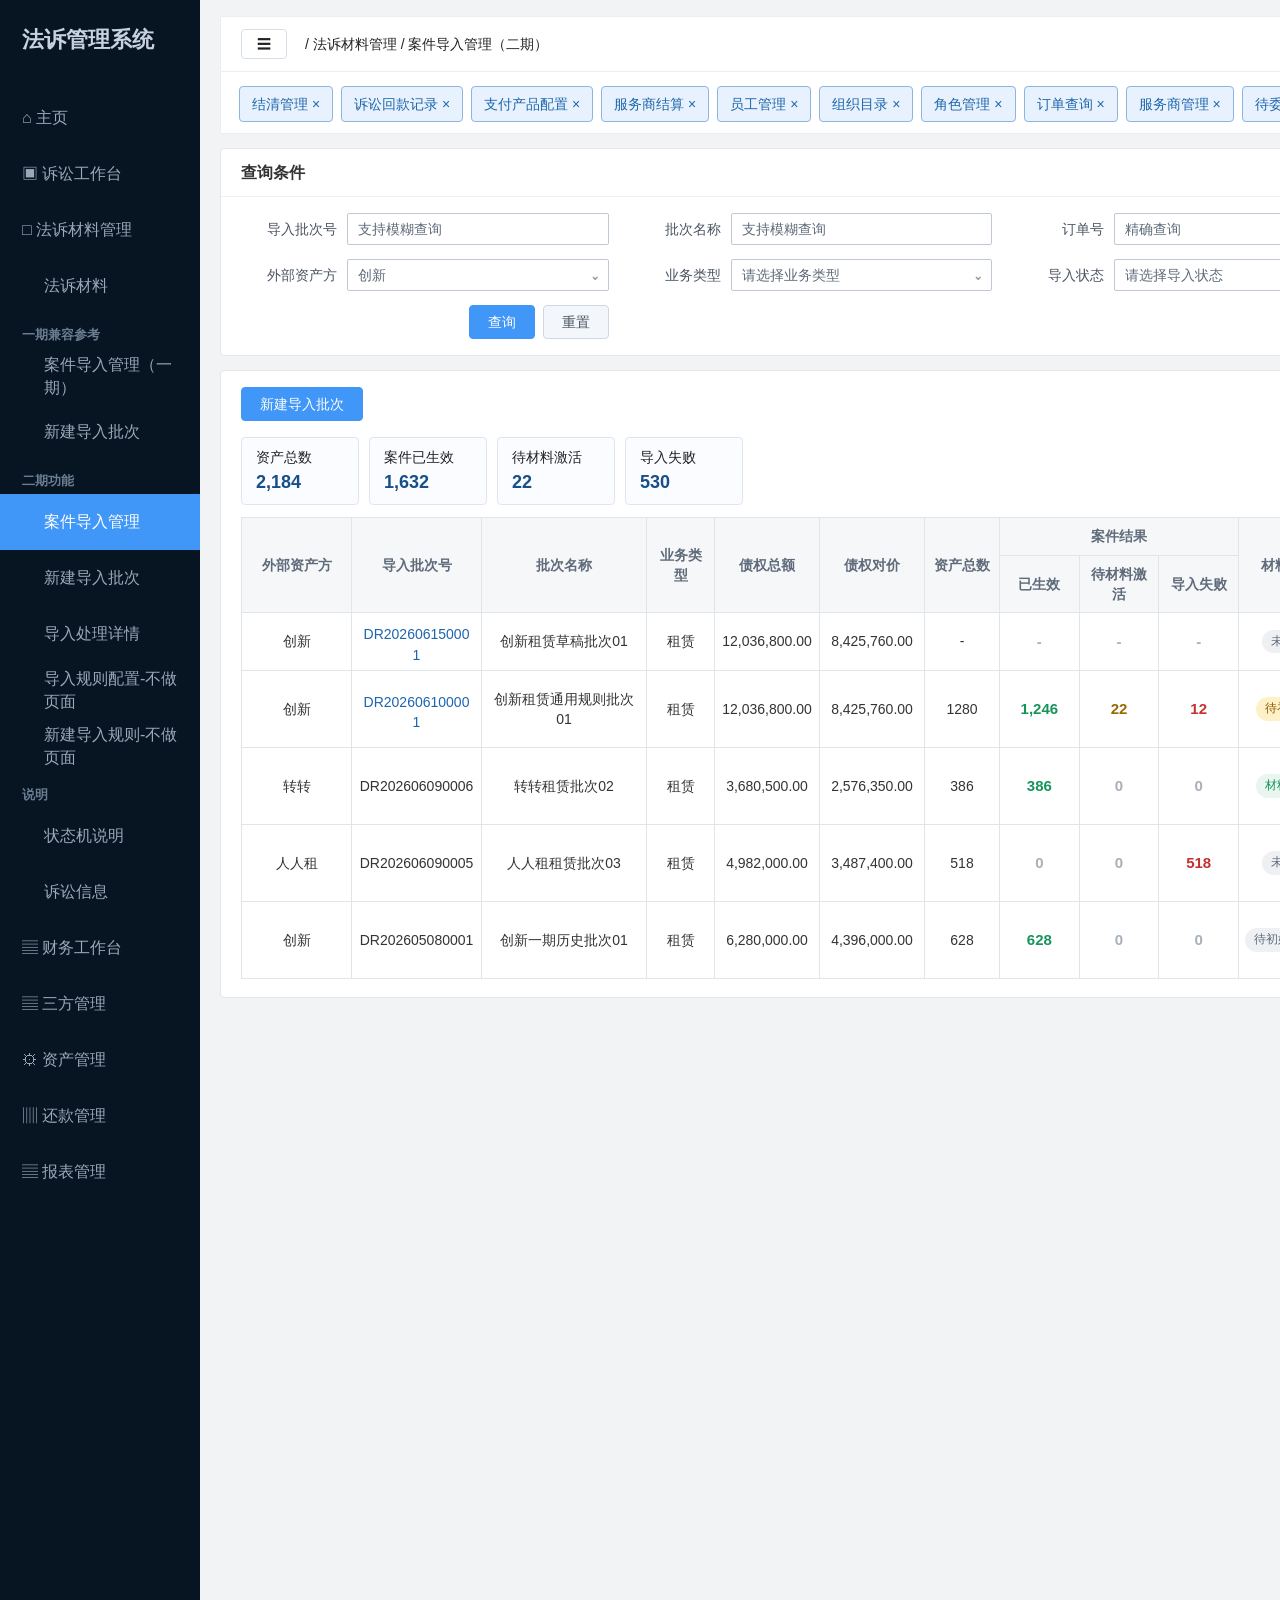
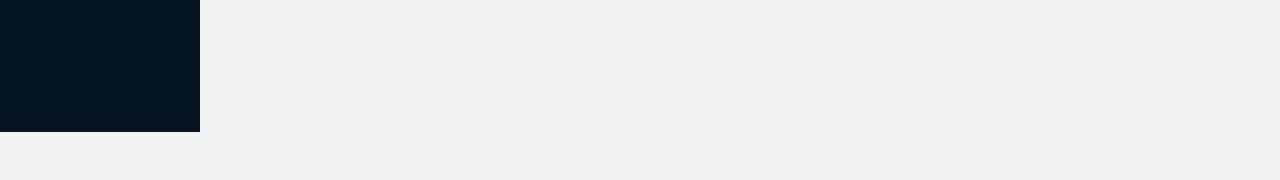
==== index.html @ a0343581 "优化导入详情筛选与业务主体展示" ====
<!doctype html>
<html lang="zh-CN">
<head>
  <meta charset="utf-8">
  <title>案件导入管理</title>
  <style>
    *{box-sizing:border-box}
    html,body{margin:0;min-height:100%;background:#f0f0f0;color:#222;font:14px/1.45 -apple-system,BlinkMacSystemFont,"PingFang SC","Microsoft YaHei",Arial,sans-serif}
    body{overflow:auto}
    .canvas{width:2650px;min-height:1780px;background:#f2f3f5;display:grid;grid-template-columns:200px 1560px 810px;gap:20px;padding:0 20px 48px 0}
    .sidebar{background:#071421;color:#9aa8b9;min-height:1460px;padding-top:24px}
    .brand{font-size:22px;font-weight:700;color:#c7d1df;padding:0 22px 34px}
    .menu{list-style:none;margin:0;padding:0}
    .menu li{height:56px;display:flex;align-items:center;padding:0 22px;gap:12px;font-size:16px}
    .menu li.active{background:#4097f7;color:white}
    .menu .sub{padding-left:44px}
    .menu .menu-label{height:34px;padding:10px 22px 0;color:#6b7d92;font-size:13px;font-weight:600;letter-spacing:0;background:transparent}
    .menu li[data-left-menu]{cursor:pointer}
    .main{padding-top:16px}
    .top{height:56px;background:white;border:1px solid #eee;display:flex;align-items:center;padding:0 20px}
    .fold{width:46px;height:30px;border:1px solid #d6dee8;border-radius:4px;text-align:center;line-height:28px}
    .user{margin-left:auto;display:flex;align-items:center;gap:10px}
    .avatar{width:32px;height:32px;background:#d8dee8;border-radius:3px}
    .tabs{height:62px;background:white;border:1px solid #eee;border-top:0;padding:14px 18px;white-space:nowrap;overflow:hidden}
    .tab{display:inline-block;border:1px solid #8db5df;background:#e8f2ff;color:#1f66aa;border-radius:4px;padding:7px 12px;margin-right:8px}
    .tab.active{background:#1d65ad;color:white;border-color:#1d65ad}
    .process-tabs{display:none;height:56px;background:#f6f8fb;border:1px solid #edf0f5;border-top:0;padding:0 18px;align-items:flex-end;gap:36px}
    .process-tabs.show{display:flex}
    .process-tabs button{height:56px;border:0;background:transparent;color:#333;border-radius:0;padding:0 0 12px;font-weight:600;position:relative}
    .process-tabs button.active{color:#4097f7}
    .process-tabs button.active:after{content:"";position:absolute;left:0;right:0;bottom:0;height:2px;background:#4097f7}
    .process-tabs button[hidden]{display:none}
    .process-tabs .hint{align-self:center;margin-left:2px;color:#909399;font-size:13px}
    .tab-page{display:none}
    .tab-page.active{display:block}
    .panel{background:white;border:1px solid #e3e6eb;border-radius:4px;margin-top:14px}
    .panel-title{min-height:48px;border-bottom:1px solid #edf0f5;display:flex;align-items:center;justify-content:space-between;padding:0 20px;font-size:16px;font-weight:600;color:#333}
    .panel-title small{font-weight:400;color:#6b7280}
    .notice{background:#f7fbff;border:1px solid #cfe4ff;color:#2d5f91;padding:10px 12px;border-radius:4px;margin:16px 20px}
    .phase-badge{display:inline-flex;align-items:center;height:24px;padding:0 8px;border-radius:3px;background:#eaf2ff;color:#1d65ad;border:1px solid #b8d7ff;font-size:12px;margin-left:8px}
    .phase-badge.future{background:#fff7e6;color:#8a5a00;border-color:#e8c665}
    .search{padding:20px;display:grid;grid-template-columns:repeat(4,1fr) 160px;gap:16px 18px;align-items:start}
    .form-grid{padding:20px;display:grid;grid-template-columns:repeat(3,1fr);gap:18px 22px}
    .search.compact{padding:16px 20px;grid-template-columns:repeat(4,1fr);gap:14px 16px;align-items:center}
    .search-actions{display:flex;gap:8px;justify-content:flex-end;align-items:center}
    #detail .search.compact{grid-template-columns:300px 250px 230px 340px max-content;gap:12px;justify-content:start}
    #detail .search.compact label>span{min-width:64px}
    #detail .search.compact .search-actions{justify-content:flex-start;white-space:nowrap}
    .form-grid.compact{padding:18px 20px;grid-template-columns:repeat(3,1fr);gap:16px 24px}
    label{display:flex;align-items:flex-start;gap:10px}
    label>span{min-width:96px;line-height:32px;text-align:right;color:#4b5563}
    .req{color:#f56c6c;font-style:normal;font-weight:700;margin-right:3px}
    .search.compact label,.form-grid.compact label{align-items:center}
    .search.compact label>span,.form-grid.compact label>span{line-height:32px}
    .field-box{flex:1;min-width:0}
    .input,.select{height:32px;border:1px solid #bfc8d4;background:white;border-radius:2px;padding:6px 10px;color:#5f6b7a;display:flex;justify-content:space-between;align-items:center}
    .text-input{width:100%;display:block;font:inherit;outline:none}
    .select{position:relative;cursor:pointer;overflow:visible}
    .select b{margin-left:8px;color:#909399}
    .select-menu{position:absolute;top:34px;left:0;min-width:100%;width:max-content;max-width:460px;max-height:260px;overflow:auto;background:white;border:1px solid #bfc8d4;box-shadow:0 8px 18px rgba(15,23,42,.14);border-radius:3px;padding:4px 0;z-index:5000}
    .select-option{height:30px;display:flex;align-items:center;padding:0 12px;color:#333;white-space:nowrap}
    .select-option:hover,.select-option.active{background:#eef6ff;color:#1d65ad}
    .multi-rule-select{min-height:32px;height:auto;padding:5px 10px;align-items:flex-start}
    .multi-rule-select .rule-select-value{min-height:20px;line-height:20px;flex:1;color:#5f6b7a}
    .multi-rule-select .rule-select-placeholder{color:#909399}
    .multi-rule-option{display:flex;align-items:center;gap:8px;min-height:32px;padding:0 12px;color:#333;white-space:nowrap;cursor:pointer}
    .multi-rule-option:hover{background:#eef6ff;color:#1d65ad}
    .multi-rule-option input{margin:0}
    .textarea{height:76px;border:1px solid #bfc8d4;background:white;border-radius:2px;padding:8px 10px;color:#5f6b7a}
    .form-grid.compact .textarea{height:64px}
    .enum{font-size:12px;color:#1d65ad;background:#eef6ff;border:1px solid #b8d7ff;padding:5px 7px;margin-top:4px}
    .limit{font-size:12px;color:#777;margin-top:4px}
    .search.compact .enum,.search.compact .limit,.form-grid.compact .enum,.form-grid.compact .limit{display:none}
    button,.btn{height:34px;border:1px solid #cfd7e3;border-radius:4px;background:#f3f6fa;color:#4b5563;padding:0 18px;text-decoration:none;display:inline-flex;align-items:center;justify-content:center;cursor:pointer;font:inherit}
    button:disabled,.btn.disabled{background:#eef0f4!important;border-color:#d8dee8!important;color:#9aa3af!important;cursor:not-allowed}
    .primary{background:#4097f7;color:#fff;border-color:#4097f7}
    .danger{background:#fff1f0;color:#c53030;border-color:#ffccc7}
    .text-link{border:0;background:transparent;color:#1d65ad;padding:0 4px;height:28px;text-decoration:none;cursor:pointer}
    .toolbar{display:flex;gap:12px;align-items:center;padding:16px 20px;flex-wrap:wrap}
    .toolbar .spacer{flex:1}
    .op-actions{display:flex;align-items:center;justify-content:center;gap:8px;flex-wrap:nowrap;white-space:nowrap}
    .op-actions.two-line{display:grid;grid-template-columns:repeat(2,max-content);gap:4px 12px;justify-content:center;align-items:center;white-space:normal}
    .op-actions .text-link{white-space:nowrap}
    .op-actions.two-line .download-detail{grid-column:1 / -1;justify-self:center;white-space:nowrap}
    .file-link-list{display:flex;flex-direction:column;align-items:center;gap:4px;line-height:1.35}
    .file-link-row{display:block;max-width:100%;text-align:center}
    .file-name-link{max-width:none;overflow:visible;text-overflow:clip;white-space:normal;word-break:break-all;line-height:1.45;display:inline;vertical-align:middle}
    .unmatched-table th:nth-child(4),.unmatched-table td:nth-child(4){width:330px}
    .unmatched-table th:nth-child(5),.unmatched-table td:nth-child(5){width:220px}
    .file-preview-box{border:1px dashed #9cc5f4;background:#f7fbff;border-radius:4px;padding:28px;text-align:center;color:#2d5f91}
    .file-preview-box b{display:block;font-size:18px;margin-bottom:8px;color:#174f89}
    .summary{display:flex;gap:14px;padding:0 20px 14px;flex-wrap:wrap}
    .card{border:1px solid #dfe5ee;background:#fafcff;border-radius:4px;padding:12px 16px;min-width:138px}
    .card b{display:block;font-size:22px;color:#174f89;margin-top:4px}
    .summary.compact{padding:0 20px 12px;gap:10px}
    .summary.compact .card{min-width:118px;padding:9px 14px}
    .summary.compact .card b{font-size:18px;margin-top:2px}
    .batch-meta{display:grid;grid-template-columns:repeat(4,1fr);gap:10px;padding:0 20px 14px}
    .batch-meta .meta-item{border:1px solid #dfe5ee;background:#fbfdff;border-radius:4px;padding:8px 10px;min-height:56px}
    .batch-meta .meta-item b{display:block;color:#64748b;font-size:12px;margin-bottom:3px}
    .batch-meta .meta-item span{color:#1f2937;font-weight:600;word-break:break-word}
    table{border-collapse:collapse;width:100%;table-layout:fixed}
    th,td{border:1px solid #e1e5ea;padding:8px 6px;text-align:center;white-space:normal;word-break:break-word}
    th{background:#f6f7f9;color:#5f6b7a;font-weight:600}
    td{background:white;color:#333}
    .table-wrap{padding:0 20px 18px}
    .tag{display:inline-block;padding:3px 9px;border-radius:12px;font-size:12px;white-space:nowrap}
    .ok{background:#e8f6ef;color:#17945b}
    .warn{background:#fff1c7;color:#8a5a00}
    .bad{background:#fdecec;color:#c53030}
    .result-count{font-size:15px;font-weight:700}
    .result-success{color:#17945b}
    .result-pending{color:#9a6700}
    .result-failure{color:#c53030}
    .result-zero,.result-empty{color:#a8b0bb}
    .info{background:#eaf2ff;color:#1d65ad}
    .gray{background:#eef0f4;color:#5f6b7a}
    .submit-note{background:#fff7e6;border:1px solid #e8c665;color:#684800;padding:10px 12px;border-radius:4px;margin-top:12px}
    .tree-example{background:#fffaf0;border:1px solid #f0d37a;border-radius:4px;padding:10px 12px;margin:8px 0 0;font:13px/1.6 Menlo,Consolas,monospace;color:#5f4b12;white-space:pre-wrap}
    .state-grid{display:grid;grid-template-columns:repeat(4,1fr);gap:10px;padding:0 20px 18px}
    .state{border:1px solid #dfe5ee;background:#fafcff;border-radius:4px;padding:10px 12px}
    .state b{display:block;color:#174f89;margin-bottom:4px}
    .upload-zone{border:1px dashed #8db5df;background:#f8fbff;margin:0 20px 16px;padding:18px;border-radius:4px;display:grid;grid-template-columns:220px 1fr;gap:18px;align-items:center}
    .upload-zone.compact{grid-template-columns:160px 1fr;padding:14px 16px;margin-top:4px}
    .upload-icon{height:118px;border:1px solid #d7e7fb;background:white;border-radius:4px;display:flex;align-items:center;justify-content:center;color:#1d65ad;font-size:36px}
    .upload-zone.compact .upload-icon{height:86px}
    .file-row{min-height:42px;border:1px solid #e1e5ea;margin:8px 0;border-radius:4px;display:flex;align-items:center;justify-content:space-between;gap:12px;padding:7px 12px;background:#fff}
    .file-meta{display:flex;align-items:center;gap:12px;min-width:0}
    .file-name{font-weight:600;color:#333;word-break:break-all}
    .file-actions{display:flex;align-items:center;gap:8px;white-space:nowrap}
    .danger-link{color:#c53030}
    .batch-upload-grid{display:grid;grid-template-columns:1fr;gap:12px;margin-top:16px}
    .upload-card{border:1px solid #dfe5ee;background:#fbfdff;border-radius:4px;padding:14px}
    .upload-card h4{margin:0 0 8px;color:#174f89}
    .upload-card p{margin:0 0 12px;color:#6b7280}
    .batch-option{margin-top:14px;padding:12px 14px;border:1px solid #dfe5ee;background:#fafcff;border-radius:4px;color:#425466}
    .batch-option label{display:flex;align-items:flex-start;gap:8px;cursor:pointer}
    .batch-option label>span{min-width:0!important;line-height:normal!important;text-align:left!important}
    .batch-option input{margin-top:3px;accent-color:#4097f7}
    .batch-option b{display:inline;color:#425466;font-weight:600}
    .batch-option small{display:block;margin-top:4px;color:#7b8794;line-height:1.5}
    .batch-topline{padding:0 0 14px}
    .batch-top-item{display:grid;grid-template-columns:112px minmax(0,1fr);gap:12px;align-items:start}
    .batch-top-item>b{line-height:32px;text-align:right;color:#4b5563;font-weight:400;white-space:nowrap}
    .batch-top-value{min-height:32px;border:1px solid #bfc8d4;background:#fff;border-radius:2px;padding:6px 10px;color:#5f6b7a;line-height:20px}
    .batch-top-item small{grid-column:2;color:#777;font-size:12px;line-height:1.45}
    .steps{display:grid;grid-template-columns:repeat(5,1fr);gap:10px;padding:0 20px 18px}
    .step{border:1px solid #dfe5ee;background:#fff;padding:10px;border-radius:4px;position:relative}
    .step b{display:block;color:#174f89}
    .history-material-flow{display:grid;grid-template-columns:minmax(190px,1fr) 30px minmax(190px,1fr) 30px minmax(190px,1fr) 30px minmax(260px,1.25fr);gap:6px;align-items:stretch;padding:0 20px 18px}
    .history-flow-step{border:1px solid #d8e2ee;background:#fff;border-radius:4px;padding:13px 14px;min-width:0}
    .history-flow-step h4{margin:0 0 8px;color:#174f89;font-size:15px}
    .history-flow-step p{margin:4px 0;color:#5f6b7a;line-height:1.55;word-break:break-word}
    .history-flow-step .tag{margin-right:4px}
    .history-flow-arrow{display:flex;align-items:center;justify-content:center;color:#4097f7;font-size:24px;font-weight:700}
    .history-flow-outcome{padding-top:4px;border-top:1px dashed #d8e2ee;margin-top:8px}
    .history-flow-outcome:first-of-type{border-top:0;margin-top:0;padding-top:0}
    .overall-flow-board{margin:0 20px 18px;border:1px solid #d8e2ee;border-radius:4px;overflow:hidden;background:#fbfcfe}
    .overall-flow-head{display:grid;grid-template-columns:1fr 1fr 1fr;background:#f3f6fa;border-bottom:1px solid #d8e2ee}
    .overall-flow-head div{min-height:42px;display:flex;align-items:center;justify-content:center;font-weight:600;color:#4b5563;border-right:1px solid #d8e2ee}
    .overall-flow-head div:last-child{border-right:0}
    .overall-flow-row{display:grid;grid-template-columns:minmax(0,1fr) 34px minmax(0,1fr) 34px minmax(0,1fr);align-items:stretch;border-bottom:1px solid #e5eaf0}
    .overall-flow-row:last-child{border-bottom:0}
    .flow-lane-cell{padding:12px 14px;min-width:0;border-right:1px solid #e5eaf0;background:#fff}
    .flow-lane-cell.case-lane{border-right:0}
    .flow-route{display:flex;align-items:center;justify-content:center;color:#4097f7;font-size:24px;font-weight:700;background:#fbfcfe}
    .flow-node{min-height:66px;border:1px solid #b8d7ff;border-radius:4px;background:#f4f9ff;padding:10px 12px;color:#2d5f91}
    .flow-node b{display:block;margin-bottom:4px;color:#174f89}
    .flow-node span{display:block;font-size:12px;line-height:1.45;word-break:break-word}
    .flow-node.service-node{border-color:#d9dfe8;background:#f8fafc;color:#536273}
    .flow-node.service-node b{color:#334155}
    .flow-node.case-node{border-color:#ccebdc;background:#f4fbf7;color:#39705a}
    .flow-node.case-node b{color:#19724a}
    .flow-node.warn-node{border-color:#f1cf7c;background:#fffaf0;color:#8a5a00}
    .flow-node.warn-node b{color:#8a5a00}
    .flow-return{margin-top:7px;font-size:12px;color:#c67a00;line-height:1.45}
    .overall-flow-note{padding:12px 16px;background:#f7fbff;color:#486685;border-top:1px solid #d8e2ee;line-height:1.55}
    .split{display:grid;grid-template-columns:1.2fr .8fr;gap:16px;padding:0 20px 18px}
    .box{border:1px solid #e1e5ea;background:#fff;border-radius:4px;padding:12px}
    .box h4{margin:0 0 10px;font-size:15px}
    .config-block{padding:0 20px 18px}
    .config-head{height:42px;display:flex;align-items:center;justify-content:space-between;color:#333;font-weight:600}
    .config-head small{font-weight:400;color:#6b7280}
    .inline-input{min-height:30px;border:1px solid #bfc8d4;background:white;border-radius:2px;padding:5px 8px;color:#5f6b7a;text-align:left}
    .inline-select{display:inline-block;min-height:22px;color:#333;text-align:left;font-weight:500;white-space:nowrap}
    .table-select{height:28px;min-width:72px;width:100%;padding:4px 8px;justify-content:center;white-space:nowrap}
    .table-select .select-menu{top:30px}
    .readonly-code{color:#6b7280;background:#f6f7f9;border-radius:3px;padding:4px 6px;font-family:Menlo,Consolas,monospace;font-size:12px}
    .chip-box{display:flex;gap:6px;flex-wrap:wrap;align-items:center;min-height:30px;text-align:left}
    .chip{display:inline-flex;align-items:center;height:26px;background:#eef6ff;border:1px solid #b8d7ff;color:#1d65ad;border-radius:3px;padding:0 8px;white-space:nowrap}
    .chip em{font-style:normal;font-size:12px;border-radius:9px;padding:1px 5px;margin-left:6px;background:#ffecec;color:#d93026}
    .chip em.optional{background:#eef2f6;color:#64748b}
    .chip i{font-style:normal;font-size:12px;border-radius:9px;padding:1px 5px;margin-left:4px;background:#e8f6ef;color:#17945b}
    .chip i.exact{background:#eaf2ff;color:#1d65ad}
    .chip-add{display:inline-flex;align-items:center;height:26px;border:1px dashed #8db5df;color:#1d65ad;background:#fff;border-radius:3px;padding:0 8px}
    .field-tabs{display:flex;gap:8px;margin:0 0 12px;flex-wrap:wrap}
    .field-tabs span{height:28px;display:inline-flex;align-items:center;border:1px solid #a9c8ea;color:#1d65ad;border-radius:3px;padding:0 9px;background:#fff;cursor:pointer}
    .field-tabs span.active{background:#1d65ad;color:#fff}
    .field-pane{display:none}
    .field-pane.active{display:block}
    .order-rule-pane{display:none}
    .order-rule-pane.active{display:block}
    .order-rule-summary{margin:0 0 12px;padding:9px 12px;border:1px solid #cfe4ff;background:#f7fbff;color:#2d5f91;border-radius:4px}
    .locked-cell{display:inline-flex;align-items:center;justify-content:center;min-width:58px;height:28px;padding:0 8px;border-radius:4px;background:#f1f5f9;color:#475569;border:1px solid #d8e0eb}
    .scope-tip{display:none;margin:0 0 12px;padding:8px 12px;border:1px solid #b7d7ff;background:#f0f7ff;color:#1d65ad;border-radius:4px}
    .scope-tip.show{display:block}
    .config-table th,.config-table td{padding:8px 6px;vertical-align:middle}
    .config-table td:nth-child(1),.config-table td:nth-child(2){text-align:left}
    .config-table .select{margin:0 auto}
    .config-table .inline-input{display:flex;align-items:center}
    .model-map{display:flex;flex-direction:column;gap:2px;line-height:1.35;text-align:left;color:#3b4658}
    .model-map strong{font-size:12px;color:#1d65ad;font-weight:600}
    .model-map span{font-size:12px;color:#64748b}
    .model-map.pending strong{color:#b45309}
    .field-config-table col:nth-child(1){width:96px}
    .field-config-table col:nth-child(2){width:124px}
    .field-config-table col:nth-child(3){width:220px}
    .field-config-table col:nth-child(4){width:78px}
    .field-config-table col:nth-child(5){width:90px}
    .field-config-table col:nth-child(6){width:auto}
    .material-config-table col:nth-child(1){width:170px}
    .material-config-table col:nth-child(2){width:108px}
    .material-config-table col:nth-child(3){width:auto}
    .material-config-table th:nth-child(4),.material-config-table td:nth-child(4){display:none}
    .material-required-summary{display:block;margin-top:4px;color:#8a5a00;font-size:12px;font-weight:400}
    #task table th:nth-child(1),#task table td:nth-child(1){width:86px!important}
    #task table th:nth-child(2),#task table td:nth-child(2){width:132px!important}
    #task table th:nth-child(3),#task table td:nth-child(3){width:178px!important}
    #task table th:nth-child(4),#task table td:nth-child(4){width:64px!important}
    #task table th:nth-child(5),#task table td:nth-child(5),#task table th:nth-child(6),#task table td:nth-child(6){width:110px!important}
    #task table th:nth-child(7),#task table td:nth-child(7),#task table th:nth-child(8),#task table td:nth-child(8),#task table th:nth-child(9),#task table td:nth-child(9){width:68px!important}
    #task table th:nth-child(10),#task table td:nth-child(10){width:86px!important}
    #task table th:nth-child(11),#task table td:nth-child(11){width:132px!important}
    #task table th:nth-child(12),#task table td:nth-child(12){width:148px!important}
    #ruleConfig table th:nth-child(2),#ruleConfig table td:nth-child(2){width:86px!important}
    #ruleConfig table th:nth-child(3),#ruleConfig table td:nth-child(3){width:64px!important}
    #ruleConfig table th:nth-child(4),#ruleConfig table td:nth-child(4),#ruleConfig table th:nth-child(5),#ruleConfig table td:nth-child(5),#ruleConfig table th:nth-child(6),#ruleConfig table td:nth-child(6){width:92px!important}
    #ruleConfig table th:nth-child(7),#ruleConfig table td:nth-child(7){width:78px!important}
    #ruleConfig table th:nth-child(8),#ruleConfig table td:nth-child(8){width:136px!important}
    #ruleConfig table th:nth-child(9),#ruleConfig table td:nth-child(9){width:86px!important}
    #orderProcessingPane table th:nth-child(1),#orderProcessingPane table td:nth-child(1){width:42px!important}
    .order-result-table{min-width:1422px}
    .row-actions{display:flex;flex-direction:column;align-items:center;gap:6px;white-space:nowrap}
    #orderProcessingPane table th:nth-child(2),#orderProcessingPane table td:nth-child(2){width:260px!important}
    #orderProcessingPane table th:nth-child(3),#orderProcessingPane table td:nth-child(3){width:190px!important;white-space:nowrap}
    #orderProcessingPane table th:nth-child(4),#orderProcessingPane table td:nth-child(4){width:80px!important}
    #orderProcessingPane table th:nth-child(5),#orderProcessingPane table td:nth-child(5){width:105px!important}
    #orderProcessingPane table th:nth-child(6),#orderProcessingPane table td:nth-child(6){width:110px!important;white-space:nowrap}
    #orderProcessingPane table th:nth-child(7),#orderProcessingPane table td:nth-child(7){width:105px!important;white-space:nowrap}
    #orderProcessingPane table th:nth-child(8),#orderProcessingPane table td:nth-child(8){width:350px!important}
    #orderProcessingPane table th:nth-child(9),#orderProcessingPane table td:nth-child(9){width:180px!important;white-space:nowrap}
    #missingPane table th:nth-child(1),#missingPane table td:nth-child(1){width:42px!important}
    #missingPane table th:nth-child(2),#missingPane table td:nth-child(2){width:236px!important}
    #missingPane table th:nth-child(3),#missingPane table td:nth-child(3){width:190px!important;white-space:nowrap}
    #missingPane table th:nth-child(4),#missingPane table td:nth-child(4){width:76px!important}
    #missingPane table th:nth-child(5),#missingPane table td:nth-child(5){width:132px!important}
    #missingPane table th:nth-child(6),#missingPane table td:nth-child(6){width:178px!important}
    #missingPane table th:nth-child(7),#missingPane table td:nth-child(7){width:82px!important}
    #missingPane table th:nth-child(8),#missingPane table td:nth-child(8){width:110px!important}
    .unmatched-table th:nth-child(1),.unmatched-table td:nth-child(1){width:42px!important}
    .unmatched-table th:nth-child(2),.unmatched-table td:nth-child(2){width:236px!important}
    .unmatched-table th:nth-child(3),.unmatched-table td:nth-child(3){width:210px!important;white-space:nowrap}
    .unmatched-table th:nth-child(4),.unmatched-table td:nth-child(4){width:320px!important}
    .unmatched-table th:nth-child(5),.unmatched-table td:nth-child(5){width:180px!important}
    .parse-pane[data-parse-pane="field"] table th:nth-child(1),.parse-pane[data-parse-pane="field"] table td:nth-child(1){width:50px!important}
    .parse-pane[data-parse-pane="field"] table th:nth-child(2),.parse-pane[data-parse-pane="field"] table td:nth-child(2){width:146px!important}
    .parse-pane[data-parse-pane="field"] table th:nth-child(3),.parse-pane[data-parse-pane="field"] table td:nth-child(3){width:210px!important}
    .parse-pane[data-parse-pane="field"] table th:nth-child(4),.parse-pane[data-parse-pane="field"] table td:nth-child(4){width:86px!important}
    .parse-pane[data-parse-pane="material"] table th:nth-child(1),.parse-pane[data-parse-pane="material"] table td:nth-child(1){width:120px!important}
    .parse-pane[data-parse-pane="material"] table th:nth-child(2),.parse-pane[data-parse-pane="material"] table td:nth-child(2){width:390px!important}
    .parse-pane[data-parse-pane="material"] table th:nth-child(3),.parse-pane[data-parse-pane="material"] table td:nth-child(3){width:86px!important}
    .parse-pane[data-parse-pane="relation"] table th:nth-child(1),.parse-pane[data-parse-pane="relation"] table td:nth-child(1),.parse-pane[data-parse-pane="result"] table th:nth-child(1),.parse-pane[data-parse-pane="result"] table td:nth-child(1){width:126px!important}
    .parse-pane[data-parse-pane="relation"] table th:nth-child(3),.parse-pane[data-parse-pane="relation"] table td:nth-child(3),.parse-pane[data-parse-pane="result"] table th:nth-child(3),.parse-pane[data-parse-pane="result"] table td:nth-child(3){width:92px!important}
    .permission-controlled{opacity:.7}
    .logic-list{margin:0;padding-left:18px;color:#4b5563}
    .logic-list li{margin:5px 0}
    .mini-tabs{display:flex;gap:8px;margin:6px 0 12px}
    .mini-tabs span{border:1px solid #a9c8ea;color:#1d65ad;border-radius:4px;padding:5px 10px}
    .mini-tabs span.active{background:#1d65ad;color:white}
    .parse-tabs{display:flex;gap:8px;margin:6px 0 12px;flex-wrap:wrap}
    .parse-tabs button{height:30px;border:1px solid #a9c8ea;color:#1d65ad;background:white;border-radius:4px;padding:0 10px}
    .parse-tabs button.active{background:#1d65ad;color:white}
    .parse-pane{display:none}
    .parse-pane.active{display:block}
    .parse-summary{display:grid;grid-template-columns:repeat(4,1fr);gap:10px;margin:0 0 14px}
    .parse-summary .state{min-height:72px;background:#fbfdff}
    .parse-summary .state b{margin-bottom:2px}
    .list-tabs{display:flex;align-items:center;gap:26px;border-bottom:1px solid #e5eaf2;margin:0 20px 12px}
    .list-tabs button{height:44px;border:0;background:transparent;border-radius:0;padding:0 0 10px;color:#333;font-weight:600;position:relative}
    .list-tabs button.active{color:#4097f7}
    .list-tabs button.active:after{content:"";position:absolute;left:0;right:0;bottom:-1px;height:2px;background:#4097f7}
    .list-tabs .hint{color:#909399;font-size:13px;margin-left:auto}
    .supp-pane{display:none}
    .supp-pane.active{display:block}
    .pagination{display:flex;justify-content:flex-end;align-items:center;gap:8px;padding:12px 20px 18px;color:#6b7280}
    .pagination span,.pagination button{height:28px;min-width:30px;border:1px solid #d8dee8;background:#fff;border-radius:3px;padding:0 9px}
    .pagination .active{background:#4097f7;color:#fff;border-color:#4097f7}
    .footer-btns{border-top:1px solid #edf0f5;padding:14px 20px;display:flex;justify-content:flex-end;gap:12px}
    .kv{display:grid;grid-template-columns:130px 1fr 130px 1fr;gap:0;border:1px solid #e1e5ea}
    .kv b,.kv span{border:1px solid #e1e5ea;margin:-1px 0 0 -1px;padding:9px 10px;min-height:36px}
    .kv b{background:#f6f7f9;color:#5f6b7a;font-weight:600}
    .anno{padding-top:16px}
    .anno-title{font-size:30px;color:#ff4d4f;text-align:center;margin:18px 0 14px}
    .anno-block{background:#ffe126;border:1px solid #c2a600;padding:12px 14px;margin:0 0 16px;font-size:14px}
    .anno-block h3{margin:0 0 8px;font-size:16px}
    .anno-block p{margin:5px 0}
    .anno-block b{display:inline-block;width:22px}
    .button-state-table{width:100%;border-collapse:collapse;margin-top:8px;table-layout:auto;font-size:13px}
    .button-state-table th,.button-state-table td{border:1px solid #d9bf30;padding:6px 8px;text-align:left;vertical-align:top;line-height:1.45;background:#fffef5;color:#333;word-break:normal}
    .button-state-table thead th{background:#fff4b8;color:#174f89;font-weight:700;white-space:nowrap}
    .button-state-table tbody th{width:108px;background:#fffbe0;color:#1d65ad;font-weight:700;white-space:nowrap}
    .button-state-table td{word-break:break-word}
    .anno-page{display:none}
    .anno-page.active{display:block}
    .modal-mask{display:none;position:fixed;inset:0;background:rgba(0,0,0,.38);z-index:20;align-items:center;justify-content:center}
    .modal-mask.show{display:flex}
    .modal{width:760px;max-height:86vh;background:white;border-radius:4px;box-shadow:0 14px 42px rgba(0,0,0,.22);display:flex;flex-direction:column}
    .modal.large{width:1180px}
    .modal.wide{width:1220px}
    .modal-head{height:54px;border-bottom:1px solid #edf0f5;display:flex;align-items:center;padding:0 18px;font-size:16px;font-weight:600}
    .modal-head button{margin-left:auto;width:30px;height:30px;padding:0;border:0;background:white;font-size:20px}
    .modal-body{padding:18px;overflow:auto}
    .modal-foot{border-top:1px solid #edf0f5;padding:12px 18px;display:flex;justify-content:flex-end;gap:10px}
    .rule-detail-link{margin-top:6px;padding-left:0;height:28px;font-size:14px;font-weight:600}
    .rule-detail-modal{width:1080px!important}
    .rule-detail-modal .modal-head{align-items:flex-start;padding-top:11px;height:62px}
    .rule-detail-layout{display:block}
    .rule-detail-section{margin-bottom:18px}
    .rule-detail-section h4{margin:0 0 10px;font-size:14px;color:#334155}
    .rule-summary-grid{display:grid;grid-template-columns:repeat(2,minmax(0,1fr));border:1px solid #e1e8f0;border-bottom:0}
    .rule-summary-grid div{min-height:56px;padding:8px 10px;border-right:1px solid #e1e8f0;border-bottom:1px solid #e1e8f0}
    .rule-summary-grid div:nth-child(2n){border-right:0}
    .rule-summary-grid b{display:block;margin-bottom:3px;font-size:12px;font-weight:400;color:#7b8794}
    .rule-summary-grid span{color:#334155;word-break:break-word}
    .rule-detail-table th,.rule-detail-table td{padding:8px 6px;font-size:12px}
    .rule-field-table th:nth-child(1){width:132px}
    .rule-field-table th:nth-child(2){width:72px}
    .rule-field-table th:nth-child(3){width:128px}
    .rule-material-table th:nth-child(1){width:118px}
    .rule-material-table th:nth-child(2){width:96px}
    .rule-material-table th:nth-child(4){width:72px}
    .rule-material-table th:nth-child(5){width:84px}
    .rule-detail-tabs{display:flex;gap:8px;margin-bottom:10px}
    .rule-detail-tabs button{height:28px;padding:0 10px;background:#fff;border-color:#cfd9e5;color:#4b5563}
    .rule-detail-tabs button.active{background:#eaf2ff;border-color:#8db5df;color:#1d65ad}
    .rule-detail-rule-tabs{display:flex;gap:0;margin:0 0 16px;border-bottom:1px solid #cfd9e5}
    .rule-detail-rule-tabs button{height:32px;padding:0 18px;border:1px solid #cfd9e5;border-bottom:0;border-radius:3px 3px 0 0;background:#f7f9fc;color:#4b5563;margin:0 4px 0 0}
    .rule-detail-rule-tabs button.active{background:#fff;color:#1d65ad;font-weight:600;position:relative;top:1px}
    .material-name-form{grid-template-columns:repeat(4,minmax(0,1fr))!important;gap:16px 28px!important;align-items:start}
    .material-name-form label>span{min-width:112px}
    .material-name-form .select{min-width:100px}
    .toast{display:none;position:fixed;top:72px;left:50%;transform:translateX(-50%);background:#17233d;color:white;padding:9px 16px;border-radius:4px;z-index:30}
    .toast.show{display:block}
  </style>
</head>
<body>
<div class="canvas">
  <aside class="sidebar">
    <div class="brand">法诉管理系统</div>
    <ul class="menu">
      <li>⌂ 主页</li>
      <li>▣ 诉讼工作台</li>
      <li>□ 法诉材料管理</li>
      <li class="sub">法诉材料</li>
      <li class="menu-label">一期兼容参考</li>
      <li class="sub" data-left-menu="task">案件导入管理（一期）</li>
      <li class="sub" data-left-menu="newImport">新建导入批次</li>
      <li class="menu-label">二期功能</li>
      <li class="sub active" data-left-menu="taskFull">案件导入管理</li>
      <li class="sub" data-left-menu="newImportFull">新建导入批次</li>
      <li class="sub" data-left-menu="detail">导入处理详情</li>
      <li class="sub" data-left-menu="ruleConfig">导入规则配置-不做页面</li>
      <li class="sub" data-left-menu="newRule">新建导入规则-不做页面</li>
      <li class="menu-label">说明</li>
      <li class="sub" data-left-menu="stateMachine">状态机说明</li>
      <li class="sub">诉讼信息</li>
      <li>▤ 财务工作台</li>
      <li>▤ 三方管理</li>
      <li>⚙ 资产管理</li>
      <li>▥ 还款管理</li>
      <li>▤ 报表管理</li>
    </ul>
  </aside>

  <main class="main">
    <div class="top">
      <div class="fold">☰</div>
      <div id="breadcrumbText" style="margin-left:18px">/ 法诉材料管理 / 案件导入管理（二期）</div>
      <div class="user"><div class="avatar"></div>孟宪迎⌄</div>
    </div>
    <div class="tabs">
      <span class="tab">结清管理 ×</span><span class="tab">诉讼回款记录 ×</span><span class="tab">支付产品配置 ×</span><span class="tab">服务商结算 ×</span><span class="tab">员工管理 ×</span><span class="tab">组织目录 ×</span><span class="tab">角色管理 ×</span><span class="tab">订单查询 ×</span><span class="tab">服务商管理 ×</span><span class="tab">待委外管理 ×</span><span class="tab">诉讼管理 ×</span><span class="tab">法诉材料 ×</span><span id="activeWorkTab" class="tab active">案件导入管理（二期） ×</span>
    </div>
    <div id="processTabs" class="process-tabs">
      <button data-process-tab="newImport">新建导入批次</button>
      <button data-process-tab="detail" hidden>导入处理详情</button>
      <span id="processTabsHint" class="hint">二期：批次可分次提交订单和材料，按当前批次统一追溯和处理</span>
    </div>

    <section id="task" class="tab-page">
      <div class="panel">
        <div class="panel-title">查询条件</div>
        <div class="search compact">
          <label><span>导入批次号</span><div class="field-box"><div class="input">支持模糊查询</div><div class="limit">文本，最多50字符；非必填。</div></div></label>
          <label><span>批次名称</span><div class="field-box"><div class="input">支持模糊查询</div><div class="limit">文本，最多50字符；非必填。</div></div></label>
          <label><span>外部资产方</span><div class="field-box"><div class="select" data-options="创新">创新<b>⌄</b></div><div class="enum">枚举：创新</div><div class="limit">一期外部资产方固定只有创新。</div></div></label>
          <label><span>业务类型</span><div class="field-box"><div class="select" data-options="全部|租赁">请选择业务类型<b>⌄</b></div><div class="enum">枚举：全部 / 租赁</div><div class="limit">本期仅配置租赁。</div></div></label>
          <label><span>批次状态</span><div class="field-box"><div class="select" data-options="全部|导入中|导入完成|导入失败">请选择批次状态<b>⌄</b></div><div class="enum">枚举：全部 / 导入中 / 导入完成 / 导入失败</div><div class="limit">至少1笔成功为导入完成；整批0笔成功或任务创建后的系统异常为导入失败。</div></div></label>
          <label><span>首次导入时间</span><div class="field-box"><div class="input">开始时间 - 结束时间</div><div class="limit">按批次首次导入时间查询；精确到秒。</div></div></label>
          <div class="search-actions"><button class="primary">查询</button><button>重置</button></div>
        </div>
      </div>

      <div class="panel">
        <div class="toolbar">
          <button class="primary" data-action="start-import">新建导入批次</button>
        </div>
        <div class="summary compact"><div class="card">资产总数<b>2,184</b></div><div class="card">导入成功<b>1,632</b></div><div class="card">导入失败<b>530</b></div><div class="card">导入中<b>1</b></div></div>
        <div class="table-wrap">
          <table>
            <thead>
              <tr><th style="width:130px">外部资产方</th><th style="width:150px">导入批次号</th><th style="width:210px">批次名称</th><th>业务类型</th><th>债权总额</th><th>债权对价</th><th>资产总数</th><th>导入成功</th><th>导入失败</th><th>批次状态</th><th style="width:160px">首次导入时间</th><th style="width:190px">操作</th></tr>
            </thead>
            <tbody>
              <tr><td>创新</td><td>DR202606100001</td><td id="taskBatchName">创新租赁通用规则批次01</td><td>租赁</td><td id="taskTotalDebt">12,036,800.00</td><td id="taskDebtPrice">8,425,760.00</td><td>1280</td><td>1246</td><td>34</td><td><span class="tag ok">导入完成</span></td><td>2026-06-10 20:15:32</td><td><div class="op-actions two-line"><a class="text-link" href="./法诉案件导入_导入结果明细.xlsx" download>下载明细</a><button class="text-link" onclick="openDebtAmountModal('main','DR202606100001','创新租赁通用规则批次01','创新','租赁','创新租赁通用规则','襄阳鸿飞企业管理有限公司(91420600MACTCY0R42)','12,036,800.00','8,425,760.00')">编辑</button></div></td></tr>
              <tr><td>转转</td><td>DR202606090006</td><td id="taskBatchNameZz">转转租赁批次02</td><td>租赁</td><td id="taskTotalDebtZz">3,680,500.00</td><td id="taskDebtPriceZz">2,576,350.00</td><td>386</td><td>386</td><td>0</td><td><span class="tag ok">导入完成</span></td><td>2026-06-09 18:42:10</td><td><div class="op-actions two-line"><a class="text-link" href="./法诉案件导入_导入结果明细.xlsx" download>下载明细</a><button class="text-link" onclick="openDebtAmountModal('zz','DR202606090006','转转租赁批次02','转转','租赁','转转租赁规则','武汉小优企业管理有限公司(91420115MACRLKWJ1A)','3,680,500.00','2,576,350.00')">编辑</button></div></td></tr>
              <tr><td>人人租</td><td>DR202606090005</td><td id="taskBatchNameRrz">人人租租赁批次03</td><td>租赁</td><td id="taskTotalDebtRrz">4,982,000.00</td><td id="taskDebtPriceRrz">3,487,400.00</td><td>518</td><td>0</td><td>518</td><td><span class="tag bad">导入失败</span></td><td>2026-06-09 11:08:55</td><td><div class="op-actions two-line"><a class="text-link" href="./法诉案件导入_导入结果明细.xlsx" download>下载明细</a><button class="text-link" onclick="openDebtAmountModal('rrz','DR202606090005','人人租租赁批次03','人人租','租赁','人人租租赁规则','聊城小优企业管理有限公司(91371521MADE8H2E0)','4,982,000.00','3,487,400.00')">编辑</button></div></td></tr>
              <tr><td>创新</td><td>DR202606120003</td><td>创新租赁导入中批次04</td><td>租赁</td><td>980,000.00</td><td>686,000.00</td><td>100</td><td>-</td><td>-</td><td><span class="tag info">导入中</span></td><td>2026-06-12 09:20:16</td><td><span class="gray">解析中</span></td></tr>
            </tbody>
          </table>
          <div class="pagination"><span>共 55 条</span><button>‹</button><span class="active">1</span><span>2</span><span>3</span><span>4</span><span>5</span><button>›</button><span>10条/页</span></div>
        </div>
      </div>
    </section>

    <section id="ruleConfig" class="tab-page">
      <div class="panel">
        <div class="panel-title">查询条件 <small>按外部资产方维护导入字段和材料校验规则</small></div>
        <div class="search compact">
          <label><span>外部资产方</span><div class="field-box"><div class="select" data-options="全部|创新|转转|人人租">全部<b>⌄</b></div><div class="enum">全部 / 创新 / 转转 / 人人租</div><div class="limit">枚举来源于法诉系统数据字典，由研发配置维护。</div></div></label>
          <label><span>业务类型</span><div class="field-box"><div class="select" data-options="全部|租赁">全部<b>⌄</b></div><div class="enum">全部 / 租赁</div></div></label>
          <label><span>规则状态</span><div class="field-box"><div class="select" data-options="全部|启用|停用">全部<b>⌄</b></div><div class="enum">全部 / 启用 / 停用</div></div></label>
          <div class="search-actions"><button class="primary">查询</button><button>重置</button></div>
        </div>
      </div>
      <div class="panel">
        <div class="toolbar">
          <button class="primary" data-action="new-rule">新建规则</button>
          <a class="btn primary" href="./法诉案件导入_Excel模板及文件格式说明0702_最终版.xlsx" download>下载0702模板</a>
          <span class="spacer"></span>
          <span class="tag info">二期按外部资产方配置字段和材料规则</span>
        </div>
        <div class="table-wrap">
          <table>
            <thead><tr><th>规则名称</th><th>外部资产方</th><th>业务类型</th><th>模板字段数</th><th>必填材料名数</th><th>非必填材料名数</th><th>规则状态</th><th>最后更新时间</th><th>操作</th></tr></thead>
            <tbody>
              <tr><td>创新租赁通用规则</td><td>创新</td><td>租赁</td><td>67</td><td>6</td><td>6</td><td><span class="tag ok">启用</span></td><td>2026-06-28 18:30:00</td><td><button class="text-link" data-action="edit-rule">编辑</button> <button class="text-link" data-action="copy-rule">复制</button></td></tr>
              <tr><td>转转租赁规则</td><td>转转</td><td>租赁</td><td>67</td><td>5</td><td>4</td><td><span class="tag ok">启用</span></td><td>2026-06-28 18:42:00</td><td><button class="text-link" data-action="edit-rule">编辑</button> <button class="text-link" data-action="copy-rule">复制</button></td></tr>
              <tr><td>人人租租赁规则</td><td>人人租</td><td>租赁</td><td>67</td><td>4</td><td>3</td><td><span class="tag gray">停用</span></td><td>2026-06-28 17:20:00</td><td><button class="text-link" data-action="edit-rule">编辑</button> <button class="text-link">启用</button></td></tr>
            </tbody>
          </table>
        </div>
      </div>
    </section>

    <section id="ruleEdit" class="tab-page">
      <div class="panel">
        <div class="panel-title"><span id="ruleEditTitle">新建导入规则</span><small>配置后供新建导入页面选择使用</small></div>
        <div class="form-grid compact">
          <label><span><em class="req">*</em>规则名称</span><div class="field-box"><div class="input" id="ruleNameInput">转转租赁规则</div><div class="limit">必填，2-50字符；同一资产方下不可重复。</div></div></label>
          <label><span><em class="req">*</em>外部资产方</span><div class="field-box"><div class="select" data-options="全部|创新|转转|人人租">转转<b>⌄</b></div><div class="enum">全部 / 创新 / 转转 / 人人租</div><div class="limit">必填；枚举来源于法诉系统数据字典，由研发配置维护。“全部”仅用于查询，启用规则时不可选择。</div></div></label>
          <label><span><em class="req">*</em>业务类型</span><div class="field-box"><div class="select" data-options="租赁">租赁<b>⌄</b></div><div class="enum">租赁</div><div class="limit">本期仅配置租赁。</div></div></label>
          <label><span><em class="req">*</em>规则状态</span><div class="field-box"><div class="select" data-options="启用|停用">启用<b>⌄</b></div><div class="enum">启用 / 停用</div><div class="limit">启用后，新建导入页面才可选择。</div></div></label>
          <label><span>适用说明</span><div class="field-box"><div class="textarea">用于转转租赁旧/新合同订单导入，合同名称和材料名称按本页配置识别。</div><div class="limit">非必填，最多200字符。</div></div></label>
        </div>
      </div>

      <div class="panel">
        <div class="config-block">
          <div class="config-head">
            <span>Excel模板字段配置（首租/续租共用）</span>
          </div>
          <div class="field-tabs"><span class="active" data-field-tab="template">案件导入模板</span><span data-field-tab="mapping">字段映射说明</span><span data-field-tab="materials">文件材料清单</span><span data-field-tab="guide">导入说明</span></div>
          <div class="field-pane active" data-field-pane="template">
          <div class="table-wrap" style="padding:0">
            <table id="fieldRuleTable" class="config-table field-config-table">
              <colgroup><col><col><col><col><col><col></colgroup>
              <thead><tr><th>工作表</th><th>Excel列名</th><th>模型映射确认</th><th>启用</th><th>是否必填</th><th>校验说明</th></tr></thead>
              <tbody><tr class="locked-row"><td>案件导入模板</td><td>订单编号</td><td><div class="model-map"><strong>loanInfo 订单基础信息</strong><span>字段：loanNo</span><span>模型必填：是</span></div></td><td><span class="locked-cell">启用</span></td><td><span class="locked-cell">必填</span></td><td><div class="inline-input">基础锁定字段；文本格式；不得为空；建议按文本格式填写，避免科学计数法</div></td></tr>
<tr><td>案件导入模板</td><td>父订单编号</td><td><div class="model-map"><strong>loanInfo 订单基础信息</strong><span>字段：parentLoanNo</span><span>模型必填：否</span></div></td><td><div class="select table-select" data-options="启用|不启用">启用<b>⌄</b></div></td><td><div class="select table-select" data-options="是|否|条件必填">条件必填<b>⌄</b></div></td><td><div class="inline-input">文本格式；主订单可为空；续租订单必填；父订单需同批次导入或系统已存在，且客户证件号一致</div></td></tr>
<tr><td>案件导入模板</td><td>所属商户</td><td><div class="model-map"><strong>loanExtInfo 订单扩展信息</strong><span>字段：merchantName</span><span>模型必填：否</span></div></td><td><div class="select table-select" data-options="启用|不启用">启用<b>⌄</b></div></td><td><div class="select table-select" data-options="是|否|条件必填">否<b>⌄</b></div></td><td><div class="inline-input">文本，最多100字符</div></td></tr>
<tr class="locked-row"><td>案件导入模板</td><td>姓名</td><td><div class="model-map"><strong>userInfo 用户信息</strong><span>字段：customerName</span><span>模型必填：是</span></div></td><td><span class="locked-cell">启用</span></td><td><span class="locked-cell">必填</span></td><td><div class="inline-input">基础锁定字段；文本，前后空格自动去除；不脱敏</div></td></tr>
<tr><td>案件导入模板</td><td>性别</td><td><div class="model-map"><strong>userInfo 用户信息</strong><span>字段：gender</span><span>模型必填：否</span></div></td><td><div class="select table-select" data-options="启用|不启用">启用<b>⌄</b></div></td><td><div class="select table-select" data-options="是|否|条件必填">否<b>⌄</b></div></td><td><div class="inline-input">枚举：男、女；可为空</div></td></tr>
<tr><td>案件导入模板</td><td>民族</td><td><div class="model-map"><strong>userInfo 用户信息</strong><span>字段：nation</span><span>模型必填：否</span></div></td><td><div class="select table-select" data-options="启用|不启用">启用<b>⌄</b></div></td><td><div class="select table-select" data-options="是|否|条件必填">否<b>⌄</b></div></td><td><div class="inline-input">文本，最多20字符</div></td></tr>
<tr><td>案件导入模板</td><td>出生日期</td><td><div class="model-map"><strong>userInfo 用户信息</strong><span>字段：birthDate</span><span>模型必填：否</span></div></td><td><div class="select table-select" data-options="启用|不启用">启用<b>⌄</b></div></td><td><div class="select table-select" data-options="是|否|条件必填">否<b>⌄</b></div></td><td><div class="inline-input">支持yyyy-MM-dd、yyyy/M/d、yyyy年M月d日</div></td></tr>
<tr><td>案件导入模板</td><td>商品名称</td><td><div class="model-map"><strong>itemInfo 商品信息</strong><span>字段：productName</span><span>模型必填：是</span></div></td><td><div class="select table-select" data-options="启用|不启用">启用<b>⌄</b></div></td><td><div class="select table-select" data-options="是|否|条件必填">是<b>⌄</b></div></td><td><div class="inline-input">文本，最多200字符</div></td></tr>
<tr><td>案件导入模板</td><td>商品成色</td><td><div class="model-map"><strong>itemInfo 商品信息</strong><span>字段：productCondition</span><span>模型必填：否</span></div></td><td><div class="select table-select" data-options="启用|不启用">启用<b>⌄</b></div></td><td><div class="select table-select" data-options="是|否|条件必填">否<b>⌄</b></div></td><td><div class="inline-input">文本，最多50字符</div></td></tr>
<tr><td>案件导入模板</td><td>商品规格</td><td><div class="model-map"><strong>itemInfo 商品信息</strong><span>字段：productSpec</span><span>模型必填：否</span></div></td><td><div class="select table-select" data-options="启用|不启用">启用<b>⌄</b></div></td><td><div class="select table-select" data-options="是|否|条件必填">否<b>⌄</b></div></td><td><div class="inline-input">文本，最多100字符</div></td></tr>
<tr><td>案件导入模板</td><td>序列号</td><td><div class="model-map"><strong>itemInfo 商品信息</strong><span>字段：serialNo</span><span>模型必填：否</span></div></td><td><div class="select table-select" data-options="启用|不启用">启用<b>⌄</b></div></td><td><div class="select table-select" data-options="是|否|条件必填">否<b>⌄</b></div></td><td><div class="inline-input">文本格式；监管机建议填写</div></td></tr>
<tr class="locked-row"><td>案件导入模板</td><td>身份证号</td><td><div class="model-map"><strong>userInfo 用户信息</strong><span>字段：idNo</span><span>模型必填：是</span></div></td><td><span class="locked-cell">启用</span></td><td><span class="locked-cell">必填</span></td><td><div class="inline-input">基础锁定字段；文本格式；18位身份证；不得脱敏</div></td></tr>
<tr><td>案件导入模板</td><td>下单手机号</td><td><div class="model-map"><strong>userInfo 用户信息</strong><span>字段：orderMobile</span><span>模型必填：是</span></div></td><td><div class="select table-select" data-options="启用|不启用">启用<b>⌄</b></div></td><td><div class="select table-select" data-options="是|否|条件必填">是<b>⌄</b></div></td><td><div class="inline-input">文本格式；11位手机号；不得脱敏</div></td></tr>
<tr><td>案件导入模板</td><td>收货人手机号</td><td><div class="model-map"><strong>receiverInfo 收货信息</strong><span>字段：receiverMobile</span><span>模型必填：否</span></div></td><td><div class="select table-select" data-options="启用|不启用">启用<b>⌄</b></div></td><td><div class="select table-select" data-options="是|否|条件必填">否<b>⌄</b></div></td><td><div class="inline-input">文本格式；11位手机号；有物流信息时建议填写</div></td></tr>
<tr><td>案件导入模板</td><td>户籍地(省)</td><td><div class="model-map"><strong>userInfo 用户信息</strong><span>字段：registeredAddress</span><span>模型必填：否</span></div></td><td><div class="select table-select" data-options="启用|不启用">启用<b>⌄</b></div></td><td><div class="select table-select" data-options="是|否|条件必填">否<b>⌄</b></div></td><td><div class="inline-input">文本，最多50字符；与户籍地(市)、户籍地(区)拼接为户籍地址</div></td></tr>
<tr><td>案件导入模板</td><td>户籍地(市)</td><td><div class="model-map"><strong>userInfo 用户信息</strong><span>字段：registeredAddress</span><span>模型必填：否</span></div></td><td><div class="select table-select" data-options="启用|不启用">启用<b>⌄</b></div></td><td><div class="select table-select" data-options="是|否|条件必填">否<b>⌄</b></div></td><td><div class="inline-input">文本，最多50字符；与户籍地(省)、户籍地(区)拼接为户籍地址</div></td></tr>
<tr><td>案件导入模板</td><td>户籍地(区)</td><td><div class="model-map"><strong>userInfo 用户信息</strong><span>字段：registeredAddress</span><span>模型必填：否</span></div></td><td><div class="select table-select" data-options="启用|不启用">启用<b>⌄</b></div></td><td><div class="select table-select" data-options="是|否|条件必填">否<b>⌄</b></div></td><td><div class="inline-input">文本，最多50字符；与户籍地(省)、户籍地(市)拼接为户籍地址</div></td></tr>
<tr><td>案件导入模板</td><td>户籍地</td><td><div class="model-map"><strong>userInfo 用户信息</strong><span>字段：registeredAddress</span><span>模型必填：否</span></div></td><td><div class="select table-select" data-options="启用|不启用">启用<b>⌄</b></div></td><td><div class="select table-select" data-options="是|否|条件必填">否<b>⌄</b></div></td><td><div class="inline-input">文本，最多200字符</div></td></tr>
<tr><td>案件导入模板</td><td>收货地址</td><td><div class="model-map"><strong>receiverInfo 收货信息</strong><span>字段：receiverAddress</span><span>模型必填：否</span></div></td><td><div class="select table-select" data-options="启用|不启用">启用<b>⌄</b></div></td><td><div class="select table-select" data-options="是|否|条件必填">否<b>⌄</b></div></td><td><div class="inline-input">文本，最多300字符；有物流信息时建议填写</div></td></tr>
<tr><td>案件导入模板</td><td>邮箱</td><td><div class="model-map"><strong>userInfo 用户信息</strong><span>字段：email</span><span>模型必填：否</span></div></td><td><div class="select table-select" data-options="启用|不启用">启用<b>⌄</b></div></td><td><div class="select table-select" data-options="是|否|条件必填">否<b>⌄</b></div></td><td><div class="inline-input">邮箱格式；可为空</div></td></tr>
<tr><td>案件导入模板</td><td>联系人1姓名</td><td><div class="model-map"><strong>emergencyContactInfoList 紧急联系人</strong><span>字段：contactName1</span><span>模型必填：否</span></div></td><td><div class="select table-select" data-options="启用|不启用">启用<b>⌄</b></div></td><td><div class="select table-select" data-options="是|否|条件必填">否<b>⌄</b></div></td><td><div class="inline-input">文本，最多50字符</div></td></tr>
<tr><td>案件导入模板</td><td>与本人关系1</td><td><div class="model-map"><strong>emergencyContactInfoList 紧急联系人</strong><span>字段：contactRelation1</span><span>模型必填：否</span></div></td><td><div class="select table-select" data-options="启用|不启用">启用<b>⌄</b></div></td><td><div class="select table-select" data-options="是|否|条件必填">否<b>⌄</b></div></td><td><div class="inline-input">建议填写：父母、配偶、朋友、同事、其他</div></td></tr>
<tr><td>案件导入模板</td><td>联系方式1</td><td><div class="model-map"><strong>emergencyContactInfoList 紧急联系人</strong><span>字段：contactMobile1</span><span>模型必填：否</span></div></td><td><div class="select table-select" data-options="启用|不启用">启用<b>⌄</b></div></td><td><div class="select table-select" data-options="是|否|条件必填">否<b>⌄</b></div></td><td><div class="inline-input">文本格式；11位手机号</div></td></tr>
<tr><td>案件导入模板</td><td>联系人2姓名</td><td><div class="model-map"><strong>emergencyContactInfoList 紧急联系人</strong><span>字段：contactName2</span><span>模型必填：否</span></div></td><td><div class="select table-select" data-options="启用|不启用">启用<b>⌄</b></div></td><td><div class="select table-select" data-options="是|否|条件必填">否<b>⌄</b></div></td><td><div class="inline-input">文本，最多50字符</div></td></tr>
<tr><td>案件导入模板</td><td>与本人关系2</td><td><div class="model-map"><strong>emergencyContactInfoList 紧急联系人</strong><span>字段：contactRelation2</span><span>模型必填：否</span></div></td><td><div class="select table-select" data-options="启用|不启用">启用<b>⌄</b></div></td><td><div class="select table-select" data-options="是|否|条件必填">否<b>⌄</b></div></td><td><div class="inline-input">建议填写：父母、配偶、朋友、同事、其他</div></td></tr>
<tr><td>案件导入模板</td><td>联系方式2</td><td><div class="model-map"><strong>emergencyContactInfoList 紧急联系人</strong><span>字段：contactMobile2</span><span>模型必填：否</span></div></td><td><div class="select table-select" data-options="启用|不启用">启用<b>⌄</b></div></td><td><div class="select table-select" data-options="是|否|条件必填">否<b>⌄</b></div></td><td><div class="inline-input">文本格式；11位手机号</div></td></tr>
<tr><td>案件导入模板</td><td>订单来源平台</td><td><div class="model-map"><strong>loanExtInfo 订单扩展信息</strong><span>字段：orderSourcePlatform</span><span>模型必填：是</span></div></td><td><div class="select table-select" data-options="启用|不启用">启用<b>⌄</b></div></td><td><div class="select table-select" data-options="是|否|条件必填">是<b>⌄</b></div></td><td><div class="inline-input">文本，最多50字符；与页面外部资产方不是同一字段</div></td></tr>
<tr><td>案件导入模板</td><td>租赁方案</td><td><div class="model-map"><strong>loanExtInfo 订单扩展信息</strong><span>字段：leasePlanName</span><span>模型必填：否</span></div></td><td><div class="select table-select" data-options="启用|不启用">启用<b>⌄</b></div></td><td><div class="select table-select" data-options="是|否|条件必填">否<b>⌄</b></div></td><td><div class="inline-input">文本，最多100字符</div></td></tr>
<tr><td>案件导入模板</td><td>官网价</td><td><div class="model-map"><strong>itemInfo 商品信息</strong><span>字段：officialPrice</span><span>模型必填：否</span></div></td><td><div class="select table-select" data-options="启用|不启用">启用<b>⌄</b></div></td><td><div class="select table-select" data-options="是|否|条件必填">否<b>⌄</b></div></td><td><div class="inline-input">金额保留2位小数；不得填写货币符号</div></td></tr>
<tr><td>案件导入模板</td><td>是否监管机</td><td><div class="model-map"><strong>itemInfo 商品信息</strong><span>字段：supervisionDeviceFlag</span><span>模型必填：否</span></div></td><td><div class="select table-select" data-options="启用|不启用">启用<b>⌄</b></div></td><td><div class="select table-select" data-options="是|否|条件必填">否<b>⌄</b></div></td><td><div class="inline-input">枚举：是、否；为空按否处理</div></td></tr>
<tr><td>案件导入模板</td><td>碎屏保障</td><td><div class="model-map"><strong>insuranceInfo 碎屏保障信息</strong><span>字段：screenProtection</span><span>模型必填：否</span></div></td><td><div class="select table-select" data-options="启用|不启用">启用<b>⌄</b></div></td><td><div class="select table-select" data-options="是|否|条件必填">否<b>⌄</b></div></td><td><div class="inline-input">枚举：是、否；可为空</div></td></tr>
<tr><td>案件导入模板</td><td>业务主体1</td><td><div class="model-map"><strong>loanExtInfo 订单扩展信息</strong><span>字段：businessEntity1</span><span>模型必填：否</span></div></td><td><div class="select table-select" data-options="启用|不启用">启用<b>⌄</b></div></td><td><div class="select table-select" data-options="是|否|条件必填">是<b>⌄</b></div></td><td><div class="inline-input">默认必填；文本，最多100字符</div></td></tr>
<tr><td>案件导入模板</td><td>业务主体2</td><td><div class="model-map"><strong>loanExtInfo 订单扩展信息</strong><span>字段：businessEntity2</span><span>模型必填：否</span></div></td><td><div class="select table-select" data-options="启用|不启用">启用<b>⌄</b></div></td><td><div class="select table-select" data-options="是|否|条件必填">否<b>⌄</b></div></td><td><div class="inline-input">文本，最多100字符</div></td></tr>
<tr><td>案件导入模板</td><td>主合同签署日期</td><td><div class="model-map"><strong>loanExtInfo 订单扩展信息</strong><span>字段：mainContractSignDate</span><span>模型必填：是</span></div></td><td><div class="select table-select" data-options="启用|不启用">启用<b>⌄</b></div></td><td><div class="select table-select" data-options="是|否|条件必填">是<b>⌄</b></div></td><td><div class="inline-input">支持yyyy-MM-dd、yyyy/M/d、yyyy年M月d日</div></td></tr>
<tr><td>案件导入模板</td><td>补充合同签署日期</td><td><div class="model-map"><strong>loanExtInfo 订单扩展信息</strong><span>字段：supplementContractSignDate</span><span>模型必填：否</span></div></td><td><div class="select table-select" data-options="启用|不启用">启用<b>⌄</b></div></td><td><div class="select table-select" data-options="是|否|条件必填">否<b>⌄</b></div></td><td><div class="inline-input">有补充合同时填写；日期格式同上</div></td></tr>
<tr><td>案件导入模板</td><td>合同附件-1签订日期</td><td><div class="model-map"><strong>loanExtInfo 订单扩展信息</strong><span>字段：contractAttachment1SignDate</span><span>模型必填：否</span></div></td><td><div class="select table-select" data-options="启用|不启用">启用<b>⌄</b></div></td><td><div class="select table-select" data-options="是|否|条件必填">否<b>⌄</b></div></td><td><div class="inline-input">有合同附件1时填写；日期格式同上</div></td></tr>
<tr><td>案件导入模板</td><td>合同附件-2签订日期</td><td><div class="model-map"><strong>loanExtInfo 订单扩展信息</strong><span>字段：contractAttachment2SignDate</span><span>模型必填：否</span></div></td><td><div class="select table-select" data-options="启用|不启用">启用<b>⌄</b></div></td><td><div class="select table-select" data-options="是|否|条件必填">否<b>⌄</b></div></td><td><div class="inline-input">有合同附件2时填写；日期格式同上</div></td></tr>
<tr><td>案件导入模板</td><td>快递单号</td><td><div class="model-map"><strong>logisticsInfo 物流信息</strong><span>字段：expressNo</span><span>模型必填：否</span></div></td><td><div class="select table-select" data-options="启用|不启用">启用<b>⌄</b></div></td><td><div class="select table-select" data-options="是|否|条件必填">否<b>⌄</b></div></td><td><div class="inline-input">文本格式；有物流信息时建议填写</div></td></tr>
<tr><td>案件导入模板</td><td>下单日</td><td><div class="model-map"><strong>loanExtInfo 订单扩展信息</strong><span>字段：orderDate</span><span>模型必填：否</span></div></td><td><div class="select table-select" data-options="启用|不启用">启用<b>⌄</b></div></td><td><div class="select table-select" data-options="是|否|条件必填">否<b>⌄</b></div></td><td><div class="inline-input">支持yyyy-MM-dd、yyyy/M/d、yyyy年M月d日</div></td></tr>
<tr><td>案件导入模板</td><td>发货日</td><td><div class="model-map"><strong>logisticsInfo 物流信息</strong><span>字段：deliveryDate</span><span>模型必填：否</span></div></td><td><div class="select table-select" data-options="启用|不启用">启用<b>⌄</b></div></td><td><div class="select table-select" data-options="是|否|条件必填">否<b>⌄</b></div></td><td><div class="inline-input">日期格式同上</div></td></tr>
<tr><td>案件导入模板</td><td>起租日</td><td><div class="model-map"><strong>loanInfo 订单基础信息</strong><span>字段：leaseStartDate</span><span>模型必填：是</span></div></td><td><div class="select table-select" data-options="启用|不启用">启用<b>⌄</b></div></td><td><div class="select table-select" data-options="是|否|条件必填">是<b>⌄</b></div></td><td><div class="inline-input">必填；日期格式同上</div></td></tr>
<tr><td>案件导入模板</td><td>到期日</td><td><div class="model-map"><strong>loanInfo 订单基础信息</strong><span>字段：leaseEndDate</span><span>模型必填：是</span></div></td><td><div class="select table-select" data-options="启用|不启用">启用<b>⌄</b></div></td><td><div class="select table-select" data-options="是|否|条件必填">是<b>⌄</b></div></td><td><div class="inline-input">必填；不得早于起租日</div></td></tr>
<tr><td>案件导入模板</td><td>租赁期限</td><td><div class="model-map"><strong>loanExtInfo 订单扩展信息</strong><span>字段：leaseTerm</span><span>模型必填：是</span></div></td><td><div class="select table-select" data-options="启用|不启用">启用<b>⌄</b></div></td><td><div class="select table-select" data-options="是|否|条件必填">是<b>⌄</b></div></td><td><div class="inline-input">整数；不允许小数</div></td></tr>
<tr><td>案件导入模板</td><td>合同账单日</td><td><div class="model-map"><strong>planInfoList 账单信息</strong><span>字段：contractBillDay</span><span>模型必填：否</span></div></td><td><div class="select table-select" data-options="启用|不启用">启用<b>⌄</b></div></td><td><div class="select table-select" data-options="是|否|条件必填">否<b>⌄</b></div></td><td><div class="inline-input">1-31之间整数；可为空</div></td></tr>
<tr><td>案件导入模板</td><td>租赁物签收日</td><td><div class="model-map"><strong>logisticsInfo 物流信息</strong><span>字段：goodsSignDate</span><span>模型必填：否</span></div></td><td><div class="select table-select" data-options="启用|不启用">启用<b>⌄</b></div></td><td><div class="select table-select" data-options="是|否|条件必填">是<b>⌄</b></div></td><td><div class="inline-input">默认必填；日期格式同上；用于物流签收事实核对</div></td></tr>
<tr class="locked-row"><td>案件导入模板</td><td>违约日</td><td><div class="model-map"><strong>planInfoList 账单信息</strong><span>字段：defaultDate</span><span>模型必填：否</span></div></td><td><span class="locked-cell">启用</span></td><td><span class="locked-cell">条件必填</span></td><td><div class="inline-input">应还日期取违约日；续租订单必填；主订单和续租订单同批导入时，主订单非必填、续租订单必填</div></td></tr>
<tr><td>案件导入模板</td><td>月付租金金额</td><td><div class="model-map"><strong>planInfoList 账单信息</strong><span>字段：monthlyRentAmount</span><span>模型必填：是</span></div></td><td><div class="select table-select" data-options="启用|不启用">启用<b>⌄</b></div></td><td><div class="select table-select" data-options="是|否|条件必填">是<b>⌄</b></div></td><td><div class="inline-input">金额保留2位小数；不得填写货币符号</div></td></tr>
<tr><td>案件导入模板</td><td>逾期天数</td><td><div class="model-map"><strong>planInfoList 账单信息</strong><span>字段：overdueDays</span><span>模型必填：否</span></div></td><td><div class="select table-select" data-options="启用|不启用">启用<b>⌄</b></div></td><td><div class="select table-select" data-options="是|否|条件必填">否<b>⌄</b></div></td><td><div class="inline-input">整数；为空时系统按本地还款计划计算</div></td></tr>
<tr><td>案件导入模板</td><td>正常封顶金额</td><td><div class="model-map"><strong>loanExtInfo 订单扩展信息</strong><span>字段：normalCapAmount</span><span>模型必填：否</span></div></td><td><div class="select table-select" data-options="启用|不启用">启用<b>⌄</b></div></td><td><div class="select table-select" data-options="是|否|条件必填">否<b>⌄</b></div></td><td><div class="inline-input">金额字段，保留2位小数，不填写货币符号和千分位；不允许负数</div></td></tr>
<tr><td>案件导入模板</td><td>活动后封顶金额</td><td><div class="model-map"><strong>loanExtInfo 订单扩展信息</strong><span>字段：activityCapAmount</span><span>模型必填：否</span></div></td><td><div class="select table-select" data-options="启用|不启用">启用<b>⌄</b></div></td><td><div class="select table-select" data-options="是|否|条件必填">否<b>⌄</b></div></td><td><div class="inline-input">金额字段，保留2位小数，不填写货币符号和千分位；不允许负数</div></td></tr>
<tr><td>案件导入模板</td><td>合同总租金（已减优惠）</td><td><div class="model-map"><strong>loanExtInfo 订单扩展信息</strong><span>字段：totalRentAfterDiscount</span><span>模型必填：否</span></div></td><td><div class="select table-select" data-options="启用|不启用">启用<b>⌄</b></div></td><td><div class="select table-select" data-options="是|否|条件必填">否<b>⌄</b></div></td><td><div class="inline-input">金额保留2位小数；可为空</div></td></tr>
<tr><td>案件导入模板</td><td>买断金</td><td><div class="model-map"><strong>buyoutInfo 买断金信息</strong><span>字段：buyoutAmount</span><span>模型必填：否</span></div></td><td><div class="select table-select" data-options="启用|不启用">启用<b>⌄</b></div></td><td><div class="select table-select" data-options="是|否|条件必填">否<b>⌄</b></div></td><td><div class="inline-input">金额保留2位小数；可为空</div></td></tr>
<tr><td>案件导入模板</td><td>部分还款账单实付金额</td><td><div class="model-map"><strong>planInfoList 账单信息</strong><span>字段：partialRepayPaidAmount</span><span>模型必填：否</span></div></td><td><div class="select table-select" data-options="启用|不启用">启用<b>⌄</b></div></td><td><div class="select table-select" data-options="是|否|条件必填">否<b>⌄</b></div></td><td><div class="inline-input">金额保留2位小数；可为空</div></td></tr>
<tr><td>案件导入模板</td><td>已付租金</td><td><div class="model-map"><strong>planInfoList 账单信息</strong><span>字段：paidRentAmount</span><span>模型必填：否</span></div></td><td><div class="select table-select" data-options="启用|不启用">启用<b>⌄</b></div></td><td><div class="select table-select" data-options="是|否|条件必填">否<b>⌄</b></div></td><td><div class="inline-input">金额保留2位小数；用于入池金额核对，不作为法诉入池后已还金额</div></td></tr>
<tr><td>案件导入模板</td><td>已付账单滞纳金</td><td><div class="model-map"><strong>planInfoList 账单信息</strong><span>字段：paidBillLateFee</span><span>模型必填：否</span></div></td><td><div class="select table-select" data-options="启用|不启用">启用<b>⌄</b></div></td><td><div class="select table-select" data-options="是|否|条件必填">否<b>⌄</b></div></td><td><div class="inline-input">金额保留2位小数；可为空</div></td></tr>
<tr><td>案件导入模板</td><td>已付买断金</td><td><div class="model-map"><strong>buyoutInfo 买断金信息</strong><span>字段：paidBuyoutAmount</span><span>模型必填：否</span></div></td><td><div class="select table-select" data-options="启用|不启用">启用<b>⌄</b></div></td><td><div class="select table-select" data-options="是|否|条件必填">否<b>⌄</b></div></td><td><div class="inline-input">金额保留2位小数；可为空</div></td></tr>
<tr><td>案件导入模板</td><td>已付买断滞纳金</td><td><div class="model-map"><strong>buyoutInfo 买断金信息</strong><span>字段：paidBuyoutLateFee</span><span>模型必填：否</span></div></td><td><div class="select table-select" data-options="启用|不启用">启用<b>⌄</b></div></td><td><div class="select table-select" data-options="是|否|条件必填">否<b>⌄</b></div></td><td><div class="inline-input">金额保留2位小数；可为空</div></td></tr>
<tr><td>案件导入模板</td><td>已付逾期使用费</td><td><div class="model-map"><strong>repaylogInfoList 支付流水</strong><span>字段：paidOverdueUsageFee</span><span>模型必填：否</span></div></td><td><div class="select table-select" data-options="启用|不启用">启用<b>⌄</b></div></td><td><div class="select table-select" data-options="是|否|条件必填">否<b>⌄</b></div></td><td><div class="inline-input">金额保留2位小数；可为空</div></td></tr>
<tr><td>案件导入模板</td><td>减免租金</td><td><div class="model-map"><strong>planInfoList 账单信息</strong><span>字段：rentDiscountAmount</span><span>模型必填：否</span></div></td><td><div class="select table-select" data-options="启用|不启用">启用<b>⌄</b></div></td><td><div class="select table-select" data-options="是|否|条件必填">否<b>⌄</b></div></td><td><div class="inline-input">金额保留2位小数；可为空</div></td></tr>
<tr><td>案件导入模板</td><td>减免买断金</td><td><div class="model-map"><strong>buyoutInfo 买断金信息</strong><span>字段：buyoutDiscountAmount</span><span>模型必填：否</span></div></td><td><div class="select table-select" data-options="启用|不启用">启用<b>⌄</b></div></td><td><div class="select table-select" data-options="是|否|条件必填">否<b>⌄</b></div></td><td><div class="inline-input">金额保留2位小数；可为空</div></td></tr>
<tr><td>案件导入模板</td><td>优惠金额</td><td><div class="model-map"><strong>planInfoList 账单信息</strong><span>字段：couponAmount</span><span>模型必填：否</span></div></td><td><div class="select table-select" data-options="启用|不启用">启用<b>⌄</b></div></td><td><div class="select table-select" data-options="是|否|条件必填">否<b>⌄</b></div></td><td><div class="inline-input">金额保留2位小数；可为空</div></td></tr>
<tr><td>案件导入模板</td><td>剩余履约保证金</td><td><div class="model-map"><strong>loanInfo 订单基础信息</strong><span>字段：remainingPerformanceDeposit</span><span>模型必填：是</span></div></td><td><div class="select table-select" data-options="启用|不启用">启用<b>⌄</b></div></td><td><div class="select table-select" data-options="是|否|条件必填">是<b>⌄</b></div></td><td><div class="inline-input">金额保留2位小数；允许为0</div></td></tr>
<tr class="locked-row"><td>案件导入模板</td><td>债权金额</td><td><div class="model-map"><strong>loanExtInfo 订单扩展信息</strong><span>字段：claimAmount</span><span>模型必填：是</span></div></td><td><span class="locked-cell">启用</span></td><td><span class="locked-cell">必填</span></td><td><div class="inline-input">基础锁定字段；必填；金额保留2位小数；不得填写货币符号</div></td></tr>
<tr><td>案件导入模板</td><td>剩余应还滞纳金</td><td><div class="model-map"><strong>planInfoList 账单信息</strong><span>字段：remainingLateFee</span><span>模型必填：否</span></div></td><td><div class="select table-select" data-options="启用|不启用">启用<b>⌄</b></div></td><td><div class="select table-select" data-options="是|否|条件必填">否<b>⌄</b></div></td><td><div class="inline-input">金额保留2位小数；可为空</div></td></tr>
<tr><td>案件导入模板</td><td>共计支付期数</td><td><div class="model-map"><strong>planInfoList 账单信息</strong><span>字段：paidPeriodCount</span><span>模型必填：否</span></div></td><td><div class="select table-select" data-options="启用|不启用">启用<b>⌄</b></div></td><td><div class="select table-select" data-options="是|否|条件必填">否<b>⌄</b></div></td><td><div class="inline-input">整数；可为空</div></td></tr>
<tr><td>案件导入模板</td><td>首期租金支付金额</td><td><div class="model-map"><strong>repaylogInfoList 支付流水</strong><span>字段：firstRentPaidAmount</span><span>模型必填：否</span></div></td><td><div class="select table-select" data-options="启用|不启用">启用<b>⌄</b></div></td><td><div class="select table-select" data-options="是|否|条件必填">否<b>⌄</b></div></td><td><div class="inline-input">金额保留2位小数；可为空</div></td></tr>
<tr><td>案件导入模板</td><td>首期租金支付时间</td><td><div class="model-map"><strong>repaylogInfoList 支付流水</strong><span>字段：firstRentPaidTime</span><span>模型必填：否</span></div></td><td><div class="select table-select" data-options="启用|不启用">启用<b>⌄</b></div></td><td><div class="select table-select" data-options="是|否|条件必填">否<b>⌄</b></div></td><td><div class="inline-input">支持yyyy-MM-dd HH:mm:ss、yyyy/M/d HH:mm:ss</div></td></tr>
<tr><td>案件导入模板</td><td>快递公司</td><td><div class="model-map"><strong>logisticsInfo 物流信息</strong><span>字段：logisticsCompany</span><span>模型必填：否</span></div></td><td><div class="select table-select" data-options="启用|不启用">启用<b>⌄</b></div></td><td><div class="select table-select" data-options="是|否|条件必填">否<b>⌄</b></div></td><td><div class="inline-input">文本，最多50字符</div></td></tr>
<tr><td>案件导入模板</td><td>物流轨迹信息</td><td><div class="model-map"><strong>logisticsInfo 物流信息</strong><span>字段：expressInfo</span><span>模型必填：否</span></div></td><td><div class="select table-select" data-options="启用|不启用">启用<b>⌄</b></div></td><td><div class="select table-select" data-options="是|否|条件必填">否<b>⌄</b></div></td><td><div class="inline-input">建议JSON数组；如无法提供，物流图片可通过材料包补充</div></td></tr>
<tr><td>案件导入模板</td><td>初始保证金</td><td><div class="model-map"><strong>loanExtInfo 订单扩展信息</strong><span>字段：bondAmt</span><span>模型必填：否</span></div></td><td><div class="select table-select" data-options="启用|不启用">启用<b>⌄</b></div></td><td><div class="select table-select" data-options="是|否|条件必填">否<b>⌄</b></div></td><td><div class="inline-input">金额格式，保留2位小数；不得小于0</div></td></tr>
</tbody>
            </table>
          </div>
          </div>
          <div class="field-pane" data-field-pane="mapping">
            <div class="table-wrap" style="padding:0">
              <table>
                <thead><tr><th>字段说明项</th><th>需求口径</th><th>示例</th></tr></thead>
                <tbody>
                  <tr><td>字段来源</td><td>字段来自《法诉案件导入_Excel模板及文件格式说明0702_最终版.xlsx》的“案件导入模板”工作表，一期不支持资产方自定义表头。</td><td>订单编号、姓名、身份证号、债权金额、违约日</td></tr>
                  <tr><td>模型映射确认</td><td>按《上报数据模型.docx》展示请求载体、英文模型字段和模型必填口径，用于产品、测试、研发确认字段映射。</td><td>loanInfo 订单基础信息 / loanNo / 模型必填：是</td></tr>
                  <tr><td>基础字段</td><td>订单编号、姓名、身份证号、债权金额、违约日等作为基础字段展示；是否必填以“导入规则”字段配置为准。</td><td>缺失时按当前规则判断是否阻断导入</td></tr>
                  <tr><td>必填字段</td><td>必填字段依据“导入规则”中的字段配置，不在页面固定写死字段范围。</td><td>缺失时进入字段失败，修正Excel后重新导入</td></tr>
                  <tr><td>可配置字段</td><td>除锁定字段外，其它字段可按资产方规则配置启用/不启用、必填/非必填/条件必填。</td><td>父订单编号：续租订单条件必填</td></tr>
                  <tr><td>必填口径</td><td>模型必填取技术上报模型；导入必填取本页规则配置。外部资产方无法稳定提供的模型字段，可由系统默认、材料识别或后续流程补齐。</td><td>模型必填：是；导入规则：否</td></tr>
                  <tr><td>下载明细</td><td>字段缺失、格式错误、枚举错误、主子订单校验异常等写入批次处理明细，供运营修正模板后重新导入。</td><td>身份证号格式错误</td></tr>
                </tbody>
              </table>
            </div>
          </div>
          <div class="field-pane" data-field-pane="materials">
            <div class="table-wrap" style="padding:0">
              <table>
                <thead><tr><th>标准材料类别</th><th>配置方式</th><th>导入处理</th></tr></thead>
                <tbody>
                  <tr><td>电子签章授权书、主合同、合同附件、补充合同、担保合同</td><td>按资产方实际材料名称配置，可指定必填/非必填和匹配模式。</td><td>必填名称缺失时订单待材料激活；非必填名称缺失进入材料补充页。</td></tr>
                  <tr><td>身份信息</td><td>人像面、国徽面、活体识别照片默认必填。</td><td>缺失时订单待材料激活，补齐并复核通过后自动生效。</td></tr>
                  <tr><td>物流信息、订单信息、短信记录、其它材料</td><td>可配置为非必填或按资产方需要指定某个名称必填。</td><td>非必填缺失仅提示，不阻断订单生成。</td></tr>
                </tbody>
              </table>
            </div>
          </div>
          <div class="field-pane" data-field-pane="guide">
            <div class="table-wrap" style="padding:0">
              <table>
                <thead><tr><th>操作阶段</th><th>处理规则</th><th>结果</th></tr></thead>
                <tbody>
                  <tr><td>点击导入</td><td>检查页面必填、资产明细、材料包、规则状态、锁定字段和必填材料。</td><td>字段和必填材料均通过的订单生成已生效案件并进入待委外；字段通过但缺必填材料的订单为待材料激活。</td></tr>
                  <tr><td>材料处理</td><td>待材料激活案件可补当前规则缺失的必填和非必填材料；已生效案件仅可补非必填材料。</td><td>必填材料补齐并复核通过后自动生效；非必填材料补齐后仅更新材料完整度。</td></tr>
                </tbody>
              </table>
            </div>
          </div>
        </div>
      </div>

      <div class="panel">
        <div class="config-block">
          <div class="config-head"><span>材料规则配置</span><small>首租/续租只影响材料名称和必填范围，Excel模板字段配置共用一套</small></div>
          <div class="field-tabs order-rule-tabs"><span class="active" data-order-rule-tab="first">首租订单</span><span data-order-rule-tab="renewal">续租订单</span></div>
          <div class="order-rule-summary" id="orderRuleSummary">当前材料规则：首租订单。Excel字段配置共用一套，父订单编号按条件必填处理；材料名称和必填范围按当前订单类型校验。</div>
        </div>
      </div>

      <div class="order-rule-pane active" data-order-rule-pane="first">
      <div class="panel">
        <div class="config-block">
          <div class="config-head">
            <span>材料规则配置 - 首租订单</span>
          </div>
          <div class="table-wrap" style="padding:0">
            <table id="materialRuleTable" class="config-table material-config-table">
              <colgroup><col><col><col></colgroup>
              <thead><tr><th>标准材料类别</th><th>证据大类</th><th>资产方材料规则（名称 / 必填 / 匹配方式）</th></tr></thead>
              <tbody>
                <tr><td><div class="inline-select">电子签章授权书</div></td><td>合同材料</td><td><div class="chip-box"><span class="chip">电子签章授权书<em>必填</em><i class="exact">精确</i></span><span class="chip">电子签章授权书验签截图<em>必填</em><i class="exact">精确</i></span><span class="chip-add" onclick="openMaterialNameModal('电子签章授权书', this)">+ 添加名称</span></div></td><td><span class="tag bad">电子签章授权书</span> <span class="tag bad">电子签章授权书验签截图</span></td></tr>
                <tr><td><div class="inline-select">主合同</div></td><td>合同材料</td><td><div class="chip-box"><span class="chip">租赁服务合同<em>必填</em><i class="exact">精确</i></span><span class="chip">租赁服务合同验签报告<em>必填</em><i class="exact">精确</i></span><span class="chip-add" onclick="openMaterialNameModal('主合同', this)">+ 添加名称</span></div></td><td><span class="tag bad">租赁服务合同</span> <span class="tag bad">租赁服务合同验签报告</span></td></tr>
                <tr><td><div class="inline-select">合同附件</div></td><td>合同材料</td><td><div class="chip-box"><span class="chip">合同附件-1<em>必填</em><i class="exact">精确</i></span><span class="chip">合同附件-2<em class="optional">非必填</em><i class="exact">精确</i></span><span class="chip-add" onclick="openMaterialNameModal('合同附件', this)">+ 添加名称</span></div></td><td><span class="tag bad">合同附件-1</span></td></tr>
                <tr><td><div class="inline-select">补充合同</div></td><td>合同材料</td><td><div class="chip-box"><span class="chip">补充合同<em class="optional">非必填</em><i class="exact">精确</i></span><span class="chip">补充协议<em class="optional">非必填</em><i class="exact">精确</i></span><span class="chip-add" onclick="openMaterialNameModal('补充合同', this)">+ 添加名称</span></div></td><td><span class="tag gray">无</span></td></tr>
                <tr><td><div class="inline-select">担保合同</div></td><td>合同材料</td><td><div class="chip-box"><span class="chip">担保合同<em class="optional">非必填</em><i class="exact">精确</i></span><span class="chip">保证合同<em class="optional">非必填</em><i class="exact">精确</i></span><span class="chip-add" onclick="openMaterialNameModal('担保合同', this)">+ 添加名称</span></div></td><td><span class="tag gray">无</span></td></tr>
                <tr><td><div class="inline-select">身份信息</div></td><td>身份材料</td><td><div class="chip-box"><span class="chip">人像面<em>必填</em><i class="exact">精确</i></span><span class="chip">国徽面<em>必填</em><i class="exact">精确</i></span><span class="chip">活体识别照片<em>必填</em><i class="exact">精确</i></span><span class="chip-add" onclick="openMaterialNameModal('身份信息', this)">+ 添加名称</span></div></td><td><span class="tag bad">人像面</span> <span class="tag bad">国徽面</span> <span class="tag bad">活体识别照片</span></td></tr>
                <tr><td><div class="inline-select">物流信息</div></td><td>物流材料</td><td><div class="chip-box"><span class="chip">路由详情图<em class="optional">非必填</em><i class="exact">精确</i></span><span class="chip">运单信息图<em class="optional">非必填</em><i class="exact">精确</i></span><span class="chip">签收底单图<em class="optional">非必填</em><i class="exact">精确</i></span><span class="chip">电子存根图<em class="optional">非必填</em><i class="exact">精确</i></span><span class="chip-add" onclick="openMaterialNameModal('物流信息', this)">+ 添加名称</span></div></td><td><span class="tag gray">无</span></td></tr>
                <tr><td><div class="inline-select">订单信息</div></td><td>订单材料</td><td><div class="chip-box"><span class="chip">订单详情-账单<em>必填</em><i class="exact">精确</i></span><span class="chip">订单详情-物流<em class="optional">非必填</em><i class="exact">精确</i></span><span class="chip">账单详情<em>必填</em><i class="exact">精确</i></span><span class="chip-add" onclick="openMaterialNameModal('订单信息', this)">+ 添加名称</span></div></td><td><span class="tag bad">订单详情-账单</span> <span class="tag bad">账单详情</span></td></tr>
                <tr><td><div class="inline-select">短信记录</div></td><td>催收材料</td><td><div class="chip-box"><span class="chip">短信记录<em class="optional">非必填</em><i class="exact">精确</i></span><span class="chip-add" onclick="openMaterialNameModal('短信记录', this)">+ 添加名称</span></div></td><td><span class="tag gray">无</span></td></tr>
                <tr><td><div class="inline-select">其它材料</div></td><td>其它材料</td><td><div class="chip-box"><span class="chip">其它材料<em class="optional">非必填</em><i class="exact">精确</i></span><span class="chip-add" onclick="openMaterialNameModal('其它材料', this)">+ 添加名称</span></div></td><td><span class="tag gray">无</span></td></tr>
              </tbody>
            </table>
          </div>
        </div>
      </div>
      </div>

      <div class="order-rule-pane" data-order-rule-pane="renewal">
        <div class="panel">
          <div class="config-block">
            <div class="config-head">
              <span>材料规则配置 - 续租订单</span>
            </div>
            <div class="order-rule-summary">续租订单可配置不同材料名称和必填范围，例如续租协议、续租服务合同可设为必填；首租已留存的身份材料可按业务口径设为非必填或继续必填。</div>
            <div class="table-wrap" style="padding:0">
              <table id="materialRuleTableRenewal" class="config-table material-config-table">
                <colgroup><col><col><col></colgroup>
              <thead><tr><th>标准材料类别</th><th>证据大类</th><th>资产方材料规则（名称 / 必填 / 匹配方式）</th></tr></thead>
                <tbody>
                  <tr><td><div class="inline-select">电子签章授权书</div></td><td>合同材料</td><td><div class="chip-box"><span class="chip">电子签章授权书<em>必填</em><i class="exact">精确</i></span><span class="chip">电子签章授权书验签截图<em>必填</em><i class="exact">精确</i></span><span class="chip-add" onclick="openMaterialNameModal('电子签章授权书', this)">+ 添加名称</span></div></td><td><span class="tag bad">电子签章授权书</span> <span class="tag bad">电子签章授权书验签截图</span></td></tr>
                  <tr><td><div class="inline-select">主合同</div></td><td>合同材料</td><td><div class="chip-box"><span class="chip">续租服务合同<em>必填</em><i class="exact">精确</i></span><span class="chip">续租协议<em>必填</em><i class="exact">精确</i></span><span class="chip-add" onclick="openMaterialNameModal('主合同', this)">+ 添加名称</span></div></td><td><span class="tag bad">续租服务合同</span> <span class="tag bad">续租协议</span></td></tr>
                  <tr><td><div class="inline-select">合同附件</div></td><td>合同材料</td><td><div class="chip-box"><span class="chip">续租合同附件<em>必填</em><i class="exact">精确</i></span><span class="chip-add" onclick="openMaterialNameModal('合同附件', this)">+ 添加名称</span></div></td><td><span class="tag bad">续租合同附件</span></td></tr>
                  <tr><td><div class="inline-select">身份信息</div></td><td>身份材料</td><td><div class="chip-box"><span class="chip">人像面<em class="optional">非必填</em><i class="exact">精确</i></span><span class="chip">国徽面<em class="optional">非必填</em><i class="exact">精确</i></span><span class="chip">活体识别照片<em class="optional">非必填</em><i class="exact">精确</i></span><span class="chip-add" onclick="openMaterialNameModal('身份信息', this)">+ 添加名称</span></div></td><td><span class="tag gray">无</span></td></tr>
                  <tr><td><div class="inline-select">物流信息</div></td><td>物流材料</td><td><div class="chip-box"><span class="chip">续租交付凭证<em class="optional">非必填</em><i class="exact">精确</i></span><span class="chip">路由详情图<em class="optional">非必填</em><i class="exact">精确</i></span><span class="chip-add" onclick="openMaterialNameModal('物流信息', this)">+ 添加名称</span></div></td><td><span class="tag gray">无</span></td></tr>
                </tbody>
              </table>
            </div>
          </div>
        </div>
      </div>

      <div class="panel">
        <div class="split" style="display:none;padding-top:16px">
          <div class="box">
            <h4>还款计划生成规则</h4>
            <ul class="logic-list">
              <li>外部导入前还款计划默认合并为一期，期数默认1。</li>
              <li>应还金额默认取案件导入模板中的债权金额。</li>
              <li>已还金额不作为资产方导入字段，入池后由法诉系统还款流水累计。</li>
              <li>剩余未还不作为资产方导入字段，入池后按债权金额-法诉入池后已还金额计算；导入后不再新增罚息。</li>
            </ul>
          </div>
          <div class="box">
            <h4>启用前检查</h4>
            <table>
              <thead><tr><th>检查项</th><th>规则</th><th>结果</th></tr></thead>
              <tbody>
                <tr><td>基础信息</td><td>规则名称、外部资产方、业务类型必填</td><td><span class="tag ok">通过</span></td></tr>
                <tr><td>模板字段</td><td>订单编号、父订单编号、债权金额、剩余履约保证金必须启用；父订单编号按主子订单关系条件必填</td><td><span class="tag ok">通过</span></td></tr>
                <tr><td>材料规则</td><td>电子签章授权书、主合同、身份信息必须至少配置一个必填材料名称；补充合同按非必填材料管理</td><td><span class="tag ok">通过</span></td></tr>
                <tr><td>命名规则</td><td>同一资产方材料名称不可重复到多个标准类别</td><td><span class="tag warn">需确认</span></td></tr>
              </tbody>
            </table>
          </div>
        </div>
        <div class="footer-btns"><button data-action="cancel-rule-edit">取消</button><button class="primary" data-action="save-rule-enable">保存并启用</button></div>
      </div>
    </section>

    <section id="newImport" class="tab-page">
      <div class="panel">
        <div class="scope-tip" id="retryImportTip">当前为失败订单重新导入：已加载原批次的批次名称、外部资产方、业务类型、债权接收主体、债权总额和债权对价；本次只需要上传修正后的失败订单资产明细Excel。</div>
        <div class="form-grid compact">
          <label><span><em class="req">*</em>批次名称</span><div class="field-box"><div class="input" id="importBatchName">例：转转租赁批次01</div><div class="limit">必填，2-50字符；同一天允许重名但建议避免重复。</div></div></label>
          <label><span><em class="req">*</em>外部资产方</span><div class="field-box"><div class="select" id="importAssetOwner" data-options="创新">创新<b>⌄</b></div><div class="enum">创新</div><div class="limit">必填；一期外部资产方固定只有创新。</div></div></label>
          <label><span><em class="req">*</em>业务类型</span><div class="field-box"><div class="select" id="importBizType" data-options="租赁">租赁<b>⌄</b></div><div class="enum">枚举：租赁</div><div class="limit">本期仅配置租赁。</div></div></label>
          <label><span><em class="req">*</em>债权接收主体</span><div class="field-box"><div class="select" id="importDebtSubject" data-options="襄阳鸿飞企业管理有限公司(91420600MACTCY0R42)|武汉小优企业管理有限公司(91420115MACRLKWJ1A)|聊城小优企业管理有限公司(91371521MADE8H2E0)|天津小优企业管理有限公司(91120116MABU4DAY3Q)|沈阳小优企业管理有限公司(91210104MACDQBF833)|石家庄晓优企业管理有限公司(91130108MADAANMX3XG)|宁波小优企业管理有限公司(91330212MA2CK8RF79)|扬州轩翔电子商务有限公司(91370211MA3QN39G8W)">请选择债权接收主体<b>⌄</b></div><div class="enum">襄阳鸿飞企业管理有限公司(91420600MACTCY0R42) / 武汉小优企业管理有限公司(91420115MACRLKWJ1A) / 聊城小优企业管理有限公司(91371521MADE8H2E0) / 天津小优企业管理有限公司(91120116MABU4DAY3Q) / 沈阳小优企业管理有限公司(91210104MACDQBF833) / 石家庄晓优企业管理有限公司(91130108MADAANMX3XG) / 宁波小优企业管理有限公司(91330212MA2CK8RF79) / 扬州轩翔电子商务有限公司(91370211MA3QN39G8W)</div><div class="limit">必填；沿用待委外管理“债权接收主体”枚举，用于案件归属和报表统计；一期导入案件不支持导出要素表。</div></div></label>
          <label><span><em class="req">*</em>债权总额</span><div class="field-box"><div class="input" id="importTotalDebt">例：12036800.00</div><div class="limit">必填，金额字段；允许为0；非金额或负数提示“债权总额金额不正确”。</div></div></label>
          <label><span><em class="req">*</em>债权对价</span><div class="field-box"><div class="input" id="importDebtPrice">例：8425760.00</div><div class="limit">必填，金额字段；允许为0；非金额或负数提示“债权对价金额不正确”；不允许大于债权总额。</div></div></label>
          <label><span>备注</span><div class="field-box"><div class="textarea" id="importRemark" contenteditable="true">记录本批次数据来源、业务口径或特殊说明</div><div class="limit">非必填，最多200字；超过后不允许继续输入。</div></div></label>
        </div>
        <div class="upload-zone compact">
          <div class="upload-icon">↑</div>
          <div>
            <div class="toolbar" style="padding:0 0 10px">
              <button class="primary" onclick="restoreImportFile('assetFileRow','资产明细已上传，列头校验通过')">上传资产明细</button>
              <a class="btn primary" href="./法诉案件导入_Excel模板及文件格式说明0702_最终版.xlsx" download>下载模板</a>
            </div>
            <div class="limit">一期仅支持资产明细Excel导入：支持xlsx/xls，最多50MB，单个文件最多500条订单；材料包、合同识别、待补传材料统一放到二期实现。</div>
            <div class="file-row" id="assetFileRow">
              <div class="file-meta"><span class="file-name">法诉案件导入_Excel模板及文件格式说明0702_最终版.xlsx</span><span class="tag ok">上传成功</span></div>
              <div class="file-actions"><button class="text-link danger-link" onclick="openDeleteFileModal('assetFileRow','法诉案件导入_Excel模板及文件格式说明0702_最终版.xlsx')">删除</button></div>
            </div>
          </div>
        </div>
        <div class="footer-btns"><button data-action="cancel-edit">取消</button><button class="primary" data-action="submit-import">导入</button></div>
      </div>
    </section>

    <section id="taskFull" class="tab-page active">
      <div class="panel">
        <div class="panel-title">查询条件</div>
        <div class="search compact">
          <label><span>导入批次号</span><div class="field-box"><div class="input">支持模糊查询</div></div></label>
          <label><span>批次名称</span><div class="field-box"><div class="input">支持模糊查询</div></div></label>
          <label><span>订单号</span><div class="field-box"><div class="input">精确查询</div></div></label>
          <label><span>债权出让主体</span><div class="field-box"><div class="input">支持模糊查询</div></div></label>
          <label><span>外部资产方</span><div class="field-box"><div class="select" data-options="全部|创新|转转|人人租">创新<b>⌄</b></div><div class="enum">全部 / 创新 / 转转 / 人人租</div></div></label>
          <label><span>业务类型</span><div class="field-box"><div class="select" data-options="全部|租赁">请选择业务类型<b>⌄</b></div><div class="enum">全部 / 租赁</div></div></label>
          <label><span>导入状态</span><div class="field-box"><div class="select" data-options="全部|草稿|导入中|导入完成|导入失败|已取消">请选择导入状态<b>⌄</b></div><div class="enum">全部 / 草稿 / 导入中 / 导入完成 / 导入失败 / 已取消</div></div></label>
          <label><span>导入时间</span><div class="field-box"><div class="input">开始时间 - 结束时间</div></div></label>
          <div class="search-actions"><button class="primary">查询</button><button>重置</button></div>
        </div>
      </div>
      <div class="panel">
        <div class="toolbar">
          <button class="primary" data-jump="newImportFull">新建导入批次</button>
          <span class="spacer"></span>
        </div>
        <div class="summary compact"><div class="card">资产总数<b>2,184</b></div><div class="card">案件已生效<b>1,632</b></div><div class="card">待材料激活<b>22</b></div><div class="card">导入失败<b>530</b></div></div>
        <div class="table-wrap">
          <table>
            <thead><tr><th rowspan="2" style="width:110px">外部资产方</th><th rowspan="2" style="width:130px">导入批次号</th><th rowspan="2" style="width:165px">批次名称</th><th rowspan="2" style="width:68px">业务类型</th><th rowspan="2" style="width:105px">债权总额</th><th rowspan="2" style="width:105px">债权对价</th><th rowspan="2" style="width:75px">资产总数</th><th colspan="3">案件结果</th><th rowspan="2" style="width:100px">材料处理</th><th rowspan="2" style="width:90px">导入状态</th><th rowspan="2" style="width:130px">首次导入时间</th><th rowspan="2" style="width:200px">操作</th></tr><tr><th style="width:72px">已生效</th><th style="width:94px">待材料激活</th><th style="width:72px">导入失败</th></tr></thead>
            <tbody>
              <tr><td>创新</td><td><button class="text-link" onclick="switchTab('newImportFull')">DR202606150001</button></td><td>创新租赁草稿批次01</td><td>租赁</td><td>12,036,800.00</td><td>8,425,760.00</td><td>-</td><td class="result-count result-empty">-</td><td class="result-count result-empty">-</td><td class="result-count result-empty">-</td><td><span class="tag gray">未处理</span></td><td><span class="tag gray">草稿</span></td><td>2026-06-15 10:20:00</td><td><button class="text-link" onclick="switchTab('newImportFull')">继续编辑</button> <button class="text-link danger-link" onclick="openDraftCancelModal()">取消</button></td></tr>
              <tr><td>创新</td><td><button class="text-link" data-jump="detail">DR202606100001</button></td><td>创新租赁通用规则批次01</td><td>租赁</td><td>12,036,800.00</td><td>8,425,760.00</td><td>1280</td><td class="result-count result-success">1,246</td><td class="result-count result-pending">22</td><td class="result-count result-failure">12</td><td><span class="tag warn">待补必填</span></td><td><span class="tag ok">导入完成</span></td><td>2026-06-10 20:15:32</td><td><div class="op-actions two-line"><button class="text-link" data-jump="detail">处理详情</button><button class="text-link" onclick="openDebtAmountModal('main','DR202606100001','创新租赁通用规则批次01','创新','租赁','创新租赁通用规则','襄阳鸿飞企业管理有限公司(91420600MACTCY0R42)','12,036,800.00','8,425,760.00')">编辑</button><a class="text-link download-detail" href="./法诉案件导入_导入结果明细.xlsx" download>下载明细</a></div></td></tr>
              <tr><td>转转</td><td>DR202606090006</td><td>转转租赁批次02</td><td>租赁</td><td>3,680,500.00</td><td>2,576,350.00</td><td>386</td><td class="result-count result-success">386</td><td class="result-count result-zero">0</td><td class="result-count result-zero">0</td><td><span class="tag ok">材料齐全</span></td><td><span class="tag ok">导入完成</span></td><td>2026-06-09 18:42:10</td><td><div class="op-actions two-line"><button class="text-link" data-jump="detail">处理详情</button><button class="text-link" onclick="openDebtAmountModal('zz','DR202606090006','转转租赁批次02','转转','租赁','转转租赁规则','武汉小优企业管理有限公司(91420115MACRLKWJ1A)','3,680,500.00','2,576,350.00')">编辑</button><a class="text-link download-detail" href="./法诉案件导入_导入结果明细.xlsx" download>下载明细</a></div></td></tr>
              <tr><td>人人租</td><td>DR202606090005</td><td>人人租租赁批次03</td><td>租赁</td><td>4,982,000.00</td><td>3,487,400.00</td><td>518</td><td class="result-count result-zero">0</td><td class="result-count result-zero">0</td><td class="result-count result-failure">518</td><td><span class="tag gray">未生成</span></td><td><span class="tag bad">导入失败</span></td><td>2026-06-09 11:08:55</td><td><div class="op-actions two-line"><button class="text-link" data-jump="detail">处理详情</button><button class="text-link" onclick="openDebtAmountModal('rrz','DR202606090005','人人租租赁批次03','人人租','租赁','人人租租赁规则','聊城小优企业管理有限公司(91371521MADE8H2E0)','4,982,000.00','3,487,400.00')">编辑</button><a class="text-link download-detail" href="./法诉案件导入_导入结果明细.xlsx" download>下载明细</a></div></td></tr>
              <tr><td>创新</td><td>DR202605080001</td><td id="taskBatchNameHistory">创新一期历史批次01</td><td>租赁</td><td id="taskTotalDebtHistory">6,280,000.00</td><td id="taskDebtPriceHistory">4,396,000.00</td><td>628</td><td class="result-count result-success">628</td><td class="result-count result-zero">0</td><td class="result-count result-zero">0</td><td id="historyMaterialStatus"><span class="tag gray">待初始化（一期）</span></td><td><span class="tag ok">导入完成</span></td><td>2026-05-08 16:30:21</td><td id="historyBatchActions"><div class="op-actions two-line"><button class="text-link" onclick="openHistoryMaterialSupplement()">补充历史材料</button><button class="text-link" onclick="openDebtAmountModal('history','DR202605080001','创新一期历史批次01','创新','租赁','创新租赁通用规则（一期快照）','襄阳鸿飞企业管理有限公司(91420600MACTCY0R42)','6,280,000.00','4,396,000.00')">编辑</button><a class="text-link download-detail" href="./法诉案件导入_导入结果明细.xlsx" download>下载明细</a></div></td></tr>
            </tbody>
          </table>
        </div>
      </div>
    </section>

    <section id="newImportFull" class="tab-page">
      <div class="panel">
        <div class="form-grid compact">
          <label><span><em class="req">*</em>批次名称</span><div class="field-box"><div class="input">例：转转租赁批次01</div><div class="limit">必填，2-50字符。</div></div></label>
          <label><span><em class="req">*</em>外部资产方</span><div class="field-box"><div id="importAssetOwnerFull" class="select" data-options="创新|转转">创新<b>⌄</b></div><div class="enum">创新 / 转转</div><div class="limit">切换资产方后，导入规则和下载模板同步刷新。</div></div></label>
          <label><span><em class="req">*</em>业务类型</span><div class="field-box"><div class="select" data-options="租赁">租赁<b>⌄</b></div><div class="enum">租赁</div></div></label>
          <label><span><em class="req">*</em>导入规则</span><div class="field-box"><div id="importRuleFull" class="select multi-rule-select" role="button" aria-label="导入规则多选"><span class="rule-select-value rule-select-placeholder">请选择导入规则</span><b>⌄</b></div><div id="importRuleFullEnum" class="enum">创新：可多选创新旧合同模式、创新新合同模式</div><div class="limit">决定模板字段、规则模式和材料规则；创新可多选，转转按资产方加载对应规则。</div><button id="viewRuleDetailBtn" class="text-link rule-detail-link" type="button" onclick="openRuleDetailModal()">查看规则详情</button></div></label>
          <label><span><em class="req">*</em>债权接收主体</span><div class="field-box"><div class="select" data-options="襄阳鸿飞企业管理有限公司(91420600MACTCY0R42)|武汉小优企业管理有限公司(91420115MACRLKWJ1A)|聊城小优企业管理有限公司(91371521MADE8H2E0)">请选择债权接收主体<b>⌄</b></div><div class="enum">襄阳鸿飞企业管理有限公司 / 武汉小优企业管理有限公司 / 聊城小优企业管理有限公司</div></div></label>
          <label><span><em class="req">*</em>债权出让主体</span><div class="field-box"><input class="input text-input" id="importTransferorFull" type="text" maxlength="50" placeholder="请输入债权出让主体"><div class="limit">必填，最多50字符。</div></div></label>
          <label><span><em class="req">*</em>债权总额</span><div class="field-box"><div class="input">例：12036800.00</div><div class="limit">允许为0；非金额或负数提示金额不正确。</div></div></label>
          <label><span><em class="req">*</em>债权对价</span><div class="field-box"><div class="input">例：8425760.00</div><div class="limit">允许为0；不得大于债权总额。</div></div></label>
          <label><span>备注</span><div class="field-box"><div class="textarea">记录本批次数据来源、业务口径或特殊说明</div></div></label>
        </div>
        <div class="upload-zone compact">
          <div class="upload-icon">↑</div>
          <div>
            <div class="toolbar" style="padding:0 0 10px">
              <button class="primary" onclick="restoreImportFile('assetFileRowFull','资产明细已上传')">上传资产明细</button>
              <button onclick="restoreImportFile('materialPackageRowFull','材料包已上传')">上传材料包</button>
              <a id="phase2TemplateDownload" class="btn primary" href="#" onclick="downloadSelectedPhase2Template(event)">下载模板</a>
            </div>
            <div class="limit">资产明细和材料包均为必传：资产明细支持xlsx/xls；材料包支持zip/rar/7z。任一文件未上传时整批阻断，不创建导入任务。材料包一级文件夹：订单编号_姓名；二级文件：订单编号_材料名称_序号.扩展名。</div>
            <div class="file-row" id="assetFileRowFull"><div class="file-meta"><span id="phase2TemplateName" class="file-name">请选择导入规则后下载模板</span><span class="tag ok">上传成功</span></div><div class="file-actions"><button class="text-link danger-link" onclick="openDeleteFileModal('assetFileRowFull','资产明细模板.xlsx')">删除</button></div></div>
            <div class="file-row" id="materialPackageRowFull"><div class="file-meta"><span class="file-name">转转租赁批次01_材料包.zip</span><span class="tag ok">上传成功</span></div><div class="file-actions"><button class="text-link danger-link" onclick="openDeleteFileModal('materialPackageRowFull','转转租赁批次01_材料包.zip')">删除</button></div></div>
          </div>
        </div>
        <div class="footer-btns"><button onclick="openCancelEditModal()">取消</button><button onclick="showToast('二期完整版：已保存为草稿')">保存草稿</button><button class="primary" onclick="submitPhase2Import()">导入</button></div>
      </div>
    </section>

    <section id="detail" class="tab-page">
      <div class="panel">
        <div class="batch-meta">
          <div class="meta-item"><b>导入批次号</b><span>DR202606100001</span></div>
          <div class="meta-item"><b>批次名称</b><span>创新租赁通用规则批次01</span></div>
          <div class="meta-item"><b>外部资产方 / 业务类型</b><span>创新 / 租赁</span></div>
          <div class="meta-item"><b>债权接收主体</b><span>襄阳鸿飞企业管理有限公司</span></div>
          <div class="meta-item"><b>债权出让主体</b><span>湖北创新融资租赁有限公司</span></div>
          <div class="meta-item"><b>债权总额</b><span>12,036,800.00</span></div>
          <div class="meta-item"><b>债权对价</b><span>8,425,760.00</span></div>
          <div class="meta-item"><b>导入规则</b><span>创新租赁通用规则</span></div>
          <div class="meta-item"><b>导入时间</b><span>2026-06-10 20:15:32</span></div>
        </div>
        <div class="summary compact"><div class="card">案件已生效<b>1,246</b></div><div class="card">待材料激活<b>22</b></div><div class="card">待补材料项<b>42</b></div><div class="card">导入失败<b>12</b></div><div class="card">异常文件<b>9</b></div></div>
        <div class="search compact">
          <label><span id="detailFilterOneLabel">订单编号</span><div class="field-box"><div id="detailFilterOneValue" class="input">loanNo，支持模糊查询</div><div class="limit">最多50字符。</div></div></label>
          <label id="detailFilterTwoField"><span id="detailFilterTwoLabel">客户姓名</span><div class="field-box"><div id="detailFilterTwoValue" class="input">支持模糊查询</div></div></label>
          <label id="detailFilterThreeField"><span id="detailFilterThreeLabel">案件状态</span><div class="field-box"><div id="detailFilterThreeValue" class="select" data-options="全部|已生效|待材料激活|导入失败">全部<b>⌄</b></div><div id="detailFilterThreeEnum" class="enum">全部 / 已生效 / 待材料激活 / 导入失败</div><div id="detailFilterThreeLimit" class="limit">订单结果按案件状态查询。</div></div></label>
          <label><span>业务主体1</span><div class="field-box"><input id="detailBusinessSubjectFilter" class="input text-input" type="text" maxlength="100" placeholder="支持模糊查询"><div class="limit">三个页签均按订单所属业务主体模糊查询，最多100字符。</div></div></label>
          <div class="search-actions"><button class="primary">查询</button><button>重置</button></div>
        </div>
        <div class="toolbar"><button id="batchSupplementBtn" class="primary" onclick="openBatchSupplementModal()">批量补传</button><a id="detailDownloadBtn" class="btn" href="./法诉案件导入_导入结果明细.xlsx" download="法诉案件导入_导入结果明细.xlsx" data-export-toast="已导出当前筛选订单明细" onclick="showDetailExportToast()">导出当前筛选订单明细</a><span class="spacer"></span><button class="text-link" onclick="openModal('batchProcessLogModal')">批次处理记录</button></div>
        <div class="list-tabs">
          <button class="active" data-supp-tab="orders">订单结果（1,280）</button>
          <button data-supp-tab="missing">待补材料（42）</button>
          <button data-supp-tab="unmatched">异常文件（9）</button>
          <span class="hint">同一批次可分次上传订单和材料，统一通过“批量补传”处理</span>
        </div>
        <div id="orderProcessingPane" class="supp-pane active">
          <div class="table-wrap">
            <table class="order-result-table">
              <colgroup><col style="width:42px"><col style="width:260px"><col style="width:190px"><col style="width:80px"><col style="width:105px"><col style="width:110px"><col style="width:105px"><col style="width:350px"><col style="width:180px"></colgroup>
              <thead><tr><th><input type="checkbox" onclick="toggleTableChecks(this)"></th><th>订单编号</th><th>客户姓名</th><th>债权金额</th><th>案件状态</th><th>材料状态</th><th>处理结果</th><th>操作</th></tr></thead>
              <tbody>
                <tr><td><input type="checkbox"></td><td>26012915050167612327</td><td>张三</td><td>12,036.80</td><td><span class="tag ok">已生效</span></td><td><span class="tag ok">材料齐全</span></td><td>成功</td><td><button class="text-link" onclick="openParseModal('26012915050167612327')">查看材料解析</button></td></tr>
                <tr class="history-order-row"><td><input type="checkbox"></td><td>26012915050167612001</td><td>吴静</td><td>6,520.00</td><td><span class="tag ok">已生效</span></td><td><span class="tag gray">未生成</span></td><td>成功</td><td class="muted">-</td></tr>
                <tr class="history-order-row"><td><input type="checkbox"></td><td>26012915050167612002</td><td>何伟</td><td>5,860.00</td><td><span class="tag bad">导入失败</span></td><td><span class="tag gray">未生成</span></td><td>身份证号字段格式错误</td><td class="muted">-</td></tr>
                <tr><td><input type="checkbox"></td><td>26012915050167612328</td><td>黄丽</td><td>9,420.00</td><td><span class="tag warn">待材料激活</span></td><td><span class="tag bad">待补必填</span></td><td>字段校验通过，缺少必填材料：租赁服务合同。</td><td><button class="text-link" onclick="openParseModal('26012915050167612328')">查看材料解析</button></td></tr>
                <tr><td><input type="checkbox"></td><td>26012915050167612348</td><td>丁磊</td><td>6,990.00</td><td><span class="tag warn">待材料激活</span></td><td><span class="tag bad">待补必填</span></td><td>字段校验通过，缺少必填材料：租赁服务合同。</td><td><button class="text-link" onclick="openParseModal('26012915050167612348')">查看材料解析</button></td></tr>
                <tr><td><input type="checkbox"></td><td>26012915050167612331</td><td>周强</td><td>8,030.00</td><td><span class="tag ok">已生效</span></td><td><span class="tag warn">待补非必填</span></td><td>字段校验通过，缺少非必填材料：订单详情-物流。</td><td><button class="text-link" onclick="openParseModal('26012915050167612331')">查看材料解析</button></td></tr>
                <tr><td><input type="checkbox" class="failed-order-check"></td><td>26012915050167612330</td><td>李明</td><td>7,290.00</td><td><span class="tag bad">导入失败</span></td><td><span class="tag gray">未生成</span></td><td>债权金额异常</td><td class="muted">-</td></tr>
                <tr id="duplicateRow1"><td><input type="checkbox"></td><td>26012915050167612332</td><td>王磊</td><td>8,650.00</td><td><span class="tag ok">已生效</span></td><td><span class="tag ok">材料齐全</span></td><td><span id="duplicateResult1" class="tag info">同批次覆盖成功</span><div id="duplicateNote1">使用后传Excel字段覆盖已有订单。</div></td><td id="duplicateAction1"><div class="row-actions"><button class="text-link" onclick="openParseModal('26012915050167612332')">查看材料解析</button><button class="text-link" onclick="openCoverageRecord('26012915050167612332')">查看覆盖记录</button></div></td></tr>
                <tr id="duplicateRow2"><td><input type="checkbox"></td><td>26012915050167612333</td><td>赵倩</td><td>6,880.00</td><td><span class="tag ok">已生效</span></td><td><span class="tag ok">材料齐全</span></td><td><span id="duplicateResult2" class="tag gray">重复跳过</span><div id="duplicateNote2">该订单已分配或已流转，不可覆盖。</div></td><td id="duplicateAction2"><button class="text-link" onclick="openParseModal('26012915050167612333')">查看材料解析</button></td></tr>
                <tr><td><input type="checkbox"></td><td>26012915050167612337</td><td>郑楠</td><td>7,980.00</td><td><span class="tag ok">已生效</span></td><td><span class="tag ok">材料齐全</span></td><td><span class="tag info">主子订单更新成功</span><div>主订单和续租订单均已存在且未流转，已按本次Excel更新。</div></td><td><div class="row-actions"><button class="text-link" onclick="openParseModal('26012915050167612337')">查看材料解析</button><button class="text-link" onclick="openCoverageRecord('26012915050167612337')">查看覆盖记录</button></div></td></tr>
              </tbody>
            </table>
            <div class="pagination"><span>共 1,258 条</span><button>‹</button><span class="active">1</span><span>2</span><span>3</span><span>4</span><span>5</span><button>›</button><span>10条/页</span></div>
          </div>
        </div>
        <div id="missingPane" class="supp-pane">
          <div class="table-wrap">
            <table>
              <thead><tr><th style="width:46px"><input type="checkbox" onclick="toggleTableChecks(this)"></th><th>订单编号</th><th>客户姓名</th><th>标准材料类别</th><th>缺失材料名称</th><th>材料要求</th><th>案件状态</th></tr></thead>
              <tbody>
                <tr><td><input type="checkbox" class="missing-material-check"></td><td>26012915050167612328</td><td>黄丽</td><td>主合同</td><td>租赁服务合同</td><td><span class="tag bad">必填</span></td><td><span class="tag warn">待材料激活</span></td></tr>
                <tr><td><input type="checkbox" class="missing-material-check"></td><td>26012915050167612348</td><td>丁磊</td><td>主合同</td><td>租赁服务合同</td><td><span class="tag bad">必填</span></td><td><span class="tag warn">待材料激活</span></td></tr>
                <tr><td><input type="checkbox" class="missing-material-check"></td><td>26012915050167612348</td><td>丁磊</td><td>订单信息</td><td>订单详情-物流</td><td><span class="tag warn">非必填</span></td><td><span class="tag warn">待材料激活</span></td></tr>
                <tr class="history-material-row"><td><input type="checkbox" class="missing-material-check"></td><td>26012915050167612001</td><td>吴静</td><td>主合同</td><td>租赁服务合同</td><td><span class="tag bad">必填</span></td><td><span class="tag ok">已生效</span></td></tr>
                <tr><td><input type="checkbox" class="missing-material-check"></td><td>26012915050167612331</td><td>周强</td><td>担保合同</td><td>保证合同</td><td><span class="tag warn">非必填</span></td><td><span class="tag ok">已生效</span></td></tr>
                <tr><td><input type="checkbox" class="missing-material-check"></td><td>26012915050167612334</td><td>陈晨</td><td>订单材料</td><td>订单详情</td><td><span class="tag warn">非必填</span></td><td><span class="tag ok">已生效</span></td></tr>
                <tr><td><input type="checkbox" class="missing-material-check"></td><td>26012915050167612335</td><td>刘洋</td><td>物流信息</td><td>路由详情图</td><td><span class="tag warn">非必填</span></td><td><span class="tag ok">已生效</span></td></tr>
              </tbody>
            </table>
          </div>
          <div class="pagination"><span>共 42 条</span><button>‹</button><span class="active">1</span><span>2</span><span>3</span><button>›</button><span>10条/页</span></div>
        </div>
        <div id="unmatchedPane" class="supp-pane">
          <div class="table-wrap">
            <table class="unmatched-table">
              <thead><tr><th style="width:46px"><input type="checkbox" onclick="toggleTableChecks(this)"></th><th style="width:210px">订单号</th><th>文件名</th><th style="width:180px">上传时间</th></tr></thead>
              <tbody>
                <tr><td><input type="checkbox" class="unmatched-file-check"></td><td>26012915050167612328</td><td><a class="text-link file-name-link" href="javascript:void(0)" onclick="openFilePreview('26012915050167612328_订单附件截图_01.jpg')">26012915050167612328_订单附件截图_01.jpg</a></td><td>2026-06-10 20:18:05</td></tr>
                <tr><td><input type="checkbox" class="unmatched-file-check"></td><td>26012915050167612331</td><td><a class="text-link file-name-link" href="javascript:void(0)" onclick="openFilePreview('26012915050167612331_担保合同_01.pdf')">26012915050167612331_担保合同_01.pdf</a></td><td>2026-06-10 20:18:09</td></tr>
                <tr><td><input type="checkbox" class="unmatched-file-check"></td><td>26012915050167612334</td><td><a class="text-link file-name-link" href="javascript:void(0)" onclick="openFilePreview('26012915050167612334_商品截图_01.jpg')">26012915050167612334_商品截图_01.jpg</a></td><td>2026-06-10 20:19:14</td></tr>
                <tr><td><input type="checkbox" class="unmatched-file-check"></td><td>26012915050167612335</td><td><a class="text-link file-name-link" href="javascript:void(0)" onclick="openFilePreview('26012915050167612335_路由详情图_01.jpg')">26012915050167612335_路由详情图_01.jpg</a></td><td>2026-06-10 20:20:41</td></tr>
              </tbody>
            </table>
          </div>
          <div class="pagination"><span>共 9 条</span><button>‹</button><span class="active">1</span><span>2</span><button>›</button><span>10条/页</span></div>
        </div>
      </div>
    </section>

    <section id="stateMachine" class="tab-page">
      <div class="panel">
        <div class="panel-title">二期案件导入全流程状态机 <small>从创建批次到订单、材料处理完成的端到端示例</small></div>
        <div class="overall-flow-board">
          <div class="overall-flow-head"><div>运营人员</div><div>导入服务</div><div>案件与材料</div></div>
          <div class="overall-flow-row">
            <div class="flow-lane-cell"><div class="flow-node"><b>1. 新建导入批次</b><span>填写批次基础信息、导入规则、债权接收主体和债权出让主体；可先保存草稿。</span></div></div>
            <div class="flow-route">&rarr;</div>
            <div class="flow-lane-cell"><div class="flow-node service-node"><b>加载规则与模板</b><span>读取可用导入规则；后续按提交时的规则快照执行字段和材料校验。</span></div></div>
            <div class="flow-route">&rarr;</div>
            <div class="flow-lane-cell case-lane"><div class="flow-node case-node"><b>草稿或待提交</b><span>草稿只保存基础信息和临时文件，不生成案件、不解析材料。</span></div></div>
          </div>
          <div class="overall-flow-row">
            <div class="flow-lane-cell"><div class="flow-node"><b>2. 上传资产明细和材料包</b><span>资产明细为 xlsx/xls，单次最多 500 条；材料包为 zip/rar/7z。</span></div></div>
            <div class="flow-route">&rarr;</div>
            <div class="flow-lane-cell"><div class="flow-node service-node"><b>3. 上传前置校验</b><span>校验列头名称和本Excel内订单编号是否重复；列顺序可调整，额外列忽略。</span><div class="flow-return">列头校验不通过或单文件内有重复订单：整份文件阻断，不创建任务，返回上传区修正。</div></div></div>
            <div class="flow-route">&rarr;</div>
            <div class="flow-lane-cell case-lane"><div class="flow-node warn-node"><b>模板错误</b><span>展示对应提示文案；不生成订单明细、案件或材料任务。</span></div></div>
          </div>
          <div class="overall-flow-row">
            <div class="flow-lane-cell"><div class="flow-node"><b>4. 点击导入</b><span>页面必填、金额、规则和两个必传文件校验通过后提交任务。</span></div></div>
            <div class="flow-route">&rarr;</div>
            <div class="flow-lane-cell"><div class="flow-node service-node"><b>5. 异步处理</b><span>创建批次任务、固化规则快照、解析订单 Excel 与材料包。</span></div></div>
            <div class="flow-route">&rarr;</div>
            <div class="flow-lane-cell case-lane"><div class="flow-node case-node"><b>页面提示：导入中</b><span>列表导入状态更新为导入中；弹框处理阶段显示异步处理中。</span></div></div>
          </div>
          <div class="overall-flow-row">
            <div class="flow-lane-cell"><div class="flow-node"><b>6. 查看案件导入管理</b><span>任务完成后进入处理详情，或下载导入结果明细查看最新结果。</span></div></div>
            <div class="flow-route">&rarr;</div>
            <div class="flow-lane-cell"><div class="flow-node service-node"><b>7. 订单与材料解析</b><span>执行字段、金额、主子订单关系、重复订单、材料类别和订单归属校验。</span></div></div>
            <div class="flow-route">&rarr;</div>
            <div class="flow-lane-cell case-lane"><div class="flow-node case-node"><b>8. 案件生效 / 材料待办</b><span>已生效、待材料激活或导入失败；材料状态更新为材料齐全、待补必填、待补非必填或未生成。</span></div></div>
          </div>
          <div class="overall-flow-row">
            <div class="flow-lane-cell"><div class="flow-node"><b>9. 导入处理详情</b><span>按订单结果、待补材料、异常文件查看问题；查看材料解析或查看覆盖记录。</span></div></div>
            <div class="flow-route">&rarr;</div>
            <div class="flow-lane-cell"><div class="flow-node service-node"><b>10. 批量补传</b><span>可补订单 Excel、材料包或两者；异常文件可按需同步重新识别。同批次重复订单未分配且未流转时自动覆盖。</span></div></div>
            <div class="flow-route">&rarr;</div>
            <div class="flow-lane-cell case-lane"><div class="flow-node case-node"><b>11. 状态刷新与追溯</b><span>刷新案件状态、材料状态和导入结果明细；自动覆盖仅保留只读的查看覆盖记录。</span></div></div>
          </div>
          <div class="overall-flow-note"><b>一期历史批次分支：</b>已生效的一期案件从“补充历史材料”进入，仅上传材料包；创新历史批次固定使用“创新旧合同模式&创新新合同模式规则”解析。提交后材料状态变为“材料处理中”，操作切换为“处理详情、编辑、下载明细”。解析完成后可为材料齐全或待补材料，但案件结果始终保持已生效、导入状态始终保持导入完成。</div>
        </div>
      </div>
      <div class="panel">
        <div class="panel-title">一期历史批次补充材料状态机 <small>仅说明一期存量案件在二期补充材料后的状态和页面更新</small></div>
        <div class="history-material-flow">
          <div class="history-flow-step">
            <h4>1. 待初始化（一期）</h4>
            <p><span class="tag gray">待初始化（一期）</span> 一期历史批次尚未建立材料规则快照。</p>
            <p>案件结果保持已生效；操作为“补充历史材料、编辑、下载明细”。</p>
          </div>
          <div class="history-flow-arrow">&rarr;</div>
          <div class="history-flow-step">
            <h4>2. 上传并提交材料包</h4>
            <p>仅可上传材料包；创新历史批次固定使用“创新旧合同模式&创新新合同模式规则”，首次提交后固化历史规则快照。</p>
            <p>材料包格式：zip、rar、7z。</p>
          </div>
          <div class="history-flow-arrow">&rarr;</div>
          <div class="history-flow-step">
            <h4>3. 材料处理中</h4>
            <p><span class="tag info">材料处理中</span> 系统异步解析和匹配材料。</p>
            <p>列表材料处理更新为“材料处理中”；操作更新为“处理详情、编辑、下载明细”。</p>
          </div>
          <div class="history-flow-arrow">&rarr;</div>
          <div class="history-flow-step">
            <h4>4. 解析完成</h4>
            <div class="history-flow-outcome"><p><span class="tag ok">材料齐全</span> 材料状态更新为材料齐全，进入处理详情可查看解析结果。</p></div>
            <div class="history-flow-outcome"><p><span class="tag warn">待补必填 / 待补非必填</span> 进入处理详情，通过批量补传继续补齐材料。</p></div>
            <p>两种结果下案件结果保持已生效，导入状态保持导入完成。</p>
          </div>
        </div>
        <div class="table-wrap">
          <table>
            <thead><tr><th style="width:170px">流程状态</th><th style="width:220px">触发条件</th><th>列表或数据更新</th><th style="width:220px">操作区更新</th></tr></thead>
            <tbody>
              <tr><td><span class="tag gray">待初始化（一期）</span></td><td>二期上线时识别到一期历史批次。</td><td>材料处理=待初始化（一期）；案件结果保持已生效；导入状态=导入完成。</td><td>补充历史材料、编辑、下载明细</td></tr>
              <tr><td><span class="tag info">材料处理中</span></td><td>上传材料包并点击“提交材料包”。</td><td>创新历史批次固化“创新旧合同模式&创新新合同模式规则”快照；材料处理更新为材料处理中；案件结果和导入状态不变。</td><td>处理详情、编辑、下载明细</td></tr>
              <tr><td><span class="tag ok">材料齐全</span></td><td>异步解析完成，全部匹配到当前规则要求的材料。</td><td>材料状态更新为材料齐全；导入结果明细同步更新案件状态、材料状态和待补材料。</td><td>处理详情、编辑、下载明细</td></tr>
              <tr><td><span class="tag warn">待补必填 / 待补非必填</span></td><td>异步解析完成，存在缺失或未匹配的材料。</td><td>材料状态更新为待补必填或待补非必填；待补材料写入导入结果明细，异常文件在详情中查看。</td><td>处理详情、编辑、下载明细；后续在处理详情通过批量补传继续处理</td></tr>
            </tbody>
          </table>
        </div>
      </div>
      <div class="panel">
        <div class="panel-title">状态机和按钮权限说明 <small>集中说明各页面在不同状态下可操作的按钮</small></div>
        <div class="table-wrap">
          <table class="button-state-table">
            <thead><tr><th style="width:150px">页面名称</th><th style="width:108px">模块</th><th style="width:150px">状态/场景</th><th style="width:260px">可操作按钮</th><th>操作结果/限制</th></tr></thead>
            <tbody>
              <tr><th>案件导入管理</th><td>一期批次</td><td>导入中</td><td>查看列表状态</td><td>解析中不可编辑；结束后变为导入完成或导入失败。</td></tr>
              <tr><th>案件导入管理</th><td>一期批次</td><td>导入完成</td><td>下载明细、编辑</td><td>至少1笔订单成功；可下载全量最新结果，或在同一批次下再次导入。</td></tr>
              <tr><th>案件导入管理</th><td>一期批次</td><td>导入失败</td><td>下载明细、编辑</td><td>整批0笔成功或发生任务级异常；修正Excel后可通过编辑在原批次下重新导入。</td></tr>
              <tr><th>新建导入批次</th><td>一期导入</td><td>新建中</td><td>上传资产明细、下载模板、导入、取消</td><td>头部字段除备注外均必填；一期只校验资产明细Excel。</td></tr>
              <tr><th>新建导入批次</th><td>一期导入</td><td>缺少资产明细</td><td>去上传、取消</td><td>点击导入时弹提示并阻止导入；不生成批次结果。</td></tr>
              <tr><th>新建导入批次</th><td>一期导入</td><td>提交导入</td><td>导入</td><td>页面必填、金额和Excel上传前置校验通过后提交异步处理；订单级校验失败写入下载明细，不影响其它订单导入。</td></tr>
              <tr><th>案件导入管理</th><td>二期批次</td><td>草稿/导入完成/导入失败</td><td>继续编辑、处理详情、编辑、下载明细</td><td>下载明细包含导入结果明细、失败分类说明、口径说明；导入结果仅分成功/失败，覆盖和跳过通过处理结果说明。</td></tr>
              <tr><th>新建导入批次</th><td>二期新建</td><td>新建/草稿</td><td>上传资产明细、上传材料包、下载模板、保存草稿、导入、取消</td><td>首次导入时资产明细和材料包均必传；材料包未上传整批阻断。</td></tr>
              <tr><th>导入处理详情</th><td>批量补传</td><td>订单结果</td><td>上传订单Excel、上传材料包、同步重新识别、导出订单明细</td><td>同一批次可多次上传，订单Excel单次最多500条；跨批次重复始终阻断。</td></tr>
              <tr><th>导入处理详情</th><td>材料补传</td><td>待材料激活</td><td>上传材料包</td><td>可补缺失必填和非必填材料；必填补齐并复核通过后自动生效。</td></tr>
              <tr><th>导入处理详情</th><td>材料补传</td><td>已生效且待补非必填</td><td>上传材料包</td><td>仅允许补非必填材料，不改变案件生效状态。</td></tr>
              <tr><th>导入处理详情</th><td>异常文件</td><td>存在历史异常文件</td><td>上传订单Excel或材料包、同步重新识别</td><td>不支持人工绑定、重新绑定、单文件上传或空文件重新识别。</td></tr>
              <tr><th>案件导入管理</th><td>一期历史批次</td><td>待初始化（一期）</td><td>补充历史材料、下载明细</td><td>仅上传材料包；首次提交确认并固化规则快照，不改变案件已生效状态。</td></tr>
              <tr><th>导入规则配置</th><td>二期规则</td><td>规则维护</td><td>查询、新建、编辑、停用</td><td>材料包含规则重叠或材料名称跨类别重复时，保存并启用必须阻断。</td></tr>
            </tbody>
          </table>
        </div>
      </div>
      <div class="panel">
        <div class="panel-title">状态流转补充说明 <small>用于研发、测试核对状态口径</small></div>
        <div class="table-wrap">
          <table>
            <thead><tr><th style="width:160px">页面名称</th><th style="width:150px">状态类型</th><th style="width:170px">状态</th><th>进入条件</th><th style="width:220px">下一状态</th></tr></thead>
            <tbody>
              <tr><td>案件导入管理</td><td>一期批次状态</td><td><span class="tag info">导入中</span></td><td>点击“导入”并通过页面必填和资产明细Excel校验。</td><td>导入完成 / 导入失败</td></tr>
              <tr><td>案件导入管理</td><td>一期批次状态</td><td><span class="tag ok">导入完成</span></td><td>Excel解析结束，至少存在一条导入成功或可落库记录。</td><td>保持导入完成</td></tr>
              <tr><td>案件导入管理</td><td>一期批次状态</td><td><span class="tag bad">导入失败</span></td><td>任务已创建，但本批次0笔订单成功，或异步处理发生系统异常。</td><td>编辑后再次导入：导入中 / 导入完成 / 导入失败</td></tr>
              <tr><td>导入处理详情</td><td>二期案件状态</td><td><span class="tag warn">待材料激活</span></td><td>字段通过但缺必填材料，案件暂不进入待委外。</td><td>补齐并复核通过后自动生效</td></tr>
              <tr><td>导入处理详情</td><td>二期材料状态</td><td><span class="tag bad">待补必填</span></td><td>字段通过但缺少任一必填材料，案件为待材料激活。</td><td>补齐并复核通过后自动生效</td></tr>
              <tr><td>导入处理详情</td><td>二期材料状态</td><td><span class="tag warn">待补非必填</span></td><td>非必填材料缺失，案件继续保持已生效。</td><td>批量补传后刷新材料完整度</td></tr>
              <tr><td>案件导入管理</td><td>历史材料状态</td><td><span class="tag gray">待初始化（一期）</span></td><td>一期历史案件尚未建立材料规则快照。</td><td>补充历史材料并固化快照；案件保持已生效</td></tr>
              <tr><td>导入规则配置</td><td>规则状态</td><td><span class="tag ok">启用</span></td><td>规则配置校验通过并保存启用。</td><td>可停用 / 可编辑后继续启用</td></tr>
              <tr><td>导入规则配置</td><td>规则状态</td><td><span class="tag gray">停用</span></td><td>规则被运营或管理员停用。</td><td>可重新启用</td></tr>
            </tbody>
          </table>
        </div>
      </div>
    </section>

  </main>

  <aside class="anno">
    <div class="anno-title">备注说明</div>
    <div class="anno-page" data-anno="task">
      <section class="anno-block">
        <h3>页面定位</h3>
        <p><b>1.</b>一期按导入批次管理外部资产Excel导入任务，用于新建导入、查看批次状态、下载导入结果明细。</p>
        <p><b>2.</b>本页只管理批次，不直接编辑订单核心字段；已生效案件继续复用待委外、调解、诉讼、还款、结清等原流程。</p>
        <p><b>3.</b>列表默认按首次导入时间倒序展示，默认每页10条。</p>
      </section>
      <section class="anno-block">
        <h3>筛选区逻辑</h3>
        <p><b>1.</b>批次号、批次名称支持模糊查询，最多50字符。</p>
        <p><b>2.</b>一期外部资产方固定只有创新。</p>
        <p><b>3.</b>业务类型枚举：全部、租赁；本期只配置租赁。</p>
        <p><b>4.</b>一期批次状态枚举：全部、导入中、导入完成、导入失败；不做草稿和材料待处理状态。</p>
        <p><b>5.</b>首次导入时间按批次第一次点击“导入”并成功创建导入任务的时间查询，支持起止时间。</p>
      </section>
      <section class="anno-block">
        <h3>重点列取数</h3>
        <p><b>1.</b>批次号由系统在提交导入后生成；一期不做保存草稿，不存在草稿批次。</p>
        <p><b>2.</b>批次名称、外部资产方、业务类型、债权接收主体、债权总额、债权对价取新建导入或编辑弹框保存值。</p>
        <p><b>3.</b>资产总数、导入成功、导入失败取当前批次下所有导入记录的订单级最新结果；同一订单多次导入时按订单编号去重，只取最新有效处理结果参与统计。</p>
        <p><b>4.</b>批次状态：任务处理中为“导入中”；处理结束且至少1笔订单成功为“导入完成”；任务已创建但整批0笔成功，或异步处理发生系统异常时为“导入失败”。上传阶段被拦截时不创建批次。</p>
        <p><b>5.</b>首次导入时间取该批次第一次点击“导入”并成功创建导入任务的时间；后续通过“编辑”再次导入时不覆盖该时间。</p>
        <p><b>6.</b>统计去重口径：资产总数=当前批次多次导入涉及的订单编号去重数；导入成功=当前批次最终成功的订单编号去重数；导入失败=当前批次最终失败的订单编号去重数。</p>
        <p><b>7.</b>同一订单在本批次内多次导入时，以订单最新一次有效处理结果归类，避免同一订单同时计入成功和失败。</p>
      </section>
      <section class="anno-block">
        <h3>按钮操作</h3>
        <p><b>1.</b>新建导入批次：进入新建导入批次页，创建新的导入批次。</p>
        <p><b>2.</b>导入规则配置：二期规划入口，一期不实现规则配置维护。</p>
        <p><b>3.</b>下载明细：下载当前批次全量订单的最新导入结果，不是单次上传文件的临时结果；同一订单只保留最新处理结果，失败订单只展示按校验优先级命中的首个处理结果。</p>
        <p><b>4.</b>编辑：支持修改批次名称、债权总额、债权对价、备注；外部资产方、业务类型、债权接收主体不可改；一期不展示导入规则和历史上传文件。</p>
        <p><b>5.</b>编辑弹框支持再次导入Excel，可以上传本批次失败订单的修正版，也可以上传本批次下新增的全新订单；重新导入后案件仍归属当前批次。</p>
        <p><b>6.</b>未上传Excel时，点击“保存”仅保存批次信息修改，不触发解析；上传Excel时，点击“保存”先保存批次信息，再按当前批次提交异步导入并返回列表展示导入中。</p>
        <table class="button-state-table">
          <thead><tr><th>状态/场景</th><th>可操作按钮</th><th>操作结果/限制</th></tr></thead>
          <tbody>
            <tr><th>导入中</th><td>查看列表状态</td><td>解析中不可编辑；完成后变为导入完成或导入失败。</td></tr>
            <tr><th>导入完成</th><td>下载明细、编辑</td><td>编辑可修改批次名称、债权总额、债权对价、备注；也可上传Excel在同一批次下再次导入失败订单或全新订单。</td></tr>
            <tr><th>导入失败</th><td>下载明细、编辑</td><td>下载明细查看失败分类和失败原因，修正Excel后通过编辑弹框重新导入，案件仍归属原批次。</td></tr>
            <tr><th>任意状态</th><td>新建导入批次</td><td>不依赖当前批次状态，可随时新建批次；导入规则配置放在二期菜单。</td></tr>
          </tbody>
        </table>
      </section>
    </div>
    <div class="anno-page active" data-anno="taskFull">
      <section class="anno-block">
        <h3>二期页面定位</h3>
        <p><b>1.</b>本页为二期完整目标态，用于恢复拆分两期前的案件导入管理最终版效果。</p>
        <p><b>2.</b>二期批次管理承接材料包上传、导入处理详情、待补材料、异常文件和规则配置；列表按案件结果、材料处理、导入状态三层展示。</p>
        <p><b>3.</b>一期页面继续保持轻量上线；二期完成后可将本页能力合并回正式案件导入管理。</p>
      </section>
      <section class="anno-block">
        <h3>筛选区逻辑</h3>
        <p><b>1.</b>导入批次号、批次名称支持模糊查询；外部资产方、业务类型、导入状态按对应批次字段筛选；导入时间取首次创建导入任务时间。</p>
        <p><b>2.</b>债权出让主体支持模糊查询；订单号精确匹配批次内任一订单。</p>
        <p><b>3.</b>订单号命中后仍返回所属完整批次，不因一个批次存在多笔订单而拆分为多条批次记录。</p>
      </section>
      <section class="anno-block">
        <h3>状态和操作</h3>
        <p><b>1.</b>导入状态表示批次任务进度：草稿、导入中、导入完成、导入失败、已取消。</p>
        <p><b>2.</b>案件结果按订单编号去重展示，并以分组表头列明已生效、待材料激活、导入失败三个数量；与导入处理详情的“案件状态”完全一致。</p>
        <p><b>3.</b>材料处理只提示下一步：材料齐全、待补必填、待补非必填、材料处理中、待初始化（一期）；未生成表示该批次尚未产生可处理材料。</p>
        <p><b>4.</b>导入完成后进入处理详情，按订单结果、待补材料和异常文件处理；下载明细统一导出“导入结果明细、待补材料明细、失败分类说明、口径说明”四张Sheet。</p>
        <p><b>5.</b>二期编辑批次信息弹框展示历史上传文件，支持查看资产明细、材料包、失败重传文件的文件名、上传时间和处理结果。</p>
        <p><b>6.</b>草稿批次显示“继续编辑”；导入中显示“解析中”且不可编辑；导入完成、导入失败和一期历史批次均可编辑批次信息。导入失败可进入处理详情后通过批量补传重传订单Excel。</p>
        <p><b>7.</b>债权出让主体为批次级文本字段，最多50字符；新建时必填，编辑保存后用于批次查询和后续债权关系追溯。</p>
        <p><b>8.</b>编辑批次信息可维护批次附件，用于债权转让协议、转账回单、补充协议等凭证。每批次最多10个文件，支持pdf、图片、xlsx、xls、zip、7z、rar；可下载、删除。需要替换附件时，先删除旧文件后通过“上传附件”重新上传。批次附件不参与订单材料解析和材料完整度校验。</p>
        <h3>字段状态枚举</h3>
        <table class="button-state-table">
          <thead><tr><th style="width:130px">列表字段</th><th style="width:230px">枚举值</th><th>取数与处理说明</th></tr></thead>
          <tbody>
            <tr><th>案件结果<br>案件状态</th><td>已生效 / 待材料激活 / 导入失败</td><td>主列表按订单编号去重汇总，详情按订单展示。待材料激活表示字段校验通过但缺少必填材料；导入失败表示该订单未生成案件。</td></tr>
            <tr><th>材料处理<br>材料状态</th><td>未处理 / 未生成 / 材料处理中 / 材料齐全 / 待补必填 / 待补非必填 / 待初始化（一期）</td><td>未处理仅用于草稿；未生成表示未产出材料处理结果；材料处理中表示历史材料包已提交、等待异步解析；待补必填阻断二期新案件生效，但一期历史案件保持已生效；待初始化（一期）需首次补充材料后固化规则快照。</td></tr>
            <tr><th>导入状态</th><td>草稿 / 导入中 / 导入完成 / 导入失败 / 已取消</td><td>表示批次任务进度，不等同于订单案件状态。导入完成允许存在部分订单导入失败或待材料激活。</td></tr>
          </tbody>
        </table>
        <table class="button-state-table">
          <thead><tr><th>状态/场景</th><th>可操作按钮</th><th>操作结果/限制</th></tr></thead>
          <tbody>
            <tr><th>草稿</th><td>继续编辑、导入、取消</td><td>回显草稿数据；取消后状态为已取消。</td></tr>
            <tr><th>导入中</th><td>解析中</td><td>任务处理期间不允许编辑或补传，完成后进入导入完成或导入失败。</td></tr>
            <tr><th>导入完成</th><td>处理详情、编辑、下载明细</td><td>处理详情查看订单和材料处理结果；编辑仅改批次级金额和备注。</td></tr>
            <tr><th>导入失败</th><td>处理详情、编辑、下载明细</td><td>编辑可修改批次信息；进入详情后通过“批量补传”上传修正版订单Excel，可按需同步上传材料包。</td></tr>
            <tr><th>一期历史批次<br>待初始化（一期）</th><td>补充历史材料、编辑、下载明细</td><td>编辑仅修改批次级信息；提交历史材料包后，材料状态变为材料处理中，操作更新为处理详情、编辑、下载明细；案件继续保持已生效。</td></tr>
          </tbody>
        </table>
      </section>
    </div>
    <div class="anno-page" data-anno="newImportFull">
      <section class="anno-block">
        <h3>二期页面定位</h3>
        <p><b>1.</b>本页为二期完整目标态，恢复拆分前的新建导入批次最终版效果。</p>
        <p><b>2.</b>二期新建批次需要选择导入规则，同时上传资产明细Excel和材料包。</p>
        <p><b>3.</b>导入规则决定字段启用、字段必填、材料类别、资产方材料名称、匹配模式和必填材料范围。</p>
        <p><b>4.</b>债权出让主体由运营以文本方式录入，必填且最多50字符；用于标识本批次债权的出让方，不受债权接收主体下拉枚举限制。</p>
        <p><b>5.</b>本期不提供规则的新建、编辑、删除或启停页面；选择规则后可查看详情并下载对应模板。</p>
        <p><b>6.</b>规则联动：创新可多选“创新旧合同模式、创新新合同模式”；转转加载“转转租赁通用规则”。切换资产方时清空已选规则。</p>
        <p><b>7.</b>规则详情：至少选择一项规则后可查看字段和材料要求；多选时按页签切换。未选择规则时提示“请选择导入规则”。</p>
        <p><b>8.</b>下载模板：文件名为“外部资产方_导入规则名称.xlsx”。创新同时选择多个规则时，模板增加“规则模式”列，枚举值取该资产方已选择的导入规则名称（如创新旧合同模式、创新新合同模式），并附对应材料规则Sheet。</p>
      </section>
      <section class="anno-block">
        <h3>上传和校验</h3>
        <p><b>1.</b>资产明细和材料包均为必传；任一缺失时整批阻断，不创建导入任务、不生成案件。</p>
        <p><b>2.</b>待材料激活的前提是材料包已上传并完成解析：字段校验通过但包内缺必填材料时，订单进入待材料激活，补齐并复核通过后自动生效；非必填材料缺失仅进入待补传清单。</p>
        <p><b>3.</b>二期支持保存草稿，草稿只保存基础信息和临时文件，不解析、不生成案件。</p>
      </section>
      <section class="anno-block">
        <h3>按钮操作</h3>
        <p><b>1.</b>提交成功后弹出“导入处理中”，处理阶段显示“异步处理中”，页面提示显示“导入中”。点击“确定”返回案件导入管理列表查看任务进度，不自动下载明细。</p>
        <table class="button-state-table">
          <thead><tr><th>状态/场景</th><th>可操作按钮</th><th>操作结果/限制</th></tr></thead>
          <tbody>
            <tr><th>未选择导入规则</th><td>查看规则详情、下载模板</td><td>两个操作均提示“请选择导入规则”；不下载默认模板，避免使用错误规则。</td></tr>
            <tr><th>已选择单个规则</th><td>查看规则详情、下载模板</td><td>查看字段和材料要求；下载“外部资产方_规则名称.xlsx”。</td></tr>
            <tr><th>已选择多个创新规则</th><td>查看规则详情、下载模板</td><td>详情按页签切换；模板增加“规则模式”列，并附每项规则的材料规则Sheet。</td></tr>
            <tr><th>新建中</th><td>上传资产明细、上传材料包、下载模板、保存草稿、导入、取消</td><td>头部字段除备注外均必填；两个文件都上传后才能导入。</td></tr>
            <tr><th>草稿</th><td>继续编辑、保存草稿、导入、取消</td><td>继续编辑回显上次保存内容；取消后状态变为已取消。</td></tr>
            <tr><th>提交导入</th><td>导入</td><td>页面必填、金额、规则状态、Excel和材料包格式通过后提交异步任务，弹出“导入处理中”。</td></tr>
          </tbody>
        </table>
      </section>
    </div>
    <div class="anno-page" data-anno="ruleConfig">
      <section class="anno-block">
        <h3>页面定位</h3>
        <p><b>1.</b>导入规则配置用于维护不同外部资产方的Excel字段启用范围和材料识别规则。</p>
        <p><b>2.</b>规则启用后，新建导入页才能选择；历史批次继续按当时使用的规则展示，不被新规则回写。</p>
        <p><b>3.</b>一期不做资产方字段别名，资产方需使用系统下载模板中的中文列头。</p>
      </section>
      <section class="anno-block">
        <h3>筛选区逻辑</h3>
        <p><b>1.</b>规则名称支持模糊查询。</p>
        <p><b>2.</b>外部资产方为数据字典下拉，示例：全部、创新、转转、人人租。</p>
        <p><b>3.</b>业务类型枚举：全部、租赁；本期只配置租赁。</p>
        <p><b>4.</b>规则状态枚举：全部、启用、停用。</p>
      </section>
      <section class="anno-block">
        <h3>重点列取数</h3>
        <p><b>1.</b>规则名称、外部资产方、业务类型、状态取规则基础信息。</p>
        <p><b>2.</b>模板字段数取0702最终版Excel模板的字段列数，当前为67列；字段启用/必填在规则详情中维护。</p>
        <p><b>3.</b>必填材料数、非必填材料数取材料规则中配置的资产方材料名称数量。</p>
        <p><b>4.</b>更新时间、更新人取规则最近一次保存记录。</p>
      </section>
      <section class="anno-block">
        <h3>按钮操作</h3>
        <p><b>1.</b>新建规则：进入规则编辑页，填写完成后可直接保存并启用。</p>
        <p><b>2.</b>编辑：进入规则编辑页，可维护字段启用、必填、材料类别、资产方材料名称、匹配模式。</p>
        <p><b>3.</b>复制：复制当前规则生成新规则配置，方便同类资产方快速调整后启用。</p>
        <p><b>4.</b>停用：停用后新建导入不可选择；不影响已导入批次。</p>
        <p><b>5.</b>下载模板：下载当前最终版Excel模板和填写说明。</p>
        <table class="button-state-table">
          <thead><tr><th>状态/场景</th><th>可操作按钮</th><th>操作结果/限制</th></tr></thead>
          <tbody>
            <tr><th>列表查询</th><td>查询、重置、下载模板、新建规则</td><td>新建规则进入规则编辑页；下载模板不改变规则状态。</td></tr>
            <tr><th>启用规则</th><td>编辑、复制、停用</td><td>启用规则可被新建导入选择；编辑后只影响新批次。</td></tr>
            <tr><th>停用规则</th><td>编辑、复制、启用</td><td>停用后新建导入不可选择；历史批次继续按原规则处理。</td></tr>
            <tr><th>复制规则</th><td>复制</td><td>生成一份新规则配置，需保存并启用后才可使用。</td></tr>
          </tbody>
        </table>
      </section>
    </div>
    <div class="anno-page" data-anno="ruleEdit">
      <section class="anno-block">
        <h3>基础信息</h3>
        <p><b>1.</b>本页无筛选区，按当前规则维护配置项。</p>
        <p><b>2.</b>规则名称在同一外部资产方下不可重复。</p>
        <p><b>3.</b>外部资产方取法诉数据字典下拉；业务类型固定为租赁。</p>
        <p><b>4.</b>规则状态只保留启用、停用；保存并启用后可用于新批次，停用规则不可选择。</p>
      </section>
      <section class="anno-block">
        <h3>Excel字段配置</h3>
        <p><b>1.</b>字段列表按0702最终版（0707删除线清理后）导入模板70个中文列头加载，首租订单和续租订单共用同一套Excel字段配置。</p><p><b>1.1</b>模型映射确认列取《上报数据模型.docx》，合并展示请求载体、英文模型字段和模型必填口径，用于和技术确认落库映射。</p>
        <p><b>2.</b>订单编号、姓名、身份证号、债权金额、违约日等作为基础字段展示；是否必填以“导入规则”字段配置为准，不再在页面固定写死默认必填字段。</p>
        <p><b>3.</b>启用=导入时读取、校验、落库；不启用=导入时忽略该列，不写入下载明细。</p>
        <p><b>4.</b>必填=缺失时阻断订单生成；非必填=缺失只记录提示或为空；模型必填是技术上报模型口径，不等同于本页导入必填配置。</p>
        <p><b>5.</b>已还金额、剩余未还是入池后系统计算字段，不作为资产方导入字段配置。</p>
      </section>
      <section class="anno-block">
        <h3>字段取数和校验</h3>
        <p><b>1.</b>字段名称、字段类型、校验说明取最终版Excel模板的字段映射说明；模型映射确认取《上报数据模型.docx》的请求载体和字段英文名。</p>
        <p><b>2.</b>父订单编号放在订单编号后面，在同一套字段配置中设为条件必填：首租订单可为空，续租订单必填。</p>
        <p><b>3.</b>债权金额为资产入池时确认的剩余未还债权；剩余未还后续由法诉按债权金额-入池后已还金额计算。</p>
        <p><b>4.</b>违约日用于系统自动计算逾期天数。</p>
      </section>
      <section class="anno-block">
        <h3>材料规则配置</h3>
        <p><b>1.</b>标准材料类别来源于系统数据字典，默认包括电子签章授权书、主合同、合同附件、补充合同、担保合同、身份信息、物流信息、订单信息、短信记录、其它材料。</p>
        <p><b>2.</b>首租订单/续租订单切换只用于材料规则配置，Excel模板字段配置始终共用一套。</p>
        <p><b>3.</b>材料名称、必填标记和匹配方式只在“资产方材料规则”一处配置；类别下的“X项必填”由系统自动汇总，不再重复维护必填材料名称。</p>
        <p><b>4.</b>默认精确匹配；包含匹配仅用于兼容固定前缀或后缀差异。保存时如两个包含规则互相包含，系统阻断保存并提示调整为精确匹配或补充更明确名称。</p>
        <p><b>5.</b>必填材料缺失时，字段通过的订单为待材料激活，不进入待委外；补齐并复核通过后自动生效。非必填材料缺失进入材料补充页，不阻断案件生效。</p>
        <p><b>6.</b>字段配置和材料规则不在运营页面提供删除入口；如需删除规则项，由技术或配置管理员在后台处理，避免误删已在使用的资产方规则。</p>
      </section>
      <section class="anno-block">
        <h3>按钮操作</h3>
        <p><b>1.</b>Excel模板字段配置不提供新增字段入口，只允许在最终模板字段范围内调整启用、必填和校验说明。</p>
        <p><b>2.</b>材料规则配置不提供新增标准材料规则入口，标准材料类别由系统数据字典和后台配置维护。</p>
        <p><b>3.</b>配置资产方材料名称：支持新增和调整材料名称，并设置必填标记和匹配模式。</p>
        <p><b>4.</b>保存并启用：校验基础信息、锁定字段、必填材料、重复材料名称后启用。</p>
        <p><b>5.</b>取消：放弃本次未保存修改，返回规则列表。</p>
        <table class="button-state-table">
          <thead><tr><th>状态/场景</th><th>可操作按钮</th><th>操作结果/限制</th></tr></thead>
          <tbody>
            <tr><th>基础信息未完整</th><td>取消</td><td>保存并启用不可提交，需补齐规则名称、外部资产方、业务类型、规则状态。</td></tr>
            <tr><th>字段配置</th><td>调整启用、是否必填、校验说明</td><td>锁定字段不可修改；不提供新增字段、删除字段入口。</td></tr>
            <tr><th>材料配置</th><td>切换首租/续租、配置资产方材料名称</td><td>切换只影响材料规则；标准材料类别由数据字典维护。</td></tr>
            <tr><th>校验通过</th><td>保存并启用</td><td>规则生效后，新建导入批次可选择；只影响新批次。</td></tr>
            <tr><th>放弃修改</th><td>取消</td><td>放弃未保存内容，返回导入规则配置列表。</td></tr>
          </tbody>
        </table>
      </section>
      <section class="anno-block">
        <h3>材料识别结果</h3>
        <p><b>1.</b>导入材料包时按“订单编号_材料名称_序号”识别订单和材料类别。</p>
        <p><b>2.</b>识别到材料类别但未识别订单归属的文件进入异常文件页签。</p>
        <p><b>3.</b>识别到订单但材料缺失的记录进入材料补充页：缺必填材料为待材料激活，缺非必填材料不影响案件生效。</p>
      </section>
    </div>
    <div class="anno-page" data-anno="newImport">
      <section class="anno-block">
        <h3>页面字段取数</h3>
        <p><b>1.</b>批次名称由运营录入，点击导入时随批次保存；一期不做保存草稿。</p>
        <p><b>2.</b>外部资产方固定为创新；债权接收主体取系统下拉；业务类型本期固定为租赁；债权接收主体枚举来源于“三方管理 → 债权主体管理”中“是否启用对公收款码=是”的债权主体列表。</p>
        <p><b>3.</b>一期隐藏导入规则，系统按0702最终版模板和固定校验口径处理；导入规则配置放到二期。</p>
        <p><b>4.</b>债权总额、债权对价由运营录入，保留2位小数；允许输入0；非金额或负数时分别提示“债权总额金额不正确”“债权对价金额不正确”；债权对价不能大于债权总额。</p>
        <p><b>5.</b>资产明细Excel只填写资产方可提供的订单、用户、物流、联系人等业务字段，不填写批次号、导入规则和内部服务商信息。</p>
        <p><b>6.</b>账单信息中的应还日期由系统取“违约日”生成；续租订单违约日必填。主子订单链路仅允许一个订单承载债权：首次导入续租订单时，主订单须同批导入且为已结清状态，仅续租订单计算债权金额；首次导入主订单后，不允许再导入对应续租订单。</p>
        <p><b>7.</b>备注非必填，最多输入200字；达到上限后不再接收新增内容。</p>
      </section>
      <section class="anno-block">
        <h3>上传校验</h3>
        <p><b>1.</b>点击“导入”时，页面必填项和资产明细Excel必须齐全；一期不上传材料包。</p>
        <p><b>2.</b>缺资产明细提示：请先上传资产明细Excel。</p>
        <p><b>3.</b>资产明细支持xlsx/xls，最多50MB，单个文件最多500条订单；超过限制时上传失败并提示“单次导入最多支持500条订单，请拆分后重新上传。”，不创建导入任务。</p>
        <p><b>4.</b>上传时做整文件前置校验：列头名称需与模板一致，列顺序可调整，额外列忽略；本Excel内订单编号不能重复。列头校验不通过或单文件内有重复订单时，整份文件上传失败且不创建任务；重复订单提示“模板中有重复订单，请修正后重新上传。”</p>
        <p><b>5.</b>必填列缺失、订单编号为空，放在文件上传完成并点击“导入”按钮时校验；校验失败的行写入下载明细，失败分类为“导入前校验”，不生成案件，不影响其它订单继续导入。订单编号为空时，下载明细中订单编号列为空，失败原因提示“模板中订单编号不能为空，请修正后重新上传。”</p>
        <p><b>6.</b>文件无法解析、列头不匹配、同Excel内重复订单等模板错误在上传阶段拦截，不创建任务。点击导入后，必填列缺失、订单编号为空等问题按行写入订单处理明细；任务创建后异步解析、校验或落库发生系统异常时，按订单维度处理并提示“系统异常”。</p>
        <p><b>7.</b>模板错误提示文案：文件无法解析时提示“文件无法解析，请确认文件未损坏且格式为xlsx/xls后重新上传。”；列头不一致时提示“模板列头【实际列名】与标准模板不一致，请下载最新模板修正后重新上传。”；缺少必填列时提示“模板缺少必填列【列名】，请修正后重新上传。”</p>
        <p><b>8.</b>点击“导入”并通过上传阶段前置校验后，系统提交异步任务；必填列缺失、订单编号为空等订单级失败在下载明细中体现。处理完成弹出“导入完成”或“导入失败”，点击“确定”后返回案件导入管理列表，再通过“下载明细”获取当前批次全量最新结果。</p>
        <p><b>9.</b>进入任务后的单个订单命中多个校验问题时，只展示首个失败原因。订单级校验优先级：基础必填缺失 → 字段格式错误 → 金额异常 → 主子订单校验异常 → 重复订单。</p>
        <p><b>10.</b>订单级失败文案统一：格式问题为“字段名+字段格式错误”，金额问题为“字段名+金额异常”；模板错误不进入订单明细，系统异常按订单维度写入“系统异常”。</p>
      </section>
      <section class="anno-block">
        <h3>按钮操作</h3>
        <p><b>1.</b>下载模板：下载一期固定的0702最终版Excel模板。</p>
        <p><b>2.</b>导入：提交后系统异步解析Excel；处理完成弹出结果提示，点击“确定”后返回案件导入管理列表。</p>
        <p><b>3.</b>取消：未保存内容直接放弃，返回案件导入管理。</p>
        <table class="button-state-table">
          <thead><tr><th>状态/场景</th><th>可操作按钮</th><th>操作结果/限制</th></tr></thead>
          <tbody>
            <tr><th>新建中</th><td>上传资产明细、下载模板、导入、取消</td><td>头部字段除备注外均必填；资产明细Excel必须上传后才能导入。</td></tr>
            <tr><th>缺少资产明细</th><td>去上传、取消</td><td>点击导入时弹提示并阻止导入；不生成批次结果。</td></tr>
            <tr><th>提交导入</th><td>导入</td><td>页面必填、金额、文件格式和上传前置校验通过后异步处理；订单级校验失败写入下载明细，完成弹窗确认后返回列表，不自动下载明细。</td></tr>
            <tr><th>放弃编辑</th><td>取消</td><td>未保存的新建内容直接放弃。</td></tr>
          </tbody>
        </table>
      </section>
      <section class="anno-block">
        <h3>案件生成规则</h3>
        <p><b>1.</b>一期字段校验通过即可生成案件，案件立即生效并进入待委外队列；后续可进行待委外、调解、诉讼、还款、结清等法诉流程。</p>
        <p><b>2.</b>基础必填缺失、字段格式错误、金额异常、主子订单校验失败、跨批次重复、系统异常等订单不生成案件，原因写入下载明细；订单明细保留可定位到具体订单的失败。</p>
        <p><b>3.</b>一期不校验材料，不生成材料待补清单；材料包解析、材料完整度和未匹配材料池放二期。</p>
        <p><b>4.</b>一期历史案件未补充材料前，法诉材料模块暂无可导出的完整法诉材料；二期补充历史材料并解析通过后，沿用法诉材料模块现有导出能力。</p>
        <p><b>5.</b>重复订单：同一外部资产方+订单编号已在其他批次导入时，不允许重复导入，本次提示重复并展示已存在批次号。</p>
        <p><b>6.</b>首次导入续租订单：主订单必须与续租订单同批导入、主订单状态为已结清且父子订单证件号一致；主订单仅保留历史订单数据，不展示债权金额、已还金额、剩余未还、违约日、逾期天数。创新以续租订单计算并导出债权金额，续租订单详情展示债权金额、已还金额、剩余未还。</p>
        <p><b>7.</b>首次导入主订单：创新以“主订单剩余未还租金 + 主订单到期买断金”计算并导出债权金额；该主子订单链路后续不允许再导入对应续租订单。</p>
        <p><b>8.</b>主子订单更新校验：本次同时导入主订单和续租订单时，若系统中已存在对应主子订单案件且案件未流转，可更新；若系统中仅已存在主订单案件，即使案件未流转，也不允许通过本次主子订单导入更新。仅导入续租订单时，如系统中已存在关联主订单案件，即使案件未流转，也不允许更新。</p>
        <p><b>9.</b>主子关系异常：首次导入续租订单时，主订单未同批导入、主订单不是已结清状态或父子证件号不一致，均阻断当前订单；后续仅导入续租订单但关联主订单已在法诉系统形成案件时，提示“续租订单关联的主订单【父订单编号】已在法诉系统形成案件，不符合续租订单导入条件。”</p>
        <p><b>10.</b>续租订单缺少违约日时阻断生成案件，失败原因提示“续租订单违约日不能为空，请补充后重新上传。”</p>
      </section>
      <section class="anno-block">
        <h3>重复订单闭环</h3>
        <p><b>1.</b>一期按“外部资产方+订单编号”识别重复订单。</p>
        <p><b>2.</b>同一Excel内重复：上传资产明细时校验订单编号重复；只要发现任意重复订单，整份文件上传失败，提示“模板中有重复订单，请修正后重新上传。”，不创建任务。</p>
        <p><b>3.</b>同批次再次导入：通过“编辑”上传后传订单时，若已有订单仍在待分配队列，可按新Excel字段覆盖；覆盖后仍归属原批次。</p>
        <p><b>4.</b>同批次不可覆盖：如果已有订单已流转，不允许再次导入，导入结果明细提示“该订单已流转，无法再次导入”。</p>
        <p><b>5.</b>不同批次导入：同一外部资产方+订单编号已存在于其他批次时，本次报错，不允许重复导入；主订单已作为初始订单导入后，再新增对应续租订单属于主子订单校验异常，不允许导入。</p>
        <p><b>6.</b>下载明细：共“导入结果明细、待补材料明细、失败分类说明、口径说明”四张Sheet。导入结果仅为“导入成功、导入失败”，按订单编号一单一行；原“失败原因”列更名为“处理结果”，展示失败、待补、覆盖、更新或重复跳过的具体说明。待补材料列在同一类型缺失多项时用中文分号分隔；待补必填、待补非必填两类记录的失败字段和字段值均为空。待补材料明细按“订单编号+缺失材料名称”一项一行，同一订单缺少多项材料时展示多条记录。普通“已生效 + 材料齐全”订单的处理结果为“成功”；同批次覆盖和主子订单更新保留具体结果，便于追溯。字段失败、材料待补和重复跳过均按失败分类说明填写处理结果；运营可直接筛选待材料激活、待补必填或待补非必填订单后批量补传。</p>
        <table class="button-state-table">
          <thead><tr><th>重复场景</th><th>处理规则</th><th>结果展示</th></tr></thead>
          <tbody>
            <tr><th>同一Excel内重复</th><td>上传阶段拦截，不进入导入处理。</td><td>上传失败，提示“模板中有重复订单，请修正后重新上传。”</td></tr>
            <tr><th>同批次再次导入-待分配</th><td>使用后传Excel字段覆盖已有订单。</td><td>写入导入结果明细，标记“同批次覆盖成功”。</td></tr>
            <tr><th>同批次再次导入-已流转</th><td>不允许覆盖已有案件字段。</td><td>写入导入结果明细，提示“该订单已流转，无法再次导入”。</td></tr>
            <tr><th>不同批次重复</th><td>不允许重复导入。</td><td>写入导入结果明细，并提示已存在批次号。</td></tr>
            <tr><th>本次主子订单导入，系统已有主子订单案件</th><td>已有主订单和续租订单案件，且案件未流转。</td><td>允许更新，写入导入结果明细，标记“主子订单更新成功”。</td></tr>
            <tr><th>本次主子订单导入，系统仅有主订单案件</th><td>仅已有主订单案件，即使未流转。</td><td>不允许更新，提示“续租订单关联的主订单【父订单编号】已在法诉系统形成案件，不符合续租订单导入条件。”</td></tr>
            <tr><th>本次仅导入续租订单，系统已有主订单案件</th><td>仅上传续租订单，关联主订单已形成案件，即使未流转。</td><td>不允许更新，提示“续租订单关联的主订单【父订单编号】已在法诉系统形成案件，不符合续租订单导入条件。”</td></tr>
          </tbody>
        </table>
      </section>
      <section class="anno-block">
        <h3>二期边界</h3>
        <p><b>1.</b>材料包上传、合同识别、非必填材料补传、未匹配材料池均不在一期实现。</p>
        <p><b>2.</b>一期导入结果只反映Excel必填、字段格式、金额、主子订单关系、重复和系统处理结果。</p>
        <p><b>3.</b>一期历史批次在二期可发起“补充历史材料”；创新历史批次固定使用“创新旧合同模式&创新新合同模式规则”，首次补充时固化该历史材料规则快照，案件继续保持已生效。</p>
        <p><b>4.</b>历史材料包解析通过后，可在法诉材料模块沿用现有能力导出法诉材料；案件导入页面不展示导出入口、导出资格或导出文件。</p>
      </section>
    </div>
    <div class="anno-page" data-anno="detail">
      <section class="anno-block">
        <h3>页面定位</h3>
        <p><b>1.</b>导入处理详情是当前批次的处理工作台，按“订单结果、待补材料、异常文件”展示不同处理结果，不再按底层解析环节拆页。</p>
        <p><b>2.</b>“批量补传”是批次级统一增量导入入口，可在同一资产采购批次下多次上传订单Excel、材料包或两者；每次订单Excel最多500条。</p>
        <p><b>3.</b>已生效订单自动进入原待委外链路，本页不提供手工推送、单个文件上传或人工绑定。</p>
      </section>
      <section class="anno-block">
        <h3>批次处理记录</h3>
        <p><b>1.</b>一条记录对应一次提交，仅反映本次提交的处理结果，不改变批次主列表的累计统计口径。</p>
        <p><b>2.</b>订单结果统一为“成功XX笔；失败XX笔”：本次上传Excel时，按本次Excel字段校验通过和失败的订单数量统计；同时上传材料包不改变该口径。仅上传材料包时订单结果为空。</p>
        <p><b>3.</b>材料结果统一为“待补必填XX项；待补非必填XX项”：本次同时上传Excel和材料包时，仅统计本次Excel字段校验通过订单的材料解析结果；仅上传Excel时材料结果为空；仅上传材料包时，统计当前批次已生效订单中匹配到本次材料包的订单解析结果。</p>
        <p><b>4.</b>处理状态仅为完成、处理中：处理中时订单结果和材料结果均为空；本次Excel全部字段校验失败时，订单结果显示成功0笔、失败XX笔，材料结果为空。</p>
        <p><b>5.</b>“下载完整批量明细”与案件导入管理的“下载明细”是同一份批次全量明细，包含该批次最新订单和材料处理结果。</p>
      </section>
      <section class="anno-block">
        <h3>筛选区逻辑</h3>
        <p><b>1.</b>订单编号、客户姓名支持模糊查询。</p>
        <p><b>2.</b>订单结果按订单编号、客户姓名、案件状态筛选；待补材料按订单编号、标准材料类别、材料要求筛选；异常文件按订单号、文件名筛选。三个页签均支持按业务主体1模糊查询。</p>
        <p><b>3.</b>待补材料和异常文件仅取字段校验通过订单的材料。待补材料按“订单编号+缺失材料名称”一项一行展示；同一订单缺少多项材料时展示多条记录。异常文件按文件一行展示，表示已关联订单但材料规则校验不通过的文件；两个页签均可勾选作为本次补传范围，也可不勾选直接补传整个批次。</p>
        <p><b>4.</b>一期历史批次进入本页后，订单保持已生效，订单结果的材料状态展示为未生成且不展示查看材料解析；批次主列表的材料处理仍展示待初始化（一期）。创新历史批次首次补充材料时固定使用“创新旧合同模式&创新新合同模式规则”并固化历史材料规则快照。未上传材料包的订单不进入待补材料；材料包解析后确认存在缺失材料时，才在待补材料展示。</p>
      </section>
      <section class="anno-block">
        <h3>重点列取数</h3>
        <p><b>1.</b>债权金额取资产明细Excel中的债权金额字段。</p>
        <p><b>2.</b>订单结果不展示逾期天数。</p>
        <p><b>3.</b>订单结果同时展示案件状态和材料状态：案件状态为已生效、待材料激活、导入失败；材料状态为未生成、材料齐全、待补必填或待补非必填。字段校验失败时材料状态为未生成；字段校验通过时按材料校验结果展示。</p>
        <p><b>4.</b>处理结果与下载明细Excel的处理结果列保持一致：普通已生效且材料齐全的订单为“成功”；待补材料、字段失败、覆盖、更新和重复跳过展示对应处理说明。</p>
        <p><b>5.</b>一期历史订单仅完成Excel导入：字段校验通过的订单展示“已生效 / 未生成 / 成功”，不展示材料解析；导入失败订单展示“导入失败 / 未生成 / 具体失败结果”，失败信息直接在处理结果列展示。</p>
        <p><b>6.</b>一期历史订单首次补传材料并解析后，如存在缺失材料，才进入待补材料列表；案件状态保持“已生效”，材料要求仍按固化的规则快照展示必填或非必填。</p>
      </section>
      <section class="anno-block">
        <h3>案件生成规则</h3>
        <p><b>1.</b>一期生成待委外案件：字段校验通过即生成并生效。二期新批次字段校验通过且必填材料齐全后才生成并生效；缺必填材料为待材料激活，不生成案件，补齐复核通过后自动生成并生效。</p>
        <p><b>2.</b>待补非必填：已生效订单仅缺非必填材料时保持已生效，不影响待委外和后续流程。</p>
        <p><b>3.</b>不生成案件：基础必填缺失、字段格式错误、金额异常、主子订单校验失败、跨批次重复等订单级失败。</p>
        <p><b>4.</b>一期历史批次补充材料不改变案件生效状态；材料解析通过后可在法诉材料模块导出法诉材料，本页不提供导出入口。</p>
        <p><b>5.</b>失败订单、同批次新增订单和材料问题均通过“批量补传”处理：上传订单Excel可新增或重传订单，上传材料包可补齐材料，两者同时上传时联合解析；原失败记录保留。</p>
        <p><b>6.</b>待材料激活可补必填和非必填材料；已生效案件仅补订单固化的规则快照中配置为非必填的材料。</p>
      </section>
      <section class="anno-block">
        <h3>材料解析规则</h3>
        <p><b>1.</b>首次导入：创建批次时选择导入规则，系统按订单所属规则解析材料类别、必填性和匹配方式，并为订单固化材料规则快照。</p>
        <p><b>2.</b>后续补传或重传：已存在订单始终按首次导入时固化的规则快照重新解析；补传仅更新材料解析结果、材料状态和待补材料，不因规则配置调整改变历史订单口径。</p>
        <p><b>3.</b>同批次新增订单：沿用该批次创建时选定的导入规则；多规则批次按订单中的规则模式匹配具体规则。后续规则配置变更不影响本批次已导入订单。</p>
        <p><b>4.</b>主订单和续租订单分别按各自材料规则校验；成对导入时，主、续订单的必填材料均通过后才生成并生效。任一订单缺少必填材料时，主、续订单均不生成案件，案件状态统一为待材料激活、材料状态统一为待补必填。</p>
      </section>
      <section class="anno-block">
        <h3>订单结果状态流转</h3>
        <p><b>1.</b>Excel字段校验失败：订单结果为导入失败，材料状态为未生成，不生成案件，也不展示查看材料解析。</p>
        <p><b>2.</b>Excel字段校验通过但缺少必填材料：订单结果为待材料激活，材料状态为待补必填，不生成案件；补齐并复核通过后才生成并生效。</p>
        <p><b>3.</b>Excel字段校验通过且仅缺少非必填材料：案件已生效，材料状态为待补非必填；材料补齐后更新为材料齐全。</p>
        <p><b>4.</b>已存在且已流转的订单再次导入时，订单结果页继续展示该订单当前实际案件和材料状态；本次导入失败原因写入处理结果，例如“重复跳过：该订单已分配或已流转，不可覆盖”。</p>
      </section>
      <section class="anno-block">
        <h3>重复订单处理</h3>
        <p><b>1.</b>重复订单先判断是否为同一批次：不同批次同一外部资产方+订单编号直接阻断并展示原批次号；仅同批次再判断案件是否未分配且未流转。</p>
        <p><b>2.</b>自动覆盖：同批次、未分配且未流转的重复订单自动更新可覆盖字段。待补材料页重复上传文件时，按“订单编号+匹配到的材料类型”覆盖；异常文件页重复上传时，按“订单编号+文件名”覆盖；未命中覆盖键的材料自动补充，保留操作日志。</p>
        <p><b>3.</b>查看覆盖记录展示系统自动覆盖的字段及文件变更，不会再次执行覆盖；文件处理结果包括“同名文件已替换”“同类型文件已覆盖”“不同名文件已自动补充”。</p>
        <p><b>4.</b>重复跳过：同批次已有案件已分配或已流转时，系统自动跳过；案件状态仍为已生效，分配/流转限制写在处理结果和导出明细。</p>
        <p><b>5.</b>补充材料统一通过“批量补传”上传，由系统按批次、订单编号和材料规则重新识别。</p>
      </section>
      <section class="anno-block">
        <h3>按钮操作</h3>
        <p><b>1.</b>导出当前筛选订单明细：仅在“订单结果”页签展示。勾选订单时导出所选订单；未勾选时导出当前筛选结果。导出文件与案件导入管理的下载明细使用同一模板，包含“导入结果明细、待补材料明细、失败分类说明、口径说明”四张Sheet；导入结果仅为成功/失败，“处理结果”展示失败、待补、覆盖、更新或重复跳过的具体说明，普通成功订单显示“成功”；待补材料明细同步导出当前订单关联的全部缺失材料。该文件不是法诉材料导出。</p>
        <p><b>2.</b>批量补传：订单Excel、材料包可任选其一或同时上传，至少上传一个；订单Excel用于新增本批次订单、重传失败订单或补充异常文件所需订单信息，材料包用于补齐材料或重新上传规范材料。</p>
        <p><b>3.</b>同步重新识别历史异常文件：在批量补传弹框中按需勾选。系统使用本次上传的订单/材料和当前规则重解析历史异常文件；未上传任何文件时不允许仅重新识别。</p>
        <p><b>4.</b>待材料激活可补必填和非必填材料；已生效订单只补其固化规则快照中配置为非必填的材料；一期历史批次按固化快照补材料且保持已生效。文件名支持预览/下载，不提供人工绑定、重新绑定或单个文件上传。</p>
        <p><b>5.</b>查看材料解析：仅当订单已通过Excel字段校验且本次或历史已上传材料包并产生材料解析结果时展示；字段校验失败订单、一期历史订单未补传材料包前均不展示。弹框只读、按文件一行展示，材料文件名可点击预览或下载；材料规则校验通过时检查结果为“通过”，不通过时为“异常文件”。未上传的材料不在此弹框展示，统一在待补材料页处理。</p>
        <p><b>6.</b>查看覆盖记录：仅当同批次重复订单满足未分配、未流转条件并被系统自动覆盖后展示；未发生覆盖、字段校验失败、跨批次重复或已分配/已流转而重复跳过的订单均不展示。弹框仅用于追溯覆盖字段、同名文件变更和处理时间，不可再次执行覆盖。</p>
        <table class="button-state-table">
          <thead><tr><th>状态/场景</th><th>可操作按钮</th><th>操作结果/限制</th></tr></thead>
          <tbody>
            <tr><th>订单结果</th><td>导出当前筛选订单明细、批量补传、查看材料解析、查看覆盖记录</td><td>导出文件与批次下载明细使用相同四张Sheet；订单结果可按案件状态、材料状态和待补材料筛选后导出，并同步导出关联的待补材料明细。查看材料解析仅在已产生材料解析结果时展示；查看覆盖记录仅在同批次自动覆盖成功后展示，两个弹框均为只读。</td></tr>
            <tr><th>待补材料</th><td>勾选材料、批量补传</td><td>上传材料包补齐材料；必填材料补齐复核通过后自动生效，已生效订单仅补非必填材料。</td></tr>
            <tr><th>异常文件</th><td>文件预览/下载、勾选文件、批量补传</td><td>上传订单Excel或规范材料包后，可勾选同步重新识别历史异常文件；不支持人工绑定、重新绑定或逐条重试。</td></tr>
          </tbody>
        </table>
      </section>
      <section class="anno-block">
        <h3>主子订单和账单</h3>
        <p><b>1.</b>父订单编号用于判断主子关系；首次导入续租订单时，主订单必须同批导入且为已结清状态，父子订单证件号一致。主订单仅保留历史订单数据，不生成法诉债权字段。</p>
        <p><b>2.</b>主子订单更新规则：本次同时导入主订单和续租订单，且系统中已存在对应主子订单案件、案件未流转时，可以更新；如果系统中仅已存在主订单案件，即使未流转，也不允许通过本次主子订单导入更新；如果仅导入续租订单，且系统中已有主订单案件，即使未流转，也不允许更新。</p>
        <p><b>3.</b>后续导入续租订单时，如关联主订单已在法诉系统形成案件则阻断；续租订单必须是未完结、未归还、未买断状态，否则不生成案件。</p>
        <p><b>4.</b>外部导入前还款计划统一合并为一期，默认应还金额=债权金额。</p>
        <p><b>5.</b>导入后不再新增罚息，逾期天数沿用法诉系统本地计算口径。</p>
      </section>
    </div>
    <div class="anno-page" data-anno="stateMachine">
      <section class="anno-block">
        <h3>页面定位</h3>
        <p><b>1.</b>集中展示案件导入相关页面的状态和按钮权限，不再在各页面单独弹出状态机说明。</p>
        <p><b>2.</b>“页面名称”列说明该按钮或状态出现在哪个页面，便于研发、测试和运营按页面核对。</p>
        <p><b>3.</b>没有在表格中列出的按钮，默认在对应状态下不可操作。</p>
      </section>
      <section class="anno-block">
        <h3>使用说明</h3>
        <p><b>1.</b>先按页面名称定位页面，再按模块和状态/场景确认可操作按钮。</p>
        <p><b>2.</b>批次状态用于案件导入管理列表；订单处理状态用于导入处理详情页；规则状态用于导入规则配置页。</p>
        <p><b>3.</b>若后续新增按钮或状态，应统一补充到本页，不再分散维护在各业务页面。</p>
      </section>
    </div>
    <div class="anno-page" data-anno="default">
      <section class="anno-block">
        <h3>兼容原则</h3>
        <p><b>1.</b>案件导入只补充资产入口，不改变原订单详情页和后续处置链路。</p>
        <p><b>2.</b>导入案件复用原待委外管理、调解管理、诉讼管理、还款、结清、材料导出和结算报表。</p>
        <p><b>3.</b>外部资产方用于区分创新、转转、人人租等导入来源，枚举来源于法诉系统数据字典。</p>
        <p><b>4.</b>待委外管理、调解管理、诉讼管理等原页面如已有“来源平台”筛选，下拉枚举需同步增加外部资产方枚举项，用于查询外部导入订单。</p>
      </section>
    </div>
  </aside>
</div>

<div id="parseModal" class="modal-mask">
  <div class="modal large">
    <div class="modal-head"><span id="parseTitle">订单材料解析</span><button onclick="closeModal('parseModal')">×</button></div>
    <div class="modal-body">
      <div class="parse-pane active" data-parse-pane="material">
        <table><colgroup><col style="width:24%"><col style="width:60%"><col style="width:16%"></colgroup><thead><tr><th>标准材料类别</th><th>解析文件</th><th>检查结果</th></tr></thead><tbody>
          <tr><td>主合同</td><td><a class="text-link file-name-link" href="javascript:void(0)" onclick="openFilePreview('26012915050167612327_租赁服务合同_01.pdf')">26012915050167612327_租赁服务合同_01.pdf</a></td><td><span class="tag ok">通过</span></td></tr>
          <tr><td>身份信息</td><td><a class="text-link file-name-link" href="javascript:void(0)" onclick="openFilePreview('26012915050167612327_人像面_01.jpg')">26012915050167612327_人像面_01.jpg</a></td><td><span class="tag ok">通过</span></td></tr>
          <tr><td>身份信息</td><td><a class="text-link file-name-link" href="javascript:void(0)" onclick="openFilePreview('26012915050167612327_国徽面_01.jpg')">26012915050167612327_国徽面_01.jpg</a></td><td><span class="tag ok">通过</span></td></tr>
          <tr><td>身份信息</td><td><a class="text-link file-name-link" href="javascript:void(0)" onclick="openFilePreview('26012915050167612327_活体识别照片_01.jpg')">26012915050167612327_活体识别照片_01.jpg</a></td><td><span class="tag ok">通过</span></td></tr>
          <tr><td>补充合同</td><td><a class="text-link file-name-link" href="javascript:void(0)" onclick="openFilePreview('26012915050167612327_补充合同_01.pdf')">26012915050167612327_补充合同_01.pdf</a></td><td><span class="tag ok">通过</span></td></tr>
          <tr><td>订单信息</td><td><a class="text-link file-name-link" href="javascript:void(0)" onclick="openFilePreview('26012915050167612327_订单详情-账单_01.pdf')">26012915050167612327_订单详情-账单_01.pdf</a></td><td><span class="tag ok">通过</span></td></tr>
          <tr><td>未识别</td><td><a class="text-link file-name-link" href="javascript:void(0)" onclick="openFilePreview('26012915050167612327_附件截图_01.jpg')">26012915050167612327_附件截图_01.jpg</a></td><td><span class="tag bad">异常文件</span></td></tr>
        </tbody></table>
      </div>
    </div>
    <div class="modal-foot"><button onclick="closeModal('parseModal')">关闭</button></div>
  </div>
</div>

<div id="failureModal" class="modal-mask">
  <div class="modal">
    <div class="modal-head"><span id="failureTitle">失败原因</span><button onclick="closeModal('failureModal')">×</button></div>
    <div class="modal-body">
      <div class="notice" style="margin:0 0 14px">该弹框用于运营排查单条订单导入失败或差异原因。字段类问题通常需修正Excel后重新导入；必填材料缺失需重新提交完整材料包；非必填材料可在导入处理详情页补充；同批次重复订单仅在未分配且未流转时自动覆盖，已分配或已流转的订单标记为“重复跳过”。</div>
      <table>
        <thead><tr><th>问题项</th><th>失败原因</th><th>影响</th></tr></thead>
        <tbody>
          <tr><td>主子订单校验</td><td>系统仅已有主订单案件时，本次主子订单导入或仅续租订单导入均不允许更新；续租订单关联的主订单【父订单编号】已在法诉系统形成案件，不符合续租订单导入条件。</td><td>导入失败，不生成案件</td></tr>
          <tr><td>字段格式</td><td>基础必填字段缺失、金额异常或字段格式错误</td><td>导入失败，不生成案件</td></tr>
          <tr><td>重复订单</td><td>系统已存在同外部资产方、同订单编号</td><td>未分配且未流转订单自动覆盖；已分配或已流转订单自动重复跳过</td></tr>
          <tr><td>非必填材料待补</td><td>路由详情图未上传</td><td>提示补充证据材料，不影响案件生效和进入待委外</td></tr>
        </tbody>
      </table>
      <div class="submit-note">导入失败处理完成后，建议下载明细核对处理结果；不要直接修改已生成案件的核心金额或订单关系。</div>
    </div>
<div class="modal-foot"><button onclick="closeModal('failureModal')">关闭</button><button class="primary" onclick="closeModal('failureModal'); openBatchSupplementModal('failed')">批量补传</button></div>
  </div>
</div>

<div id="debtAmountModal" class="modal-mask">
  <div class="modal wide">
    <div class="modal-head"><span>编辑批次信息</span><button onclick="closeModal('debtAmountModal')">×</button></div>
    <div class="modal-body">
      <div class="notice" id="debtAmountNotice" style="margin:0 0 14px">本弹框用于修改批次级信息，并支持在同一批次下重新导入修正后的Excel。批次名称、债权出让主体、债权总额、债权对价、备注允许修改；外部资产方、业务类型、债权接收主体不可修改。</div>
      <div class="form-grid" style="grid-template-columns:1fr 1fr;padding:0 0 14px">
        <label><span>导入批次号</span><div class="field-box"><div class="input" id="batchNoEdit">DR202606100001</div><div class="limit">系统生成，不可修改。</div></div></label>
        <label><span>批次名称</span><div class="field-box"><div class="input" id="batchNameEdit" contenteditable="true">创新租赁通用规则批次01</div><div class="limit">可修改，2-50字符；保存后同步批次列表展示。</div></div></label>
        <label><span>外部资产方</span><div class="field-box"><div class="input" id="batchOwnerEdit">创新</div><div class="limit">不可修改；同一批次只能对应一个外部资产方。</div></div></label>
        <label><span>业务类型</span><div class="field-box"><div class="input" id="batchBizEdit">租赁</div><div class="limit">不可修改；如需变更需重新建批次。</div></div></label>
        <label id="batchRuleEditField"><span>导入规则</span><div class="field-box"><div class="input" id="batchRuleEdit">创新租赁通用规则</div><div class="limit">二期展示；不可修改，该批次已按此规则解析。</div></div></label>
        <label><span>债权接收主体</span><div class="field-box"><div class="input" id="batchSubjectEdit">襄阳鸿飞企业管理有限公司(91420600MACTCY0R42)</div><div class="limit">不可修改；用于诉讼主体、要素表和报表统计。</div></div></label>
        <label><span>债权出让主体</span><div class="field-box"><input class="input text-input" id="batchTransferorEdit" type="text" maxlength="50" value="湖北创新融资租赁有限公司"><div class="limit">可修改，最多50字符；保存后写入批次基础信息。</div></div></label>
        <label><span>债权总额</span><div class="field-box"><div class="input" id="debtTotalInput" contenteditable="true">12,036,800.00</div><div class="limit">可修改；金额字段，保留2位小数，保存后记录操作日志。</div></div></label>
        <label><span>债权对价</span><div class="field-box"><div class="input" id="debtPriceInput" contenteditable="true">8,425,760.00</div><div class="limit">可修改；不允许大于债权总额。</div></div></label>
        <label style="grid-column:1/3"><span>备注</span><div class="field-box"><div class="textarea" id="batchRemarkEdit" contenteditable="true">资产方复核后确认本批次债权口径，已补充合同材料。</div><div class="limit">可修改，最多200字；超过后不允许继续输入，保存后写入批次操作日志。</div></div></label>
      </div>
      <div class="box" id="batchRetryImportBox" style="margin-bottom:14px">
        <h4>再次导入Excel</h4>
        <div class="notice" style="margin:0 0 10px">用于在当前批次下再次导入订单，可上传本批次失败订单的修正版，也可上传本批次下新增的全新订单。未上传Excel时，仅保存本次批次信息修改；上传Excel后，点击“保存”会同时保存批次信息并提交异步导入，提交后返回列表展示导入中。</div>
        <div class="file-row" id="batchRetryFileRow">
          <div class="file-meta"><span class="file-name" id="batchRetryFileName">未上传再次导入Excel</span><span class="tag gray" id="batchRetryFileStatus">待上传</span></div>
          <div class="file-actions"><button onclick="uploadBatchRetryFile()">上传Excel</button></div>
        </div>
      </div>
      <div class="box" id="batchAttachmentBox" style="margin-bottom:14px">
        <div class="toolbar" style="padding:0 0 10px">
          <h4 style="margin:0">批次附件</h4>
          <span class="spacer"></span>
          <input id="batchAttachmentInput" type="file" multiple accept=".pdf,image/*,.xlsx,.xls,.zip,.7z,.rar" hidden onchange="handleBatchAttachmentInput(this)">
          <button onclick="uploadBatchAttachment()">上传附件</button>
        </div>
        <div class="limit" style="margin:0 0 10px">用于上传债权转让协议、转账回单、补充协议等批次凭证。最多上传10个文件，支持pdf、图片、xlsx、xls、zip、7z、rar。</div>
        <table>
          <thead><tr><th>文件名称</th><th style="width:145px">上传时间</th><th style="width:180px">操作</th></tr></thead>
          <tbody id="batchAttachmentBody">
            <tr data-attachment-row data-file-name="债权转让协议.pdf"><td><a class="text-link" href="javascript:void(0)" onclick="downloadBatchAttachment(this)">债权转让协议.pdf</a></td><td>2026-06-10 20:06:18</td><td><button class="text-link" onclick="downloadBatchAttachment(this)">下载</button><button class="text-link danger-link" onclick="deleteBatchAttachment(this)">删除</button></td></tr>
            <tr data-attachment-row data-file-name="债权收购转账回单.jpg"><td><a class="text-link" href="javascript:void(0)" onclick="downloadBatchAttachment(this)">债权收购转账回单.jpg</a></td><td>2026-06-10 20:06:31</td><td><button class="text-link" onclick="downloadBatchAttachment(this)">下载</button><button class="text-link danger-link" onclick="deleteBatchAttachment(this)">删除</button></td></tr>
            <tr data-attachment-row data-file-name="债权转让补充协议.zip"><td><a class="text-link" href="javascript:void(0)" onclick="downloadBatchAttachment(this)">债权转让补充协议.zip</a></td><td>2026-06-11 09:28:42</td><td><button class="text-link" onclick="downloadBatchAttachment(this)">下载</button><button class="text-link danger-link" onclick="deleteBatchAttachment(this)">删除</button></td></tr>
          </tbody>
        </table>
      </div>
      <div class="box" id="batchHistoryFilesBox">
        <h4>历史上传文件</h4>
        <table>
          <thead><tr><th>文件类型</th><th>文件名称</th><th>上传时间</th><th>处理结果</th></tr></thead>
          <tbody>
            <tr><td>资产明细</td><td><a class="text-link" href="javascript:void(0)" onclick="downloadMockFile('创新租赁通用规则批次01_资产明细.xlsx')">创新租赁通用规则批次01_资产明细.xlsx</a></td><td>2026-06-10 20:08:12</td><td><span class="tag ok">已解析</span></td></tr>
            <tr><td>材料包</td><td><a class="text-link" href="javascript:void(0)" onclick="downloadMockFile('创新租赁通用规则批次01_材料包.zip')">创新租赁通用规则批次01_材料包.zip</a></td><td>2026-06-10 20:09:36</td><td><span class="tag warn">部分材料待补传</span></td></tr>
            <tr><td>失败重传</td><td><a class="text-link" href="javascript:void(0)" onclick="downloadMockFile('创新租赁通用规则批次01_失败订单重传.xlsx')">创新租赁通用规则批次01_失败订单重传.xlsx</a></td><td>2026-06-11 09:30:22</td><td><span class="tag ok">已处理</span></td></tr>
          </tbody>
        </table>
      </div>
    </div>
    <div class="modal-foot"><button onclick="closeModal('debtAmountModal')">取消</button><button class="primary" id="saveRetryImportBtn" onclick="saveAndRetryImport()">保存</button></div>
  </div>
</div>

<div id="coverageRecordModal" class="modal-mask">
  <div class="modal wide">
    <div class="modal-head"><span>查看覆盖记录</span><button onclick="closeModal('coverageRecordModal')">×</button></div>
    <div class="modal-body">
      <div id="coverageRecordNotice" class="notice" style="margin:0 0 14px">本记录仅用于追溯本次自动覆盖的结果，不会再次执行覆盖或修改案件。</div>
      <div class="kv" style="margin-bottom:14px">
        <b>订单编号</b><span id="coverageRecordLoanNo">26012915050167612332</span><b>覆盖批次</b><span>DR202606100001</span>
        <b>覆盖时间</b><span>2026-06-10 20:22:18</span><b>覆盖方式</b><span id="coverageRecordMode">系统自动覆盖</span>
        <b>覆盖条件</b><span id="coverageRecordCondition">同批次、未分配、未流转</span><b>处理结果</b><span id="coverageRecordResult"><span class="tag info">同批次覆盖成功</span> 使用后传Excel字段覆盖已有订单。</span>
      </div>
      <h4>字段变更</h4>
      <table>
        <thead><tr><th>字段</th><th>覆盖前</th><th>覆盖后</th><th>取值来源</th></tr></thead>
        <tbody>
          <tr><td>债权金额</td><td>8,620.00</td><td>8,650.00</td><td>本次上传订单Excel</td></tr>
          <tr><td>违约日期</td><td>2026-04-18</td><td>2026-04-20</td><td>本次上传订单Excel</td></tr>
          <tr><td>联系人手机号</td><td>138****2866</td><td>138****9271</td><td>本次上传订单Excel</td></tr>
        </tbody>
      </table>
      <h4 style="margin-top:14px">材料文件更新</h4>
      <table>
        <thead><tr><th>文件名称</th><th>覆盖方式</th><th>覆盖前</th><th>覆盖后</th><th>处理结果</th></tr></thead>
        <tbody>
          <tr><td>26012915050167612332_主合同_01.pdf</td><td>异常文件：订单号+文件名</td><td>2026-05-28 上传</td><td>2026-06-10 上传</td><td>同名文件已替换</td></tr>
          <tr><td>26012915050167612332_租赁服务合同_02.pdf</td><td>待补材料：订单号+材料类型</td><td>26012915050167612332_租赁服务合同_01.pdf</td><td>2026-06-10 上传</td><td>同类型文件已覆盖</td></tr>
          <tr><td>26012915050167612332_身份证人像面_01.jpg</td><td>待补材料：未命中材料类型</td><td>-</td><td>2026-06-10 上传</td><td>不同名文件已自动补充</td></tr>
        </tbody>
      </table>
    </div>
    <div class="modal-foot"><button class="primary" onclick="closeModal('coverageRecordModal')">关闭</button></div>
  </div>
</div>

<div id="batchSupplementModal" class="modal-mask">
  <div class="modal">
    <div class="modal-head"><span id="batchSupplementTitle">批量补传</span><button onclick="closeModal('batchSupplementModal')">×</button></div>
    <div class="modal-body">
      <div class="batch-topline">
        <div class="batch-top-item"><b>批次号</b><div class="batch-top-value" id="batchSupplementNo">DR202606100001</div><small>自动带入当前处理详情的批次号。</small></div>
        <div class="batch-top-item" id="historyMaterialRuleBox" style="display:none"><b>材料解析规则</b><div class="batch-top-value">创新旧合同模式&创新新合同模式规则</div><small>一期创新历史批次首次补材时固定使用该规则，并固化规则快照。</small></div>
      </div>
      <div class="batch-upload-grid" id="batchUploadGrid">
        <div class="upload-card" id="orderUploadCard">
          <h4>上传订单Excel <span class="tag gray" id="orderUploadStatus">可选</span></h4>
          <p id="orderUploadTip">用于新增本批次订单、重新导入失败订单，或补充异常文件重新识别所需的订单信息。</p>
          <button class="primary" onclick="markBatchUpload('order')">选择订单文件</button>
          <div class="file-row"><span id="orderUploadFile">未上传</span></div>
          <div class="limit">支持xlsx/xls，单个文件最多500条订单；同一订单按本批次覆盖规则处理。</div>
        </div>
        <div class="upload-card" id="materialUploadCard">
          <h4>上传材料包 <span class="tag gray" id="materialUploadStatus">可选</span></h4>
          <p id="materialUploadTip">用于补齐缺失材料，也可上传整理后的材料包，重新匹配此前异常文件。</p>
          <button class="primary" onclick="markBatchUpload('material')">选择材料包</button>
          <div class="file-row"><span id="materialUploadFile">未上传</span></div>
          <div class="limit">仅支持zip、rar、7z；不支持单个文件上传或人工绑定。</div>
        </div>
      </div>
      <div class="batch-option" id="batchReidentifyOption"><label><input id="reidentifyHistoryFiles" type="checkbox" checked><span><b>同步重新识别本批次历史异常文件</b><small>仅在本次上传订单Excel、材料包，或规则已更新时才可能产生新的识别结果；原文件不会被修改。</small></span></label></div>
      <div class="submit-note" id="batchSupplementNote">仅订单Excel：新增或重传订单；仅材料包：补齐材料或重新上传规范材料；两者同时上传：按本次订单和材料一起解析。补齐必填材料并复核通过后，待材料激活案件自动生效。</div>
    </div>
    <div class="modal-foot"><button onclick="closeModal('batchSupplementModal')">取消</button><button class="primary" id="batchSupplementSubmitBtn" onclick="submitBatchSupplement()">提交补传</button></div>
  </div>
</div>

<div id="deleteFileModal" class="modal-mask">
  <div class="modal">
    <div class="modal-head"><span>删除文件确认</span><button onclick="closeModal('deleteFileModal')">×</button></div>
    <div class="modal-body">
      <div class="notice" style="margin:0 0 14px">删除后该文件将从当前新建导入页面移除；如需继续导入，可重新上传资产明细Excel。</div>
      <table>
        <thead><tr><th>文件名</th><th>影响</th><th>处理建议</th></tr></thead>
        <tbody><tr><td id="deleteFileName">-</td><td>当前批次将不再使用该文件</td><td>确认删除前请核对是否为本次导入需要的资产明细Excel</td></tr></tbody>
      </table>
    </div>
    <div class="modal-foot"><button onclick="closeModal('deleteFileModal')">取消</button><button class="danger" onclick="confirmDeleteFile()">确认删除</button></div>
  </div>
</div>

<div id="requiredFileModal" class="modal-mask">
  <div class="modal">
    <div class="modal-head"><span>导入前提示</span><button onclick="closeModal('requiredFileModal')">×</button></div>
    <div class="modal-body">
      <div class="notice" style="margin:0 0 14px">一期仅资产明细Excel为必传文件。当前批次缺少资产明细，暂不能导入。</div>
      <table>
        <thead><tr><th>缺失文件</th><th>上传要求</th><th>处理建议</th></tr></thead>
        <tbody id="requiredFileRows">
          <tr><td>资产明细</td><td>xlsx/xls，必传</td><td>请先上传资产明细Excel后再导入</td></tr>
        </tbody>
      </table>
      <div class="submit-note">请补齐缺失文件后重新点击“导入”。系统不会生成导入结果，也不会生成案件记录。</div>
    </div>
    <div class="modal-foot"><button onclick="closeModal('requiredFileModal')">我知道了</button><button class="primary" onclick="closeModal('requiredFileModal'); showToast('请在上传区补齐必传文件')">去上传</button></div>
  </div>
</div>

<div id="importAsyncResultModal" class="modal-mask">
  <div class="modal">
    <div class="modal-head"><span>导入处理结果</span><button onclick="closeModal('importAsyncResultModal')">×</button></div>
    <div class="modal-body">
      <div class="notice" style="margin:0 0 14px">系统异步处理不自动下载明细；处理完成后，可回到案件导入管理列表点击“下载明细”查看当前批次全量最新结果。</div>
      <table>
        <thead><tr><th>处理阶段</th><th>页面提示</th><th>后续操作</th></tr></thead>
        <tbody>
          <tr><td>异步处理完成</td><td><span class="tag ok" id="importAsyncResultText">导入完成</span></td><td>点击“确定”返回案件导入管理列表</td></tr>
          <tr><td>明细获取</td><td>不自动下载</td><td>在列表操作列点击“下载明细”</td></tr>
        </tbody>
      </table>
      <div class="submit-note">失败场景页面提示为“导入失败”；同样点击“确定”返回列表后下载明细查看失败分类和处理结果。</div>
    </div>
    <div class="modal-foot"><button class="primary" onclick="confirmImportAsyncResult()">确定</button></div>
  </div>
</div>

<div id="phase2ImportProcessingModal" class="modal-mask">
  <div class="modal">
    <div class="modal-head"><span>导入处理中</span><button onclick="closeModal('phase2ImportProcessingModal')">×</button></div>
    <div class="modal-body">
      <div class="notice" style="margin:0 0 14px">导入任务已提交，系统正在异步处理订单Excel和材料包。本次不自动下载明细，处理完成后可在案件导入管理列表下载导入结果明细。</div>
      <table>
        <thead><tr><th>处理阶段</th><th>页面提示</th><th>后续操作</th></tr></thead>
        <tbody>
          <tr><td>异步处理中</td><td><span class="tag info">导入中</span></td><td>点击“确定”返回案件导入管理列表查看任务进度</td></tr>
          <tr><td>处理完成后</td><td>导入完成 / 导入失败</td><td>在列表进入处理详情，或下载明细查看订单和材料处理结果</td></tr>
        </tbody>
      </table>
    </div>
    <div class="modal-foot"><button class="primary" onclick="confirmPhase2ImportProcessing()">确定</button></div>
  </div>
</div>

<div id="draftSavedModal" class="modal-mask">
  <div class="modal">
    <div class="modal-head"><span>保存草稿成功</span><button onclick="closeModal('draftSavedModal')">×</button></div>
    <div class="modal-body">
      <div class="notice" style="margin:0 0 14px">当前导入批次已保存为草稿，批次状态为“草稿”。保存草稿不会触发导入处理，也不会生成案件、导入处理详情或材料记录。</div>
      <table>
        <thead><tr><th>保存内容</th><th>保存说明</th><th>后续可操作</th></tr></thead>
        <tbody>
          <tr><td>批次基础信息</td><td>保存批次名称、外部资产方、业务类型、导入规则、债权接收主体、债权总额、债权对价、备注</td><td>继续编辑、修改后再次保存或导入</td></tr>
          <tr><td>已上传文件记录</td><td>保存资产明细、材料包的文件名、上传人、上传时间、文件状态；若未上传则保持空</td><td>继续上传、删除或替换文件</td></tr>
          <tr><td>批次状态</td><td>保存后状态为草稿，列表展示导入批次号和草稿批次名称</td><td>返回列表后可继续编辑、导入或取消草稿</td></tr>
        </tbody>
      </table>
      <div class="submit-note">点击“导入”时才检查资产明细和材料包是否齐全；缺少任一必传文件时仍会弹出导入前提示并阻止导入。</div>
    </div>
    <div class="modal-foot"><button onclick="closeModal('draftSavedModal')">继续编辑</button><button class="primary" onclick="returnDraftList()">返回列表</button></div>
  </div>
</div>

<div id="cancelEditModal" class="modal-mask">
  <div class="modal">
    <div class="modal-head"><span>取消当前编辑确认</span><button onclick="closeModal('cancelEditModal')">×</button></div>
    <div class="modal-body">
      <div class="notice" style="margin:0 0 14px" id="cancelEditNotice">取消后将返回案件导入管理列表，当前页面未保存内容不会保留。</div>
      <table>
        <thead><tr><th>场景</th><th>取消影响</th><th>后续处理</th></tr></thead>
        <tbody>
          <tr><td>未保存的新建导入</td><td>放弃当前填写内容和临时上传文件，不生成导入批次</td><td>需要时重新点击新建导入</td></tr>
          <tr><td>一期新建导入</td><td>放弃当前页面内容</td><td>如需导入，需要重新点击新建导入批次</td></tr>
        </tbody>
      </table>
      <div class="submit-note">一期不提供保存草稿；如需提交导入，请点击“导入”。</div>
    </div>
    <div class="modal-foot"><button onclick="closeModal('cancelEditModal')">继续编辑</button><button class="danger" onclick="confirmCancelEdit()">确认取消</button></div>
  </div>
</div>

<div id="draftCancelModal" class="modal-mask">
  <div class="modal">
    <div class="modal-head"><span>取消草稿确认</span><button onclick="closeModal('draftCancelModal')">×</button></div>
    <div class="modal-body">
      <div class="notice" style="margin:0 0 14px">确认取消后，该草稿批次状态变为“已取消”，不可继续编辑、不可导入，也不会生成案件和材料记录。</div>
      <table>
        <thead><tr><th>批次号</th><th>当前状态</th><th>取消后状态</th><th>保留内容</th></tr></thead>
        <tbody>
          <tr><td>DR202606150001</td><td><span class="tag gray">草稿</span></td><td><span class="tag gray">已取消</span></td><td>保留基础操作日志、取消人、取消时间和取消原因</td></tr>
        </tbody>
      </table>
      <div class="submit-note">取消草稿不会删除已生成案件，因为草稿批次尚未生成案件；临时上传文件不再作为导入依据，仅保留日志记录。</div>
    </div>
    <div class="modal-foot"><button onclick="closeModal('draftCancelModal')">暂不取消</button><button class="danger" onclick="confirmCancelDraft()">确认取消</button></div>
  </div>
</div>

<div id="operationLogModal" class="modal-mask">
  <div class="modal">
    <div class="modal-head"><span>操作日志</span><button onclick="closeModal('operationLogModal')">×</button></div>
    <div class="modal-body">
      <table>
        <thead><tr><th>操作时间</th><th>操作人</th><th>操作类型</th><th>操作说明</th></tr></thead>
        <tbody>
          <tr><td>2026-06-15 10:20:00</td><td>孟宪迎</td><td>保存草稿</td><td>保存批次基础信息、债权总额、债权对价和已上传文件记录，状态为草稿</td></tr>
          <tr><td>2026-06-15 10:28:16</td><td>孟宪迎</td><td>取消草稿</td><td>草稿批次置为已取消，不生成案件和材料记录</td></tr>
        </tbody>
      </table>
    </div>
    <div class="modal-foot"><button onclick="closeModal('operationLogModal')">关闭</button></div>
  </div>
</div>

<div id="supplementHelpModal" class="modal-mask">
  <div class="modal">
    <div class="modal-head">导入处理说明 <button onclick="closeModal('supplementHelpModal')">×</button></div>
    <div class="modal-body">
      <table>
        <thead><tr><th>步骤</th><th>处理方式</th><th>说明</th></tr></thead>
        <tbody>
          <tr><td>1</td><td>处理订单问题</td><td>字段失败订单通过批量补传上传修正版Excel；同批次重复订单未分配且未流转时自动覆盖，已分配或已流转时重复跳过。</td></tr>
          <tr><td>2</td><td>批量补传</td><td>一级文件夹按订单编号_姓名整理，二级材料文件按订单编号_材料名称_序号整理。</td></tr>
          <tr><td>3</td><td>系统重新识别</td><td>无法识别归属的文件进入未匹配材料池；运营可点击“重新识别”，系统按当前规则和订单信息再次解析，不做人工绑定。</td></tr>
          <tr><td>4</td><td>状态更新</td><td>批量补传后系统自动刷新材料完整度；非必填材料补齐后从待补传材料清单移除。</td></tr>
        </tbody>
      </table>
      <div class="submit-note">未匹配材料不代表材料无效，只是系统未能自动识别所属订单；本期不做人工绑定，运营可重新识别或上传整理后的材料包后再次解析。</div>
    </div>
    <div class="modal-foot"><button onclick="closeModal('supplementHelpModal')">关闭</button></div>
  </div>
</div>

<div id="batchProcessLogModal" class="modal-mask">
  <div class="modal large">
    <div class="modal-head">批次处理记录 <button onclick="closeModal('batchProcessLogModal')">×</button></div>
    <div class="modal-body">
      <div class="notice" style="margin:0 0 14px">同一资产采购批次可分次提交。本表仅追溯每次提交的处理结果，不改变主列表按订单编号去重后的累计统计口径；订单结果仅统计本次Excel字段校验，材料结果仅统计本次材料解析范围。</div>
      <table>
        <thead><tr><th>处理批次</th><th>提交时间</th><th>提交内容</th><th>上传文件</th><th>订单结果</th><th>材料结果</th><th>处理状态</th></tr></thead>
        <tbody>
          <tr><td>第1次</td><td>2026-06-10 20:15:32</td><td>首次导入（Excel+材料包）</td><td>资产明细.xlsx / 材料包.zip</td><td>成功1,250笔；失败12笔</td><td>待补必填22项；待补非必填20项</td><td><span class="tag ok">完成</span></td></tr>
          <tr><td>第2次</td><td>2026-06-11 09:30:22</td><td>批量补传（仅Excel）</td><td>失败订单重传.xlsx</td><td>成功8笔；失败4笔</td><td></td><td><span class="tag ok">完成</span></td></tr>
          <tr><td>第3次</td><td>2026-06-11 10:08:16</td><td>批量补传（仅材料包）</td><td>补传材料包.zip</td><td></td><td>待补必填10项；待补非必填20项</td><td><span class="tag ok">完成</span></td></tr>
          <tr><td>第4次</td><td>2026-06-11 14:26:08</td><td>批量补传（仅Excel）</td><td>字段修正失败订单.xlsx</td><td>成功0笔；失败5笔</td><td></td><td><span class="tag ok">完成</span></td></tr>
          <tr><td>第5次</td><td>2026-06-11 15:10:36</td><td>批量补传（Excel+材料包）</td><td>新增订单.xlsx / 补传材料包02.zip</td><td></td><td></td><td><span class="tag info">处理中</span></td></tr>
        </tbody>
      </table>
      <div class="submit-note">处理状态仅为完成、处理中：处理中时订单结果和材料结果均为空；Excel全部字段校验失败时订单结果显示成功0笔、失败XX笔，材料结果为空。如发生模板校验失败，整份文件不会创建处理记录；订单级失败会在“导入结果明细”中展示失败分类、处理结果及案件/材料状态，具体分类和提示文案见“失败分类说明”。</div>
    </div>
    <div class="modal-foot"><button onclick="closeModal('batchProcessLogModal')">关闭</button><a class="btn primary" href="./法诉案件导入_导入结果明细.xlsx" download>下载明细</a></div>
  </div>
</div>

<div id="ruleEnableModal" class="modal-mask">
  <div class="modal">
    <div class="modal-head"><span>保存并启用确认</span><button onclick="closeModal('ruleEnableModal')">×</button></div>
    <div class="modal-body">
      <div class="notice" style="margin:0 0 14px">启用后，新建导入页面可以选择该规则。规则只影响后续新发起的导入批次，不回写历史批次。</div>
      <table>
        <thead><tr><th>检查项</th><th>检查口径</th><th>当前结果</th></tr></thead>
        <tbody>
          <tr><td>基础信息</td><td>规则名称、外部资产方、业务类型已填写</td><td><span class="tag ok">通过</span></td></tr>
          <tr><td>模板字段</td><td>订单编号、父订单编号、姓名、身份证号、债权金额、剩余履约保证金等核心字段已启用；父订单编号按主子订单关系条件必填</td><td><span class="tag ok">通过</span></td></tr>
          <tr><td>材料规则</td><td>电子签章授权书、主合同、身份信息已配置必填材料名称；补充合同按非必填材料管理</td><td><span class="tag ok">通过</span></td></tr>
          <tr><td>材料名称及匹配范围</td><td>同一名称不得归属多个类别；两个“包含”规则互相包含或命中范围重叠时阻断启用</td><td><span class="tag ok">通过</span></td></tr>
        </tbody>
      </table>
      <div class="submit-note">如后续修改启用规则，建议复制一份新规则再启用，避免影响正在准备中的导入批次。</div>
    </div>
    <div class="modal-foot"><button onclick="closeModal('ruleEnableModal')">继续编辑</button><button class="primary" onclick="confirmEnableRule()">确认启用</button></div>
  </div>
</div>

<div id="materialNameModal" class="modal-mask">
  <div class="modal wide">
    <div class="modal-head"><span id="materialNameTitle">配置资产方材料名称</span><button onclick="closeModal('materialNameModal')">×</button></div>
    <div class="modal-body">
      <div class="notice" style="margin:0 0 14px">标准材料类别由系统固定，资产方材料名称可以按外部资产方自己的文件命名维护。添加名称时可指定是否必填和匹配模式；被标记为必填的名称缺失时订单待材料激活，非必填名称缺失时进入材料补充页。</div>
      <div class="form-grid material-name-form" style="padding:0 0 16px">
        <label><span>标准材料类别</span><div class="field-box"><div class="input" id="materialNameCategory">主合同</div></div></label>
        <label><span>资产方材料名称</span><div class="field-box"><div class="input" id="materialNameInput" contenteditable="true">租赁服务合同验签报告</div><div class="limit">可直接修改后点击“添加名称”；同一名称不能归属多个标准材料类别。</div></div></label>
        <label><span>是否必填</span><div class="field-box"><div class="select" id="materialNameRequired" data-options="必填|非必填">必填<b>⌄</b></div><div class="limit">必填缺失阻断导入；非必填缺失进入补传清单。</div></div></label>
        <label><span>匹配模式</span><div class="field-box"><div class="select" id="materialNameMatchMode" data-options="精确|包含">精确<b>⌄</b></div><div class="limit">精确=文件名等于配置名称；包含=文件名包含配置名称。</div></div></label>
      </div>
      <table>
        <thead><tr><th style="width:56px">选择</th><th>资产方材料名称</th><th style="width:110px">是否必填</th><th style="width:110px">匹配模式</th><th>识别到的标准类别</th><th>适用说明</th></tr></thead>
        <tbody>
          <tr><td><input type="checkbox" checked></td><td>租赁服务合同</td><td><div class="select table-select" data-options="必填|非必填">必填<b>⌄</b></div></td><td><div class="select table-select" data-options="精确|包含">包含<b>⌄</b></div></td><td>主合同</td><td>创新租赁旧合同常用名称</td></tr>
          <tr><td><input type="checkbox" checked></td><td>租赁服务合同验签报告</td><td><div class="select table-select" data-options="必填|非必填">必填<b>⌄</b></div></td><td><div class="select table-select" data-options="精确|包含">包含<b>⌄</b></div></td><td>主合同</td><td>主合同验签材料</td></tr>
        </tbody>
      </table>
      <div class="submit-note">保存后，材料包中出现这些名称时，会按配置的匹配模式自动归类到当前标准材料类别；被标记为必填的名称缺失时订单待材料激活，非必填名称缺失时进入材料补充页。</div>
    </div>
    <div class="modal-foot"><button onclick="closeModal('materialNameModal')">取消</button><button onclick="addMaterialNameRow()">添加名称</button><button class="primary" onclick="saveMaterialNames()">保存</button></div>
  </div>
</div>

<div id="filePreviewModal" class="modal-mask">
  <div class="modal">
    <div class="modal-head"><span>材料文件预览</span><button onclick="closeModal('filePreviewModal')">×</button></div>
    <div class="modal-body">
      <div class="file-preview-box">
        <b id="previewFileName">材料文件</b>
        <span id="previewFileType">文件预览区</span>
      </div>
    </div>
    <div class="modal-foot"><button onclick="closeModal('filePreviewModal')">关闭</button><button class="primary" onclick="downloadPreviewFile()">下载文件</button></div>
  </div>
</div>

<div id="ruleDetailModal" class="modal-mask">
  <div class="modal wide rule-detail-modal">
    <div class="modal-head"><div><b id="ruleDetailTitle">导入规则详情</b></div><button onclick="closeRuleDetailModal()">×</button></div>
    <div id="ruleDetailContent" class="modal-body"></div>
    <div class="modal-foot">
      <button onclick="closeRuleDetailModal()">关闭</button>
      <a id="ruleTemplateDownload" class="btn primary" href="./法诉案件导入_Excel模板及文件格式说明0702_最终版.xlsx" download>下载对应模板</a>
    </div>
  </div>
</div>

<div id="toast" class="toast">操作提示</div>

<script>
  var processOrder = ['newImport'];
  var processLevel = 0;
  var currentSupplementTab = 'orders';
  var currentBatchNo = 'DR202606100001';
  var batchUploadState = { order:false, material:false };
  var editingDraft = false;
  var pendingMaterialNameTarget = null;
  var currentOrderRuleType = 'first';
  var currentPreviewFile = '';
  var currentEditingBatchKey = 'main';
  var batchTransferorOverrides = {};
  var currentRuleDetailName = '';
  var ruleDetailMaterialTab = 'first';
  var selectedPhase2Rules = [];
  var phase2RuleOptionsByOwner = {
    '创新':['创新旧合同模式','创新新合同模式'],
    '转转':['转转租赁通用规则']
  };
  var templateExampleByField = {
    '订单编号':'26012915050167612327', '父订单编号':'26012915050167610001', '所属商户':'优品租官方店', '姓名':'张三', '性别':'男', '民族':'汉族', '出生日期':'1990-01-01',
    '商品名称':'iPhone 16 Pro Max', '商品成色':'全新', '商品规格':'256G 黑色', '序列号':'861234567890123', '身份证号':'110101199001011234', '下单手机号':'13800000000', '收货人手机号':'13800000000',
    '户籍地(省)':'浙江省', '户籍地(市)':'杭州市', '户籍地(区)':'西湖区', '户籍地':'浙江省杭州市', '收货地址':'浙江省杭州市西湖区文三路1号', '邮箱':'test@example.com',
    '联系人1姓名':'李四', '与本人关系1':'父母', '联系方式1':'13900000000', '联系人2姓名':'王五', '与本人关系2':'朋友', '联系方式2':'13700000000',
    '订单来源平台':'支付宝', '租赁方案':'12期租赁', '官网价':'8999.00', '是否监管机':'否', '碎屏保障':'否', '业务主体1':'杭州某某租赁有限公司', '业务主体2':'杭州某某科技有限公司',
    '主合同签署日期':'2025-01-01', '补充合同签署日期':'2025-01-01', '合同附件-1签订日期':'2025-01-01', '合同附件-2签订日期':'2025-01-01', '快递单号':'SF1234567890', '下单日':'2025-01-01', '发货日':'2025-01-02',
    '起租日':'2025-01-03', '到期日':'2026-01-02', '租赁期限':'12', '合同账单日':'3', '租赁物签收日':'2025-01-03', '违约日':'2026-05-01', '月付租金金额':'499.00', '逾期天数':'61',
    '正常封顶金额':'8000.00', '活动后封顶金额':'7500.00', '合同总租金（已减优惠）':'5988.00', '买断金':'1200.00', '部分还款账单实付金额':'300.00', '已付租金':'500.00', '已付账单滞纳金':'0.00',
    '已付买断金':'0.00', '已付买断滞纳金':'0.00', '已付逾期使用费':'0.00', '减免租金':'0.00', '减免买断金':'0.00', '优惠金额':'0.00', '剩余履约保证金':'500.00',
    '债权金额':'5999.00', '剩余应还滞纳金':'0.00', '共计支付期数':'3', '首期租金支付金额':'1.00', '首期租金支付时间':'2025-01-01 10:00:00', '快递公司':'顺丰速运',
    '物流轨迹信息':'[{"nodeTime":"2026-01-15 08:36:36","describe":"已签收"}]', '初始保证金':'2000.00'
  };
  var ruleDetailRules = {
    '创新租赁通用规则': {
      assetOwner:'创新', businessType:'租赁', templateVersion:'0702最终版', updatedAt:'2026-07-25 10:00:00', templateFile:'法诉案件导入_Excel模板及文件格式说明0702_最终版.xlsx',
      fields:[
        {name:'订单编号',required:'必填',rule:'不可为空',example:'26012915050167612327',key:true},
        {name:'姓名',required:'必填',rule:'不可为空',example:'张三',key:true},
        {name:'身份证号',required:'必填',rule:'18位证件号',example:'420106199001011234',key:true},
        {name:'债权金额',required:'必填',rule:'数字且不可为负',example:'5999.00',key:true},
        {name:'违约日',required:'必填',rule:'支持yyyy-MM-dd',example:'2026-05-06',key:true},
        {name:'商品名称',required:'必填',rule:'不可为空',example:'iPhone 16',key:true},
        {name:'下单手机号',required:'必填',rule:'11位手机号',example:'13800138000',key:true},
        {name:'主合同签署日期',required:'必填',rule:'支持yyyy-MM-dd',example:'2025-12-06',key:true},
        {name:'租赁物签收日',required:'必填',rule:'支持yyyy-MM-dd',example:'2025-12-08',key:true},
        {name:'户籍地(省)',required:'非必填',rule:'文本，最多50字符；与市、区拼接为户籍地址',example:'湖北省',key:false},
        {name:'户籍地(市)',required:'非必填',rule:'文本，最多50字符；与省、区拼接为户籍地址',example:'武汉市',key:false},
        {name:'户籍地(区)',required:'非必填',rule:'文本，最多50字符；与省、市拼接为户籍地址',example:'洪山区',key:false},
        {name:'快递公司',required:'非必填',rule:'文本',example:'顺丰',key:false}
      ],
      materials:{
        first:[
          {category:'电子签章授权书',sourceName:'电子签章授权书',required:'必传',match:'精确'},{category:'电子签章授权书',sourceName:'电子签章授权书验签截图',required:'必传',match:'精确'},
          {category:'主合同',sourceName:'租赁服务合同',required:'必传',match:'精确'},{category:'主合同',sourceName:'租赁服务合同验签报告',required:'必传',match:'精确'},
          {category:'合同附件',sourceName:'合同附件-1',required:'必传',match:'精确'},{category:'合同附件',sourceName:'合同附件-2',required:'非必传',match:'精确'},
          {category:'补充合同',sourceName:'补充合同',required:'非必传',match:'精确'},{category:'补充合同',sourceName:'补充协议',required:'非必传',match:'精确'},
          {category:'担保合同',sourceName:'担保合同',required:'非必传',match:'精确'},{category:'担保合同',sourceName:'保证合同',required:'非必传',match:'精确'},
          {category:'身份信息',sourceName:'人像面',required:'必传',match:'精确'},{category:'身份信息',sourceName:'国徽面',required:'必传',match:'精确'},{category:'身份信息',sourceName:'活体识别照片',required:'必传',match:'精确'},
          {category:'物流信息',sourceName:'路由详情图',required:'非必传',match:'精确'},{category:'物流信息',sourceName:'运单信息图',required:'非必传',match:'精确'},{category:'物流信息',sourceName:'签收底单图',required:'非必传',match:'精确'},{category:'物流信息',sourceName:'电子存根图',required:'非必传',match:'精确'},
          {category:'订单信息',sourceName:'订单详情-账单',required:'必传',match:'精确'},{category:'订单信息',sourceName:'订单详情-物流',required:'非必传',match:'精确'},{category:'订单信息',sourceName:'账单详情',required:'必传',match:'精确'},
          {category:'短信记录',sourceName:'短信记录',required:'非必传',match:'精确'},
          {category:'其它材料',sourceName:'其它材料',required:'非必传',match:'精确'}
        ],
        renewal:[
          {category:'电子签章授权书',sourceName:'电子签章授权书',required:'必传',match:'精确'},{category:'电子签章授权书',sourceName:'电子签章授权书验签截图',required:'必传',match:'精确'},
          {category:'主合同',sourceName:'续租服务合同',required:'必传',match:'精确'},{category:'主合同',sourceName:'续租协议',required:'必传',match:'精确'},
          {category:'合同附件',sourceName:'续租合同附件',required:'必传',match:'精确'},
          {category:'身份信息',sourceName:'人像面',required:'非必传',match:'精确'},{category:'身份信息',sourceName:'国徽面',required:'非必传',match:'精确'},{category:'身份信息',sourceName:'活体识别照片',required:'非必传',match:'精确'},
          {category:'物流信息',sourceName:'续租交付凭证',required:'非必传',match:'精确'},{category:'物流信息',sourceName:'路由详情图',required:'非必传',match:'精确'}
        ]
      }
    },
    '转转租赁规则': {
      assetOwner:'转转', businessType:'租赁', templateVersion:'0702最终版', updatedAt:'2026-07-22 16:30:00', templateFile:'法诉案件导入_Excel模板及文件格式说明0702_最终版.xlsx',
      fields:[
        {name:'订单编号',required:'必填',rule:'不可为空',example:'ZZ202607250001',key:true},
        {name:'姓名',required:'必填',rule:'不可为空',example:'李四',key:true},
        {name:'身份证号',required:'必填',rule:'18位证件号',example:'110101199203021234',key:true},
        {name:'债权金额',required:'必填',rule:'数字且不可为负',example:'4200.00',key:true},
        {name:'违约日',required:'必填',rule:'支持yyyy-MM-dd',example:'2026-05-18',key:true},
        {name:'商品名称',required:'必填',rule:'不可为空',example:'平板电脑',key:true},
        {name:'下单手机号',required:'必填',rule:'11位手机号',example:'13900139000',key:true},
        {name:'主合同签署日期',required:'必填',rule:'支持yyyy-MM-dd',example:'2025-11-12',key:true},
        {name:'租赁物签收日',required:'必填',rule:'支持yyyy-MM-dd',example:'2025-11-15',key:true},
        {name:'物流轨迹信息',required:'非必填',rule:'文本',example:'已签收',key:false}
      ],
      materials:{
        first:[{category:'订单信息',sourceName:'订单详情',required:'必传',match:'精确'},{category:'账单详情',sourceName:'账单详情',required:'必传',match:'精确'},{category:'主合同',sourceName:'租赁服务合同',required:'必传',match:'包含'}],
        renewal:[{category:'订单信息',sourceName:'订单详情',required:'必传',match:'精确'},{category:'主合同',sourceName:'续租协议',required:'必传',match:'包含'}]
      }
    },
    '人人租赁规则': {
      assetOwner:'人人租', businessType:'租赁', templateVersion:'0702最终版', updatedAt:'2026-07-20 11:15:00', templateFile:'法诉案件导入_Excel模板及文件格式说明0702_最终版.xlsx',
      fields:[
        {name:'订单编号',required:'必填',rule:'不可为空',example:'RRZ202607250001',key:true},
        {name:'姓名',required:'必填',rule:'不可为空',example:'王五',key:true},
        {name:'身份证号',required:'必填',rule:'18位证件号',example:'310101199405061234',key:true},
        {name:'债权金额',required:'必填',rule:'数字且不可为负',example:'3560.00',key:true},
        {name:'违约日',required:'必填',rule:'支持yyyy-MM-dd',example:'2026-06-02',key:true},
        {name:'商品名称',required:'必填',rule:'不可为空',example:'笔记本电脑',key:true},
        {name:'下单手机号',required:'必填',rule:'11位手机号',example:'13700137000',key:true},
        {name:'主合同签署日期',required:'必填',rule:'支持yyyy-MM-dd',example:'2025-10-08',key:true},
        {name:'租赁物签收日',required:'必填',rule:'支持yyyy-MM-dd',example:'2025-10-10',key:true},
        {name:'初始保证金',required:'非必填',rule:'数字且不可为负',example:'500.00',key:false}
      ],
      materials:{
        first:[{category:'订单信息',sourceName:'订单详情',required:'必传',match:'精确'},{category:'账单详情',sourceName:'账单详情',required:'必传',match:'精确'},{category:'主合同',sourceName:'租赁服务合同',required:'必传',match:'包含'}],
        renewal:[{category:'订单信息',sourceName:'订单详情',required:'必传',match:'精确'},{category:'主合同',sourceName:'续租服务合同',required:'必传',match:'包含'}]
      }
    }
  };
  ruleDetailRules['创新旧合同模式'] = {
    assetOwner:'创新', businessType:'租赁', templateVersion:'二期旧合同模式', updatedAt:'2026-07-26 13:40:00', templateFile:'创新_创新旧合同模式.xlsx',
    fields:ruleDetailRules['创新租赁通用规则'].fields,
    materials:ruleDetailRules['创新租赁通用规则'].materials
  };
  ruleDetailRules['创新新合同模式'] = {
    assetOwner:'创新', businessType:'租赁', templateVersion:'二期新合同模式', updatedAt:'2026-07-26 13:40:00', templateFile:'创新_创新新合同模式.xlsx',
    fields:ruleDetailRules['创新租赁通用规则'].fields,
    materials:{
      first:[
        {category:'电子签章授权书',sourceName:'电子签章授权书',required:'必传',match:'精确'}, {category:'主合同',sourceName:'电子租赁服务合同',required:'必传',match:'精确'},
        {category:'主合同',sourceName:'电子租赁服务合同验签报告',required:'必传',match:'精确'}, {category:'合同附件',sourceName:'电子合同附件',required:'非必传',match:'精确'},
        {category:'身份信息',sourceName:'人像面',required:'必传',match:'精确'}, {category:'身份信息',sourceName:'国徽面',required:'必传',match:'精确'},
        {category:'订单信息',sourceName:'订单详情-账单',required:'必传',match:'精确'}, {category:'订单信息',sourceName:'订单详情-物流',required:'非必传',match:'精确'},
        {category:'订单信息',sourceName:'账单详情',required:'必传',match:'精确'}, {category:'物流信息',sourceName:'签收凭证',required:'非必传',match:'精确'}
      ],
      renewal:[
        {category:'电子签章授权书',sourceName:'电子签章授权书',required:'必传',match:'精确'}, {category:'主合同',sourceName:'电子续租服务合同',required:'必传',match:'精确'},
        {category:'主合同',sourceName:'电子续租服务合同验签报告',required:'必传',match:'精确'}, {category:'合同附件',sourceName:'续租电子合同附件',required:'非必传',match:'精确'},
        {category:'订单信息',sourceName:'订单详情-账单',required:'必传',match:'精确'}, {category:'订单信息',sourceName:'账单详情',required:'必传',match:'精确'}
      ]
    }
  };
  ruleDetailRules['转转租赁通用规则'] = {
    assetOwner:'转转', businessType:'租赁', templateVersion:'二期通用规则', updatedAt:'2026-07-26 13:40:00', templateFile:'转转_转转租赁通用规则.xlsx',
    fields:ruleDetailRules['转转租赁规则'].fields,
    materials:ruleDetailRules['转转租赁规则'].materials
  };
  function getPhase2TemplateFileName(){
    var owner = getSelectText(document.getElementById('importAssetOwnerFull')) || '创新';
    if(!selectedPhase2Rules.length){ return ''; }
    return owner + '_' + selectedPhase2Rules.join('&') + '.xlsx';
  }
  function renderPhase2RuleSelector(){
    var selector = document.getElementById('importRuleFull');
    var value = selector && selector.querySelector('.rule-select-value');
    var templateName = document.getElementById('phase2TemplateName');
    var templateLink = document.getElementById('phase2TemplateDownload');
    var optionsHint = document.getElementById('importRuleFullEnum');
    var owner = getSelectText(document.getElementById('importAssetOwnerFull')) || '创新';
    if(value){
      value.textContent = selectedPhase2Rules.length ? selectedPhase2Rules.join('、') : '请选择导入规则';
      value.classList.toggle('rule-select-placeholder', !selectedPhase2Rules.length);
    }
    if(optionsHint){ optionsHint.textContent = owner === '创新' ? '创新：可多选创新旧合同模式、创新新合同模式' : '转转：转转租赁通用规则'; }
    var fileName = getPhase2TemplateFileName();
    if(templateName){ templateName.textContent = fileName || '请选择导入规则后下载模板'; }
    if(templateLink){ templateLink.href = fileName ? './' + fileName : '#'; templateLink.setAttribute('download', fileName); }
  }
  function syncPhase2RuleOptions(assetOwner){
    selectedPhase2Rules = [];
    currentRuleDetailName = '';
    renderPhase2RuleSelector();
  }
  function initPhase2RuleSelector(){
    var selector = document.getElementById('importRuleFull');
    if(!selector || selector.getAttribute('data-select-ready') === '1'){ return; }
    selector.setAttribute('data-select-ready','1');
    selector.setAttribute('tabindex','0');
    selector.addEventListener('click', function(event){
      event.stopPropagation();
      var existing = selector.querySelector('.select-menu');
      closeSelectMenus(selector);
      if(existing){ existing.remove(); return; }
      var owner = getSelectText(document.getElementById('importAssetOwnerFull')) || '创新';
      var options = phase2RuleOptionsByOwner[owner] || [];
      var menu = document.createElement('div');
      menu.className = 'select-menu';
      options.forEach(function(option){
        var item = document.createElement('label');
        item.className = 'multi-rule-option';
        var input = document.createElement('input');
        input.type = 'checkbox';
        input.checked = selectedPhase2Rules.indexOf(option) >= 0;
        input.addEventListener('click', function(evt){ evt.stopPropagation(); });
        input.addEventListener('change', function(){
          if(input.checked){ selectedPhase2Rules.push(option); }
          else { selectedPhase2Rules = selectedPhase2Rules.filter(function(name){ return name !== option; }); }
          selectedPhase2Rules = options.filter(function(name){ return selectedPhase2Rules.indexOf(name) >= 0; });
          currentRuleDetailName = selectedPhase2Rules[0] || '';
          renderPhase2RuleSelector();
        });
        item.appendChild(input);
        item.appendChild(document.createTextNode(option));
        menu.appendChild(item);
      });
      selector.appendChild(menu);
    });
    renderPhase2RuleSelector();
  }
  function downloadSelectedPhase2Template(event){
    if(!selectedPhase2Rules.length){
      event.preventDefault();
      showToast('请选择导入规则');
      return false;
    }
    var link = document.getElementById('phase2TemplateDownload');
    link.href = './' + getPhase2TemplateFileName();
    link.download = getPhase2TemplateFileName();
    showToast('已开始下载' + getPhase2TemplateFileName());
    return true;
  }
  function getSelectText(select){
    var clone = select.cloneNode(true);
    clone.querySelectorAll('b,.select-menu').forEach(function(node){ node.remove(); });
    return clone.textContent.trim();
  }
  function setSelectValue(select, value){
    if(select){
      select.innerHTML = value + '<b>⌄</b>';
      if(select.id === 'importAssetOwnerFull'){ syncPhase2RuleOptions(value); }
    }
  }
  function getConfiguredRuleFields(rule){
    var fieldConfigTable = document.getElementById('fieldRuleTable');
    if(!fieldConfigTable){ return rule.fields; }
    var overrides = {};
    rule.fields.forEach(function(field){ overrides[field.name] = field; });
    return Array.from(fieldConfigTable.querySelectorAll('tbody tr')).map(function(row){
      var cells = row.cells;
      var name = (cells[1] && cells[1].textContent || '').trim();
      var override = overrides[name] || {};
      var configuredRequired = (cells[4] && cells[4].textContent || '').replace('⌄','').trim();
      return {
        name:name,
        required:override.required || (configuredRequired === '是' ? '必填' : configuredRequired || '非必填'),
        rule:override.rule || (cells[5] && cells[5].textContent || '').trim(),
        example:templateExampleByField[name] || override.example || '—'
      };
    }).filter(function(field){ return field.name; });
  }
  function getRuleDetailRows(rows){
    return rows.map(function(row){
      var requiredClass = row.required === '必填' ? 'bad' : (row.required === '条件必填' ? 'warn' : 'gray');
      return '<tr><td>' + row.name + '</td><td><span class="tag ' + requiredClass + '">' + row.required + '</span></td><td>' + row.example + '</td></tr>';
    }).join('');
  }
  function getMaterialGroup(category){
    var groups = {
      '电子签章授权书':'合同材料', '主合同':'合同材料', '合同附件':'合同材料', '补充合同':'合同材料', '担保合同':'合同材料',
      '身份信息':'身份材料', '物流信息':'物流材料', '订单信息':'订单材料', '账单详情':'订单材料',
      '短信记录':'催收材料', '其它材料':'其它材料'
    };
    return groups[category] || '其它材料';
  }
  function getRuleMaterialRows(rows){
    return rows.map(function(item){
      return '<tr><td>' + item.category + '</td><td>' + getMaterialGroup(item.category) + '</td><td>' + item.sourceName + '</td><td><span class="tag ' + (item.required === '必传' ? 'bad' : 'gray') + '">' + item.required + '</span></td><td>' + item.match + '</td></tr>';
    }).join('');
  }
  function renderRuleDetail(ruleName){
    var rule = ruleDetailRules[ruleName] || ruleDetailRules['创新租赁通用规则'];
    var title = document.getElementById('ruleDetailTitle');
    var content = document.getElementById('ruleDetailContent');
    var download = document.getElementById('ruleTemplateDownload');
    var fields = getConfiguredRuleFields(rule);
    var selectedRules = selectedPhase2Rules.length ? selectedPhase2Rules : [ruleName];
    if(selectedRules.length > 1 && rule.assetOwner === '创新' && !fields.some(function(field){ return field.name === '规则模式'; })){
      fields = fields.concat([{name:'规则模式',required:'必填',rule:'枚举：创新旧合同模式、创新新合同模式',example:ruleName,key:true}]);
    }
    var materials = rule.materials[ruleDetailMaterialTab];
    title.innerText = selectedRules.length > 1 ? '导入规则详情' : ruleName;
    var templateFile = getPhase2TemplateFileName() || rule.templateFile;
    download.href = './' + templateFile;
    download.download = templateFile;
    var tabs = selectedRules.length > 1
      ? '<div class="rule-detail-rule-tabs">' + selectedRules.map(function(name){ return '<button type="button" class="' + (name === ruleName ? 'active' : '') + '" onclick="setPhase2RuleDetailTab(\'' + name + '\')">' + name + '</button>'; }).join('') + '</div>'
      : '';
    content.innerHTML = tabs + '<section class="rule-detail-section"><h4>规则摘要</h4><div class="rule-summary-grid"><div><b>外部资产方</b><span>' + rule.assetOwner + '</span></div><div><b>业务类型</b><span>' + rule.businessType + '</span></div><div><b>模板名称</b><span>' + templateFile + '</span></div></div></section>' +
      '<div class="rule-detail-layout"><section class="rule-detail-section"><h4>Excel字段要求</h4><table class="rule-detail-table rule-field-table"><thead><tr><th>中文列名</th><th>是否必填</th><th>示例</th></tr></thead><tbody>' + getRuleDetailRows(fields) + '</tbody></table></section>' +
      '<section class="rule-detail-section"><h4>材料要求</h4><div class="rule-detail-tabs"><button type="button" class="' + (ruleDetailMaterialTab === 'first' ? 'active' : '') + '" onclick="setRuleMaterialTab(\'first\')">首租订单</button><button type="button" class="' + (ruleDetailMaterialTab === 'renewal' ? 'active' : '') + '" onclick="setRuleMaterialTab(\'renewal\')">续租订单</button></div><table class="rule-detail-table rule-material-table"><thead><tr><th>标准材料类别</th><th>材料大类</th><th>资产方材料名称</th><th>是否必传</th><th>匹配方式</th></tr></thead><tbody>' + getRuleMaterialRows(materials) + '</tbody></table></section></div>';
  }
  function openRuleDetailModal(){
    if(!selectedPhase2Rules.length){
      showToast('请选择导入规则');
      return;
    }
    ruleDetailMaterialTab = 'first';
    currentRuleDetailName = selectedPhase2Rules[0];
    renderRuleDetail(currentRuleDetailName);
    openModal('ruleDetailModal');
  }
  function closeRuleDetailModal(){ closeModal('ruleDetailModal'); }
  function setRuleMaterialTab(type){ ruleDetailMaterialTab = type; renderRuleDetail(currentRuleDetailName); }
  function setPhase2RuleDetailTab(ruleName){ currentRuleDetailName = ruleName; ruleDetailMaterialTab = 'first'; renderRuleDetail(ruleName); }
  function getFileTypeText(fileName){
    var ext = (fileName.split('.').pop() || '').toLowerCase();
    if(['jpg','jpeg','png','gif','bmp','webp'].indexOf(ext) >= 0){ return '图片材料，可查看原图并下载'; }
    if(ext === 'pdf'){ return 'PDF材料，可查看并下载'; }
    if(['zip','rar','7z'].indexOf(ext) >= 0){ return '压缩包材料，可下载后查看'; }
    return '材料文件，可查看并下载';
  }
  function openFilePreview(fileName){
    currentPreviewFile = fileName;
    var name = document.getElementById('previewFileName');
    var type = document.getElementById('previewFileType');
    if(name){ name.innerText = fileName; }
    if(type){ type.innerText = getFileTypeText(fileName); }
    openModal('filePreviewModal');
  }
  function downloadMockFile(fileName){
    var content = '材料文件：' + fileName;
    var blob = new Blob([content], {type:'text/plain;charset=utf-8'});
    var url = URL.createObjectURL(blob);
    var link = document.createElement('a');
    link.href = url;
    link.download = fileName.replace(/\.(pdf|jpg|jpeg|png|gif|bmp|webp|zip|rar|7z)$/i, '') + '.txt';
    document.body.appendChild(link);
    link.click();
    link.remove();
    URL.revokeObjectURL(url);
    showToast('已下载：' + fileName);
  }
  function downloadPreviewFile(){
    if(currentPreviewFile){ downloadMockFile(currentPreviewFile); }
  }
  function getSelectOptions(select){
    var raw = select.getAttribute('data-options') || '';
    if(!raw){
      var enumNode = select.parentElement ? select.parentElement.querySelector('.enum') : null;
      raw = enumNode ? enumNode.textContent.replace(/^枚举[:：]/,'') : '';
      raw = raw.replace(/\s*\/\s*/g, '|').replace(/、/g, '|');
    }
    return raw.split('|').map(function(item){ return item.trim(); }).filter(Boolean);
  }
  function closeSelectMenus(except){
    document.querySelectorAll('.select-menu').forEach(function(menu){
      if(!except || !except.contains(menu)){ menu.remove(); }
    });
  }
  function setupSelectDropdowns(){
    document.querySelectorAll('.select:not(.multi-rule-select)').forEach(function(select){
      if(select.getAttribute('data-select-ready') === '1'){ return; }
      select.setAttribute('data-select-ready','1');
      select.setAttribute('tabindex','0');
      select.addEventListener('click', function(event){
        event.stopPropagation();
        var existing = select.querySelector('.select-menu');
        closeSelectMenus(select);
        if(existing){ existing.remove(); return; }
        var options = getSelectOptions(select);
        if(!options.length){ return; }
        var current = getSelectText(select);
        var menu = document.createElement('div');
        menu.className = 'select-menu';
        options.forEach(function(option){
          var item = document.createElement('div');
          item.className = 'select-option' + (option === current ? ' active' : '');
          item.textContent = option;
          item.addEventListener('click', function(e){
            e.stopPropagation();
            setSelectValue(select, option);
            closeSelectMenus();
          });
          menu.appendChild(item);
        });
        select.appendChild(menu);
      });
    });
  }
  document.addEventListener('click', function(){ closeSelectMenus(); });
  function revealProcess(id){
    var idx = processOrder.indexOf(id);
    if(idx >= 0){ processLevel = Math.max(processLevel, idx + 1); }
  }
  function renderProcessTabs(activeId){
    var tabs = document.getElementById('processTabs');
    var isProcessPage = processOrder.indexOf(activeId) >= 0;
    tabs.classList.toggle('show', isProcessPage);
    document.querySelectorAll('[data-process-tab]').forEach(function(btn){
      var tabId = btn.getAttribute('data-process-tab');
      var idx = processOrder.indexOf(tabId);
      btn.hidden = idx < 0 || idx + 1 > processLevel;
      btn.classList.toggle('active', tabId === activeId);
    });
  }
  function renderAnno(activeId){
    var annoKey = ['task','taskFull','ruleConfig','ruleEdit','newImport','newImportFull','detail','stateMachine'].indexOf(activeId) >= 0 ? activeId : 'default';
    document.querySelectorAll('[data-anno]').forEach(function(block){
      block.classList.toggle('active', block.getAttribute('data-anno') === annoKey);
    });
  }
  function renderLeftMenu(activeId){
    var activeMenu = activeId === 'ruleEdit' ? 'newRule' : activeId;
    document.querySelectorAll('[data-left-menu]').forEach(function(item){
      item.classList.toggle('active', item.getAttribute('data-left-menu') === activeMenu);
    });
  }
  function switchTab(id){
    var titleMap = {
      task:'案件导入管理',
      taskFull:'案件导入管理',
      ruleConfig:'导入规则配置',
      ruleEdit:'新建/编辑导入规则',
      newImport:'新建导入批次',
      newImportFull:'新建导入批次',
      detail:'导入处理详情',
      stateMachine:'状态机说明'
    };
    revealProcess(id);
    document.querySelectorAll('.tab-page').forEach(function(page){page.classList.toggle('active', page.id === id);});
    var processHint = document.getElementById('processTabsHint');
    if(processHint){
      processHint.innerText = ['taskFull','newImportFull','detail','ruleConfig','ruleEdit','stateMachine'].indexOf(id) >= 0
        ? '二期：批次可分次提交订单和材料，按当前批次统一追溯和处理'
        : '一期兼容页：异步处理完成后返回列表下载明细';
    }
    renderProcessTabs(id);
    renderAnno(id);
    renderLeftMenu(id);
    document.getElementById('breadcrumbText').innerText = '/ 法诉材料管理 / ' + (titleMap[id] || '案件导入管理');
    document.getElementById('activeWorkTab').innerText = (titleMap[id] || '案件导入管理') + ' ×';
    window.scrollTo(0,0);
  }
  document.querySelectorAll('[data-process-tab]').forEach(function(btn){
    btn.addEventListener('click', function(){ switchTab(btn.getAttribute('data-process-tab')); });
  });
  document.querySelectorAll('[data-jump]').forEach(function(btn){
    btn.addEventListener('click', function(){ switchTab(btn.getAttribute('data-jump')); });
  });
  document.querySelectorAll('[data-left-menu]').forEach(function(item){
    item.addEventListener('click', function(){
      var target = item.getAttribute('data-left-menu');
      if(target === 'newImport'){
        processLevel = Math.max(processLevel, 1);
        editingDraft = false;
        var retryTip = document.getElementById('retryImportTip');
        if(retryTip){ retryTip.classList.remove('show'); }
        switchTab('newImport');
        return;
      }
      if(target === 'detail'){
        processLevel = Math.max(processLevel, 2);
        switchTab('detail');
        return;
      }
      if(target === 'newRule'){
        openRuleEdit('new', '新建导入规则');
        return;
      }
      switchTab(target);
    });
  });
  document.querySelectorAll('[data-supp-tab]').forEach(function(btn){
    btn.addEventListener('click', function(){
      setDetailWorkTab(btn.getAttribute('data-supp-tab'));
    });
  });
  document.querySelectorAll('[data-field-tab]').forEach(function(btn){
    btn.addEventListener('click', function(){
      var target = btn.getAttribute('data-field-tab');
      document.querySelectorAll('[data-field-tab]').forEach(function(item){ item.classList.toggle('active', item === btn); });
      document.querySelectorAll('[data-field-pane]').forEach(function(pane){
        pane.classList.toggle('active', pane.getAttribute('data-field-pane') === target);
      });
    });
  });
  function getActiveOrderRulePane(){
    return document.querySelector('.order-rule-pane.active') || document.querySelector('[data-order-rule-pane="first"]');
  }
  function getCurrentOrderRuleLabel(){
    return currentOrderRuleType === 'renewal' ? '续租订单' : '首租订单';
  }
  document.querySelectorAll('[data-order-rule-tab]').forEach(function(btn){
    btn.addEventListener('click', function(){
      var target = btn.getAttribute('data-order-rule-tab');
      currentOrderRuleType = target;
      document.querySelectorAll('[data-order-rule-tab]').forEach(function(item){ item.classList.toggle('active', item === btn); });
      document.querySelectorAll('[data-order-rule-pane]').forEach(function(pane){
        pane.classList.toggle('active', pane.getAttribute('data-order-rule-pane') === target);
      });
      var summary = document.getElementById('orderRuleSummary');
      if(summary){
        summary.innerText = target === 'renewal'
          ? '当前材料规则：续租订单。Excel字段配置仍使用同一套；这里只维护续租合同名称和材料必填范围。'
          : '当前材料规则：首租订单。Excel字段配置仍使用同一套；这里只维护首租合同、身份、授权等材料规则。';
      }
    });
  });
  function getMissingImportFiles(){
    var missing = [];
    var assetRow = document.getElementById('assetFileRow');
    if(!assetRow || assetRow.style.display === 'none'){
      missing.push({name:'资产明细', requirement:'xlsx/xls，必传', suggestion:'请先上传资产明细Excel后再导入'});
    }else if(assetRow.getAttribute('data-upload-status') === 'failed'){
      missing.push({name:'资产明细', requirement:'xlsx/xls，必传', suggestion:'模板列头与标准模板不一致，请下载最新模板修正后重新上传。'});
    }
    return missing;
  }
  function openRequiredFileModal(missing){
    var rows = missing.map(function(item){
      return '<tr><td>' + item.name + '</td><td>' + item.requirement + '</td><td>' + item.suggestion + '</td></tr>';
    }).join('');
    document.getElementById('requiredFileRows').innerHTML = rows;
    openModal('requiredFileModal');
  }
  function downloadImportResultDetail(){
    var link = document.createElement('a');
    link.href = './法诉案件导入_导入结果明细.xlsx';
    link.download = '法诉案件导入_导入结果明细.xlsx';
    document.body.appendChild(link);
    link.click();
    document.body.removeChild(link);
  }
  function openImportAsyncResultModal(resultText){
    var result = resultText || '导入完成';
    var node = document.getElementById('importAsyncResultText');
    if(node){
      node.innerText = result;
      node.className = result === '导入失败' ? 'tag bad' : 'tag ok';
    }
    openModal('importAsyncResultModal');
  }
  function confirmImportAsyncResult(){
    closeModal('importAsyncResultModal');
    switchTab('task');
  }
  function submitPhase2Import(){
    openModal('phase2ImportProcessingModal');
  }
  function confirmPhase2ImportProcessing(){
    closeModal('phase2ImportProcessingModal');
    switchTab('taskFull');
    showToast('导入任务正在异步处理，可在列表查看导入中状态');
  }
  document.querySelectorAll('[data-action]').forEach(function(btn){
    btn.addEventListener('click', function(){
      var action = btn.getAttribute('data-action');
      if(action === 'cancel-edit'){
        openCancelEditModal();
      }
      if(action === 'save-draft'){
        saveDraft();
      }
      if(action === 'submit-import'){
        var missing = getMissingImportFiles();
        if(missing.length){
          openRequiredFileModal(missing);
          return;
        }
        processLevel = Math.max(processLevel, 1);
        showToast('已提交导入任务，系统正在异步处理');
        setTimeout(function(){ openImportAsyncResultModal('导入完成'); }, 500);
      }
      if(action === 'start-import'){
        processLevel = 1;
        editingDraft = false;
        switchTab('newImport');
        var retryTip = document.getElementById('retryImportTip');
        if(retryTip){ retryTip.classList.remove('show'); }
      }
      if(action === 'open-supplement'){
        goSupplementForBatch();
      }
      if(action === 'new-rule'){
        openRuleEdit('new', '新建导入规则');
      }
      if(action === 'edit-rule'){
        var ruleName = btn.closest('tr') ? btn.closest('tr').children[0].innerText : '转转租赁规则';
        openRuleEdit('edit', '编辑导入规则：' + ruleName);
      }
      if(action === 'copy-rule'){
        var copyName = btn.closest('tr') ? btn.closest('tr').children[0].innerText : '转转租赁规则';
        openRuleEdit('copy', '复制导入规则：' + copyName);
      }
      if(action === 'cancel-rule-edit'){
        switchTab('ruleConfig');
        showToast('已返回导入规则配置列表');
      }
      if(action === 'save-rule-enable'){
        openModal('ruleEnableModal');
      }
    });
  });
  function openModal(id){ document.getElementById(id).classList.add('show'); }
  function closeModal(id){ document.getElementById(id).classList.remove('show'); }
  function openRuleEdit(mode, title){
    document.getElementById('ruleEditTitle').innerText = title;
    var ruleName = document.getElementById('ruleNameInput');
    if(ruleName && mode === 'new'){
      ruleName.innerText = '外部资产方租赁规则';
    }
    if(ruleName && mode === 'copy'){
      ruleName.innerText = '转转租赁规则_复制';
    }
    currentOrderRuleType = 'first';
    document.querySelectorAll('[data-order-rule-tab]').forEach(function(item){
      item.classList.toggle('active', item.getAttribute('data-order-rule-tab') === 'first');
    });
    document.querySelectorAll('[data-order-rule-pane]').forEach(function(pane){
      pane.classList.toggle('active', pane.getAttribute('data-order-rule-pane') === 'first');
    });
    var summary = document.getElementById('orderRuleSummary');
    if(summary){ summary.innerText = '当前材料规则：首租订单。Excel字段配置仍使用同一套；这里只维护首租合同、身份、授权等材料规则。'; }
    switchTab('ruleEdit');
  }
  var fieldModelMapping = {
    "订单编号": [
        "loanInfo 订单基础信息",
        "loanNo",
        "是"
    ],
    "父订单编号": [
        "loanInfo 订单基础信息",
        "parentLoanNo",
        "否"
    ],
    "所属商户": [
        "loanExtInfo 订单扩展信息",
        "merchantName",
        "否"
    ],
    "姓名": [
        "userInfo 用户信息",
        "customerName",
        "是"
    ],
    "性别": [
        "userInfo 用户信息",
        "gender",
        "否"
    ],
    "民族": [
        "userInfo 用户信息",
        "nation",
        "否"
    ],
    "出生日期": [
        "userInfo 用户信息",
        "birthDate",
        "否"
    ],
    "商品名称": [
        "itemInfo 商品信息",
        "productName",
        "是"
    ],
    "商品成色": [
        "itemInfo 商品信息",
        "productCondition",
        "否"
    ],
    "商品规格": [
        "itemInfo 商品信息",
        "productSpec",
        "否"
    ],
    "序列号": [
        "itemInfo 商品信息",
        "serialNo",
        "否"
    ],
    "身份证号": [
        "userInfo 用户信息",
        "idNo",
        "是"
    ],
    "下单手机号": [
        "userInfo 用户信息",
        "orderMobile",
        "是"
    ],
    "收货人手机号": [
        "receiverInfo 收货信息",
        "receiverMobile",
        "否"
    ],
    "户籍地(省)": [
        "userInfo 用户信息",
        "registeredAddress",
        "否"
    ],
    "户籍地(市)": [
        "userInfo 用户信息",
        "registeredAddress",
        "否"
    ],
    "户籍地(区)": [
        "userInfo 用户信息",
        "registeredAddress",
        "否"
    ],
    "户籍地": [
        "userInfo 用户信息",
        "registeredAddress",
        "否"
    ],
    "收货地址": [
        "receiverInfo 收货信息",
        "receiverAddress",
        "否"
    ],
    "邮箱": [
        "userInfo 用户信息",
        "email",
        "否"
    ],
    "联系人1姓名": [
        "emergencyContactInfoList 紧急联系人",
        "contactName1",
        "否"
    ],
    "与本人关系1": [
        "emergencyContactInfoList 紧急联系人",
        "contactRelation1",
        "否"
    ],
    "联系方式1": [
        "emergencyContactInfoList 紧急联系人",
        "contactMobile1",
        "否"
    ],
    "联系人2姓名": [
        "emergencyContactInfoList 紧急联系人",
        "contactName2",
        "否"
    ],
    "与本人关系2": [
        "emergencyContactInfoList 紧急联系人",
        "contactRelation2",
        "否"
    ],
    "联系方式2": [
        "emergencyContactInfoList 紧急联系人",
        "contactMobile2",
        "否"
    ],
    "订单来源平台": [
        "loanExtInfo 订单扩展信息",
        "orderSourcePlatform",
        "是"
    ],
    "租赁方案": [
        "loanExtInfo 订单扩展信息",
        "leasePlanName",
        "否"
    ],
    "官网价": [
        "itemInfo 商品信息",
        "officialPrice",
        "否"
    ],
    "是否监管机": [
        "itemInfo 商品信息",
        "supervisionDeviceFlag",
        "否"
    ],
    "碎屏保障": [
        "insuranceInfo 碎屏保障信息",
        "screenProtection",
        "否"
    ],
    "业务主体1": [
        "loanExtInfo 订单扩展信息",
        "businessEntity1",
        "否"
    ],
    "业务主体2": [
        "loanExtInfo 订单扩展信息",
        "businessEntity2",
        "否"
    ],
    "主合同签署日期": [
        "loanExtInfo 订单扩展信息",
        "mainContractSignDate",
        "是"
    ],
    "补充合同签署日期": [
        "loanExtInfo 订单扩展信息",
        "supplementContractSignDate",
        "否"
    ],
    "合同附件-1签订日期": [
        "loanExtInfo 订单扩展信息",
        "contractAttachment1SignDate",
        "否"
    ],
    "合同附件-2签订日期": [
        "loanExtInfo 订单扩展信息",
        "contractAttachment2SignDate",
        "否"
    ],
    "快递单号": [
        "logisticsInfo 物流信息",
        "expressNo",
        "否"
    ],
    "下单日": [
        "loanExtInfo 订单扩展信息",
        "orderDate",
        "否"
    ],
    "发货日": [
        "logisticsInfo 物流信息",
        "deliveryDate",
        "否"
    ],
    "起租日": [
        "loanInfo 订单基础信息",
        "leaseStartDate",
        "是"
    ],
    "到期日": [
        "loanInfo 订单基础信息",
        "leaseEndDate",
        "是"
    ],
    "租赁期限": [
        "loanExtInfo 订单扩展信息",
        "leaseTerm",
        "是"
    ],
    "合同账单日": [
        "planInfoList 账单信息",
        "contractBillDay",
        "否"
    ],
    "租赁物签收日": [
        "logisticsInfo 物流信息",
        "goodsSignDate",
        "否"
    ],
    "违约日": [
        "planInfoList 账单信息",
        "defaultDate",
        "否"
    ],
    "月付租金金额": [
        "planInfoList 账单信息",
        "monthlyRentAmount",
        "是"
    ],
    "逾期天数": [
        "planInfoList 账单信息",
        "overdueDays",
        "否"
    ],
    "正常封顶金额": [
        "loanExtInfo 订单扩展信息",
        "normalCapAmount",
        "否"
    ],
    "活动后封顶金额": [
        "loanExtInfo 订单扩展信息",
        "activityCapAmount",
        "否"
    ],
    "合同总租金（已减优惠）": [
        "loanExtInfo 订单扩展信息",
        "totalRentAfterDiscount",
        "否"
    ],
    "买断金": [
        "buyoutInfo 买断金信息",
        "buyoutAmount",
        "否"
    ],
    "部分还款账单实付金额": [
        "planInfoList 账单信息",
        "partialRepayPaidAmount",
        "否"
    ],
    "已付租金": [
        "planInfoList 账单信息",
        "paidRentAmount",
        "否"
    ],
    "已付账单滞纳金": [
        "planInfoList 账单信息",
        "paidBillLateFee",
        "否"
    ],
    "已付买断金": [
        "buyoutInfo 买断金信息",
        "paidBuyoutAmount",
        "否"
    ],
    "已付买断滞纳金": [
        "buyoutInfo 买断金信息",
        "paidBuyoutLateFee",
        "否"
    ],
    "已付逾期使用费": [
        "repaylogInfoList 支付流水",
        "paidOverdueUsageFee",
        "否"
    ],
    "减免租金": [
        "planInfoList 账单信息",
        "rentDiscountAmount",
        "否"
    ],
    "减免买断金": [
        "buyoutInfo 买断金信息",
        "buyoutDiscountAmount",
        "否"
    ],
    "优惠金额": [
        "planInfoList 账单信息",
        "couponAmount",
        "否"
    ],
    "剩余履约保证金": [
        "loanInfo 订单基础信息",
        "remainingPerformanceDeposit",
        "是"
    ],
    "债权金额": [
        "loanExtInfo 订单扩展信息",
        "claimAmount",
        "是"
    ],
    "剩余应还滞纳金": [
        "planInfoList 账单信息",
        "remainingLateFee",
        "否"
    ],
    "共计支付期数": [
        "planInfoList 账单信息",
        "paidPeriodCount",
        "否"
    ],
    "首期租金支付金额": [
        "repaylogInfoList 支付流水",
        "firstRentPaidAmount",
        "否"
    ],
    "首期租金支付时间": [
        "repaylogInfoList 支付流水",
        "firstRentPaidTime",
        "否"
    ],
    "快递公司": [
        "logisticsInfo 物流信息",
        "logisticsCompany",
        "否"
    ],
    "物流轨迹信息": [
        "logisticsInfo 物流信息",
        "expressInfo",
        "否"
    ],
    "初始保证金": [
        "loanExtInfo 订单扩展信息",
        "bondAmt",
        "否"
    ]
};
  function getFieldModelMapHtml(column){
    var item = fieldModelMapping[column] || ['待技术确认','-','按导入规则'];
    var cls = item[0] === '待技术确认' ? ' pending' : '';
    return '<div class="model-map' + cls + '"><strong>' + escapeHtml(item[0]) + '</strong><span>字段：' + escapeHtml(item[1]) + '</span><span>模型必填：' + escapeHtml(item[2]) + '</span></div>';
  }
  function escapeHtml(value){
    return String(value || '').replace(/[&<>"']/g, function(ch){
      return {'&':'&amp;','<':'&lt;','>':'&gt;','"':'&quot;',"'":'&#39;'}[ch];
    });
  }
  function getMaterialSuggestions(category){
    var map = {
      '电子签章授权书': [['电子签章授权书','必填','通用签署材料'], ['电子签章授权书验签截图','必填','验签材料']],
      '主合同': [['租赁服务合同','必填','创新租赁旧合同常用名称'], ['租赁服务合同验签报告','必填','主合同验签材料']],
      '合同附件': [['合同附件-1','必填','0702模板合同附件1'], ['合同附件-2','非必填','0702模板合同附件2'], ['附件协议','非必填','资产方常见名称']],
      '补充合同': [['补充合同','非必填','0702模板补充合同'], ['补充协议','非必填','资产方常见名称']],
      '担保合同': [['担保合同','非必填','担保类材料'], ['保证合同','非必填','资产方常见名称'], ['担保补充约定','非必填','可作为补充证明']],
      '身份信息': [['人像面','必填','身份信息人像面'], ['国徽面','必填','身份信息国徽面'], ['活体识别照片','必填','活体或人脸识别材料']],
      '物流信息': [['路由详情图','非必填','物流轨迹证明'], ['运单信息图','非必填','物流单据证明'], ['签收底单图','非必填','签收证明'], ['电子存根图','非必填','运单辅助证明']],
      '订单信息': [['订单详情-账单','必填','订单账单明细'], ['订单详情-物流','非必填','订单物流明细'], ['账单详情','必填','账单核对材料']],
      '短信记录': [['短信记录','非必填','催收触达证据'], ['短信发送明细','非必填','资产方常见名称']],
      '其它材料': [['其它材料','非必填','暂未归类材料']]
    };
    return map[category] || [[category + '材料','非必填','可作为资产方材料名称加入当前规则']];
  }
  function renderMaterialNameModalRows(category){
    var table = document.querySelector('#materialNameModal tbody');
    if(!table){ return; }
    var rows = [];
    var names = {};
    if(pendingMaterialNameTarget){
      Array.from(pendingMaterialNameTarget.querySelectorAll('.chip')).forEach(function(chip){
        var name = getMaterialChipName(chip);
        var mark = chip.querySelector('em');
        var required = mark && mark.textContent.trim() === '必填' ? '必填' : '非必填';
        var matchMode = getMaterialChipMatchMode(chip);
        names[name] = true;
        rows.push([true, name, required, matchMode, '当前已配置']);
      });
    }
    getMaterialSuggestions(category).forEach(function(item){
      if(!names[item[0]]){
        rows.push([false, item[0], item[1], item[3] || '精确', item[2]]);
      }
    });
    table.innerHTML = rows.map(function(row){
      return '<tr><td><input type="checkbox"' + (row[0] ? ' checked' : '') + '></td><td>' + escapeHtml(row[1]) + '</td><td><div class="select table-select" data-options="必填|非必填">' + row[2] + '<b>⌄</b></div></td><td><div class="select table-select" data-options="精确|包含">' + row[3] + '<b>⌄</b></div></td><td>' + escapeHtml(category) + '</td><td>' + escapeHtml(row[4]) + '</td></tr>';
    }).join('');
    setupSelectDropdowns();
  }
  function openMaterialNameModal(category, trigger){
    pendingMaterialNameTarget = trigger ? trigger.closest('.chip-box') : null;
    document.getElementById('materialNameTitle').innerText = '配置资产方材料名称 - ' + category;
    document.getElementById('materialNameCategory').innerText = category;
    document.getElementById('materialNameInput').innerText = category === '主合同' ? '租赁服务合同验签报告' : category + '材料';
    setSelectValue(document.getElementById('materialNameRequired'), ['物流信息','订单信息','短信记录','其它材料','担保合同','补充合同'].indexOf(category) >= 0 ? '非必填' : '必填');
    setSelectValue(document.getElementById('materialNameMatchMode'), '精确');
    renderMaterialNameModalRows(category);
    openModal('materialNameModal');
  }
  function createMaterialChip(name, required, matchMode){
    var chip = document.createElement('span');
    chip.className = 'chip';
    var emClass = required === '必填' ? '' : ' class="optional"';
    var match = matchMode || '精确';
    var matchClass = match === '精确' ? 'exact' : 'include';
    chip.innerHTML = name + '<em' + emClass + '>' + required + '</em><i class="' + matchClass + '">' + match + '</i>';
    return chip;
  }
  function updateMaterialChipRequired(chip, required){
    var mark = chip.querySelector('em');
    if(!mark){
      mark = document.createElement('em');
      chip.insertBefore(mark, chip.querySelector('b'));
    }
    mark.textContent = required;
    mark.className = required === '必填' ? '' : 'optional';
  }
  function updateMaterialChipMatchMode(chip, matchMode){
    var mode = chip.querySelector('i');
    if(!mode){
      mode = document.createElement('i');
      chip.insertBefore(mode, chip.querySelector('b'));
    }
    mode.textContent = matchMode || '精确';
    mode.className = matchMode === '精确' ? 'exact' : 'include';
  }
  function getMaterialChipMatchMode(chip){
    var mode = chip.querySelector('i');
    return mode && mode.textContent.trim() === '精确' ? '精确' : '包含';
  }
  function getMaterialChipName(chip){
    var textNode = Array.from(chip.childNodes).find(function(node){ return node.nodeType === Node.TEXT_NODE; });
    return textNode ? textNode.textContent.trim() : chip.textContent.replace('×','').replace('必填','').replace('非必填','').replace('精确','').replace('包含','').trim();
  }
  function refreshMaterialRuleSummaries(){
    document.querySelectorAll('.material-config-table tbody tr').forEach(function(row){
      var chipBox = row.querySelector('.chip-box');
      var category = row.querySelector('.inline-select');
      if(!chipBox || !category){ return; }
      chipBox.querySelectorAll('.chip i').forEach(function(mode){
        mode.textContent = '精确';
        mode.className = 'exact';
      });
      var requiredCount = Array.from(chipBox.querySelectorAll('.chip em')).filter(function(mark){
        return mark.textContent.trim() === '必填';
      }).length;
      var summary = category.querySelector('.material-required-summary');
      if(!summary){
        summary = document.createElement('small');
        summary.className = 'material-required-summary';
        category.appendChild(summary);
      }
      summary.innerText = requiredCount ? requiredCount + '项必填' : '无必填项';
    });
  }
  function renderRequiredMaterialCell(chipBox){
    var row = chipBox.closest('tr');
    if(!row || !row.children[3]){ return; }
    var required = Array.from(chipBox.querySelectorAll('.chip')).filter(function(chip){
      var mark = chip.querySelector('em');
      return mark && mark.textContent.trim() === '必填';
    }).map(function(chip){
      return '<span class="tag bad">' + getMaterialChipName(chip) + '</span>';
    });
    row.children[3].innerHTML = required.length ? required.join(' ') : '<span class="tag gray">无</span>';
  }
  function addMaterialNameRow(){
    var value = document.getElementById('materialNameInput').innerText || '资产方材料名称';
    var requiredSelect = document.getElementById('materialNameRequired');
    var required = requiredSelect ? getSelectText(requiredSelect) : '必填';
    var matchSelect = document.getElementById('materialNameMatchMode');
    var matchMode = matchSelect ? getSelectText(matchSelect) : '精确';
    var table = document.querySelector('#materialNameModal tbody');
    if(table){
      var category = document.getElementById('materialNameCategory').innerText || '-';
      var tr = document.createElement('tr');
      tr.innerHTML = '<td><input type="checkbox" checked></td><td>' + value + '</td><td><div class="select table-select" data-options="必填|非必填">' + required + '<b>⌄</b></div></td><td><div class="select table-select" data-options="精确|包含">' + matchMode + '<b>⌄</b></div></td><td>' + category + '</td><td>本次新增，可作为资产方材料名称加入当前规则</td>';
      table.appendChild(tr);
      setupSelectDropdowns();
    }
    showToast('已添加材料名称');
  }
  function saveMaterialNames(){
    if(pendingMaterialNameTarget){
      var checkedRows = document.querySelectorAll('#materialNameModal tbody input[type="checkbox"]:checked');
      var add = pendingMaterialNameTarget.querySelector('.chip-add');
      checkedRows.forEach(function(item){
        var name = item.closest('tr').children[1].innerText;
        var selects = item.closest('tr').querySelectorAll('.select');
        var required = selects[0] ? getSelectText(selects[0]) : '必填';
        var matchMode = selects[1] ? getSelectText(selects[1]) : '精确';
        var exists = Array.from(pendingMaterialNameTarget.querySelectorAll('.chip')).find(function(chip){
          return getMaterialChipName(chip) === name;
        });
        if(exists){
          updateMaterialChipRequired(exists, required);
          updateMaterialChipMatchMode(exists, matchMode);
        }else{
          var chip = createMaterialChip(name, required, matchMode);
          pendingMaterialNameTarget.insertBefore(chip, add || null);
        }
      });
      renderRequiredMaterialCell(pendingMaterialNameTarget);
      refreshMaterialRuleSummaries();
    }
    closeModal('materialNameModal');
    showToast('资产方材料名称已保存');
  }
  function confirmEnableRule(){
    closeModal('ruleEnableModal');
    switchTab('ruleConfig');
    showToast('规则已保存并启用，新建导入可选择该规则');
  }
  function saveDraft(){
    var row = document.getElementById('draftBatchRow');
    if(row){ row.style.display = 'table-row'; }
    openModal('draftSavedModal');
  }
  function returnDraftList(){
    closeModal('draftSavedModal');
    switchTab('task');
    showToast('草稿已保存，可在列表继续编辑');
  }
  function continueDraft(){
    editingDraft = true;
    processLevel = Math.max(processLevel, 1);
    loadDraftImportData();
    switchTab('newImport');
    showToast('已打开草稿批次，并加载上次保存的数据');
  }
  function loadDraftImportData(){
    var retryTip = document.getElementById('retryImportTip');
    if(retryTip){
      retryTip.innerText = '当前打开草稿批次 DR202606150001：已加载上次保存的批次名称、外部资产方、业务类型、导入规则、债权接收主体、债权总额、债权对价、备注和临时上传文件。';
      retryTip.classList.add('show');
    }
    var batchName = document.getElementById('importBatchName');
    if(batchName){ batchName.innerText = '创新租赁草稿批次01'; }
    setSelectValue(document.getElementById('importAssetOwner'), '创新');
    setSelectValue(document.getElementById('importBizType'), '租赁');
    setSelectValue(document.getElementById('importRule'), '创新租赁通用规则');
    setSelectValue(document.getElementById('importDebtSubject'), '襄阳鸿飞企业管理有限公司(91420600MACTCY0R42)');
    var total = document.getElementById('importTotalDebt');
    if(total){ total.innerText = '12036800.00'; }
    var price = document.getElementById('importDebtPrice');
    if(price){ price.innerText = '8425760.00'; }
    var remark = document.getElementById('importRemark');
    if(remark){ remark.innerText = '草稿保存：创新租赁首批外部导入，待运营复核材料包后点击导入。'; }
    var assetName = document.querySelector('#assetFileRow .file-name');
    if(assetName){ assetName.innerText = '创新租赁草稿批次01_资产明细.xlsx'; }
    var materialName = document.querySelector('#materialPackageRow .file-name');
    if(materialName){ materialName.innerText = '创新租赁草稿批次01_材料包.zip'; }
    restoreImportFile('assetFileRow', '草稿资产明细已加载');
    restoreImportFile('materialPackageRow', '草稿材料包已加载');
  }
  function openCancelEditModal(){
    var notice = document.getElementById('cancelEditNotice');
    if(notice){
      notice.innerText = '当前为未保存的新建导入。取消后将返回案件导入管理列表，当前填写内容和临时上传文件不会保留。';
    }
    openModal('cancelEditModal');
  }
  function confirmCancelEdit(){
    closeModal('cancelEditModal');
    var activePage = document.querySelector('.tab-page.active');
    var returnTab = activePage && activePage.id === 'newImportFull' ? 'taskFull' : 'task';
    switchTab(returnTab);
    showToast('已取消本次新建导入');
    editingDraft = false;
  }
  function openDraftCancelModal(){
    openModal('draftCancelModal');
  }
  function confirmCancelDraft(){
    closeModal('draftCancelModal');
    var statusCell = document.getElementById('draftStatusCell');
    var actionCell = document.getElementById('draftActionCell');
    var timeCell = document.getElementById('draftTimeCell');
    if(statusCell){ statusCell.innerHTML = '<span class="tag gray">已取消</span>'; }
    if(actionCell){ actionCell.innerHTML = "<button class=\"text-link\" onclick=\"openModal('operationLogModal')\">查看日志</button>"; }
    if(timeCell){ timeCell.innerText = '2026-06-15 10:28:16'; }
    showToast('草稿已取消，仅保留操作日志');
  }
  function openParseModal(loanNo){
    document.getElementById('parseTitle').innerText = '订单' + loanNo + '材料解析';
    openModal('parseModal');
  }
  function openFailureModal(loanNo){
    document.getElementById('failureTitle').innerText = ['26012915050167612332','26012915050167612335'].indexOf(loanNo) > -1 ? ('订单' + loanNo + '差异明细') : ('订单' + loanNo + '失败原因');
    openModal('failureModal');
  }
  function openCoverageRecord(loanNo){
    var loanNode = document.getElementById('coverageRecordLoanNo');
    if(loanNode){ loanNode.innerText = loanNo || '26012915050167612332'; }
    var notice = document.getElementById('coverageRecordNotice');
    var mode = document.getElementById('coverageRecordMode');
    var condition = document.getElementById('coverageRecordCondition');
    var result = document.getElementById('coverageRecordResult');
    if(notice){ notice.innerText = '本记录仅用于追溯本次自动覆盖的结果，不会再次执行覆盖或修改案件。'; }
    if(mode){ mode.innerText = '系统自动覆盖'; }
    if(condition){ condition.innerText = '同批次、未分配、未流转'; }
    if(result){ result.innerHTML = '<span class="tag info">同批次覆盖成功</span> 使用后传Excel字段覆盖已有订单。'; }
    openModal('coverageRecordModal');
  }
  function openDebtAmountModal(batchKey, batchNo, batchName, owner, bizType, rule, subject, total, price, transferor){
    currentEditingBatchKey = batchKey || 'main';
    var fallback = {
      main: ['DR202606100001', document.getElementById('taskBatchName') ? document.getElementById('taskBatchName').innerText : '创新租赁通用规则批次01', '创新', '租赁', '创新租赁通用规则', '襄阳鸿飞企业管理有限公司(91420600MACTCY0R42)', document.getElementById('taskTotalDebt') ? document.getElementById('taskTotalDebt').innerText : '12,036,800.00', document.getElementById('taskDebtPrice') ? document.getElementById('taskDebtPrice').innerText : '8,425,760.00', '湖北创新融资租赁有限公司'],
      zz: ['DR202606090006', document.getElementById('taskBatchNameZz') ? document.getElementById('taskBatchNameZz').innerText : '转转租赁批次02', '转转', '租赁', '转转租赁规则', '武汉小优企业管理有限公司(91420115MACRLKWJ1A)', document.getElementById('taskTotalDebtZz') ? document.getElementById('taskTotalDebtZz').innerText : '3,680,500.00', document.getElementById('taskDebtPriceZz') ? document.getElementById('taskDebtPriceZz').innerText : '2,576,350.00', '北京转转精神科技有限责任公司'],
      rrz: ['DR202606090005', document.getElementById('taskBatchNameRrz') ? document.getElementById('taskBatchNameRrz').innerText : '人人租租赁批次03', '人人租', '租赁', '人人租租赁规则', '聊城小优企业管理有限公司(91371521MADE8H2E0)', document.getElementById('taskTotalDebtRrz') ? document.getElementById('taskTotalDebtRrz').innerText : '4,982,000.00', document.getElementById('taskDebtPriceRrz') ? document.getElementById('taskDebtPriceRrz').innerText : '3,487,400.00', '广州人人租科技有限公司'],
      history: ['DR202605080001', document.getElementById('taskBatchNameHistory') ? document.getElementById('taskBatchNameHistory').innerText : '创新一期历史批次01', '创新', '租赁', '创新租赁通用规则（一期快照）', '襄阳鸿飞企业管理有限公司(91420600MACTCY0R42)', document.getElementById('taskTotalDebtHistory') ? document.getElementById('taskTotalDebtHistory').innerText : '6,280,000.00', document.getElementById('taskDebtPriceHistory') ? document.getElementById('taskDebtPriceHistory').innerText : '4,396,000.00', '湖北创新融资租赁有限公司']
    }[currentEditingBatchKey] || [];
    var values = [
      batchNo || fallback[0],
      batchName || fallback[1],
      owner || fallback[2],
      bizType || fallback[3],
      rule || fallback[4],
      subject || fallback[5],
      total || fallback[6],
      price || fallback[7],
      transferor || batchTransferorOverrides[currentEditingBatchKey] || fallback[8]
    ];
    var ids = ['batchNoEdit','batchNameEdit','batchOwnerEdit','batchBizEdit','batchRuleEdit','batchSubjectEdit','debtTotalInput','debtPriceInput','batchTransferorEdit'];
    ids.forEach(function(id, idx){
      var node = document.getElementById(id);
      if(node){
        if(node.tagName === 'INPUT'){ node.value = values[idx] || ''; }
        else { node.innerText = values[idx] || '-'; }
      }
    });
    var activePage = document.querySelector('.tab-page.active');
    var isPhase2Full = activePage && activePage.id === 'taskFull';
    var ruleField = document.getElementById('batchRuleEditField');
    if(ruleField){ ruleField.style.display = isPhase2Full ? '' : 'none'; }
    var historyBox = document.getElementById('batchHistoryFilesBox');
    if(historyBox){ historyBox.style.display = isPhase2Full ? 'block' : 'none'; }
    var attachmentBox = document.getElementById('batchAttachmentBox');
    if(attachmentBox){ attachmentBox.style.display = isPhase2Full ? 'block' : 'none'; }
    var retryImportBox = document.getElementById('batchRetryImportBox');
    if(retryImportBox){ retryImportBox.style.display = isPhase2Full ? 'none' : 'block'; }
    var retryFileName = document.getElementById('batchRetryFileName');
    var retryFileStatus = document.getElementById('batchRetryFileStatus');
    var saveRetryBtn = document.getElementById('saveRetryImportBtn');
    if(retryFileName){ retryFileName.innerText = '未上传再次导入Excel'; }
    if(retryFileStatus){ retryFileStatus.className = 'tag gray'; retryFileStatus.innerText = '待上传'; }
    if(saveRetryBtn){ saveRetryBtn.disabled = false; }
    var notice = document.getElementById('debtAmountNotice');
    if(notice){
      notice.innerText = isPhase2Full
        ? '本弹框用于修改批次级信息。批次名称、债权出让主体、债权总额、债权对价、备注允许修改；外部资产方、业务类型、导入规则、债权接收主体和历史上传文件只读展示。'
        : '本弹框用于修改批次级信息，也可在同一批次下重新导入修正后的Excel。批次名称、债权总额、债权对价、备注允许修改；外部资产方、业务类型、债权接收主体不可修改；一期不展示导入规则和历史上传文件。';
    }
    openModal('debtAmountModal');
  }
  function uploadBatchRetryFile(){
    var batchName = document.getElementById('batchNameEdit') ? document.getElementById('batchNameEdit').innerText.trim() : '当前批次';
    var safeName = (batchName || '当前批次').replace(/[\\/:*?"<>|]/g, '_');
    var fileName = safeName + '_再次导入订单.xlsx';
    var fileNode = document.getElementById('batchRetryFileName');
    var statusNode = document.getElementById('batchRetryFileStatus');
    var saveRetryBtn = document.getElementById('saveRetryImportBtn');
    if(fileNode){ fileNode.innerText = fileName; }
    if(statusNode){ statusNode.className = 'tag ok'; statusNode.innerText = '已上传'; }
    if(saveRetryBtn){ saveRetryBtn.disabled = false; }
    showToast('修正版Excel已上传');
  }
  function saveAndRetryImport(){
    var fileNode = document.getElementById('batchRetryFileName');
    var fileName = fileNode ? fileNode.innerText : '';
    var hasRetryFile = !!fileName && fileName.indexOf('未上传') < 0;
    saveBatchInfo({retryImport:hasRetryFile});
  }
  function saveBatchInfo(options){
    var shouldRetryImport = options && options.retryImport;
    var batchName = document.getElementById('batchNameEdit') ? document.getElementById('batchNameEdit').innerText : '创新租赁通用规则批次01';
    var total = document.getElementById('debtTotalInput') ? document.getElementById('debtTotalInput').innerText : '12,036,800.00';
    var price = document.getElementById('debtPriceInput') ? document.getElementById('debtPriceInput').innerText : '8,425,760.00';
    var transferorNode = document.getElementById('batchTransferorEdit');
    var transferor = transferorNode ? transferorNode.value.trim() : '';
    var map = {
      main: ['taskBatchName','taskTotalDebt','taskDebtPrice'],
      zz: ['taskBatchNameZz','taskTotalDebtZz','taskDebtPriceZz'],
      rrz: ['taskBatchNameRrz','taskTotalDebtRrz','taskDebtPriceRrz'],
      history: ['taskBatchNameHistory','taskTotalDebtHistory','taskDebtPriceHistory']
    }[currentEditingBatchKey] || ['taskBatchName','taskTotalDebt','taskDebtPrice'];
    if(document.getElementById(map[0])){ document.getElementById(map[0]).innerText = batchName; }
    if(document.getElementById(map[1])){ document.getElementById(map[1]).innerText = total; }
    if(document.getElementById(map[2])){ document.getElementById(map[2]).innerText = price; }
    batchTransferorOverrides[currentEditingBatchKey] = transferor;
    closeModal('debtAmountModal');
    if(shouldRetryImport){
      switchTab('task');
      showToast('已提交再次导入任务，批次状态为导入中，完成后可在列表下载明细。');
    }else{
      showToast('批次信息已保存，未上传Excel，不触发重新导入');
    }
  }
  function saveDebtAmount(){
    saveBatchInfo();
  }
  function getBatchAttachmentRows(){
    return Array.prototype.slice.call(document.querySelectorAll('#batchAttachmentBody [data-attachment-row]'));
  }
  function isAllowedBatchAttachment(fileName){
    return /\.(pdf|jpg|jpeg|png|gif|bmp|webp|tif|tiff|xlsx|xls|zip|7z|rar)$/i.test(fileName || '');
  }
  function getBatchAttachmentTime(){
    var now = new Date();
    var pad = function(value){ return String(value).padStart(2, '0'); };
    return now.getFullYear() + '-' + pad(now.getMonth() + 1) + '-' + pad(now.getDate()) + ' ' + pad(now.getHours()) + ':' + pad(now.getMinutes()) + ':' + pad(now.getSeconds());
  }
  function createBatchAttachmentRow(file){
    var row = document.createElement('tr');
    row.setAttribute('data-attachment-row', '');
    row.setAttribute('data-file-name', file.name);
    var nameCell = document.createElement('td');
    var nameLink = document.createElement('a');
    nameLink.className = 'text-link';
    nameLink.href = 'javascript:void(0)';
    nameLink.innerText = file.name;
    nameLink.onclick = function(){ downloadBatchAttachment(nameLink); };
    nameCell.appendChild(nameLink);
    var timeCell = document.createElement('td');
    var actionCell = document.createElement('td');
    timeCell.innerText = getBatchAttachmentTime();
    [['下载', downloadBatchAttachment], ['删除', deleteBatchAttachment]].forEach(function(item){
      var button = document.createElement('button');
      button.className = item[0] === '删除' ? 'text-link danger-link' : 'text-link';
      button.innerText = item[0];
      button.onclick = function(){ item[1](button); };
      actionCell.appendChild(button);
    });
    row.appendChild(nameCell);
    row.appendChild(timeCell);
    row.appendChild(actionCell);
    return row;
  }
  function uploadBatchAttachment(){
    if(getBatchAttachmentRows().length >= 10){
      showToast('批次附件最多上传10个文件');
      return;
    }
    var input = document.getElementById('batchAttachmentInput');
    if(input){ input.value = ''; input.click(); }
  }
  function handleBatchAttachmentInput(input){
    var files = Array.prototype.slice.call(input.files || []);
    if(!files.length){ return; }
    if(files.some(function(file){ return !isAllowedBatchAttachment(file.name); })){
      showToast('附件格式仅支持pdf、图片、xlsx、xls、zip、7z、rar');
      input.value = '';
      return;
    }
    var remain = 10 - getBatchAttachmentRows().length;
    if(files.length > remain){
      showToast('批次附件最多上传10个文件，当前还可上传' + remain + '个');
      input.value = '';
      return;
    }
    var body = document.getElementById('batchAttachmentBody');
    files.forEach(function(file){ body.appendChild(createBatchAttachmentRow(file)); });
    input.value = '';
    showToast('已上传' + files.length + '个批次附件');
  }
  function downloadBatchAttachment(button){
    var row = button.closest('tr');
    if(row){ downloadMockFile(row.getAttribute('data-file-name') || '批次附件'); }
  }
  function deleteBatchAttachment(button){
    var row = button.closest('tr');
    if(row){ row.remove(); }
    showToast('附件已删除，可重新上传');
  }
  function setSupplementScope(batchNo, loanNo){
    var tip = document.getElementById('supplementScopeTip');
    if(tip){
      tip.innerText = loanNo
        ? '当前仅聚焦订单 ' + loanNo + ' 的缺失材料；勾选后批量上传材料包，系统自动识别，不支持单个文件上传或人工绑定。'
        : '当前展示批次 ' + (batchNo || currentBatchNo) + ' 的缺失材料；勾选后批量上传材料包，系统自动识别，不支持单个文件上传或人工绑定。';
      tip.classList.add('show');
    }
  }
  function addBusinessSubjectColumns(){
    var subjects = ['雅安欣天下办公设备租赁有限公司','雅安青年优品电子商务有限公司'];
    ['orderProcessingPane','missingPane','unmatchedPane'].forEach(function(id){
      var table = document.querySelector('#' + id + ' table');
      if(!table || table.getAttribute('data-business-subject-ready')) return;
      var header = table.querySelector('thead tr');
      if(header && header.children[1]){
        var th = document.createElement('th');
        th.innerText = '业务主体1';
        header.insertBefore(th, header.children[1]);
      }
      table.querySelectorAll('tbody tr').forEach(function(row, index){
        var td = document.createElement('td');
        td.innerText = subjects[index % subjects.length];
        row.insertBefore(td, row.children[1]);
      });
      table.setAttribute('data-business-subject-ready', 'true');
    });
  }
  addBusinessSubjectColumns();
  function setDetailWorkTab(target){
    currentSupplementTab = target;
    document.querySelectorAll('[data-supp-tab]').forEach(function(item){
      item.classList.toggle('active', item.getAttribute('data-supp-tab') === target);
    });
    document.getElementById('orderProcessingPane').classList.toggle('active', target === 'orders');
    document.getElementById('missingPane').classList.toggle('active', target === 'missing');
    document.getElementById('unmatchedPane').classList.toggle('active', target === 'unmatched');
    var download = document.getElementById('detailDownloadBtn');
    if(download){
      if(target === 'orders'){
        download.href = './法诉案件导入_导入结果明细.xlsx';
        download.setAttribute('download', '法诉案件导入_导入结果明细.xlsx');
        download.innerText = '导出当前筛选订单明细';
        download.setAttribute('data-export-toast', '已导出当前筛选订单明细');
        download.style.display = '';
      }else{
        download.style.display = 'none';
      }
    }
    var filters = {
      orders: {
        oneLabel:'订单编号', oneValue:'loanNo，支持模糊查询',
        twoLabel:'客户姓名', twoValue:'支持模糊查询', twoType:'input',
        threeLabel:'案件状态', threeOptions:'全部|已生效|待材料激活|导入失败',
        threeEnum:'全部 / 已生效 / 待材料激活 / 导入失败', threeLimit:'订单结果按案件状态查询。'
      },
      missing: {
        oneLabel:'订单编号', oneValue:'loanNo，支持模糊查询',
        twoLabel:'标准材料类别', twoValue:'全部', twoType:'select', twoOptions:'全部|主合同|身份信息|订单信息|担保合同|订单材料|物流信息',
        threeLabel:'材料要求', threeOptions:'全部|必填|非必填',
        threeEnum:'全部 / 必填 / 非必填', threeLimit:'待补材料按材料要求筛选。'
      },
      unmatched: {
        oneLabel:'订单号', oneValue:'支持模糊查询',
        twoLabel:'文件名', twoValue:'支持模糊查询', twoType:'input',
        threeLabel:'', threeOptions:'全部',
        threeEnum:'', threeLimit:''
      }
    }[target];
    if(filters){
      document.getElementById('detailFilterOneLabel').innerText = filters.oneLabel;
      document.getElementById('detailFilterOneValue').innerText = filters.oneValue;
      document.getElementById('detailFilterTwoLabel').innerText = filters.twoLabel;
      var second = document.getElementById('detailFilterTwoValue');
      second.className = filters.twoType === 'select' ? 'select' : 'input';
      second.removeAttribute('data-select-ready');
      second.removeAttribute('tabindex');
      if(filters.twoType === 'select'){
        second.setAttribute('data-options', filters.twoOptions);
        second.innerHTML = filters.twoValue + '<b>⌄</b>';
      }else{
        second.removeAttribute('data-options');
        second.innerText = filters.twoValue;
      }
      document.getElementById('detailFilterTwoField').style.display = filters.twoLabel ? '' : 'none';
      document.getElementById('detailFilterThreeLabel').innerText = filters.threeLabel;
      document.getElementById('detailFilterThreeField').style.display = filters.threeLabel ? '' : 'none';
      var third = document.getElementById('detailFilterThreeValue');
      third.setAttribute('data-options', filters.threeOptions);
      third.innerHTML = '全部<b>⌄</b>';
      document.getElementById('detailFilterThreeEnum').innerText = filters.threeEnum;
      document.getElementById('detailFilterThreeLimit').innerText = filters.threeLimit;
      setupSelectDropdowns();
    }
  }
  function showDetailExportToast(){
    var button = document.getElementById('detailDownloadBtn');
    showToast(button ? button.getAttribute('data-export-toast') || '已导出当前筛选明细' : '已导出当前筛选明细');
  }
  function goSupplementForBatch(){
    switchTab('detail');
    setSupplementScope(currentBatchNo, '');
    setDetailWorkTab('missing');
  }
  function goSupplementForLoan(loanNo){
    switchTab('detail');
    setSupplementScope(currentBatchNo, loanNo);
    setDetailWorkTab('missing');
  }
  function openBatchSupplementModal(scene){
    batchUploadState = { order:false, material:false };
    document.getElementById('batchSupplementNo').innerText = currentBatchNo;
    document.getElementById('orderUploadFile').innerText = '未上传';
    document.getElementById('materialUploadFile').innerText = '未上传';
    document.getElementById('orderUploadStatus').className = 'tag gray';
    document.getElementById('materialUploadStatus').className = 'tag gray';
    var historyMode = scene === 'history';
    document.getElementById('batchSupplementTitle').innerText = historyMode ? '补充历史材料' : '批量补传';
    document.getElementById('historyMaterialRuleBox').style.display = historyMode ? '' : 'none';
    var supplementNote = '仅订单Excel：新增或重传订单；仅材料包：补齐材料或重新上传规范材料；两者同时上传：按本次订单和材料一起解析。';
    if(currentSupplementTab === 'missing'){
      supplementNote += ' 待材料激活订单可补缺失必填和非必填材料；已生效订单仅补非必填材料。';
    }else if(currentSupplementTab === 'unmatched'){
      supplementNote += ' 勾选同步重新识别后，系统使用本次文件和当前规则重新解析历史异常文件；未上传文件不可仅重新识别。';
    }else{
      supplementNote += ' 跨批次重复订单直接阻断；同批次仅未分配且未流转订单自动覆盖。';
    }
    document.getElementById('batchSupplementNote').innerText = historyMode
      ? '历史案件继续保持已生效；创新历史批次固定使用“创新旧合同模式&创新新合同模式规则”，首次提交后固化规则快照。材料解析完成后，可在法诉材料模块沿用现有能力导出法诉材料。'
      : supplementNote;
    document.getElementById('batchSupplementSubmitBtn').innerText = historyMode ? '提交材料包' : '提交补传';
    document.getElementById('orderUploadCard').style.display = historyMode ? 'none' : '';
    document.getElementById('materialUploadCard').style.display = '';
    document.getElementById('batchUploadGrid').style.display = '';
    document.getElementById('batchUploadGrid').style.gridTemplateColumns = historyMode ? '1fr' : '1fr 1fr';
    document.getElementById('orderUploadTip').innerText = '用于新增本批次订单、重新导入失败订单，或补充异常文件重新识别所需的订单信息。';
    document.getElementById('materialUploadTip').innerText = historyMode
      ? '必填。上传历史材料包，系统按“创新旧合同模式&创新新合同模式规则”解析。'
      : '用于补齐缺失材料，也可上传整理后的材料包，重新匹配此前异常文件。';
    document.getElementById('orderUploadStatus').innerText = '可选';
    document.getElementById('materialUploadStatus').innerText = historyMode ? '必填' : '可选';
    var reidentifyOption = document.getElementById('batchReidentifyOption');
    if(reidentifyOption){ reidentifyOption.style.display = historyMode ? 'none' : ''; }
    document.getElementById('reidentifyHistoryFiles').checked = currentSupplementTab === 'unmatched';
    window.currentBatchAction = historyMode ? 'history' : 'supplement';
    openModal('batchSupplementModal');
  }
  function markBatchUpload(type){
    if(type === 'order'){
      batchUploadState.order = true;
      document.getElementById('orderUploadFile').innerText = currentBatchNo + '_第' + (batchUploadState.material ? '2' : '1') + '次订单.xlsx';
      document.getElementById('orderUploadStatus').className = 'tag ok';
      document.getElementById('orderUploadStatus').innerText = '已上传';
    }else{
      batchUploadState.material = true;
      document.getElementById('materialUploadFile').innerText = currentBatchNo + '_第' + (batchUploadState.order ? '2' : '1') + '次材料包.zip';
      document.getElementById('materialUploadStatus').className = 'tag ok';
      document.getElementById('materialUploadStatus').innerText = '已上传';
    }
  }
  function submitBatchSupplement(){
    var isHistory = window.currentBatchAction === 'history';
    if(!batchUploadState.order && !batchUploadState.material){
      showToast(isHistory ? '补充历史材料需上传材料包' : '请至少上传订单Excel或材料包');
      return;
    }
    if(isHistory && !batchUploadState.material){
      showToast('补充历史材料需上传材料包');
      return;
    }
    var syncHistory = document.getElementById('reidentifyHistoryFiles').checked;
    closeModal('batchSupplementModal');
    if(isHistory){ startHistoryMaterialProcessing(); }
    var result = batchUploadState.order && batchUploadState.material
      ? '已提交订单和材料，系统将按本次文件联合解析'
      : (batchUploadState.order ? '已提交订单Excel，系统将处理新增和失败订单' : '已提交材料包，系统将匹配并刷新材料状态');
    if(syncHistory && !isHistory){ result += '，并同步重新识别本批次历史异常文件'; }
    if(isHistory){ result = '历史材料包已提交，材料状态已更新为材料处理中；案件保持已生效，导入状态保持导入完成'; }
    showToast(result);
  }
  function startHistoryMaterialProcessing(){
    var status = document.getElementById('historyMaterialStatus');
    if(status){ status.innerHTML = '<span class="tag info">材料处理中</span>'; }
    var actions = document.getElementById('historyBatchActions');
    if(actions){
      actions.innerHTML = '<div class="op-actions two-line"><button class="text-link" onclick="switchTab(\'detail\')">处理详情</button><button class="text-link" onclick="openDebtAmountModal(\'history\',\'DR202605080001\',\'创新一期历史批次01\',\'创新\',\'租赁\',\'创新租赁通用规则（一期快照）\',\'襄阳鸿飞企业管理有限公司(91420600MACTCY0R42)\',\'6,280,000.00\',\'4,396,000.00\')">编辑</button><a class="text-link download-detail" href="./法诉案件导入_导入结果明细.xlsx" download>下载明细</a></div>';
    }
  }
  function openHistoryMaterialSupplement(){
    currentBatchNo = 'DR202605080001';
    openBatchSupplementModal('history');
  }
  function toggleTableChecks(source){
    var table = source.closest('table');
    if(!table){ return; }
    table.querySelectorAll('tbody input[type="checkbox"]').forEach(function(item){
      item.checked = source.checked;
    });
  }
  var pendingDeleteFileRowId = '';
  function openDeleteFileModal(rowId, fileName){
    pendingDeleteFileRowId = rowId;
    document.getElementById('deleteFileName').innerText = fileName;
    openModal('deleteFileModal');
  }
  function confirmDeleteFile(){
    if(pendingDeleteFileRowId){
      var row = document.getElementById(pendingDeleteFileRowId);
      if(row){
        row.style.display = 'none';
        row.removeAttribute('data-upload-status');
      }
    }
    closeModal('deleteFileModal');
    showToast('文件已删除，可重新上传');
  }
  function markFileUploadFailed(rowId, fileName, message){
    var row = document.getElementById(rowId);
    if(row){
      row.style.display = 'flex';
      row.setAttribute('data-upload-status', 'failed');
      var name = row.querySelector('.file-name');
      var tag = row.querySelector('.tag');
      if(name){ name.innerText = fileName; }
      if(tag){ tag.className = 'tag bad'; tag.innerText = '上传失败'; }
    }
    showToast(message);
  }
  function uploadAssetExcelWithDuplicateCheck(){
    var fileName = '法诉案件导入_Excel模板及文件格式说明0702_最终版.xlsx';
    restoreImportFile('assetFileRow','资产明细已上传，列头校验通过');
  }
  function restoreImportFile(rowId, text){
    var row = document.getElementById(rowId);
    if(row){
      row.style.display = 'flex';
      row.setAttribute('data-upload-status', 'success');
      var tag = row.querySelector('.tag');
      if(tag){ tag.className = 'tag ok'; tag.innerText = '上传成功'; }
    }
    showToast(text);
  }
  function bindTextLimit(id, maxLength){
    var node = document.getElementById(id);
    if(!node){ return; }
    node.addEventListener('input', function(){
      var chars = Array.from(node.innerText || '');
      if(chars.length <= maxLength){ return; }
      node.innerText = chars.slice(0, maxLength).join('');
      var selection = window.getSelection();
      var range = document.createRange();
      range.selectNodeContents(node);
      range.collapse(false);
      selection.removeAllRanges();
      selection.addRange(range);
      showToast('备注最多支持' + maxLength + '字');
    });
  }
  function showToast(text){
    var toast = document.getElementById('toast');
    toast.innerText = text;
    toast.classList.add('show');
    setTimeout(function(){ toast.classList.remove('show'); }, 1800);
  }
  bindTextLimit('importRemark', 200);
  bindTextLimit('batchRemarkEdit', 200);
  setupSelectDropdowns();
  initPhase2RuleSelector();
  refreshMaterialRuleSummaries();
</script>
</body>
</html>
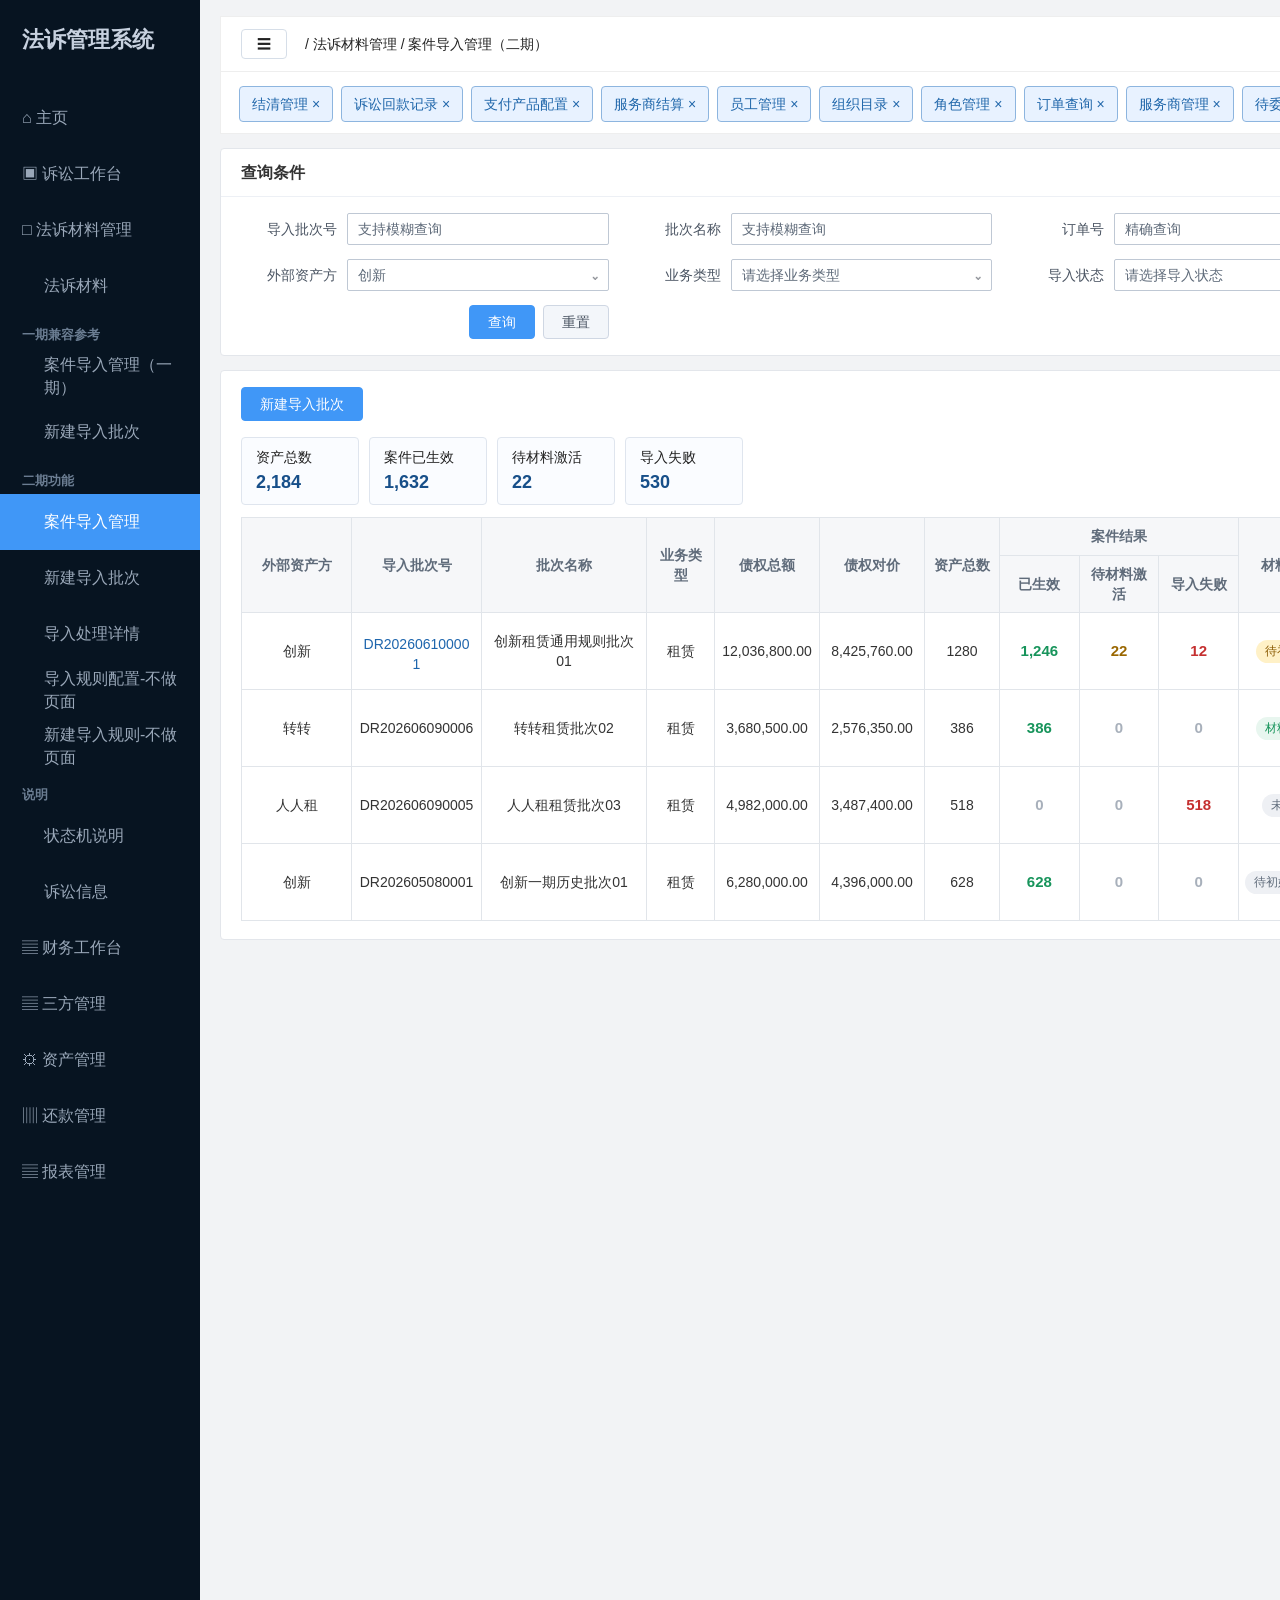
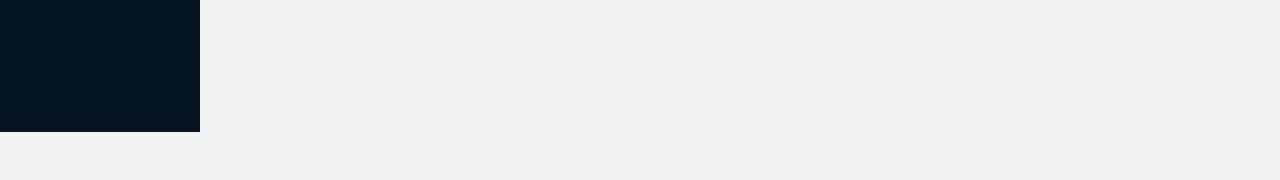
==== commit a6fde181: "统一二期压缩包与最终结果口径" ====
--- a/index.html
+++ b/index.html
@@ -55,6 +55,7 @@
     .field-box{flex:1;min-width:0}
     .input,.select{height:32px;border:1px solid #bfc8d4;background:white;border-radius:2px;padding:6px 10px;color:#5f6b7a;display:flex;justify-content:space-between;align-items:center}
     .text-input{width:100%;display:block;font:inherit;outline:none}
+    .native-select{width:100%;height:32px;border:1px solid #bfc8d4;background:#fff;color:#5f6b7a;padding:0 10px;border-radius:2px;font:inherit;outline:none}
     .select{position:relative;cursor:pointer;overflow:visible}
     .select b{margin-left:8px;color:#909399}
     .select-menu{position:absolute;top:34px;left:0;min-width:100%;width:max-content;max-width:460px;max-height:260px;overflow:auto;background:white;border:1px solid #bfc8d4;box-shadow:0 8px 18px rgba(15,23,42,.14);border-radius:3px;padding:4px 0;z-index:5000}
@@ -241,8 +242,8 @@
     #orderProcessingPane table th:nth-child(1),#orderProcessingPane table td:nth-child(1){width:42px!important}
     .order-result-table{min-width:1422px}
     .row-actions{display:flex;flex-direction:column;align-items:center;gap:6px;white-space:nowrap}
-    #orderProcessingPane table th:nth-child(2),#orderProcessingPane table td:nth-child(2){width:260px!important}
-    #orderProcessingPane table th:nth-child(3),#orderProcessingPane table td:nth-child(3){width:190px!important;white-space:nowrap}
+    #orderProcessingPane table th:nth-child(2),#orderProcessingPane table td:nth-child(2){width:190px!important;white-space:nowrap}
+    #orderProcessingPane table th:nth-child(3),#orderProcessingPane table td:nth-child(3){width:260px!important}
     #orderProcessingPane table th:nth-child(4),#orderProcessingPane table td:nth-child(4){width:80px!important}
     #orderProcessingPane table th:nth-child(5),#orderProcessingPane table td:nth-child(5){width:105px!important}
     #orderProcessingPane table th:nth-child(6),#orderProcessingPane table td:nth-child(6){width:110px!important;white-space:nowrap}
@@ -250,16 +251,16 @@
     #orderProcessingPane table th:nth-child(8),#orderProcessingPane table td:nth-child(8){width:350px!important}
     #orderProcessingPane table th:nth-child(9),#orderProcessingPane table td:nth-child(9){width:180px!important;white-space:nowrap}
     #missingPane table th:nth-child(1),#missingPane table td:nth-child(1){width:42px!important}
-    #missingPane table th:nth-child(2),#missingPane table td:nth-child(2){width:236px!important}
-    #missingPane table th:nth-child(3),#missingPane table td:nth-child(3){width:190px!important;white-space:nowrap}
+    #missingPane table th:nth-child(2),#missingPane table td:nth-child(2){width:190px!important;white-space:nowrap}
+    #missingPane table th:nth-child(3),#missingPane table td:nth-child(3){width:236px!important}
     #missingPane table th:nth-child(4),#missingPane table td:nth-child(4){width:76px!important}
     #missingPane table th:nth-child(5),#missingPane table td:nth-child(5){width:132px!important}
     #missingPane table th:nth-child(6),#missingPane table td:nth-child(6){width:178px!important}
     #missingPane table th:nth-child(7),#missingPane table td:nth-child(7){width:82px!important}
     #missingPane table th:nth-child(8),#missingPane table td:nth-child(8){width:110px!important}
     .unmatched-table th:nth-child(1),.unmatched-table td:nth-child(1){width:42px!important}
-    .unmatched-table th:nth-child(2),.unmatched-table td:nth-child(2){width:236px!important}
-    .unmatched-table th:nth-child(3),.unmatched-table td:nth-child(3){width:210px!important;white-space:nowrap}
+    .unmatched-table th:nth-child(2),.unmatched-table td:nth-child(2){width:210px!important;white-space:nowrap}
+    .unmatched-table th:nth-child(3),.unmatched-table td:nth-child(3){width:236px!important}
     .unmatched-table th:nth-child(4),.unmatched-table td:nth-child(4){width:320px!important}
     .unmatched-table th:nth-child(5),.unmatched-table td:nth-child(5){width:180px!important}
     .parse-pane[data-parse-pane="field"] table th:nth-child(1),.parse-pane[data-parse-pane="field"] table td:nth-child(1){width:50px!important}
@@ -730,7 +731,7 @@
           <label><span>债权出让主体</span><div class="field-box"><div class="input">支持模糊查询</div></div></label>
           <label><span>外部资产方</span><div class="field-box"><div class="select" data-options="全部|创新|转转|人人租">创新<b>⌄</b></div><div class="enum">全部 / 创新 / 转转 / 人人租</div></div></label>
           <label><span>业务类型</span><div class="field-box"><div class="select" data-options="全部|租赁">请选择业务类型<b>⌄</b></div><div class="enum">全部 / 租赁</div></div></label>
-          <label><span>导入状态</span><div class="field-box"><div class="select" data-options="全部|草稿|导入中|导入完成|导入失败|已取消">请选择导入状态<b>⌄</b></div><div class="enum">全部 / 草稿 / 导入中 / 导入完成 / 导入失败 / 已取消</div></div></label>
+          <label><span>导入状态</span><div class="field-box"><div class="select" data-options="全部|导入中|导入完成|导入失败">请选择导入状态<b>⌄</b></div><div class="enum">全部 / 导入中 / 导入完成 / 导入失败</div></div></label>
           <label><span>导入时间</span><div class="field-box"><div class="input">开始时间 - 结束时间</div></div></label>
           <div class="search-actions"><button class="primary">查询</button><button>重置</button></div>
         </div>
@@ -745,7 +746,6 @@
           <table>
             <thead><tr><th rowspan="2" style="width:110px">外部资产方</th><th rowspan="2" style="width:130px">导入批次号</th><th rowspan="2" style="width:165px">批次名称</th><th rowspan="2" style="width:68px">业务类型</th><th rowspan="2" style="width:105px">债权总额</th><th rowspan="2" style="width:105px">债权对价</th><th rowspan="2" style="width:75px">资产总数</th><th colspan="3">案件结果</th><th rowspan="2" style="width:100px">材料处理</th><th rowspan="2" style="width:90px">导入状态</th><th rowspan="2" style="width:130px">首次导入时间</th><th rowspan="2" style="width:200px">操作</th></tr><tr><th style="width:72px">已生效</th><th style="width:94px">待材料激活</th><th style="width:72px">导入失败</th></tr></thead>
             <tbody>
-              <tr><td>创新</td><td><button class="text-link" onclick="switchTab('newImportFull')">DR202606150001</button></td><td>创新租赁草稿批次01</td><td>租赁</td><td>12,036,800.00</td><td>8,425,760.00</td><td>-</td><td class="result-count result-empty">-</td><td class="result-count result-empty">-</td><td class="result-count result-empty">-</td><td><span class="tag gray">未处理</span></td><td><span class="tag gray">草稿</span></td><td>2026-06-15 10:20:00</td><td><button class="text-link" onclick="switchTab('newImportFull')">继续编辑</button> <button class="text-link danger-link" onclick="openDraftCancelModal()">取消</button></td></tr>
               <tr><td>创新</td><td><button class="text-link" data-jump="detail">DR202606100001</button></td><td>创新租赁通用规则批次01</td><td>租赁</td><td>12,036,800.00</td><td>8,425,760.00</td><td>1280</td><td class="result-count result-success">1,246</td><td class="result-count result-pending">22</td><td class="result-count result-failure">12</td><td><span class="tag warn">待补必填</span></td><td><span class="tag ok">导入完成</span></td><td>2026-06-10 20:15:32</td><td><div class="op-actions two-line"><button class="text-link" data-jump="detail">处理详情</button><button class="text-link" onclick="openDebtAmountModal('main','DR202606100001','创新租赁通用规则批次01','创新','租赁','创新租赁通用规则','襄阳鸿飞企业管理有限公司(91420600MACTCY0R42)','12,036,800.00','8,425,760.00')">编辑</button><a class="text-link download-detail" href="./法诉案件导入_导入结果明细.xlsx" download>下载明细</a></div></td></tr>
               <tr><td>转转</td><td>DR202606090006</td><td>转转租赁批次02</td><td>租赁</td><td>3,680,500.00</td><td>2,576,350.00</td><td>386</td><td class="result-count result-success">386</td><td class="result-count result-zero">0</td><td class="result-count result-zero">0</td><td><span class="tag ok">材料齐全</span></td><td><span class="tag ok">导入完成</span></td><td>2026-06-09 18:42:10</td><td><div class="op-actions two-line"><button class="text-link" data-jump="detail">处理详情</button><button class="text-link" onclick="openDebtAmountModal('zz','DR202606090006','转转租赁批次02','转转','租赁','转转租赁规则','武汉小优企业管理有限公司(91420115MACRLKWJ1A)','3,680,500.00','2,576,350.00')">编辑</button><a class="text-link download-detail" href="./法诉案件导入_导入结果明细.xlsx" download>下载明细</a></div></td></tr>
               <tr><td>人人租</td><td>DR202606090005</td><td>人人租租赁批次03</td><td>租赁</td><td>4,982,000.00</td><td>3,487,400.00</td><td>518</td><td class="result-count result-zero">0</td><td class="result-count result-zero">0</td><td class="result-count result-failure">518</td><td><span class="tag gray">未生成</span></td><td><span class="tag bad">导入失败</span></td><td>2026-06-09 11:08:55</td><td><div class="op-actions two-line"><button class="text-link" data-jump="detail">处理详情</button><button class="text-link" onclick="openDebtAmountModal('rrz','DR202606090005','人人租租赁批次03','人人租','租赁','人人租租赁规则','聊城小优企业管理有限公司(91371521MADE8H2E0)','4,982,000.00','3,487,400.00')">编辑</button><a class="text-link download-detail" href="./法诉案件导入_导入结果明细.xlsx" download>下载明细</a></div></td></tr>
@@ -762,7 +762,7 @@
           <label><span><em class="req">*</em>批次名称</span><div class="field-box"><div class="input">例：转转租赁批次01</div><div class="limit">必填，2-50字符。</div></div></label>
           <label><span><em class="req">*</em>外部资产方</span><div class="field-box"><div id="importAssetOwnerFull" class="select" data-options="创新|转转">创新<b>⌄</b></div><div class="enum">创新 / 转转</div><div class="limit">切换资产方后，导入规则和下载模板同步刷新。</div></div></label>
           <label><span><em class="req">*</em>业务类型</span><div class="field-box"><div class="select" data-options="租赁">租赁<b>⌄</b></div><div class="enum">租赁</div></div></label>
-          <label><span><em class="req">*</em>导入规则</span><div class="field-box"><div id="importRuleFull" class="select multi-rule-select" role="button" aria-label="导入规则多选"><span class="rule-select-value rule-select-placeholder">请选择导入规则</span><b>⌄</b></div><div id="importRuleFullEnum" class="enum">创新：可多选创新旧合同模式、创新新合同模式</div><div class="limit">决定模板字段、规则模式和材料规则；创新可多选，转转按资产方加载对应规则。</div><button id="viewRuleDetailBtn" class="text-link rule-detail-link" type="button" onclick="openRuleDetailModal()">查看规则详情</button></div></label>
+          <label><span><em class="req">*</em>导入规则</span><div class="field-box"><select id="importRuleFull" class="native-select" aria-label="导入规则单选" onchange="selectPhase2Rule(this.value)"><option value="">请选择导入规则</option><option value="创新旧合同模式">创新旧合同模式</option><option value="创新新合同模式">创新新合同模式</option></select><div id="importRuleFullEnum" class="enum">创新：创新旧合同模式 / 创新新合同模式</div><div class="limit">根据外部资产方加载可用规则，一次只能选择一个规则。</div><button id="viewRuleDetailBtn" class="text-link rule-detail-link" type="button" onclick="openRuleDetailModal()">查看规则详情</button></div></label>
           <label><span><em class="req">*</em>债权接收主体</span><div class="field-box"><div class="select" data-options="襄阳鸿飞企业管理有限公司(91420600MACTCY0R42)|武汉小优企业管理有限公司(91420115MACRLKWJ1A)|聊城小优企业管理有限公司(91371521MADE8H2E0)">请选择债权接收主体<b>⌄</b></div><div class="enum">襄阳鸿飞企业管理有限公司 / 武汉小优企业管理有限公司 / 聊城小优企业管理有限公司</div></div></label>
           <label><span><em class="req">*</em>债权出让主体</span><div class="field-box"><input class="input text-input" id="importTransferorFull" type="text" maxlength="50" placeholder="请输入债权出让主体"><div class="limit">必填，最多50字符。</div></div></label>
           <label><span><em class="req">*</em>债权总额</span><div class="field-box"><div class="input">例：12036800.00</div><div class="limit">允许为0；非金额或负数提示金额不正确。</div></div></label>
@@ -777,12 +777,12 @@
               <button onclick="restoreImportFile('materialPackageRowFull','材料包已上传')">上传材料包</button>
               <a id="phase2TemplateDownload" class="btn primary" href="#" onclick="downloadSelectedPhase2Template(event)">下载模板</a>
             </div>
-            <div class="limit">资产明细和材料包均为必传：资产明细支持xlsx/xls；材料包支持zip/rar/7z。任一文件未上传时整批阻断，不创建导入任务。材料包一级文件夹：订单编号_姓名；二级文件：订单编号_材料名称_序号.扩展名。</div>
+            <div class="limit">资产明细和材料包均为必传：资产明细支持xlsx/xls；材料包仅支持zip。任一文件未上传时整批阻断，不创建导入任务。材料包一级文件夹：订单编号_姓名；二级文件：订单编号_材料名称_序号.扩展名。</div>
             <div class="file-row" id="assetFileRowFull"><div class="file-meta"><span id="phase2TemplateName" class="file-name">请选择导入规则后下载模板</span><span class="tag ok">上传成功</span></div><div class="file-actions"><button class="text-link danger-link" onclick="openDeleteFileModal('assetFileRowFull','资产明细模板.xlsx')">删除</button></div></div>
             <div class="file-row" id="materialPackageRowFull"><div class="file-meta"><span class="file-name">转转租赁批次01_材料包.zip</span><span class="tag ok">上传成功</span></div><div class="file-actions"><button class="text-link danger-link" onclick="openDeleteFileModal('materialPackageRowFull','转转租赁批次01_材料包.zip')">删除</button></div></div>
           </div>
         </div>
-        <div class="footer-btns"><button onclick="openCancelEditModal()">取消</button><button onclick="showToast('二期完整版：已保存为草稿')">保存草稿</button><button class="primary" onclick="submitPhase2Import()">导入</button></div>
+        <div class="footer-btns"><button onclick="openCancelEditModal()">取消</button><button class="primary" onclick="submitPhase2Import()">导入</button></div>
       </div>
     </section>
 
@@ -817,7 +817,7 @@
         <div id="orderProcessingPane" class="supp-pane active">
           <div class="table-wrap">
             <table class="order-result-table">
-              <colgroup><col style="width:42px"><col style="width:260px"><col style="width:190px"><col style="width:80px"><col style="width:105px"><col style="width:110px"><col style="width:105px"><col style="width:350px"><col style="width:180px"></colgroup>
+              <colgroup><col style="width:42px"><col style="width:190px"><col style="width:260px"><col style="width:80px"><col style="width:105px"><col style="width:110px"><col style="width:105px"><col style="width:350px"><col style="width:180px"></colgroup>
               <thead><tr><th><input type="checkbox" onclick="toggleTableChecks(this)"></th><th>订单编号</th><th>客户姓名</th><th>债权金额</th><th>案件状态</th><th>材料状态</th><th>处理结果</th><th>操作</th></tr></thead>
               <tbody>
                 <tr><td><input type="checkbox"></td><td>26012915050167612327</td><td>张三</td><td>12,036.80</td><td><span class="tag ok">已生效</span></td><td><span class="tag ok">材料齐全</span></td><td>成功</td><td><button class="text-link" onclick="openParseModal('26012915050167612327')">查看材料解析</button></td></tr>
@@ -875,14 +875,14 @@
         <div class="overall-flow-board">
           <div class="overall-flow-head"><div>运营人员</div><div>导入服务</div><div>案件与材料</div></div>
           <div class="overall-flow-row">
-            <div class="flow-lane-cell"><div class="flow-node"><b>1. 新建导入批次</b><span>填写批次基础信息、导入规则、债权接收主体和债权出让主体；可先保存草稿。</span></div></div>
+            <div class="flow-lane-cell"><div class="flow-node"><b>1. 新建导入批次</b><span>填写批次基础信息、导入规则、债权接收主体和债权出让主体。</span></div></div>
             <div class="flow-route">&rarr;</div>
             <div class="flow-lane-cell"><div class="flow-node service-node"><b>加载规则与模板</b><span>读取可用导入规则；后续按提交时的规则快照执行字段和材料校验。</span></div></div>
             <div class="flow-route">&rarr;</div>
-            <div class="flow-lane-cell case-lane"><div class="flow-node case-node"><b>草稿或待提交</b><span>草稿只保存基础信息和临时文件，不生成案件、不解析材料。</span></div></div>
+            <div class="flow-lane-cell case-lane"><div class="flow-node case-node"><b>待提交</b><span>未点击导入前不创建批次、不生成案件、不解析材料。</span></div></div>
           </div>
           <div class="overall-flow-row">
-            <div class="flow-lane-cell"><div class="flow-node"><b>2. 上传资产明细和材料包</b><span>资产明细为 xlsx/xls，单次最多 500 条；材料包为 zip/rar/7z。</span></div></div>
+            <div class="flow-lane-cell"><div class="flow-node"><b>2. 上传资产明细和材料包</b><span>资产明细为 xlsx/xls，单次最多 500 条；材料包仅支持 zip。</span></div></div>
             <div class="flow-route">&rarr;</div>
             <div class="flow-lane-cell"><div class="flow-node service-node"><b>3. 上传前置校验</b><span>校验列头名称和本Excel内订单编号是否重复；列顺序可调整，额外列忽略。</span><div class="flow-return">列头校验不通过或单文件内有重复订单：整份文件阻断，不创建任务，返回上传区修正。</div></div></div>
             <div class="flow-route">&rarr;</div>
@@ -924,7 +924,7 @@
           <div class="history-flow-step">
             <h4>2. 上传并提交材料包</h4>
             <p>仅可上传材料包；创新历史批次固定使用“创新旧合同模式&创新新合同模式规则”，首次提交后固化历史规则快照。</p>
-            <p>材料包格式：zip、rar、7z。</p>
+            <p>材料包格式：仅支持 zip。</p>
           </div>
           <div class="history-flow-arrow">&rarr;</div>
           <div class="history-flow-step">
@@ -964,8 +964,8 @@
               <tr><th>新建导入批次</th><td>一期导入</td><td>新建中</td><td>上传资产明细、下载模板、导入、取消</td><td>头部字段除备注外均必填；一期只校验资产明细Excel。</td></tr>
               <tr><th>新建导入批次</th><td>一期导入</td><td>缺少资产明细</td><td>去上传、取消</td><td>点击导入时弹提示并阻止导入；不生成批次结果。</td></tr>
               <tr><th>新建导入批次</th><td>一期导入</td><td>提交导入</td><td>导入</td><td>页面必填、金额和Excel上传前置校验通过后提交异步处理；订单级校验失败写入下载明细，不影响其它订单导入。</td></tr>
-              <tr><th>案件导入管理</th><td>二期批次</td><td>草稿/导入完成/导入失败</td><td>继续编辑、处理详情、编辑、下载明细</td><td>下载明细包含导入结果明细、失败分类说明、口径说明；导入结果仅分成功/失败，覆盖和跳过通过处理结果说明。</td></tr>
-              <tr><th>新建导入批次</th><td>二期新建</td><td>新建/草稿</td><td>上传资产明细、上传材料包、下载模板、保存草稿、导入、取消</td><td>首次导入时资产明细和材料包均必传；材料包未上传整批阻断。</td></tr>
+              <tr><th>案件导入管理</th><td>二期批次</td><td>导入中/导入完成/导入失败</td><td>处理详情、编辑、下载明细</td><td>下载明细包含导入结果明细、失败分类说明、口径说明，并按订单最终结果导出。</td></tr>
+              <tr><th>新建导入批次</th><td>二期新建</td><td>新建中</td><td>上传资产明细、上传材料包、下载模板、导入、取消</td><td>首次导入时资产明细和ZIP材料包均必传；材料包未上传整批阻断。</td></tr>
               <tr><th>导入处理详情</th><td>批量补传</td><td>订单结果</td><td>上传订单Excel、上传材料包、同步重新识别、导出订单明细</td><td>同一批次可多次上传，订单Excel单次最多500条；跨批次重复始终阻断。</td></tr>
               <tr><th>导入处理详情</th><td>材料补传</td><td>待材料激活</td><td>上传材料包</td><td>可补缺失必填和非必填材料；必填补齐并复核通过后自动生效。</td></tr>
               <tr><th>导入处理详情</th><td>材料补传</td><td>已生效且待补非必填</td><td>上传材料包</td><td>仅允许补非必填材料，不改变案件生效状态。</td></tr>
@@ -1060,27 +1060,26 @@
       </section>
       <section class="anno-block">
         <h3>状态和操作</h3>
-        <p><b>1.</b>导入状态表示批次任务进度：草稿、导入中、导入完成、导入失败、已取消。</p>
+        <p><b>1.</b>导入状态表示批次任务进度：导入中、导入完成、导入失败。本期不保存草稿，取消未提交的新建页面不会创建批次。</p>
         <p><b>2.</b>案件结果按订单编号去重展示，并以分组表头列明已生效、待材料激活、导入失败三个数量；与导入处理详情的“案件状态”完全一致。</p>
         <p><b>3.</b>材料处理只提示下一步：材料齐全、待补必填、待补非必填、材料处理中、待初始化（一期）；未生成表示该批次尚未产生可处理材料。</p>
         <p><b>4.</b>导入完成后进入处理详情，按订单结果、待补材料和异常文件处理；下载明细统一导出“导入结果明细、待补材料明细、失败分类说明、口径说明”四张Sheet。</p>
         <p><b>5.</b>二期编辑批次信息弹框展示历史上传文件，支持查看资产明细、材料包、失败重传文件的文件名、上传时间和处理结果。</p>
-        <p><b>6.</b>草稿批次显示“继续编辑”；导入中显示“解析中”且不可编辑；导入完成、导入失败和一期历史批次均可编辑批次信息。导入失败可进入处理详情后通过批量补传重传订单Excel。</p>
+        <p><b>6.</b>导入中显示“解析中”且不可编辑；导入完成、导入失败和一期历史批次均可编辑批次信息。导入失败可进入处理详情后通过批量补传重传订单Excel。</p>
         <p><b>7.</b>债权出让主体为批次级文本字段，最多50字符；新建时必填，编辑保存后用于批次查询和后续债权关系追溯。</p>
-        <p><b>8.</b>编辑批次信息可维护批次附件，用于债权转让协议、转账回单、补充协议等凭证。每批次最多10个文件，支持pdf、图片、xlsx、xls、zip、7z、rar；可下载、删除。需要替换附件时，先删除旧文件后通过“上传附件”重新上传。批次附件不参与订单材料解析和材料完整度校验。</p>
+        <p><b>8.</b>编辑批次信息可维护批次附件，用于债权转让协议、转账回单、补充协议等凭证。每批次最多10个文件，支持pdf、图片、xlsx、xls、zip；可下载、删除。需要替换附件时，先删除旧文件后通过“上传附件”重新上传。批次附件不参与订单材料解析和材料完整度校验。</p>
         <h3>字段状态枚举</h3>
         <table class="button-state-table">
           <thead><tr><th style="width:130px">列表字段</th><th style="width:230px">枚举值</th><th>取数与处理说明</th></tr></thead>
           <tbody>
             <tr><th>案件结果<br>案件状态</th><td>已生效 / 待材料激活 / 导入失败</td><td>主列表按订单编号去重汇总，详情按订单展示。待材料激活表示字段校验通过但缺少必填材料；导入失败表示该订单未生成案件。</td></tr>
-            <tr><th>材料处理<br>材料状态</th><td>未处理 / 未生成 / 材料处理中 / 材料齐全 / 待补必填 / 待补非必填 / 待初始化（一期）</td><td>未处理仅用于草稿；未生成表示未产出材料处理结果；材料处理中表示历史材料包已提交、等待异步解析；待补必填阻断二期新案件生效，但一期历史案件保持已生效；待初始化（一期）需首次补充材料后固化规则快照。</td></tr>
-            <tr><th>导入状态</th><td>草稿 / 导入中 / 导入完成 / 导入失败 / 已取消</td><td>表示批次任务进度，不等同于订单案件状态。导入完成允许存在部分订单导入失败或待材料激活。</td></tr>
+            <tr><th>材料处理<br>材料状态</th><td>未生成 / 材料处理中 / 材料齐全 / 待补必填 / 待补非必填 / 待初始化（一期）</td><td>未生成表示未产出材料处理结果；材料处理中表示历史材料包已提交、等待异步解析；待补必填阻断二期新案件生效，但一期历史案件保持已生效；待初始化（一期）需首次补充材料后固化规则快照。</td></tr>
+            <tr><th>导入状态</th><td>导入中 / 导入完成 / 导入失败</td><td>表示批次任务进度，不等同于订单案件状态。导入完成允许存在部分订单导入失败或待材料激活。</td></tr>
           </tbody>
         </table>
         <table class="button-state-table">
           <thead><tr><th>状态/场景</th><th>可操作按钮</th><th>操作结果/限制</th></tr></thead>
           <tbody>
-            <tr><th>草稿</th><td>继续编辑、导入、取消</td><td>回显草稿数据；取消后状态为已取消。</td></tr>
             <tr><th>导入中</th><td>解析中</td><td>任务处理期间不允许编辑或补传，完成后进入导入完成或导入失败。</td></tr>
             <tr><th>导入完成</th><td>处理详情、编辑、下载明细</td><td>处理详情查看订单和材料处理结果；编辑仅改批次级金额和备注。</td></tr>
             <tr><th>导入失败</th><td>处理详情、编辑、下载明细</td><td>编辑可修改批次信息；进入详情后通过“批量补传”上传修正版订单Excel，可按需同步上传材料包。</td></tr>
@@ -1097,15 +1096,16 @@
         <p><b>3.</b>导入规则决定字段启用、字段必填、材料类别、资产方材料名称、匹配模式和必填材料范围。</p>
         <p><b>4.</b>债权出让主体由运营以文本方式录入，必填且最多50字符；用于标识本批次债权的出让方，不受债权接收主体下拉枚举限制。</p>
         <p><b>5.</b>本期不提供规则的新建、编辑、删除或启停页面；选择规则后可查看详情并下载对应模板。</p>
-        <p><b>6.</b>规则联动：创新可多选“创新旧合同模式、创新新合同模式”；转转加载“转转租赁通用规则”。切换资产方时清空已选规则。</p>
-        <p><b>7.</b>规则详情：至少选择一项规则后可查看字段和材料要求；多选时按页签切换。未选择规则时提示“请选择导入规则”。</p>
-        <p><b>8.</b>下载模板：文件名为“外部资产方_导入规则名称.xlsx”。创新同时选择多个规则时，模板增加“规则模式”列，枚举值取该资产方已选择的导入规则名称（如创新旧合同模式、创新新合同模式），并附对应材料规则Sheet。</p>
+        <p><b>6.</b>规则联动：导入规则为单选。创新可选择“创新旧合同模式”或“创新新合同模式”；转转加载“转转租赁通用规则”。切换资产方时清空已选规则。</p>
+        <p><b>7.</b>规则详情：选择规则后可查看该规则的字段和材料要求；未选择时提示“请选择导入规则”。</p>
+        <p><b>8.</b>下载模板：文件名为“外部资产方_导入规则名称.xlsx”，模板仅包含当前所选规则对应的字段和材料规则Sheet。</p>
       </section>
       <section class="anno-block">
         <h3>上传和校验</h3>
         <p><b>1.</b>资产明细和材料包均为必传；任一缺失时整批阻断，不创建导入任务、不生成案件。</p>
         <p><b>2.</b>待材料激活的前提是材料包已上传并完成解析：字段校验通过但包内缺必填材料时，订单进入待材料激活，补齐并复核通过后自动生效；非必填材料缺失仅进入待补传清单。</p>
-        <p><b>3.</b>二期支持保存草稿，草稿只保存基础信息和临时文件，不解析、不生成案件。</p>
+        <p><b>3.</b>二期不提供保存草稿。点击取消仅放弃当前未提交内容并返回列表，不创建批次；点击导入并通过前置校验后才创建批次和异步任务。</p>
+        <p><b>4.</b>材料包仅支持zip；rar、7z等格式在上传时直接拦截，不进入解压和解析流程。</p>
       </section>
       <section class="anno-block">
         <h3>按钮操作</h3>
@@ -1115,9 +1115,7 @@
           <tbody>
             <tr><th>未选择导入规则</th><td>查看规则详情、下载模板</td><td>两个操作均提示“请选择导入规则”；不下载默认模板，避免使用错误规则。</td></tr>
             <tr><th>已选择单个规则</th><td>查看规则详情、下载模板</td><td>查看字段和材料要求；下载“外部资产方_规则名称.xlsx”。</td></tr>
-            <tr><th>已选择多个创新规则</th><td>查看规则详情、下载模板</td><td>详情按页签切换；模板增加“规则模式”列，并附每项规则的材料规则Sheet。</td></tr>
-            <tr><th>新建中</th><td>上传资产明细、上传材料包、下载模板、保存草稿、导入、取消</td><td>头部字段除备注外均必填；两个文件都上传后才能导入。</td></tr>
-            <tr><th>草稿</th><td>继续编辑、保存草稿、导入、取消</td><td>继续编辑回显上次保存内容；取消后状态变为已取消。</td></tr>
+            <tr><th>新建中</th><td>上传资产明细、上传材料包、下载模板、导入、取消</td><td>头部字段除备注外均必填；两个文件都上传后才能导入，取消不创建批次。</td></tr>
             <tr><th>提交导入</th><td>导入</td><td>页面必填、金额、规则状态、Excel和材料包格式通过后提交异步任务，弹出“导入处理中”。</td></tr>
           </tbody>
         </table>
@@ -1279,6 +1277,7 @@
         <p><b>4.</b>同批次不可覆盖：如果已有订单已流转，不允许再次导入，导入结果明细提示“该订单已流转，无法再次导入”。</p>
         <p><b>5.</b>不同批次导入：同一外部资产方+订单编号已存在于其他批次时，本次报错，不允许重复导入；主订单已作为初始订单导入后，再新增对应续租订单属于主子订单校验异常，不允许导入。</p>
         <p><b>6.</b>下载明细：共“导入结果明细、待补材料明细、失败分类说明、口径说明”四张Sheet。导入结果仅为“导入成功、导入失败”，按订单编号一单一行；原“失败原因”列更名为“处理结果”，展示失败、待补、覆盖、更新或重复跳过的具体说明。待补材料列在同一类型缺失多项时用中文分号分隔；待补必填、待补非必填两类记录的失败字段和字段值均为空。待补材料明细按“订单编号+缺失材料名称”一项一行，同一订单缺少多项材料时展示多条记录。普通“已生效 + 材料齐全”订单的处理结果为“成功”；同批次覆盖和主子订单更新保留具体结果，便于追溯。字段失败、材料待补和重复跳过均按失败分类说明填写处理结果；运营可直接筛选待材料激活、待补必填或待补非必填订单后批量补传。</p>
+        <p><b>7.</b>下载明细按订单当前最终结果导出，不按最后一次上传动作覆盖已成立的结果。订单已为“导入成功 + 待材料激活”时，后续再次上传Excel即使字段校验失败，批次处理记录仍记录该次失败，但下载明细继续展示“导入成功 + 待材料激活 + 待补必填”，处理结果保留当前缺失材料说明。</p>
         <table class="button-state-table">
           <thead><tr><th>重复场景</th><th>处理规则</th><th>结果展示</th></tr></thead>
           <tbody>
@@ -1344,7 +1343,7 @@
         <h3>材料解析规则</h3>
         <p><b>1.</b>首次导入：创建批次时选择导入规则，系统按订单所属规则解析材料类别、必填性和匹配方式，并为订单固化材料规则快照。</p>
         <p><b>2.</b>后续补传或重传：已存在订单始终按首次导入时固化的规则快照重新解析；补传仅更新材料解析结果、材料状态和待补材料，不因规则配置调整改变历史订单口径。</p>
-        <p><b>3.</b>同批次新增订单：沿用该批次创建时选定的导入规则；多规则批次按订单中的规则模式匹配具体规则。后续规则配置变更不影响本批次已导入订单。</p>
+        <p><b>3.</b>同批次新增订单：沿用该批次创建时选定的单一导入规则。后续规则配置变更不影响本批次已导入订单。</p>
         <p><b>4.</b>主订单和续租订单分别按各自材料规则校验；成对导入时，主、续订单的必填材料均通过后才生成并生效。任一订单缺少必填材料时，主、续订单均不生成案件，案件状态统一为待材料激活、材料状态统一为待补必填。</p>
       </section>
       <section class="anno-block">
@@ -1364,7 +1363,7 @@
       </section>
       <section class="anno-block">
         <h3>按钮操作</h3>
-        <p><b>1.</b>导出当前筛选订单明细：仅在“订单结果”页签展示。勾选订单时导出所选订单；未勾选时导出当前筛选结果。导出文件与案件导入管理的下载明细使用同一模板，包含“导入结果明细、待补材料明细、失败分类说明、口径说明”四张Sheet；导入结果仅为成功/失败，“处理结果”展示失败、待补、覆盖、更新或重复跳过的具体说明，普通成功订单显示“成功”；待补材料明细同步导出当前订单关联的全部缺失材料。该文件不是法诉材料导出。</p>
+        <p><b>1.</b>导出当前筛选订单明细：仅在“订单结果”页签展示。勾选订单时导出所选订单；未勾选时导出当前筛选结果。导出文件与案件导入管理的下载明细使用同一模板，包含“导入结果明细、待补材料明细、失败分类说明、口径说明”四张Sheet；导入结果仅为成功/失败，“处理结果”展示失败、待补、覆盖、更新或重复跳过的具体说明，普通成功订单显示“成功”；待补材料明细同步导出当前订单关联的全部缺失材料。导出按订单当前最终结果生成；待材料激活订单后续Excel校验失败只进入该次批次处理记录，不覆盖导出中的既有最终结果。该文件不是法诉材料导出。</p>
         <p><b>2.</b>批量补传：订单Excel、材料包可任选其一或同时上传，至少上传一个；订单Excel用于新增本批次订单、重传失败订单或补充异常文件所需订单信息，材料包用于补齐材料或重新上传规范材料。</p>
         <p><b>3.</b>同步重新识别历史异常文件：在批量补传弹框中按需勾选。系统使用本次上传的订单/材料和当前规则重解析历史异常文件；未上传任何文件时不允许仅重新识别。</p>
         <p><b>4.</b>待材料激活可补必填和非必填材料；已生效订单只补其固化规则快照中配置为非必填的材料；一期历史批次按固化快照补材料且保持已生效。文件名支持预览/下载，不提供人工绑定、重新绑定或单个文件上传。</p>
@@ -1483,10 +1482,10 @@
         <div class="toolbar" style="padding:0 0 10px">
           <h4 style="margin:0">批次附件</h4>
           <span class="spacer"></span>
-          <input id="batchAttachmentInput" type="file" multiple accept=".pdf,image/*,.xlsx,.xls,.zip,.7z,.rar" hidden onchange="handleBatchAttachmentInput(this)">
+          <input id="batchAttachmentInput" type="file" multiple accept=".pdf,image/*,.xlsx,.xls,.zip" hidden onchange="handleBatchAttachmentInput(this)">
           <button onclick="uploadBatchAttachment()">上传附件</button>
         </div>
-        <div class="limit" style="margin:0 0 10px">用于上传债权转让协议、转账回单、补充协议等批次凭证。最多上传10个文件，支持pdf、图片、xlsx、xls、zip、7z、rar。</div>
+        <div class="limit" style="margin:0 0 10px">用于上传债权转让协议、转账回单、补充协议等批次凭证。最多上传10个文件，支持pdf、图片、xlsx、xls、zip。</div>
         <table>
           <thead><tr><th>文件名称</th><th style="width:145px">上传时间</th><th style="width:180px">操作</th></tr></thead>
           <tbody id="batchAttachmentBody">
@@ -1566,7 +1565,7 @@
           <p id="materialUploadTip">用于补齐缺失材料，也可上传整理后的材料包，重新匹配此前异常文件。</p>
           <button class="primary" onclick="markBatchUpload('material')">选择材料包</button>
           <div class="file-row"><span id="materialUploadFile">未上传</span></div>
-          <div class="limit">仅支持zip、rar、7z；不支持单个文件上传或人工绑定。</div>
+          <div class="limit">仅支持zip；不支持rar、7z、单个文件上传或人工绑定。</div>
         </div>
       </div>
       <div class="batch-option" id="batchReidentifyOption"><label><input id="reidentifyHistoryFiles" type="checkbox" checked><span><b>同步重新识别本批次历史异常文件</b><small>仅在本次上传订单Excel、材料包，或规则已更新时才可能产生新的识别结果；原文件不会被修改。</small></span></label></div>
@@ -1642,25 +1641,6 @@
   </div>
 </div>
 
-<div id="draftSavedModal" class="modal-mask">
-  <div class="modal">
-    <div class="modal-head"><span>保存草稿成功</span><button onclick="closeModal('draftSavedModal')">×</button></div>
-    <div class="modal-body">
-      <div class="notice" style="margin:0 0 14px">当前导入批次已保存为草稿，批次状态为“草稿”。保存草稿不会触发导入处理，也不会生成案件、导入处理详情或材料记录。</div>
-      <table>
-        <thead><tr><th>保存内容</th><th>保存说明</th><th>后续可操作</th></tr></thead>
-        <tbody>
-          <tr><td>批次基础信息</td><td>保存批次名称、外部资产方、业务类型、导入规则、债权接收主体、债权总额、债权对价、备注</td><td>继续编辑、修改后再次保存或导入</td></tr>
-          <tr><td>已上传文件记录</td><td>保存资产明细、材料包的文件名、上传人、上传时间、文件状态；若未上传则保持空</td><td>继续上传、删除或替换文件</td></tr>
-          <tr><td>批次状态</td><td>保存后状态为草稿，列表展示导入批次号和草稿批次名称</td><td>返回列表后可继续编辑、导入或取消草稿</td></tr>
-        </tbody>
-      </table>
-      <div class="submit-note">点击“导入”时才检查资产明细和材料包是否齐全；缺少任一必传文件时仍会弹出导入前提示并阻止导入。</div>
-    </div>
-    <div class="modal-foot"><button onclick="closeModal('draftSavedModal')">继续编辑</button><button class="primary" onclick="returnDraftList()">返回列表</button></div>
-  </div>
-</div>
-
 <div id="cancelEditModal" class="modal-mask">
   <div class="modal">
     <div class="modal-head"><span>取消当前编辑确认</span><button onclick="closeModal('cancelEditModal')">×</button></div>
@@ -1673,42 +1653,9 @@
           <tr><td>一期新建导入</td><td>放弃当前页面内容</td><td>如需导入，需要重新点击新建导入批次</td></tr>
         </tbody>
       </table>
-      <div class="submit-note">一期不提供保存草稿；如需提交导入，请点击“导入”。</div>
+      <div class="submit-note">本期不提供保存草稿；如需提交导入，请点击“导入”。</div>
     </div>
     <div class="modal-foot"><button onclick="closeModal('cancelEditModal')">继续编辑</button><button class="danger" onclick="confirmCancelEdit()">确认取消</button></div>
-  </div>
-</div>
-
-<div id="draftCancelModal" class="modal-mask">
-  <div class="modal">
-    <div class="modal-head"><span>取消草稿确认</span><button onclick="closeModal('draftCancelModal')">×</button></div>
-    <div class="modal-body">
-      <div class="notice" style="margin:0 0 14px">确认取消后，该草稿批次状态变为“已取消”，不可继续编辑、不可导入，也不会生成案件和材料记录。</div>
-      <table>
-        <thead><tr><th>批次号</th><th>当前状态</th><th>取消后状态</th><th>保留内容</th></tr></thead>
-        <tbody>
-          <tr><td>DR202606150001</td><td><span class="tag gray">草稿</span></td><td><span class="tag gray">已取消</span></td><td>保留基础操作日志、取消人、取消时间和取消原因</td></tr>
-        </tbody>
-      </table>
-      <div class="submit-note">取消草稿不会删除已生成案件，因为草稿批次尚未生成案件；临时上传文件不再作为导入依据，仅保留日志记录。</div>
-    </div>
-    <div class="modal-foot"><button onclick="closeModal('draftCancelModal')">暂不取消</button><button class="danger" onclick="confirmCancelDraft()">确认取消</button></div>
-  </div>
-</div>
-
-<div id="operationLogModal" class="modal-mask">
-  <div class="modal">
-    <div class="modal-head"><span>操作日志</span><button onclick="closeModal('operationLogModal')">×</button></div>
-    <div class="modal-body">
-      <table>
-        <thead><tr><th>操作时间</th><th>操作人</th><th>操作类型</th><th>操作说明</th></tr></thead>
-        <tbody>
-          <tr><td>2026-06-15 10:20:00</td><td>孟宪迎</td><td>保存草稿</td><td>保存批次基础信息、债权总额、债权对价和已上传文件记录，状态为草稿</td></tr>
-          <tr><td>2026-06-15 10:28:16</td><td>孟宪迎</td><td>取消草稿</td><td>草稿批次置为已取消，不生成案件和材料记录</td></tr>
-        </tbody>
-      </table>
-    </div>
-    <div class="modal-foot"><button onclick="closeModal('operationLogModal')">关闭</button></div>
   </div>
 </div>
 
@@ -1828,7 +1775,6 @@
   var currentSupplementTab = 'orders';
   var currentBatchNo = 'DR202606100001';
   var batchUploadState = { order:false, material:false };
-  var editingDraft = false;
   var pendingMaterialNameTarget = null;
   var currentOrderRuleType = 'first';
   var currentPreviewFile = '';
@@ -1968,16 +1914,14 @@
   }
   function renderPhase2RuleSelector(){
     var selector = document.getElementById('importRuleFull');
-    var value = selector && selector.querySelector('.rule-select-value');
     var templateName = document.getElementById('phase2TemplateName');
     var templateLink = document.getElementById('phase2TemplateDownload');
     var optionsHint = document.getElementById('importRuleFullEnum');
     var owner = getSelectText(document.getElementById('importAssetOwnerFull')) || '创新';
-    if(value){
-      value.textContent = selectedPhase2Rules.length ? selectedPhase2Rules.join('、') : '请选择导入规则';
-      value.classList.toggle('rule-select-placeholder', !selectedPhase2Rules.length);
-    }
-    if(optionsHint){ optionsHint.textContent = owner === '创新' ? '创新：可多选创新旧合同模式、创新新合同模式' : '转转：转转租赁通用规则'; }
+    if(selector){
+      selector.value = selectedPhase2Rules[0] || '';
+    }
+    if(optionsHint){ optionsHint.textContent = owner === '创新' ? '创新：创新旧合同模式 / 创新新合同模式' : '转转：转转租赁通用规则'; }
     var fileName = getPhase2TemplateFileName();
     if(templateName){ templateName.textContent = fileName || '请选择导入规则后下载模板'; }
     if(templateLink){ templateLink.href = fileName ? './' + fileName : '#'; templateLink.setAttribute('download', fileName); }
@@ -1985,43 +1929,21 @@
   function syncPhase2RuleOptions(assetOwner){
     selectedPhase2Rules = [];
     currentRuleDetailName = '';
+    var selector = document.getElementById('importRuleFull');
+    var options = phase2RuleOptionsByOwner[assetOwner] || [];
+    if(selector){
+      selector.innerHTML = '<option value="">请选择导入规则</option>' + options.map(function(option){ return '<option value="' + option + '">' + option + '</option>'; }).join('');
+    }
     renderPhase2RuleSelector();
   }
+  function selectPhase2Rule(value){
+    selectedPhase2Rules = value ? [value] : [];
+    currentRuleDetailName = value || '';
+    renderPhase2RuleSelector();
+  }
   function initPhase2RuleSelector(){
-    var selector = document.getElementById('importRuleFull');
-    if(!selector || selector.getAttribute('data-select-ready') === '1'){ return; }
-    selector.setAttribute('data-select-ready','1');
-    selector.setAttribute('tabindex','0');
-    selector.addEventListener('click', function(event){
-      event.stopPropagation();
-      var existing = selector.querySelector('.select-menu');
-      closeSelectMenus(selector);
-      if(existing){ existing.remove(); return; }
-      var owner = getSelectText(document.getElementById('importAssetOwnerFull')) || '创新';
-      var options = phase2RuleOptionsByOwner[owner] || [];
-      var menu = document.createElement('div');
-      menu.className = 'select-menu';
-      options.forEach(function(option){
-        var item = document.createElement('label');
-        item.className = 'multi-rule-option';
-        var input = document.createElement('input');
-        input.type = 'checkbox';
-        input.checked = selectedPhase2Rules.indexOf(option) >= 0;
-        input.addEventListener('click', function(evt){ evt.stopPropagation(); });
-        input.addEventListener('change', function(){
-          if(input.checked){ selectedPhase2Rules.push(option); }
-          else { selectedPhase2Rules = selectedPhase2Rules.filter(function(name){ return name !== option; }); }
-          selectedPhase2Rules = options.filter(function(name){ return selectedPhase2Rules.indexOf(name) >= 0; });
-          currentRuleDetailName = selectedPhase2Rules[0] || '';
-          renderPhase2RuleSelector();
-        });
-        item.appendChild(input);
-        item.appendChild(document.createTextNode(option));
-        menu.appendChild(item);
-      });
-      selector.appendChild(menu);
-    });
-    renderPhase2RuleSelector();
+    var owner = getSelectText(document.getElementById('importAssetOwnerFull')) || '创新';
+    syncPhase2RuleOptions(owner);
   }
   function downloadSelectedPhase2Template(event){
     if(!selectedPhase2Rules.length){
@@ -2089,19 +2011,12 @@
     var content = document.getElementById('ruleDetailContent');
     var download = document.getElementById('ruleTemplateDownload');
     var fields = getConfiguredRuleFields(rule);
-    var selectedRules = selectedPhase2Rules.length ? selectedPhase2Rules : [ruleName];
-    if(selectedRules.length > 1 && rule.assetOwner === '创新' && !fields.some(function(field){ return field.name === '规则模式'; })){
-      fields = fields.concat([{name:'规则模式',required:'必填',rule:'枚举：创新旧合同模式、创新新合同模式',example:ruleName,key:true}]);
-    }
     var materials = rule.materials[ruleDetailMaterialTab];
-    title.innerText = selectedRules.length > 1 ? '导入规则详情' : ruleName;
+    title.innerText = ruleName;
     var templateFile = getPhase2TemplateFileName() || rule.templateFile;
     download.href = './' + templateFile;
     download.download = templateFile;
-    var tabs = selectedRules.length > 1
-      ? '<div class="rule-detail-rule-tabs">' + selectedRules.map(function(name){ return '<button type="button" class="' + (name === ruleName ? 'active' : '') + '" onclick="setPhase2RuleDetailTab(\'' + name + '\')">' + name + '</button>'; }).join('') + '</div>'
-      : '';
-    content.innerHTML = tabs + '<section class="rule-detail-section"><h4>规则摘要</h4><div class="rule-summary-grid"><div><b>外部资产方</b><span>' + rule.assetOwner + '</span></div><div><b>业务类型</b><span>' + rule.businessType + '</span></div><div><b>模板名称</b><span>' + templateFile + '</span></div></div></section>' +
+    content.innerHTML = '<section class="rule-detail-section"><h4>规则摘要</h4><div class="rule-summary-grid"><div><b>外部资产方</b><span>' + rule.assetOwner + '</span></div><div><b>业务类型</b><span>' + rule.businessType + '</span></div><div><b>模板名称</b><span>' + templateFile + '</span></div></div></section>' +
       '<div class="rule-detail-layout"><section class="rule-detail-section"><h4>Excel字段要求</h4><table class="rule-detail-table rule-field-table"><thead><tr><th>中文列名</th><th>是否必填</th><th>示例</th></tr></thead><tbody>' + getRuleDetailRows(fields) + '</tbody></table></section>' +
       '<section class="rule-detail-section"><h4>材料要求</h4><div class="rule-detail-tabs"><button type="button" class="' + (ruleDetailMaterialTab === 'first' ? 'active' : '') + '" onclick="setRuleMaterialTab(\'first\')">首租订单</button><button type="button" class="' + (ruleDetailMaterialTab === 'renewal' ? 'active' : '') + '" onclick="setRuleMaterialTab(\'renewal\')">续租订单</button></div><table class="rule-detail-table rule-material-table"><thead><tr><th>标准材料类别</th><th>材料大类</th><th>资产方材料名称</th><th>是否必传</th><th>匹配方式</th></tr></thead><tbody>' + getRuleMaterialRows(materials) + '</tbody></table></section></div>';
   }
@@ -2117,12 +2032,11 @@
   }
   function closeRuleDetailModal(){ closeModal('ruleDetailModal'); }
   function setRuleMaterialTab(type){ ruleDetailMaterialTab = type; renderRuleDetail(currentRuleDetailName); }
-  function setPhase2RuleDetailTab(ruleName){ currentRuleDetailName = ruleName; ruleDetailMaterialTab = 'first'; renderRuleDetail(ruleName); }
   function getFileTypeText(fileName){
     var ext = (fileName.split('.').pop() || '').toLowerCase();
     if(['jpg','jpeg','png','gif','bmp','webp'].indexOf(ext) >= 0){ return '图片材料，可查看原图并下载'; }
     if(ext === 'pdf'){ return 'PDF材料，可查看并下载'; }
-    if(['zip','rar','7z'].indexOf(ext) >= 0){ return '压缩包材料，可下载后查看'; }
+    if(ext === 'zip'){ return 'ZIP压缩包材料，可下载后查看'; }
     return '材料文件，可查看并下载';
   }
   function openFilePreview(fileName){
@@ -2139,7 +2053,7 @@
     var url = URL.createObjectURL(blob);
     var link = document.createElement('a');
     link.href = url;
-    link.download = fileName.replace(/\.(pdf|jpg|jpeg|png|gif|bmp|webp|zip|rar|7z)$/i, '') + '.txt';
+    link.download = fileName.replace(/\.(pdf|jpg|jpeg|png|gif|bmp|webp|zip)$/i, '') + '.txt';
     document.body.appendChild(link);
     link.click();
     link.remove();
@@ -2258,7 +2172,6 @@
       var target = item.getAttribute('data-left-menu');
       if(target === 'newImport'){
         processLevel = Math.max(processLevel, 1);
-        editingDraft = false;
         var retryTip = document.getElementById('retryImportTip');
         if(retryTip){ retryTip.classList.remove('show'); }
         switchTab('newImport');
@@ -2364,9 +2277,6 @@
       if(action === 'cancel-edit'){
         openCancelEditModal();
       }
-      if(action === 'save-draft'){
-        saveDraft();
-      }
       if(action === 'submit-import'){
         var missing = getMissingImportFiles();
         if(missing.length){
@@ -2379,7 +2289,6 @@
       }
       if(action === 'start-import'){
         processLevel = 1;
-        editingDraft = false;
         switchTab('newImport');
         var retryTip = document.getElementById('retryImportTip');
         if(retryTip){ retryTip.classList.remove('show'); }
@@ -2955,48 +2864,6 @@
     switchTab('ruleConfig');
     showToast('规则已保存并启用，新建导入可选择该规则');
   }
-  function saveDraft(){
-    var row = document.getElementById('draftBatchRow');
-    if(row){ row.style.display = 'table-row'; }
-    openModal('draftSavedModal');
-  }
-  function returnDraftList(){
-    closeModal('draftSavedModal');
-    switchTab('task');
-    showToast('草稿已保存，可在列表继续编辑');
-  }
-  function continueDraft(){
-    editingDraft = true;
-    processLevel = Math.max(processLevel, 1);
-    loadDraftImportData();
-    switchTab('newImport');
-    showToast('已打开草稿批次，并加载上次保存的数据');
-  }
-  function loadDraftImportData(){
-    var retryTip = document.getElementById('retryImportTip');
-    if(retryTip){
-      retryTip.innerText = '当前打开草稿批次 DR202606150001：已加载上次保存的批次名称、外部资产方、业务类型、导入规则、债权接收主体、债权总额、债权对价、备注和临时上传文件。';
-      retryTip.classList.add('show');
-    }
-    var batchName = document.getElementById('importBatchName');
-    if(batchName){ batchName.innerText = '创新租赁草稿批次01'; }
-    setSelectValue(document.getElementById('importAssetOwner'), '创新');
-    setSelectValue(document.getElementById('importBizType'), '租赁');
-    setSelectValue(document.getElementById('importRule'), '创新租赁通用规则');
-    setSelectValue(document.getElementById('importDebtSubject'), '襄阳鸿飞企业管理有限公司(91420600MACTCY0R42)');
-    var total = document.getElementById('importTotalDebt');
-    if(total){ total.innerText = '12036800.00'; }
-    var price = document.getElementById('importDebtPrice');
-    if(price){ price.innerText = '8425760.00'; }
-    var remark = document.getElementById('importRemark');
-    if(remark){ remark.innerText = '草稿保存：创新租赁首批外部导入，待运营复核材料包后点击导入。'; }
-    var assetName = document.querySelector('#assetFileRow .file-name');
-    if(assetName){ assetName.innerText = '创新租赁草稿批次01_资产明细.xlsx'; }
-    var materialName = document.querySelector('#materialPackageRow .file-name');
-    if(materialName){ materialName.innerText = '创新租赁草稿批次01_材料包.zip'; }
-    restoreImportFile('assetFileRow', '草稿资产明细已加载');
-    restoreImportFile('materialPackageRow', '草稿材料包已加载');
-  }
   function openCancelEditModal(){
     var notice = document.getElementById('cancelEditNotice');
     if(notice){
@@ -3010,20 +2877,6 @@
     var returnTab = activePage && activePage.id === 'newImportFull' ? 'taskFull' : 'task';
     switchTab(returnTab);
     showToast('已取消本次新建导入');
-    editingDraft = false;
-  }
-  function openDraftCancelModal(){
-    openModal('draftCancelModal');
-  }
-  function confirmCancelDraft(){
-    closeModal('draftCancelModal');
-    var statusCell = document.getElementById('draftStatusCell');
-    var actionCell = document.getElementById('draftActionCell');
-    var timeCell = document.getElementById('draftTimeCell');
-    if(statusCell){ statusCell.innerHTML = '<span class="tag gray">已取消</span>'; }
-    if(actionCell){ actionCell.innerHTML = "<button class=\"text-link\" onclick=\"openModal('operationLogModal')\">查看日志</button>"; }
-    if(timeCell){ timeCell.innerText = '2026-06-15 10:28:16'; }
-    showToast('草稿已取消，仅保留操作日志');
   }
   function openParseModal(loanNo){
     document.getElementById('parseTitle').innerText = '订单' + loanNo + '材料解析';
@@ -3147,7 +3000,7 @@
     return Array.prototype.slice.call(document.querySelectorAll('#batchAttachmentBody [data-attachment-row]'));
   }
   function isAllowedBatchAttachment(fileName){
-    return /\.(pdf|jpg|jpeg|png|gif|bmp|webp|tif|tiff|xlsx|xls|zip|7z|rar)$/i.test(fileName || '');
+    return /\.(pdf|jpg|jpeg|png|gif|bmp|webp|tif|tiff|xlsx|xls|zip)$/i.test(fileName || '');
   }
   function getBatchAttachmentTime(){
     var now = new Date();
@@ -3192,7 +3045,7 @@
     var files = Array.prototype.slice.call(input.files || []);
     if(!files.length){ return; }
     if(files.some(function(file){ return !isAllowedBatchAttachment(file.name); })){
-      showToast('附件格式仅支持pdf、图片、xlsx、xls、zip、7z、rar');
+      showToast('附件格式仅支持pdf、图片、xlsx、xls、zip');
       input.value = '';
       return;
     }
@@ -3231,15 +3084,15 @@
       var table = document.querySelector('#' + id + ' table');
       if(!table || table.getAttribute('data-business-subject-ready')) return;
       var header = table.querySelector('thead tr');
-      if(header && header.children[1]){
+      if(header && header.children[2]){
         var th = document.createElement('th');
         th.innerText = '业务主体1';
-        header.insertBefore(th, header.children[1]);
+        header.insertBefore(th, header.children[2]);
       }
       table.querySelectorAll('tbody tr').forEach(function(row, index){
         var td = document.createElement('td');
         td.innerText = subjects[index % subjects.length];
-        row.insertBefore(td, row.children[1]);
+        row.insertBefore(td, row.children[2]);
       });
       table.setAttribute('data-business-subject-ready', 'true');
     });
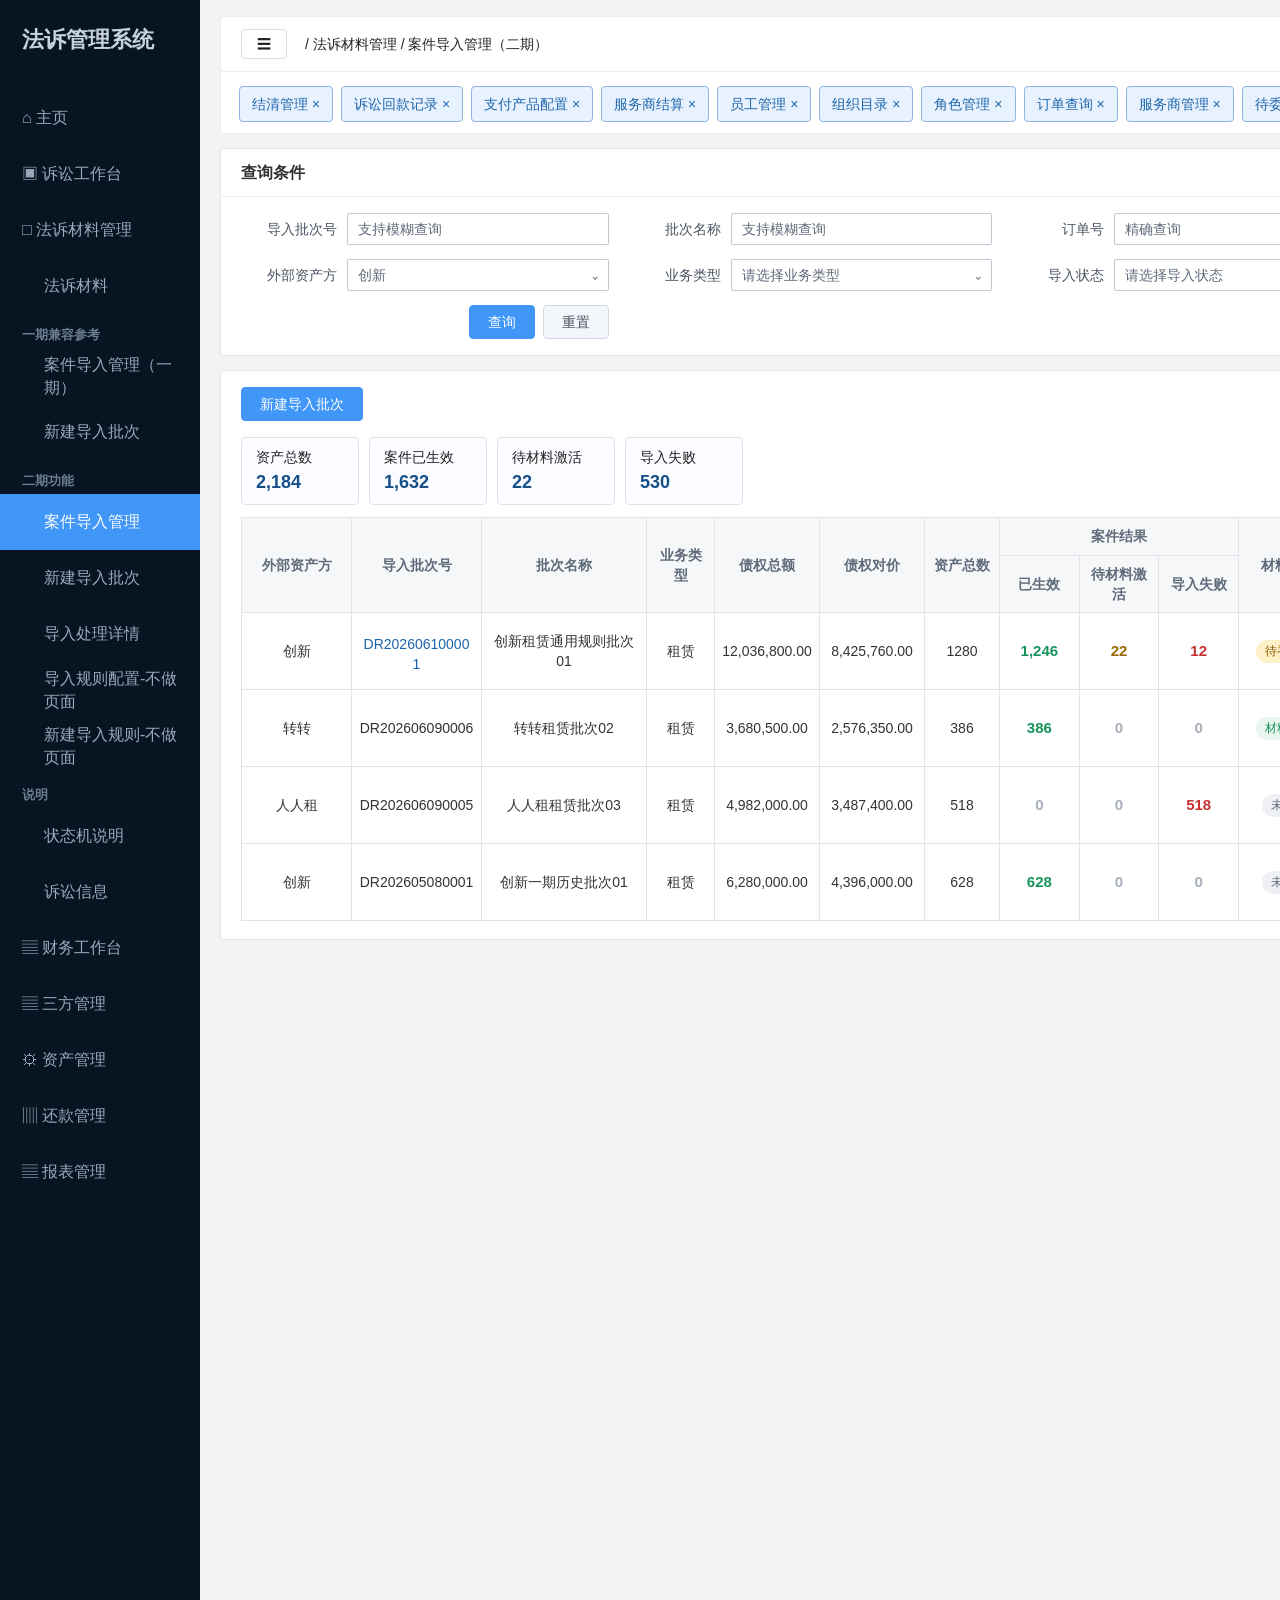
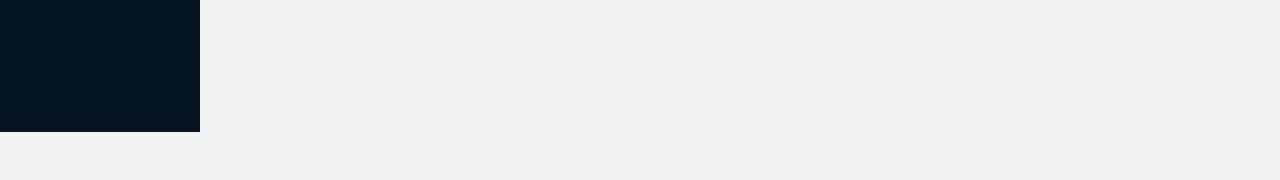
==== commit 9cd391b0: "统一材料状态并优化覆盖记录" ====
--- a/index.html
+++ b/index.html
@@ -176,6 +176,39 @@
     .flow-node.warn-node b{color:#8a5a00}
     .flow-return{margin-top:7px;font-size:12px;color:#c67a00;line-height:1.45}
     .overall-flow-note{padding:12px 16px;background:#f7fbff;color:#486685;border-top:1px solid #d8e2ee;line-height:1.55}
+    .state-track-note{display:grid;grid-template-columns:1fr 1fr;gap:12px;margin:0 20px 14px}
+    .state-track-item{border:1px solid #d8e2ee;background:#f8fafc;border-radius:4px;padding:12px 14px;color:#536273;line-height:1.55}
+    .state-track-item b{display:block;margin-bottom:3px;color:#26384d}
+    .state-track-item.final{border-color:#b8d7ff;background:#f4f9ff;color:#2d5f91}
+    .state-track-item.final b{color:#174f89}
+    .state-flow-board{margin:0 20px 16px;border:1px solid #d8e2ee;border-radius:4px;overflow:hidden;background:#fbfcfe}
+    .state-flow-head,.state-flow-row{display:grid;grid-template-columns:minmax(150px,.9fr) 30px minmax(190px,1.08fr) 30px minmax(210px,1.2fr) 30px minmax(260px,1.45fr);align-items:stretch}
+    .state-flow-head{background:#f3f6fa;border-bottom:1px solid #d8e2ee;color:#4b5563;font-weight:600;text-align:center}
+    .state-flow-head>div{min-height:42px;display:flex;align-items:center;justify-content:center;border-right:1px solid #d8e2ee;padding:0 8px}
+    .state-flow-head>div:last-child{border-right:0}
+    .state-flow-row{border-bottom:1px solid #e5eaf0}
+    .state-flow-row:last-child{border-bottom:0}
+    .state-flow-cell{padding:12px;min-width:0;background:#fff;border-right:1px solid #e5eaf0}
+    .state-flow-cell:last-child{border-right:0}
+    .state-flow-arrow{display:flex;align-items:center;justify-content:center;background:#fbfcfe;color:#4097f7;font-size:22px;font-weight:700}
+    .state-flow-node{height:100%;min-height:76px;border:1px solid #d9dfe8;background:#f8fafc;border-radius:4px;padding:10px 12px;color:#536273;line-height:1.5}
+    .state-flow-node b{display:block;margin-bottom:4px;color:#334155}
+    .state-flow-node small{display:block;color:#708090;line-height:1.45}
+    .state-flow-node.source{border-color:#b8d7ff;background:#f4f9ff;color:#2d5f91}
+    .state-flow-node.source b{color:#174f89}
+    .state-flow-node.success{border-color:#ccebdc;background:#f4fbf7;color:#39705a}
+    .state-flow-node.success b{color:#19724a}
+    .state-flow-node.warning{border-color:#f1cf7c;background:#fffaf0;color:#8a5a00}
+    .state-flow-node.warning b{color:#8a5a00}
+    .state-flow-node.failure{border-color:#f0c2c2;background:#fff7f7;color:#9b3c3c}
+    .state-flow-node.failure b{color:#b42318}
+    .state-outcome{padding:6px 0;border-top:1px dashed #d8e2ee}
+    .state-outcome:first-child{padding-top:0;border-top:0}
+    .state-outcome:last-child{padding-bottom:0}
+    .state-writeback{display:grid;grid-template-columns:repeat(4,minmax(0,1fr));gap:10px;margin:0 20px 18px}
+    .state-writeback-item{border:1px solid #d8e2ee;background:#fff;border-radius:4px;padding:12px;color:#536273;line-height:1.5}
+    .state-writeback-item b{display:block;margin-bottom:5px;color:#26384d}
+    .state-writeback-item strong{color:#174f89}
     .split{display:grid;grid-template-columns:1.2fr .8fr;gap:16px;padding:0 20px 18px}
     .box{border:1px solid #e1e5ea;background:#fff;border-radius:4px;padding:12px}
     .box h4{margin:0 0 10px;font-size:15px}
@@ -595,7 +628,7 @@
                 <thead><tr><th>操作阶段</th><th>处理规则</th><th>结果</th></tr></thead>
                 <tbody>
                   <tr><td>点击导入</td><td>检查页面必填、资产明细、材料包、规则状态、锁定字段和必填材料。</td><td>字段和必填材料均通过的订单生成已生效案件并进入待委外；字段通过但缺必填材料的订单为待材料激活。</td></tr>
-                  <tr><td>材料处理</td><td>待材料激活案件可补当前规则缺失的必填和非必填材料；已生效案件仅可补非必填材料。</td><td>必填材料补齐并复核通过后自动生效；非必填材料补齐后仅更新材料完整度。</td></tr>
+                  <tr><td>材料处理</td><td>待材料激活案件可补订单固化规则快照中缺失的必填和非必填材料；已生效且未分配、未流转的案件也可补必填和非必填材料。</td><td>待材料激活案件补齐必填材料并复核通过后自动生效；已生效案件按规则快照自动覆盖材料，已分配或已流转时跳过。</td></tr>
                 </tbody>
               </table>
             </div>
@@ -744,12 +777,12 @@
         <div class="summary compact"><div class="card">资产总数<b>2,184</b></div><div class="card">案件已生效<b>1,632</b></div><div class="card">待材料激活<b>22</b></div><div class="card">导入失败<b>530</b></div></div>
         <div class="table-wrap">
           <table>
-            <thead><tr><th rowspan="2" style="width:110px">外部资产方</th><th rowspan="2" style="width:130px">导入批次号</th><th rowspan="2" style="width:165px">批次名称</th><th rowspan="2" style="width:68px">业务类型</th><th rowspan="2" style="width:105px">债权总额</th><th rowspan="2" style="width:105px">债权对价</th><th rowspan="2" style="width:75px">资产总数</th><th colspan="3">案件结果</th><th rowspan="2" style="width:100px">材料处理</th><th rowspan="2" style="width:90px">导入状态</th><th rowspan="2" style="width:130px">首次导入时间</th><th rowspan="2" style="width:200px">操作</th></tr><tr><th style="width:72px">已生效</th><th style="width:94px">待材料激活</th><th style="width:72px">导入失败</th></tr></thead>
+            <thead><tr><th rowspan="2" style="width:110px">外部资产方</th><th rowspan="2" style="width:130px">导入批次号</th><th rowspan="2" style="width:165px">批次名称</th><th rowspan="2" style="width:68px">业务类型</th><th rowspan="2" style="width:105px">债权总额</th><th rowspan="2" style="width:105px">债权对价</th><th rowspan="2" style="width:75px">资产总数</th><th colspan="3">案件结果</th><th rowspan="2" style="width:100px">材料状态</th><th rowspan="2" style="width:90px">导入状态</th><th rowspan="2" style="width:130px">首次导入时间</th><th rowspan="2" style="width:200px">操作</th></tr><tr><th style="width:72px">已生效</th><th style="width:94px">待材料激活</th><th style="width:72px">导入失败</th></tr></thead>
             <tbody>
               <tr><td>创新</td><td><button class="text-link" data-jump="detail">DR202606100001</button></td><td>创新租赁通用规则批次01</td><td>租赁</td><td>12,036,800.00</td><td>8,425,760.00</td><td>1280</td><td class="result-count result-success">1,246</td><td class="result-count result-pending">22</td><td class="result-count result-failure">12</td><td><span class="tag warn">待补必填</span></td><td><span class="tag ok">导入完成</span></td><td>2026-06-10 20:15:32</td><td><div class="op-actions two-line"><button class="text-link" data-jump="detail">处理详情</button><button class="text-link" onclick="openDebtAmountModal('main','DR202606100001','创新租赁通用规则批次01','创新','租赁','创新租赁通用规则','襄阳鸿飞企业管理有限公司(91420600MACTCY0R42)','12,036,800.00','8,425,760.00')">编辑</button><a class="text-link download-detail" href="./法诉案件导入_导入结果明细.xlsx" download>下载明细</a></div></td></tr>
               <tr><td>转转</td><td>DR202606090006</td><td>转转租赁批次02</td><td>租赁</td><td>3,680,500.00</td><td>2,576,350.00</td><td>386</td><td class="result-count result-success">386</td><td class="result-count result-zero">0</td><td class="result-count result-zero">0</td><td><span class="tag ok">材料齐全</span></td><td><span class="tag ok">导入完成</span></td><td>2026-06-09 18:42:10</td><td><div class="op-actions two-line"><button class="text-link" data-jump="detail">处理详情</button><button class="text-link" onclick="openDebtAmountModal('zz','DR202606090006','转转租赁批次02','转转','租赁','转转租赁规则','武汉小优企业管理有限公司(91420115MACRLKWJ1A)','3,680,500.00','2,576,350.00')">编辑</button><a class="text-link download-detail" href="./法诉案件导入_导入结果明细.xlsx" download>下载明细</a></div></td></tr>
               <tr><td>人人租</td><td>DR202606090005</td><td>人人租租赁批次03</td><td>租赁</td><td>4,982,000.00</td><td>3,487,400.00</td><td>518</td><td class="result-count result-zero">0</td><td class="result-count result-zero">0</td><td class="result-count result-failure">518</td><td><span class="tag gray">未生成</span></td><td><span class="tag bad">导入失败</span></td><td>2026-06-09 11:08:55</td><td><div class="op-actions two-line"><button class="text-link" data-jump="detail">处理详情</button><button class="text-link" onclick="openDebtAmountModal('rrz','DR202606090005','人人租租赁批次03','人人租','租赁','人人租租赁规则','聊城小优企业管理有限公司(91371521MADE8H2E0)','4,982,000.00','3,487,400.00')">编辑</button><a class="text-link download-detail" href="./法诉案件导入_导入结果明细.xlsx" download>下载明细</a></div></td></tr>
-              <tr><td>创新</td><td>DR202605080001</td><td id="taskBatchNameHistory">创新一期历史批次01</td><td>租赁</td><td id="taskTotalDebtHistory">6,280,000.00</td><td id="taskDebtPriceHistory">4,396,000.00</td><td>628</td><td class="result-count result-success">628</td><td class="result-count result-zero">0</td><td class="result-count result-zero">0</td><td id="historyMaterialStatus"><span class="tag gray">待初始化（一期）</span></td><td><span class="tag ok">导入完成</span></td><td>2026-05-08 16:30:21</td><td id="historyBatchActions"><div class="op-actions two-line"><button class="text-link" onclick="openHistoryMaterialSupplement()">补充历史材料</button><button class="text-link" onclick="openDebtAmountModal('history','DR202605080001','创新一期历史批次01','创新','租赁','创新租赁通用规则（一期快照）','襄阳鸿飞企业管理有限公司(91420600MACTCY0R42)','6,280,000.00','4,396,000.00')">编辑</button><a class="text-link download-detail" href="./法诉案件导入_导入结果明细.xlsx" download>下载明细</a></div></td></tr>
+              <tr><td>创新</td><td>DR202605080001</td><td id="taskBatchNameHistory">创新一期历史批次01</td><td>租赁</td><td id="taskTotalDebtHistory">6,280,000.00</td><td id="taskDebtPriceHistory">4,396,000.00</td><td>628</td><td class="result-count result-success">628</td><td class="result-count result-zero">0</td><td class="result-count result-zero">0</td><td id="historyMaterialStatus"><span class="tag gray">未生成</span></td><td><span class="tag ok">导入完成</span></td><td>2026-05-08 16:30:21</td><td id="historyBatchActions"><div class="op-actions two-line"><button class="text-link" onclick="openHistoryMaterialSupplement()">补充历史材料</button><button class="text-link" onclick="openDebtAmountModal('history','DR202605080001','创新一期历史批次01','创新','租赁','创新旧合同模式&创新新合同模式规则','襄阳鸿飞企业管理有限公司(91420600MACTCY0R42)','6,280,000.00','4,396,000.00')">编辑</button><a class="text-link download-detail" href="./法诉案件导入_导入结果明细.xlsx" download>下载明细</a></div></td></tr>
             </tbody>
           </table>
         </div>
@@ -909,15 +942,67 @@
             <div class="flow-route">&rarr;</div>
             <div class="flow-lane-cell case-lane"><div class="flow-node case-node"><b>11. 状态刷新与追溯</b><span>刷新案件状态、材料状态和导入结果明细；自动覆盖仅保留只读的查看覆盖记录。</span></div></div>
           </div>
-          <div class="overall-flow-note"><b>一期历史批次分支：</b>已生效的一期案件从“补充历史材料”进入，仅上传材料包；创新历史批次固定使用“创新旧合同模式&创新新合同模式规则”解析。提交后材料状态变为“材料处理中”，操作切换为“处理详情、编辑、下载明细”。解析完成后可为材料齐全或待补材料，但案件结果始终保持已生效、导入状态始终保持导入完成。</div>
+          <div class="overall-flow-note"><b>一期历史批次分支：</b>已生效的一期案件初始材料状态为“未生成”，从“补充历史材料”进入，仅上传材料包；创新历史批次固定使用“创新旧合同模式&创新新合同模式规则”解析。提交后材料状态保持“未生成”，批次处理记录显示“处理中”，操作切换为“处理详情、编辑、下载明细”。解析完成后更新为材料齐全或待补材料，但案件结果始终保持已生效、导入状态始终保持导入完成。</div>
+        </div>
+      </div>
+      <div class="panel" id="orderFinalStateMachine">
+        <div class="panel-title">订单从一期到多次导入的最终状态机 <small>区分订单当前最终状态与每次上传的本次处理结果</small></div>
+        <div class="state-track-note">
+          <div class="state-track-item final"><b>轨道一：订单当前最终状态</b>订单结果页、案件导入列表和下载明细使用。只在产生新的有效结果时更新，失败尝试不回退已成立的最终状态。</div>
+          <div class="state-track-item"><b>轨道二：本次处理结果</b>批次处理记录使用。每次上传均独立记录成功、失败、覆盖或重复跳过，用于追溯本次操作，不直接覆盖订单最终状态。</div>
+        </div>
+        <div class="state-flow-board">
+          <div class="state-flow-head"><div>订单来源</div><div></div><div>初始结果</div><div></div><div>后续操作与判定</div><div></div><div>订单当前最终状态</div></div>
+          <div class="state-flow-row">
+            <div class="state-flow-cell"><div class="state-flow-node source"><b>一期字段校验通过</b>一期已生成并生效案件，仅缺少二期材料处理链路。</div></div>
+            <div class="state-flow-arrow">&rarr;</div>
+            <div class="state-flow-cell"><div class="state-flow-node success"><b>已生效 + 未生成</b>一期字段导入成功但尚未解析材料；订单结果页和案件导入列表的材料状态均为未生成。</div></div>
+            <div class="state-flow-arrow">&rarr;</div>
+            <div class="state-flow-cell"><div class="state-flow-node"><b>补充历史材料</b>上传ZIP材料包并按固化规则解析；无论材料结果如何，均不回退一期案件。</div></div>
+            <div class="state-flow-arrow">&rarr;</div>
+            <div class="state-flow-cell"><div class="state-flow-node success"><div class="state-outcome"><b>材料齐全</b>已生效 + 材料齐全</div><div class="state-outcome"><b>缺必填材料</b>已生效 + 待补必填</div><div class="state-outcome"><b>仅缺非必填</b>已生效 + 待补非必填</div></div></div>
+          </div>
+          <div class="state-flow-row">
+            <div class="state-flow-cell"><div class="state-flow-node source"><b>一期字段校验失败</b>或二期首次导入字段失败，尚无有效案件。</div></div>
+            <div class="state-flow-arrow">&rarr;</div>
+            <div class="state-flow-cell"><div class="state-flow-node failure"><b>导入失败 + 未生成</b>订单未生成案件，允许在原批次继续批量补传。</div></div>
+            <div class="state-flow-arrow">&rarr;</div>
+            <div class="state-flow-cell"><div class="state-flow-node"><div class="state-outcome"><b>仅上传Excel且字段通过</b>本次未上传材料包，按必填材料尚未补齐处理。</div><div class="state-outcome"><b>再次字段失败</b>没有产生新的有效结果。</div></div></div>
+            <div class="state-flow-arrow">&rarr;</div>
+            <div class="state-flow-cell"><div class="state-flow-node warning"><div class="state-outcome"><b>待材料激活 + 待补必填</b>导入结果更新为导入成功，但不生成案件、不进入待委外；补齐必填材料后转已生效。</div><div class="state-outcome"><b>仍为导入失败 + 未生成</b>本次失败写入批次处理记录。</div></div></div>
+          </div>
+          <div class="state-flow-row">
+            <div class="state-flow-cell"><div class="state-flow-node source"><b>二期首次导入</b>同时上传订单Excel和ZIP材料包。</div></div>
+            <div class="state-flow-arrow">&rarr;</div>
+            <div class="state-flow-cell"><div class="state-flow-node"><b>字段与业务校验</b>校验字段、金额、主续关系和重复订单。</div></div>
+            <div class="state-flow-arrow">&rarr;</div>
+            <div class="state-flow-cell"><div class="state-flow-node"><b>材料规则校验</b>字段通过后，再判断必填和非必填材料是否齐全。</div></div>
+            <div class="state-flow-arrow">&rarr;</div>
+            <div class="state-flow-cell"><div class="state-flow-node"><div class="state-outcome"><b>字段失败</b>导入失败 + 未生成</div><div class="state-outcome"><b>缺必填材料</b>待材料激活 + 待补必填</div><div class="state-outcome"><b>仅缺非必填</b>已生效 + 待补非必填</div><div class="state-outcome"><b>材料齐全</b>已生效 + 材料齐全</div></div></div>
+          </div>
+          <div class="state-flow-row">
+            <div class="state-flow-cell"><div class="state-flow-node source"><b>已有有效最终状态</b>当前为待材料激活或已生效。</div></div>
+            <div class="state-flow-arrow">&rarr;</div>
+            <div class="state-flow-cell"><div class="state-flow-node"><b>同批次再次导入</b>可上传Excel、材料包或两者；跨批次重复直接阻断。</div></div>
+            <div class="state-flow-arrow">&rarr;</div>
+            <div class="state-flow-cell"><div class="state-flow-node"><div class="state-outcome"><b>未分配且未流转</b>允许校验并更新字段或材料。</div><div class="state-outcome"><b>已分配或已流转</b>不允许覆盖已有案件。</div><div class="state-outcome"><b>本次校验失败</b>只产生本次失败记录。</div></div></div>
+            <div class="state-flow-arrow">&rarr;</div>
+            <div class="state-flow-cell"><div class="state-flow-node"><div class="state-outcome"><b>更新成功</b>按新字段和材料重新计算最终状态，并提供查看覆盖记录。</div><div class="state-outcome"><b>重复跳过，本次未更新</b>继续展示原案件状态和材料状态。</div><div class="state-outcome"><b>失败但最终状态不变</b>例如待材料激活订单后续Excel失败，仍保持待材料激活 + 待补必填。</div></div></div>
+          </div>
+        </div>
+        <div class="state-writeback">
+          <div class="state-writeback-item"><b>订单结果页</b><strong>展示订单当前实际状态</strong><br>案件状态和材料状态不因一次失败重传而回退；处理结果可提示本次重复跳过或覆盖成功。</div>
+          <div class="state-writeback-item"><b>案件导入列表</b><strong>案件导入列表按订单编号去重</strong><br>已生效、待材料激活、导入失败按当前最终状态统计；同一订单只进入一个数量。</div>
+          <div class="state-writeback-item"><b>批次处理记录</b><strong>批次处理记录保留每次上传结果</strong><br>已流转订单再次导入，本次计失败并记录重复跳过；不改变列表中的已生效数量。</div>
+          <div class="state-writeback-item"><b>下载明细</b><strong>按订单最终状态导出</strong><br>保留当前案件和材料状态；各次失败、覆盖和重复跳过通过批次处理记录追溯。</div>
         </div>
       </div>
       <div class="panel">
         <div class="panel-title">一期历史批次补充材料状态机 <small>仅说明一期存量案件在二期补充材料后的状态和页面更新</small></div>
         <div class="history-material-flow">
           <div class="history-flow-step">
-            <h4>1. 待初始化（一期）</h4>
-            <p><span class="tag gray">待初始化（一期）</span> 一期历史批次尚未建立材料规则快照。</p>
+            <h4>1. 未生成</h4>
+            <p><span class="tag gray">未生成</span> 一期历史批次尚未上传并解析材料。</p>
             <p>案件结果保持已生效；操作为“补充历史材料、编辑、下载明细”。</p>
           </div>
           <div class="history-flow-arrow">&rarr;</div>
@@ -928,9 +1013,9 @@
           </div>
           <div class="history-flow-arrow">&rarr;</div>
           <div class="history-flow-step">
-            <h4>3. 材料处理中</h4>
-            <p><span class="tag info">材料处理中</span> 系统异步解析和匹配材料。</p>
-            <p>列表材料处理更新为“材料处理中”；操作更新为“处理详情、编辑、下载明细”。</p>
+            <h4>3. 异步处理</h4>
+            <p><span class="tag info">处理中</span> 批次处理记录展示处理进度，系统异步解析和匹配材料。</p>
+            <p>案件导入管理的材料状态保持未生成；操作更新为“处理详情、编辑、下载明细”。</p>
           </div>
           <div class="history-flow-arrow">&rarr;</div>
           <div class="history-flow-step">
@@ -944,9 +1029,9 @@
           <table>
             <thead><tr><th style="width:170px">流程状态</th><th style="width:220px">触发条件</th><th>列表或数据更新</th><th style="width:220px">操作区更新</th></tr></thead>
             <tbody>
-              <tr><td><span class="tag gray">待初始化（一期）</span></td><td>二期上线时识别到一期历史批次。</td><td>材料处理=待初始化（一期）；案件结果保持已生效；导入状态=导入完成。</td><td>补充历史材料、编辑、下载明细</td></tr>
-              <tr><td><span class="tag info">材料处理中</span></td><td>上传材料包并点击“提交材料包”。</td><td>创新历史批次固化“创新旧合同模式&创新新合同模式规则”快照；材料处理更新为材料处理中；案件结果和导入状态不变。</td><td>处理详情、编辑、下载明细</td></tr>
-              <tr><td><span class="tag ok">材料齐全</span></td><td>异步解析完成，全部匹配到当前规则要求的材料。</td><td>材料状态更新为材料齐全；导入结果明细同步更新案件状态、材料状态和待补材料。</td><td>处理详情、编辑、下载明细</td></tr>
+              <tr><td><span class="tag gray">未生成</span></td><td>二期上线时识别到一期历史批次。</td><td>材料状态=未生成；待补材料和异常文件初始为空；案件结果保持已生效，导入状态保持导入完成。</td><td>补充历史材料、编辑、下载明细</td></tr>
+              <tr><td><span class="tag gray">未生成</span></td><td>上传材料包并点击“提交材料包”。</td><td>创新历史批次固化“创新旧合同模式&创新新合同模式规则”快照；材料状态保持未生成，批次处理记录显示“处理中”；案件结果和导入状态不变。</td><td>处理详情、编辑、下载明细</td></tr>
+              <tr><td><span class="tag ok">材料齐全</span></td><td>异步解析完成，全部匹配到订单固化规则快照要求的材料。</td><td>材料状态更新为材料齐全；导入结果明细同步更新案件状态、材料状态和待补材料。</td><td>处理详情、编辑、下载明细</td></tr>
               <tr><td><span class="tag warn">待补必填 / 待补非必填</span></td><td>异步解析完成，存在缺失或未匹配的材料。</td><td>材料状态更新为待补必填或待补非必填；待补材料写入导入结果明细，异常文件在详情中查看。</td><td>处理详情、编辑、下载明细；后续在处理详情通过批量补传继续处理</td></tr>
             </tbody>
           </table>
@@ -968,9 +1053,9 @@
               <tr><th>新建导入批次</th><td>二期新建</td><td>新建中</td><td>上传资产明细、上传材料包、下载模板、导入、取消</td><td>首次导入时资产明细和ZIP材料包均必传；材料包未上传整批阻断。</td></tr>
               <tr><th>导入处理详情</th><td>批量补传</td><td>订单结果</td><td>上传订单Excel、上传材料包、同步重新识别、导出订单明细</td><td>同一批次可多次上传，订单Excel单次最多500条；跨批次重复始终阻断。</td></tr>
               <tr><th>导入处理详情</th><td>材料补传</td><td>待材料激活</td><td>上传材料包</td><td>可补缺失必填和非必填材料；必填补齐并复核通过后自动生效。</td></tr>
-              <tr><th>导入处理详情</th><td>材料补传</td><td>已生效且待补非必填</td><td>上传材料包</td><td>仅允许补非必填材料，不改变案件生效状态。</td></tr>
+              <tr><th>导入处理详情</th><td>材料补传</td><td>已生效且未分配、未流转</td><td>上传材料包</td><td>可补必填和非必填材料并自动覆盖，不改变案件生效状态；已分配或已流转时跳过。</td></tr>
               <tr><th>导入处理详情</th><td>异常文件</td><td>存在历史异常文件</td><td>上传订单Excel或材料包、同步重新识别</td><td>不支持人工绑定、重新绑定、单文件上传或空文件重新识别。</td></tr>
-              <tr><th>案件导入管理</th><td>一期历史批次</td><td>待初始化（一期）</td><td>补充历史材料、下载明细</td><td>仅上传材料包；首次提交确认并固化规则快照，不改变案件已生效状态。</td></tr>
+              <tr><th>案件导入管理</th><td>一期历史批次</td><td>未生成</td><td>补充历史材料、下载明细</td><td>仅上传材料包；首次提交确认并固化规则快照，异步处理期间材料状态保持未生成，不改变案件已生效状态。</td></tr>
               <tr><th>导入规则配置</th><td>二期规则</td><td>规则维护</td><td>查询、新建、编辑、停用</td><td>材料包含规则重叠或材料名称跨类别重复时，保存并启用必须阻断。</td></tr>
             </tbody>
           </table>
@@ -988,7 +1073,7 @@
               <tr><td>导入处理详情</td><td>二期案件状态</td><td><span class="tag warn">待材料激活</span></td><td>字段通过但缺必填材料，案件暂不进入待委外。</td><td>补齐并复核通过后自动生效</td></tr>
               <tr><td>导入处理详情</td><td>二期材料状态</td><td><span class="tag bad">待补必填</span></td><td>字段通过但缺少任一必填材料，案件为待材料激活。</td><td>补齐并复核通过后自动生效</td></tr>
               <tr><td>导入处理详情</td><td>二期材料状态</td><td><span class="tag warn">待补非必填</span></td><td>非必填材料缺失，案件继续保持已生效。</td><td>批量补传后刷新材料完整度</td></tr>
-              <tr><td>案件导入管理</td><td>历史材料状态</td><td><span class="tag gray">待初始化（一期）</span></td><td>一期历史案件尚未建立材料规则快照。</td><td>补充历史材料并固化快照；案件保持已生效</td></tr>
+              <tr><td>案件导入管理</td><td>历史材料状态</td><td><span class="tag gray">未生成</span></td><td>一期历史案件尚未上传并解析材料。</td><td>补充历史材料并固化快照；案件保持已生效</td></tr>
               <tr><td>导入规则配置</td><td>规则状态</td><td><span class="tag ok">启用</span></td><td>规则配置校验通过并保存启用。</td><td>可停用 / 可编辑后继续启用</td></tr>
               <tr><td>导入规则配置</td><td>规则状态</td><td><span class="tag gray">停用</span></td><td>规则被运营或管理员停用。</td><td>可重新启用</td></tr>
             </tbody>
@@ -1049,7 +1134,7 @@
       <section class="anno-block">
         <h3>二期页面定位</h3>
         <p><b>1.</b>本页为二期完整目标态，用于恢复拆分两期前的案件导入管理最终版效果。</p>
-        <p><b>2.</b>二期批次管理承接材料包上传、导入处理详情、待补材料、异常文件和规则配置；列表按案件结果、材料处理、导入状态三层展示。</p>
+        <p><b>2.</b>二期批次管理承接材料包上传、导入处理详情、待补材料、异常文件和规则配置；列表按案件结果、材料状态、导入状态三层展示。</p>
         <p><b>3.</b>一期页面继续保持轻量上线；二期完成后可将本页能力合并回正式案件导入管理。</p>
       </section>
       <section class="anno-block">
@@ -1062,7 +1147,7 @@
         <h3>状态和操作</h3>
         <p><b>1.</b>导入状态表示批次任务进度：导入中、导入完成、导入失败。本期不保存草稿，取消未提交的新建页面不会创建批次。</p>
         <p><b>2.</b>案件结果按订单编号去重展示，并以分组表头列明已生效、待材料激活、导入失败三个数量；与导入处理详情的“案件状态”完全一致。</p>
-        <p><b>3.</b>材料处理只提示下一步：材料齐全、待补必填、待补非必填、材料处理中、待初始化（一期）；未生成表示该批次尚未产生可处理材料。</p>
+        <p><b>3.</b>材料状态统一为：未生成、材料齐全、待补必填、待补非必填。一期导入成功但尚未补充材料、字段导入失败、材料包尚未完成解析时均为未生成；字段导入成功后先校验必填材料，缺少任一必填材料为待补必填，必填材料齐全后再校验非必填材料，缺少非必填材料为待补非必填，全部齐全为材料齐全。处理进度统一在批次处理记录中展示。</p>
         <p><b>4.</b>导入完成后进入处理详情，按订单结果、待补材料和异常文件处理；下载明细统一导出“导入结果明细、待补材料明细、失败分类说明、口径说明”四张Sheet。</p>
         <p><b>5.</b>二期编辑批次信息弹框展示历史上传文件，支持查看资产明细、材料包、失败重传文件的文件名、上传时间和处理结果。</p>
         <p><b>6.</b>导入中显示“解析中”且不可编辑；导入完成、导入失败和一期历史批次均可编辑批次信息。导入失败可进入处理详情后通过批量补传重传订单Excel。</p>
@@ -1073,7 +1158,7 @@
           <thead><tr><th style="width:130px">列表字段</th><th style="width:230px">枚举值</th><th>取数与处理说明</th></tr></thead>
           <tbody>
             <tr><th>案件结果<br>案件状态</th><td>已生效 / 待材料激活 / 导入失败</td><td>主列表按订单编号去重汇总，详情按订单展示。待材料激活表示字段校验通过但缺少必填材料；导入失败表示该订单未生成案件。</td></tr>
-            <tr><th>材料处理<br>材料状态</th><td>未生成 / 材料处理中 / 材料齐全 / 待补必填 / 待补非必填 / 待初始化（一期）</td><td>未生成表示未产出材料处理结果；材料处理中表示历史材料包已提交、等待异步解析；待补必填阻断二期新案件生效，但一期历史案件保持已生效；待初始化（一期）需首次补充材料后固化规则快照。</td></tr>
+            <tr><th>材料状态</th><td>未生成 / 材料齐全 / 待补必填 / 待补非必填</td><td>一期未补材、字段失败或尚无解析结果为未生成；字段成功后按“必填优先、非必填其次”判断。待补必填阻断二期新案件生效，但一期历史案件保持已生效。</td></tr>
             <tr><th>导入状态</th><td>导入中 / 导入完成 / 导入失败</td><td>表示批次任务进度，不等同于订单案件状态。导入完成允许存在部分订单导入失败或待材料激活。</td></tr>
           </tbody>
         </table>
@@ -1083,7 +1168,7 @@
             <tr><th>导入中</th><td>解析中</td><td>任务处理期间不允许编辑或补传，完成后进入导入完成或导入失败。</td></tr>
             <tr><th>导入完成</th><td>处理详情、编辑、下载明细</td><td>处理详情查看订单和材料处理结果；编辑仅改批次级金额和备注。</td></tr>
             <tr><th>导入失败</th><td>处理详情、编辑、下载明细</td><td>编辑可修改批次信息；进入详情后通过“批量补传”上传修正版订单Excel，可按需同步上传材料包。</td></tr>
-            <tr><th>一期历史批次<br>待初始化（一期）</th><td>补充历史材料、编辑、下载明细</td><td>编辑仅修改批次级信息；提交历史材料包后，材料状态变为材料处理中，操作更新为处理详情、编辑、下载明细；案件继续保持已生效。</td></tr>
+            <tr><th>一期历史批次<br>未生成</th><td>补充历史材料、编辑、下载明细</td><td>编辑仅修改批次级信息；提交历史材料包后材料状态仍为未生成，批次处理记录显示处理中，操作更新为处理详情、编辑、下载明细；案件继续保持已生效。</td></tr>
           </tbody>
         </table>
       </section>
@@ -1106,6 +1191,8 @@
         <p><b>2.</b>待材料激活的前提是材料包已上传并完成解析：字段校验通过但包内缺必填材料时，订单进入待材料激活，补齐并复核通过后自动生效；非必填材料缺失仅进入待补传清单。</p>
         <p><b>3.</b>二期不提供保存草稿。点击取消仅放弃当前未提交内容并返回列表，不创建批次；点击导入并通过前置校验后才创建批次和异步任务。</p>
         <p><b>4.</b>材料包仅支持zip；rar、7z等格式在上传时直接拦截，不进入解压和解析流程。</p>
+        <p><b>5.</b>ZIP目录前置校验：ZIP必须可正常解压并至少包含一层订单文件夹，结构为“ZIP / 订单号文件夹 / 材料文件”。订单文件夹可以为空，但不允许继续嵌套子文件夹；不符合时整包阻断，不创建任务。</p>
+        <p><b>6.</b>Excel字段校验通过后按订单号匹配订单文件夹；匹配到多个同订单号文件夹时仅处理首个，其余文件夹不参与本次解析并记录异常。</p>
       </section>
       <section class="anno-block">
         <h3>按钮操作</h3>
@@ -1191,6 +1278,8 @@
         <p><b>4.</b>默认精确匹配；包含匹配仅用于兼容固定前缀或后缀差异。保存时如两个包含规则互相包含，系统阻断保存并提示调整为精确匹配或补充更明确名称。</p>
         <p><b>5.</b>必填材料缺失时，字段通过的订单为待材料激活，不进入待委外；补齐并复核通过后自动生效。非必填材料缺失进入材料补充页，不阻断案件生效。</p>
         <p><b>6.</b>字段配置和材料规则不在运营页面提供删除入口；如需删除规则项，由技术或配置管理员在后台处理，避免误删已在使用的资产方规则。</p>
+        <p><b>7.</b>“资产方材料名称”的技术含义为材料匹配名称：材料匹配名称用于匹配订单文件夹内的文件名，再据此确定标准材料类别；它不是上传后的材料展示名称。</p>
+        <p><b>8.</b>电子签章材料增加“是否支持e签宝验签截图”配置，并关联外部资产方。创新资产方的合同大类材料需要生成e签宝验签截图，供法诉材料模块后续导出使用；导出入口不在本原型内。</p>
       </section>
       <section class="anno-block">
         <h3>按钮操作</h3>
@@ -1319,13 +1408,13 @@
         <p><b>1.</b>订单编号、客户姓名支持模糊查询。</p>
         <p><b>2.</b>订单结果按订单编号、客户姓名、案件状态筛选；待补材料按订单编号、标准材料类别、材料要求筛选；异常文件按订单号、文件名筛选。三个页签均支持按业务主体1模糊查询。</p>
         <p><b>3.</b>待补材料和异常文件仅取字段校验通过订单的材料。待补材料按“订单编号+缺失材料名称”一项一行展示；同一订单缺少多项材料时展示多条记录。异常文件按文件一行展示，表示已关联订单但材料规则校验不通过的文件；两个页签均可勾选作为本次补传范围，也可不勾选直接补传整个批次。</p>
-        <p><b>4.</b>一期历史批次进入本页后，订单保持已生效，订单结果的材料状态展示为未生成且不展示查看材料解析；批次主列表的材料处理仍展示待初始化（一期）。创新历史批次首次补充材料时固定使用“创新旧合同模式&创新新合同模式规则”并固化历史材料规则快照。未上传材料包的订单不进入待补材料；材料包解析后确认存在缺失材料时，才在待补材料展示。</p>
+        <p><b>4.</b>一期历史批次进入本页后，导入成功订单展示“已生效 / 未生成”，导入失败订单展示“导入失败 / 未生成”，均不展示查看材料解析；批次主列表材料状态同样展示未生成。待补材料和异常文件初始为空。创新历史批次首次补充材料时固定使用“创新旧合同模式&创新新合同模式规则”并固化历史材料规则快照；材料包解析完成后，再按实际结果更新材料状态并展示待补材料或异常文件。</p>
       </section>
       <section class="anno-block">
         <h3>重点列取数</h3>
         <p><b>1.</b>债权金额取资产明细Excel中的债权金额字段。</p>
         <p><b>2.</b>订单结果不展示逾期天数。</p>
-        <p><b>3.</b>订单结果同时展示案件状态和材料状态：案件状态为已生效、待材料激活、导入失败；材料状态为未生成、材料齐全、待补必填或待补非必填。字段校验失败时材料状态为未生成；字段校验通过时按材料校验结果展示。</p>
+        <p><b>3.</b>订单结果同时展示案件状态和材料状态：案件状态为已生效、待材料激活、导入失败；材料状态为未生成、材料齐全、待补必填或待补非必填。一期导入成功但尚未补充材料、字段导入失败或材料包尚未完成解析时为未生成；字段导入成功后先校验必填材料，缺少任一必填材料为待补必填；必填材料齐全后再校验非必填材料，缺少非必填材料为待补非必填；全部齐全为材料齐全。</p>
         <p><b>4.</b>处理结果与下载明细Excel的处理结果列保持一致：普通已生效且材料齐全的订单为“成功”；待补材料、字段失败、覆盖、更新和重复跳过展示对应处理说明。</p>
         <p><b>5.</b>一期历史订单仅完成Excel导入：字段校验通过的订单展示“已生效 / 未生成 / 成功”，不展示材料解析；导入失败订单展示“导入失败 / 未生成 / 具体失败结果”，失败信息直接在处理结果列展示。</p>
         <p><b>6.</b>一期历史订单首次补传材料并解析后，如存在缺失材料，才进入待补材料列表；案件状态保持“已生效”，材料要求仍按固化的规则快照展示必填或非必填。</p>
@@ -1337,7 +1426,7 @@
         <p><b>3.</b>不生成案件：基础必填缺失、字段格式错误、金额异常、主子订单校验失败、跨批次重复等订单级失败。</p>
         <p><b>4.</b>一期历史批次补充材料不改变案件生效状态；材料解析通过后可在法诉材料模块导出法诉材料，本页不提供导出入口。</p>
         <p><b>5.</b>失败订单、同批次新增订单和材料问题均通过“批量补传”处理：上传订单Excel可新增或重传订单，上传材料包可补齐材料，两者同时上传时联合解析；原失败记录保留。</p>
-        <p><b>6.</b>待材料激活可补必填和非必填材料；已生效案件仅补订单固化的规则快照中配置为非必填的材料。</p>
+        <p><b>6.</b>待材料激活可补必填和非必填材料。已生效且未分配、未流转的订单补传必填或非必填材料时，按订单固化的规则快照校验并允许自动覆盖；已分配或已流转时自动跳过，不改变原案件及材料状态。</p>
       </section>
       <section class="anno-block">
         <h3>材料解析规则</h3>
@@ -1345,6 +1434,7 @@
         <p><b>2.</b>后续补传或重传：已存在订单始终按首次导入时固化的规则快照重新解析；补传仅更新材料解析结果、材料状态和待补材料，不因规则配置调整改变历史订单口径。</p>
         <p><b>3.</b>同批次新增订单：沿用该批次创建时选定的单一导入规则。后续规则配置变更不影响本批次已导入订单。</p>
         <p><b>4.</b>主订单和续租订单分别按各自材料规则校验；成对导入时，主、续订单的必填材料均通过后才生成并生效。任一订单缺少必填材料时，主、续订单均不生成案件，案件状态统一为待材料激活、材料状态统一为待补必填。</p>
+        <p><b>5.</b>导入解析始终使用订单固化的规则快照；法诉材料导出项按导出时最新材料规则配置生成，因此后续配置调整可能使导出项与导入时的材料要求不同。法诉材料导出仍在现有法诉材料模块完成。</p>
       </section>
       <section class="anno-block">
         <h3>订单结果状态流转</h3>
@@ -1357,23 +1447,25 @@
         <h3>重复订单处理</h3>
         <p><b>1.</b>重复订单先判断是否为同一批次：不同批次同一外部资产方+订单编号直接阻断并展示原批次号；仅同批次再判断案件是否未分配且未流转。</p>
         <p><b>2.</b>自动覆盖：同批次、未分配且未流转的重复订单自动更新可覆盖字段。待补材料页重复上传文件时，按“订单编号+匹配到的材料类型”覆盖；异常文件页重复上传时，按“订单编号+文件名”覆盖；未命中覆盖键的材料自动补充，保留操作日志。</p>
-        <p><b>3.</b>查看覆盖记录展示系统自动覆盖的字段及文件变更，不会再次执行覆盖；文件处理结果包括“同名文件已替换”“同类型文件已覆盖”“不同名文件已自动补充”。</p>
+        <p><b>3.</b>查看覆盖记录展示系统自动覆盖的字段及材料文件变更，不会再次执行覆盖。材料文件名称展示覆盖后的最新文件名，覆盖前和覆盖后分别展示原文件、本次文件的上传时间；处理结果仅分为“更新”和“新增”：命中同名文件或同材料类型并覆盖原文件为更新，未命中原文件并补充新文件为新增。</p>
         <p><b>4.</b>重复跳过：同批次已有案件已分配或已流转时，系统自动跳过；案件状态仍为已生效，分配/流转限制写在处理结果和导出明细。</p>
         <p><b>5.</b>补充材料统一通过“批量补传”上传，由系统按批次、订单编号和材料规则重新识别。</p>
+        <p><b>6.</b>同一订单发生多次覆盖时，查看覆盖记录仅保留最近一次覆盖结果；每次提交的处理情况仍保留在批次处理记录中。</p>
+        <p><b>7.</b>只有当前案件状态为已生效的订单再次上传并替换字段或材料时才记为覆盖；原导入失败或待材料激活订单后续处理成功属于状态更新，不生成覆盖记录。</p>
       </section>
       <section class="anno-block">
         <h3>按钮操作</h3>
         <p><b>1.</b>导出当前筛选订单明细：仅在“订单结果”页签展示。勾选订单时导出所选订单；未勾选时导出当前筛选结果。导出文件与案件导入管理的下载明细使用同一模板，包含“导入结果明细、待补材料明细、失败分类说明、口径说明”四张Sheet；导入结果仅为成功/失败，“处理结果”展示失败、待补、覆盖、更新或重复跳过的具体说明，普通成功订单显示“成功”；待补材料明细同步导出当前订单关联的全部缺失材料。导出按订单当前最终结果生成；待材料激活订单后续Excel校验失败只进入该次批次处理记录，不覆盖导出中的既有最终结果。该文件不是法诉材料导出。</p>
         <p><b>2.</b>批量补传：订单Excel、材料包可任选其一或同时上传，至少上传一个；订单Excel用于新增本批次订单、重传失败订单或补充异常文件所需订单信息，材料包用于补齐材料或重新上传规范材料。</p>
-        <p><b>3.</b>同步重新识别历史异常文件：在批量补传弹框中按需勾选。系统使用本次上传的订单/材料和当前规则重解析历史异常文件；未上传任何文件时不允许仅重新识别。</p>
-        <p><b>4.</b>待材料激活可补必填和非必填材料；已生效订单只补其固化规则快照中配置为非必填的材料；一期历史批次按固化快照补材料且保持已生效。文件名支持预览/下载，不提供人工绑定、重新绑定或单个文件上传。</p>
+        <p><b>3.</b>同步重新识别历史异常文件：在批量补传弹框中按需勾选。本次Excel字段处理完成后，系统再结合本次材料和批次历史异常材料按订单固化规则重新匹配；字段校验未通过的订单不解析材料。未上传任何文件时不允许仅重新识别。</p>
+        <p><b>4.</b>待材料激活可补必填和非必填材料；已生效且未分配、未流转的订单可补必填和非必填材料并按规则自动覆盖，已分配或已流转时自动跳过；一期历史批次按固化快照补材料且保持已生效。文件名支持预览/下载，不提供人工绑定、重新绑定或单个文件上传。</p>
         <p><b>5.</b>查看材料解析：仅当订单已通过Excel字段校验且本次或历史已上传材料包并产生材料解析结果时展示；字段校验失败订单、一期历史订单未补传材料包前均不展示。弹框只读、按文件一行展示，材料文件名可点击预览或下载；材料规则校验通过时检查结果为“通过”，不通过时为“异常文件”。未上传的材料不在此弹框展示，统一在待补材料页处理。</p>
-        <p><b>6.</b>查看覆盖记录：仅当同批次重复订单满足未分配、未流转条件并被系统自动覆盖后展示；未发生覆盖、字段校验失败、跨批次重复或已分配/已流转而重复跳过的订单均不展示。弹框仅用于追溯覆盖字段、同名文件变更和处理时间，不可再次执行覆盖。</p>
+        <p><b>6.</b>查看覆盖记录：仅当案件已生效，且同批次重复订单满足未分配、未流转条件并被系统自动覆盖后展示；原导入失败或待材料激活订单后续处理成功仅更新状态，不展示覆盖记录。未发生覆盖、字段校验失败、跨批次重复或已分配/已流转而重复跳过的订单均不展示。弹框仅用于追溯覆盖字段、材料文件最新名称、前后上传时间和更新/新增结果，不可再次执行覆盖。</p>
         <table class="button-state-table">
           <thead><tr><th>状态/场景</th><th>可操作按钮</th><th>操作结果/限制</th></tr></thead>
           <tbody>
             <tr><th>订单结果</th><td>导出当前筛选订单明细、批量补传、查看材料解析、查看覆盖记录</td><td>导出文件与批次下载明细使用相同四张Sheet；订单结果可按案件状态、材料状态和待补材料筛选后导出，并同步导出关联的待补材料明细。查看材料解析仅在已产生材料解析结果时展示；查看覆盖记录仅在同批次自动覆盖成功后展示，两个弹框均为只读。</td></tr>
-            <tr><th>待补材料</th><td>勾选材料、批量补传</td><td>上传材料包补齐材料；必填材料补齐复核通过后自动生效，已生效订单仅补非必填材料。</td></tr>
+            <tr><th>待补材料</th><td>勾选材料、批量补传</td><td>上传材料包补齐材料；必填材料补齐复核通过后自动生效。已生效且未分配、未流转的订单可补必填和非必填材料，已分配或已流转时自动跳过。</td></tr>
             <tr><th>异常文件</th><td>文件预览/下载、勾选文件、批量补传</td><td>上传订单Excel或规范材料包后，可勾选同步重新识别历史异常文件；不支持人工绑定、重新绑定或逐条重试。</td></tr>
           </tbody>
         </table>
@@ -1399,6 +1491,13 @@
         <p><b>1.</b>先按页面名称定位页面，再按模块和状态/场景确认可操作按钮。</p>
         <p><b>2.</b>批次状态用于案件导入管理列表；订单处理状态用于导入处理详情页；规则状态用于导入规则配置页。</p>
         <p><b>3.</b>若后续新增按钮或状态，应统一补充到本页，不再分散维护在各业务页面。</p>
+      </section>
+      <section class="anno-block">
+        <h3>多次导入口径</h3>
+        <p><b>1.</b>订单当前最终状态用于订单结果页、案件导入列表和下载明细；本次处理结果用于批次处理记录，两者不得互相覆盖。</p>
+        <p><b>2.</b>原导入失败订单仅补传Excel且字段通过时，更新为“导入成功 + 待材料激活 + 待补必填”；未上传材料包不生成案件、不进入待委外。</p>
+        <p><b>3.</b>已分配或已流转订单再次导入时，本次处理结果为失败并标记“重复跳过”，订单最终状态、案件导入列表数量和原案件均不变。</p>
+        <p><b>4.</b>待材料激活或已生效订单后续导入失败时，只记录本次失败；失败尝试不回退已成立的订单最终状态。</p>
       </section>
     </div>
     <div class="anno-page" data-anno="default">
@@ -1531,12 +1630,12 @@
         </tbody>
       </table>
       <h4 style="margin-top:14px">材料文件更新</h4>
-      <table>
-        <thead><tr><th>文件名称</th><th>覆盖方式</th><th>覆盖前</th><th>覆盖后</th><th>处理结果</th></tr></thead>
+      <table id="coverageMaterialUpdates">
+        <thead><tr><th>文件名称</th><th>覆盖前上传时间</th><th>覆盖后上传时间</th><th>处理结果</th></tr></thead>
         <tbody>
-          <tr><td>26012915050167612332_主合同_01.pdf</td><td>异常文件：订单号+文件名</td><td>2026-05-28 上传</td><td>2026-06-10 上传</td><td>同名文件已替换</td></tr>
-          <tr><td>26012915050167612332_租赁服务合同_02.pdf</td><td>待补材料：订单号+材料类型</td><td>26012915050167612332_租赁服务合同_01.pdf</td><td>2026-06-10 上传</td><td>同类型文件已覆盖</td></tr>
-          <tr><td>26012915050167612332_身份证人像面_01.jpg</td><td>待补材料：未命中材料类型</td><td>-</td><td>2026-06-10 上传</td><td>不同名文件已自动补充</td></tr>
+          <tr><td>26012915050167612332_主合同_01.pdf</td><td>2026-05-28 16:42:10</td><td>2026-06-10 20:22:18</td><td><span class="tag info">更新</span></td></tr>
+          <tr><td>26012915050167612332_租赁服务合同_02.pdf</td><td>2026-05-28 16:43:26</td><td>2026-06-10 20:22:18</td><td><span class="tag info">更新</span></td></tr>
+          <tr><td>26012915050167612332_身份证人像面_01.jpg</td><td>-</td><td>2026-06-10 20:22:18</td><td><span class="tag ok">新增</span></td></tr>
         </tbody>
       </table>
     </div>
@@ -1668,7 +1767,7 @@
         <tbody>
           <tr><td>1</td><td>处理订单问题</td><td>字段失败订单通过批量补传上传修正版Excel；同批次重复订单未分配且未流转时自动覆盖，已分配或已流转时重复跳过。</td></tr>
           <tr><td>2</td><td>批量补传</td><td>一级文件夹按订单编号_姓名整理，二级材料文件按订单编号_材料名称_序号整理。</td></tr>
-          <tr><td>3</td><td>系统重新识别</td><td>无法识别归属的文件进入未匹配材料池；运营可点击“重新识别”，系统按当前规则和订单信息再次解析，不做人工绑定。</td></tr>
+          <tr><td>3</td><td>系统重新识别</td><td>无法识别归属的文件进入未匹配材料池；运营发起批量补传并勾选同步重新识别后，系统按订单固化规则快照和订单信息再次解析，不做人工绑定。</td></tr>
           <tr><td>4</td><td>状态更新</td><td>批量补传后系统自动刷新材料完整度；非必填材料补齐后从待补传材料清单移除。</td></tr>
         </tbody>
       </table>
@@ -2905,7 +3004,7 @@
       main: ['DR202606100001', document.getElementById('taskBatchName') ? document.getElementById('taskBatchName').innerText : '创新租赁通用规则批次01', '创新', '租赁', '创新租赁通用规则', '襄阳鸿飞企业管理有限公司(91420600MACTCY0R42)', document.getElementById('taskTotalDebt') ? document.getElementById('taskTotalDebt').innerText : '12,036,800.00', document.getElementById('taskDebtPrice') ? document.getElementById('taskDebtPrice').innerText : '8,425,760.00', '湖北创新融资租赁有限公司'],
       zz: ['DR202606090006', document.getElementById('taskBatchNameZz') ? document.getElementById('taskBatchNameZz').innerText : '转转租赁批次02', '转转', '租赁', '转转租赁规则', '武汉小优企业管理有限公司(91420115MACRLKWJ1A)', document.getElementById('taskTotalDebtZz') ? document.getElementById('taskTotalDebtZz').innerText : '3,680,500.00', document.getElementById('taskDebtPriceZz') ? document.getElementById('taskDebtPriceZz').innerText : '2,576,350.00', '北京转转精神科技有限责任公司'],
       rrz: ['DR202606090005', document.getElementById('taskBatchNameRrz') ? document.getElementById('taskBatchNameRrz').innerText : '人人租租赁批次03', '人人租', '租赁', '人人租租赁规则', '聊城小优企业管理有限公司(91371521MADE8H2E0)', document.getElementById('taskTotalDebtRrz') ? document.getElementById('taskTotalDebtRrz').innerText : '4,982,000.00', document.getElementById('taskDebtPriceRrz') ? document.getElementById('taskDebtPriceRrz').innerText : '3,487,400.00', '广州人人租科技有限公司'],
-      history: ['DR202605080001', document.getElementById('taskBatchNameHistory') ? document.getElementById('taskBatchNameHistory').innerText : '创新一期历史批次01', '创新', '租赁', '创新租赁通用规则（一期快照）', '襄阳鸿飞企业管理有限公司(91420600MACTCY0R42)', document.getElementById('taskTotalDebtHistory') ? document.getElementById('taskTotalDebtHistory').innerText : '6,280,000.00', document.getElementById('taskDebtPriceHistory') ? document.getElementById('taskDebtPriceHistory').innerText : '4,396,000.00', '湖北创新融资租赁有限公司']
+      history: ['DR202605080001', document.getElementById('taskBatchNameHistory') ? document.getElementById('taskBatchNameHistory').innerText : '创新一期历史批次01', '创新', '租赁', '创新旧合同模式&创新新合同模式规则', '襄阳鸿飞企业管理有限公司(91420600MACTCY0R42)', document.getElementById('taskTotalDebtHistory') ? document.getElementById('taskTotalDebtHistory').innerText : '6,280,000.00', document.getElementById('taskDebtPriceHistory') ? document.getElementById('taskDebtPriceHistory').innerText : '4,396,000.00', '湖北创新融资租赁有限公司']
     }[currentEditingBatchKey] || [];
     var values = [
       batchNo || fallback[0],
@@ -3190,9 +3289,9 @@
     document.getElementById('historyMaterialRuleBox').style.display = historyMode ? '' : 'none';
     var supplementNote = '仅订单Excel：新增或重传订单；仅材料包：补齐材料或重新上传规范材料；两者同时上传：按本次订单和材料一起解析。';
     if(currentSupplementTab === 'missing'){
-      supplementNote += ' 待材料激活订单可补缺失必填和非必填材料；已生效订单仅补非必填材料。';
+      supplementNote += ' 待材料激活订单可补缺失必填和非必填材料；已生效且未分配、未流转的订单也可补必填和非必填材料并自动覆盖，已分配或已流转时跳过。';
     }else if(currentSupplementTab === 'unmatched'){
-      supplementNote += ' 勾选同步重新识别后，系统使用本次文件和当前规则重新解析历史异常文件；未上传文件不可仅重新识别。';
+      supplementNote += ' 勾选同步重新识别后，本次Excel字段处理完成，再使用本次文件、历史异常文件和订单固化规则快照重新匹配；字段校验未通过的订单不解析材料。未上传文件不可仅重新识别。';
     }else{
       supplementNote += ' 跨批次重复订单直接阻断；同批次仅未分配且未流转订单自动覆盖。';
     }
@@ -3246,15 +3345,15 @@
       ? '已提交订单和材料，系统将按本次文件联合解析'
       : (batchUploadState.order ? '已提交订单Excel，系统将处理新增和失败订单' : '已提交材料包，系统将匹配并刷新材料状态');
     if(syncHistory && !isHistory){ result += '，并同步重新识别本批次历史异常文件'; }
-    if(isHistory){ result = '历史材料包已提交，材料状态已更新为材料处理中；案件保持已生效，导入状态保持导入完成'; }
+    if(isHistory){ result = '历史材料包已提交，材料状态保持未生成；可在批次处理记录查看处理中进度，案件保持已生效，导入状态保持导入完成'; }
     showToast(result);
   }
   function startHistoryMaterialProcessing(){
     var status = document.getElementById('historyMaterialStatus');
-    if(status){ status.innerHTML = '<span class="tag info">材料处理中</span>'; }
+    if(status){ status.innerHTML = '<span class="tag gray">未生成</span>'; }
     var actions = document.getElementById('historyBatchActions');
     if(actions){
-      actions.innerHTML = '<div class="op-actions two-line"><button class="text-link" onclick="switchTab(\'detail\')">处理详情</button><button class="text-link" onclick="openDebtAmountModal(\'history\',\'DR202605080001\',\'创新一期历史批次01\',\'创新\',\'租赁\',\'创新租赁通用规则（一期快照）\',\'襄阳鸿飞企业管理有限公司(91420600MACTCY0R42)\',\'6,280,000.00\',\'4,396,000.00\')">编辑</button><a class="text-link download-detail" href="./法诉案件导入_导入结果明细.xlsx" download>下载明细</a></div>';
+      actions.innerHTML = '<div class="op-actions two-line"><button class="text-link" onclick="switchTab(\'detail\')">处理详情</button><button class="text-link" onclick="openDebtAmountModal(\'history\',\'DR202605080001\',\'创新一期历史批次01\',\'创新\',\'租赁\',\'创新旧合同模式&创新新合同模式规则\',\'襄阳鸿飞企业管理有限公司(91420600MACTCY0R42)\',\'6,280,000.00\',\'4,396,000.00\')">编辑</button><a class="text-link download-detail" href="./法诉案件导入_导入结果明细.xlsx" download>下载明细</a></div>';
     }
   }
   function openHistoryMaterialSupplement(){
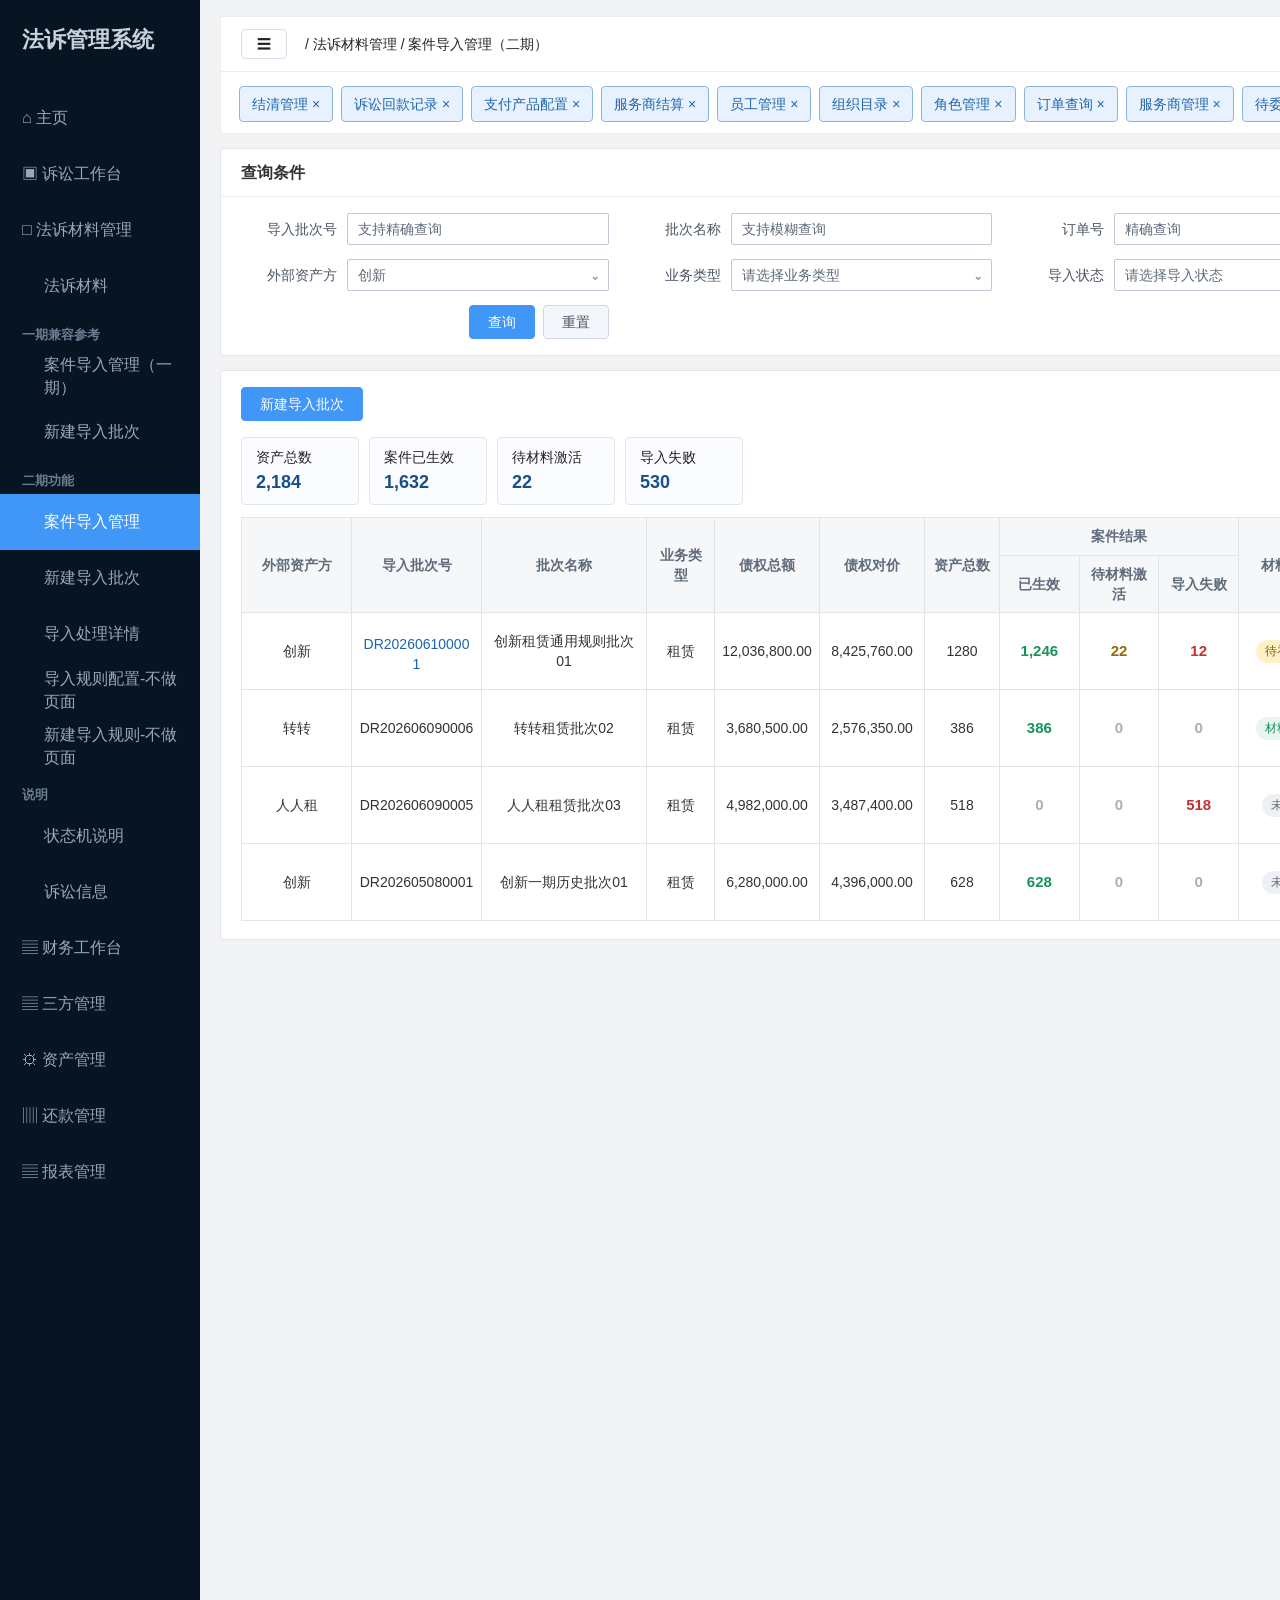
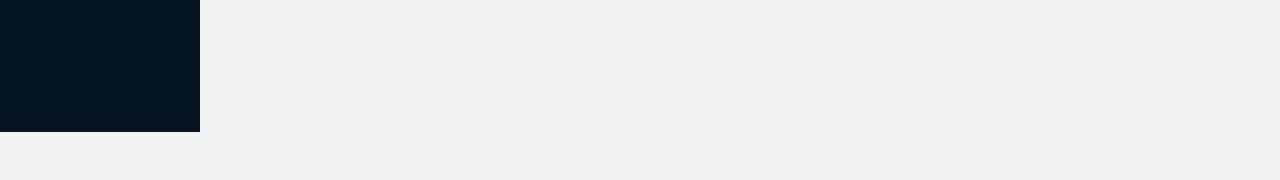
==== commit 727b224e: "调整导入筛选查询方式" ====
--- a/index.html
+++ b/index.html
@@ -435,7 +435,7 @@
       <div class="panel">
         <div class="panel-title">查询条件</div>
         <div class="search compact">
-          <label><span>导入批次号</span><div class="field-box"><div class="input">支持模糊查询</div><div class="limit">文本，最多50字符；非必填。</div></div></label>
+          <label><span>导入批次号</span><div class="field-box"><div class="input">支持精确查询</div><div class="limit">文本，最多50字符；非必填。</div></div></label>
           <label><span>批次名称</span><div class="field-box"><div class="input">支持模糊查询</div><div class="limit">文本，最多50字符；非必填。</div></div></label>
           <label><span>外部资产方</span><div class="field-box"><div class="select" data-options="创新">创新<b>⌄</b></div><div class="enum">枚举：创新</div><div class="limit">一期外部资产方固定只有创新。</div></div></label>
           <label><span>业务类型</span><div class="field-box"><div class="select" data-options="全部|租赁">请选择业务类型<b>⌄</b></div><div class="enum">枚举：全部 / 租赁</div><div class="limit">本期仅配置租赁。</div></div></label>
@@ -758,7 +758,7 @@
       <div class="panel">
         <div class="panel-title">查询条件</div>
         <div class="search compact">
-          <label><span>导入批次号</span><div class="field-box"><div class="input">支持模糊查询</div></div></label>
+          <label><span>导入批次号</span><div class="field-box"><div class="input">支持精确查询</div></div></label>
           <label><span>批次名称</span><div class="field-box"><div class="input">支持模糊查询</div></div></label>
           <label><span>订单号</span><div class="field-box"><div class="input">精确查询</div></div></label>
           <label><span>债权出让主体</span><div class="field-box"><div class="input">支持模糊查询</div></div></label>
@@ -834,8 +834,8 @@
         </div>
         <div class="summary compact"><div class="card">案件已生效<b>1,246</b></div><div class="card">待材料激活<b>22</b></div><div class="card">待补材料项<b>42</b></div><div class="card">导入失败<b>12</b></div><div class="card">异常文件<b>9</b></div></div>
         <div class="search compact">
-          <label><span id="detailFilterOneLabel">订单编号</span><div class="field-box"><div id="detailFilterOneValue" class="input">loanNo，支持模糊查询</div><div class="limit">最多50字符。</div></div></label>
-          <label id="detailFilterTwoField"><span id="detailFilterTwoLabel">客户姓名</span><div class="field-box"><div id="detailFilterTwoValue" class="input">支持模糊查询</div></div></label>
+          <label><span id="detailFilterOneLabel">订单编号</span><div class="field-box"><div id="detailFilterOneValue" class="input">loanNo，支持精确查询</div><div class="limit">最多50字符。</div></div></label>
+          <label id="detailFilterTwoField"><span id="detailFilterTwoLabel">客户姓名</span><div class="field-box"><div id="detailFilterTwoValue" class="input">支持精确查询</div></div></label>
           <label id="detailFilterThreeField"><span id="detailFilterThreeLabel">案件状态</span><div class="field-box"><div id="detailFilterThreeValue" class="select" data-options="全部|已生效|待材料激活|导入失败">全部<b>⌄</b></div><div id="detailFilterThreeEnum" class="enum">全部 / 已生效 / 待材料激活 / 导入失败</div><div id="detailFilterThreeLimit" class="limit">订单结果按案件状态查询。</div></div></label>
           <label><span>业务主体1</span><div class="field-box"><input id="detailBusinessSubjectFilter" class="input text-input" type="text" maxlength="100" placeholder="支持模糊查询"><div class="limit">三个页签均按订单所属业务主体模糊查询，最多100字符。</div></div></label>
           <div class="search-actions"><button class="primary">查询</button><button>重置</button></div>
@@ -1095,7 +1095,7 @@
       </section>
       <section class="anno-block">
         <h3>筛选区逻辑</h3>
-        <p><b>1.</b>批次号、批次名称支持模糊查询，最多50字符。</p>
+        <p><b>1.</b>批次号支持精确查询；批次名称支持模糊查询，最多50字符。</p>
         <p><b>2.</b>一期外部资产方固定只有创新。</p>
         <p><b>3.</b>业务类型枚举：全部、租赁；本期只配置租赁。</p>
         <p><b>4.</b>一期批次状态枚举：全部、导入中、导入完成、导入失败；不做草稿和材料待处理状态。</p>
@@ -1139,7 +1139,7 @@
       </section>
       <section class="anno-block">
         <h3>筛选区逻辑</h3>
-        <p><b>1.</b>导入批次号、批次名称支持模糊查询；外部资产方、业务类型、导入状态按对应批次字段筛选；导入时间取首次创建导入任务时间。</p>
+        <p><b>1.</b>导入批次号支持精确查询；批次名称支持模糊查询；外部资产方、业务类型、导入状态按对应批次字段筛选；导入时间取首次创建导入任务时间。</p>
         <p><b>2.</b>债权出让主体支持模糊查询；订单号精确匹配批次内任一订单。</p>
         <p><b>3.</b>订单号命中后仍返回所属完整批次，不因一个批次存在多笔订单而拆分为多条批次记录。</p>
       </section>
@@ -3219,19 +3219,19 @@
     }
     var filters = {
       orders: {
-        oneLabel:'订单编号', oneValue:'loanNo，支持模糊查询',
-        twoLabel:'客户姓名', twoValue:'支持模糊查询', twoType:'input',
+        oneLabel:'订单编号', oneValue:'loanNo，支持精确查询',
+        twoLabel:'客户姓名', twoValue:'支持精确查询', twoType:'input',
         threeLabel:'案件状态', threeOptions:'全部|已生效|待材料激活|导入失败',
         threeEnum:'全部 / 已生效 / 待材料激活 / 导入失败', threeLimit:'订单结果按案件状态查询。'
       },
       missing: {
-        oneLabel:'订单编号', oneValue:'loanNo，支持模糊查询',
+        oneLabel:'订单编号', oneValue:'loanNo，支持精确查询',
         twoLabel:'标准材料类别', twoValue:'全部', twoType:'select', twoOptions:'全部|主合同|身份信息|订单信息|担保合同|订单材料|物流信息',
         threeLabel:'材料要求', threeOptions:'全部|必填|非必填',
         threeEnum:'全部 / 必填 / 非必填', threeLimit:'待补材料按材料要求筛选。'
       },
       unmatched: {
-        oneLabel:'订单号', oneValue:'支持模糊查询',
+        oneLabel:'订单号', oneValue:'支持精确查询',
         twoLabel:'文件名', twoValue:'支持模糊查询', twoType:'input',
         threeLabel:'', threeOptions:'全部',
         threeEnum:'', threeLimit:''
